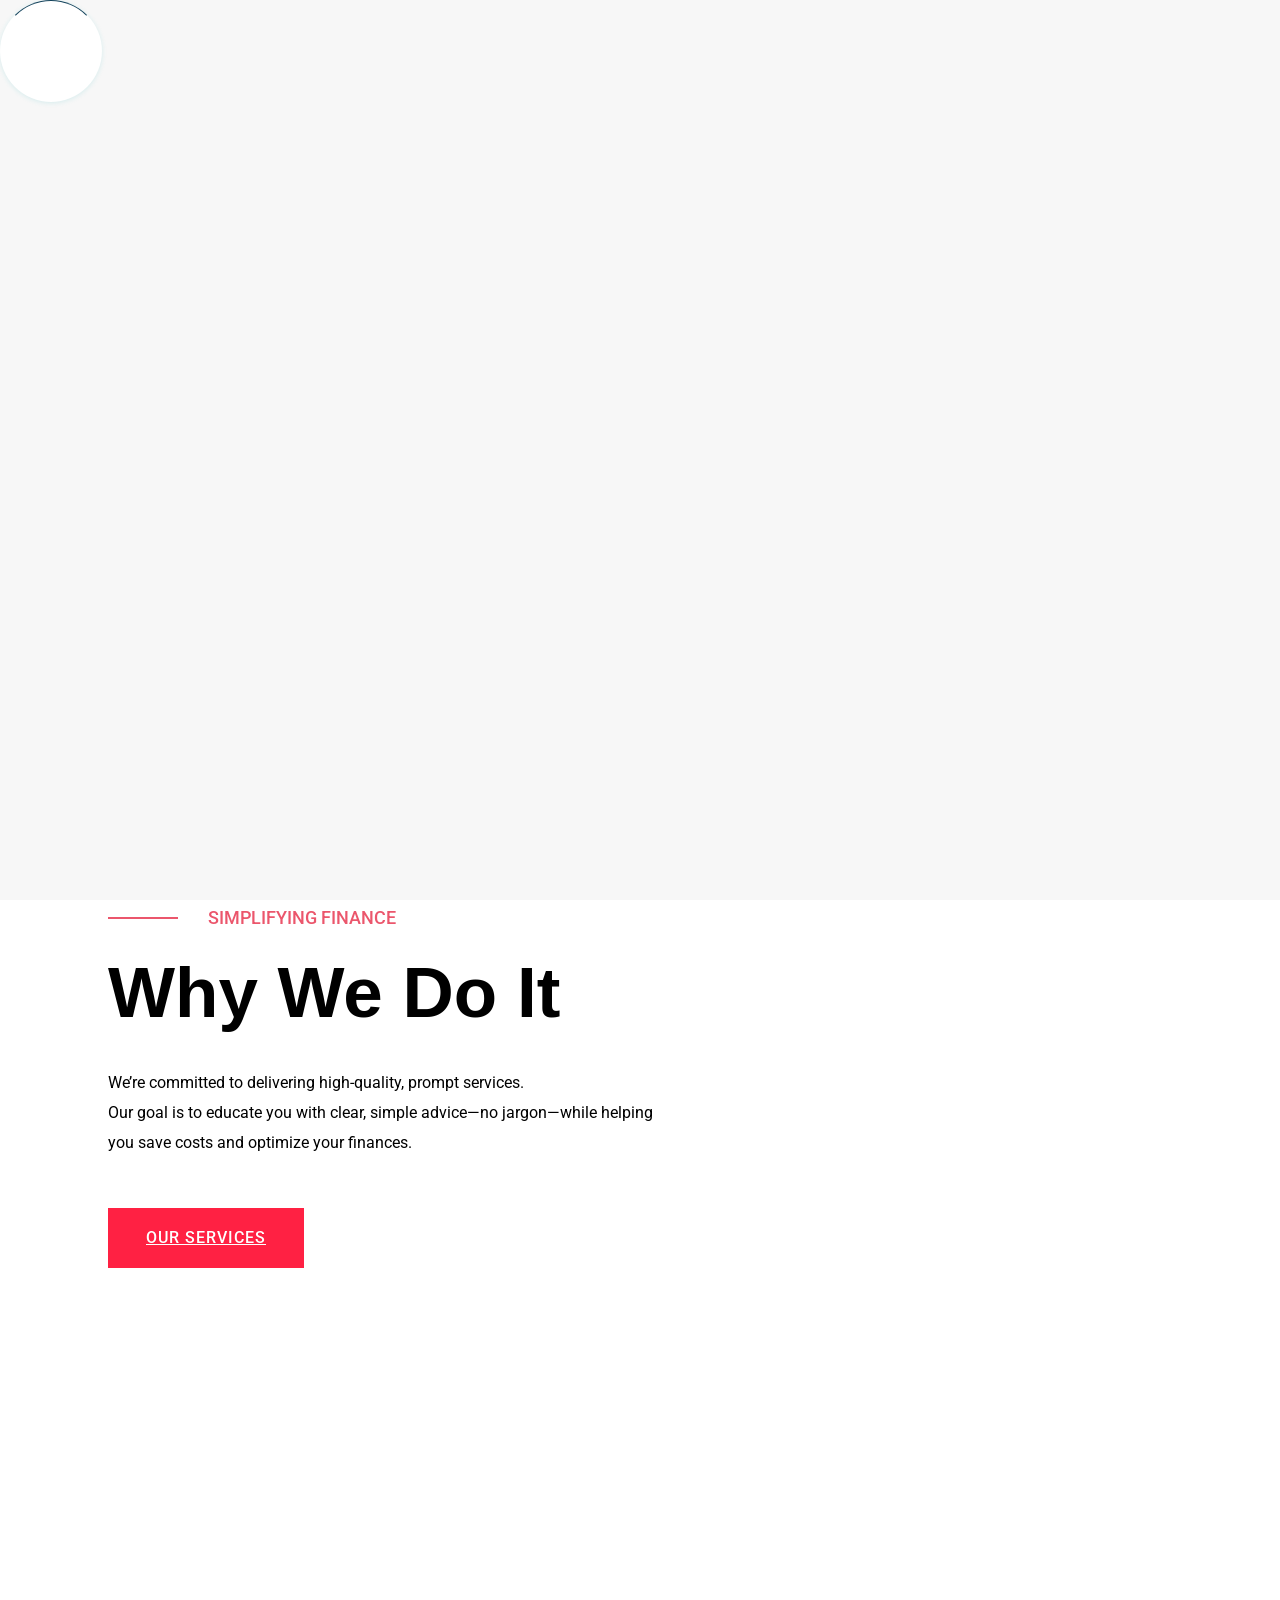
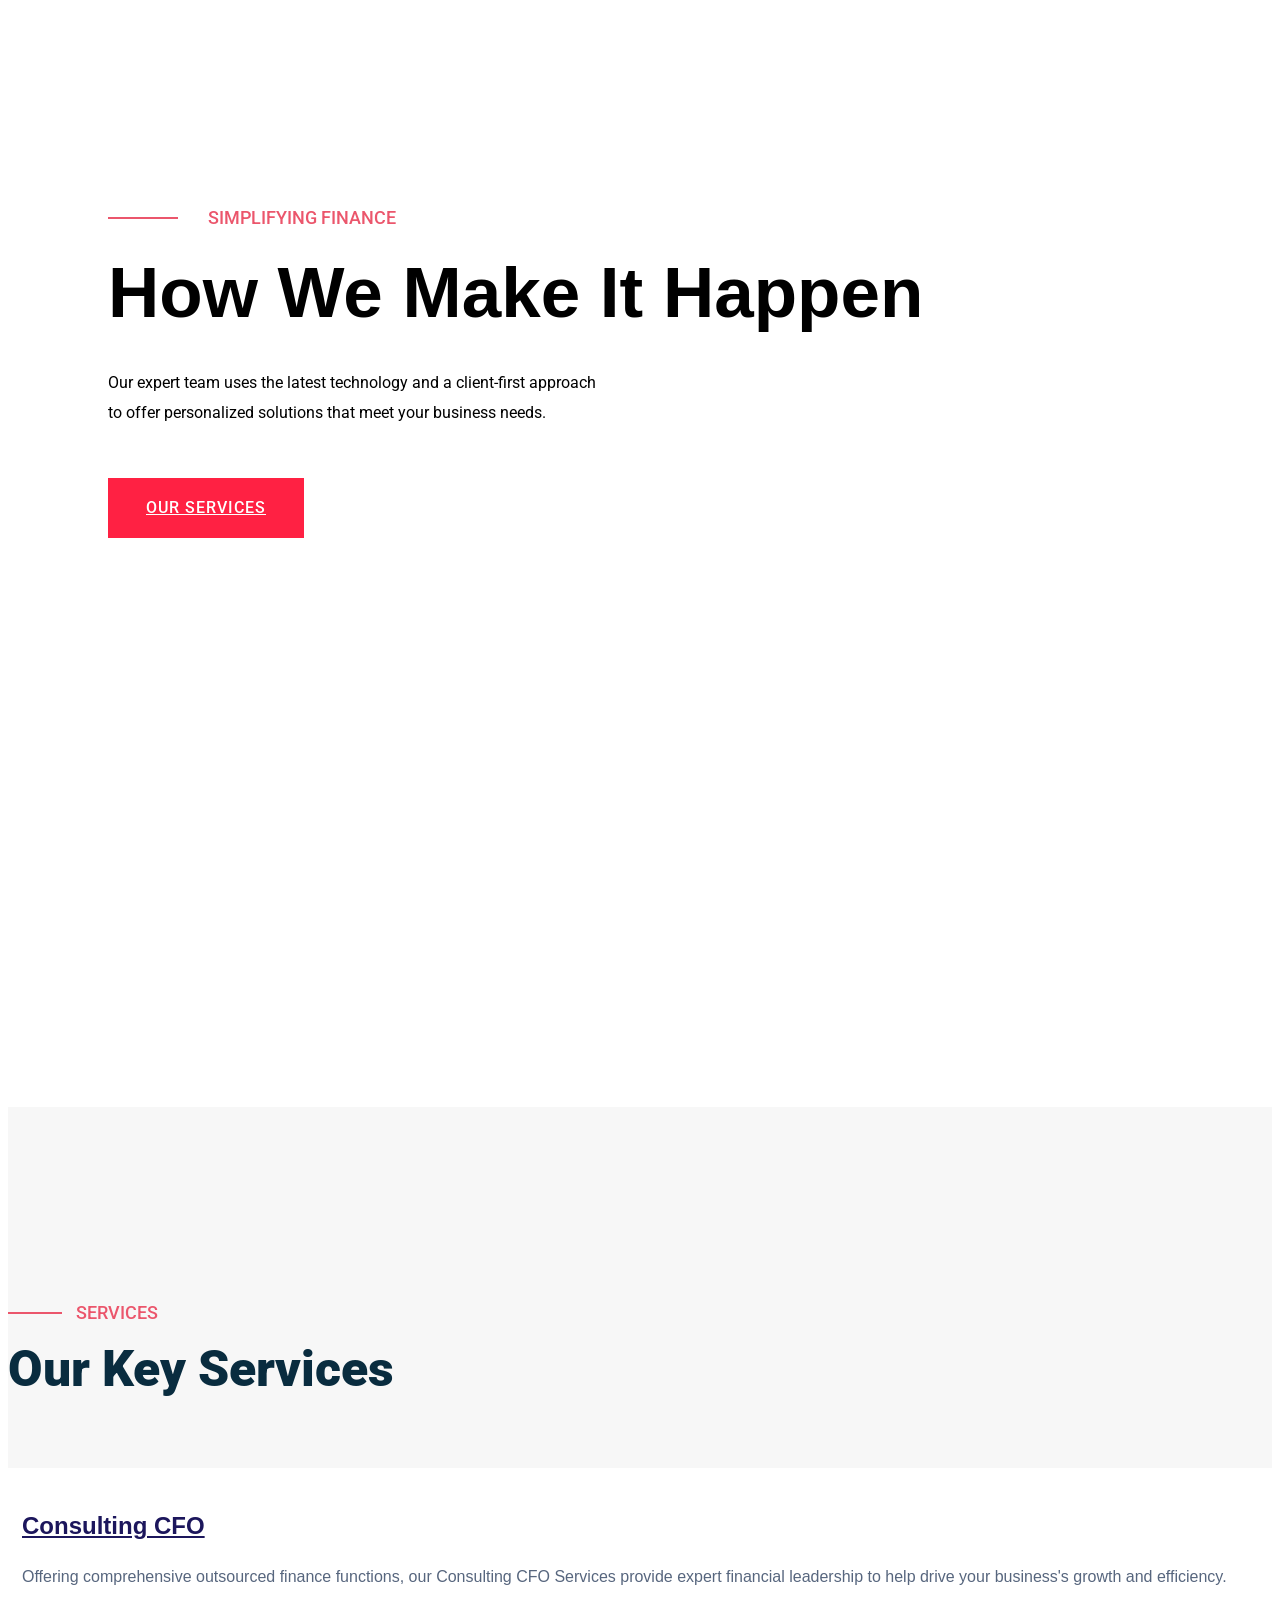
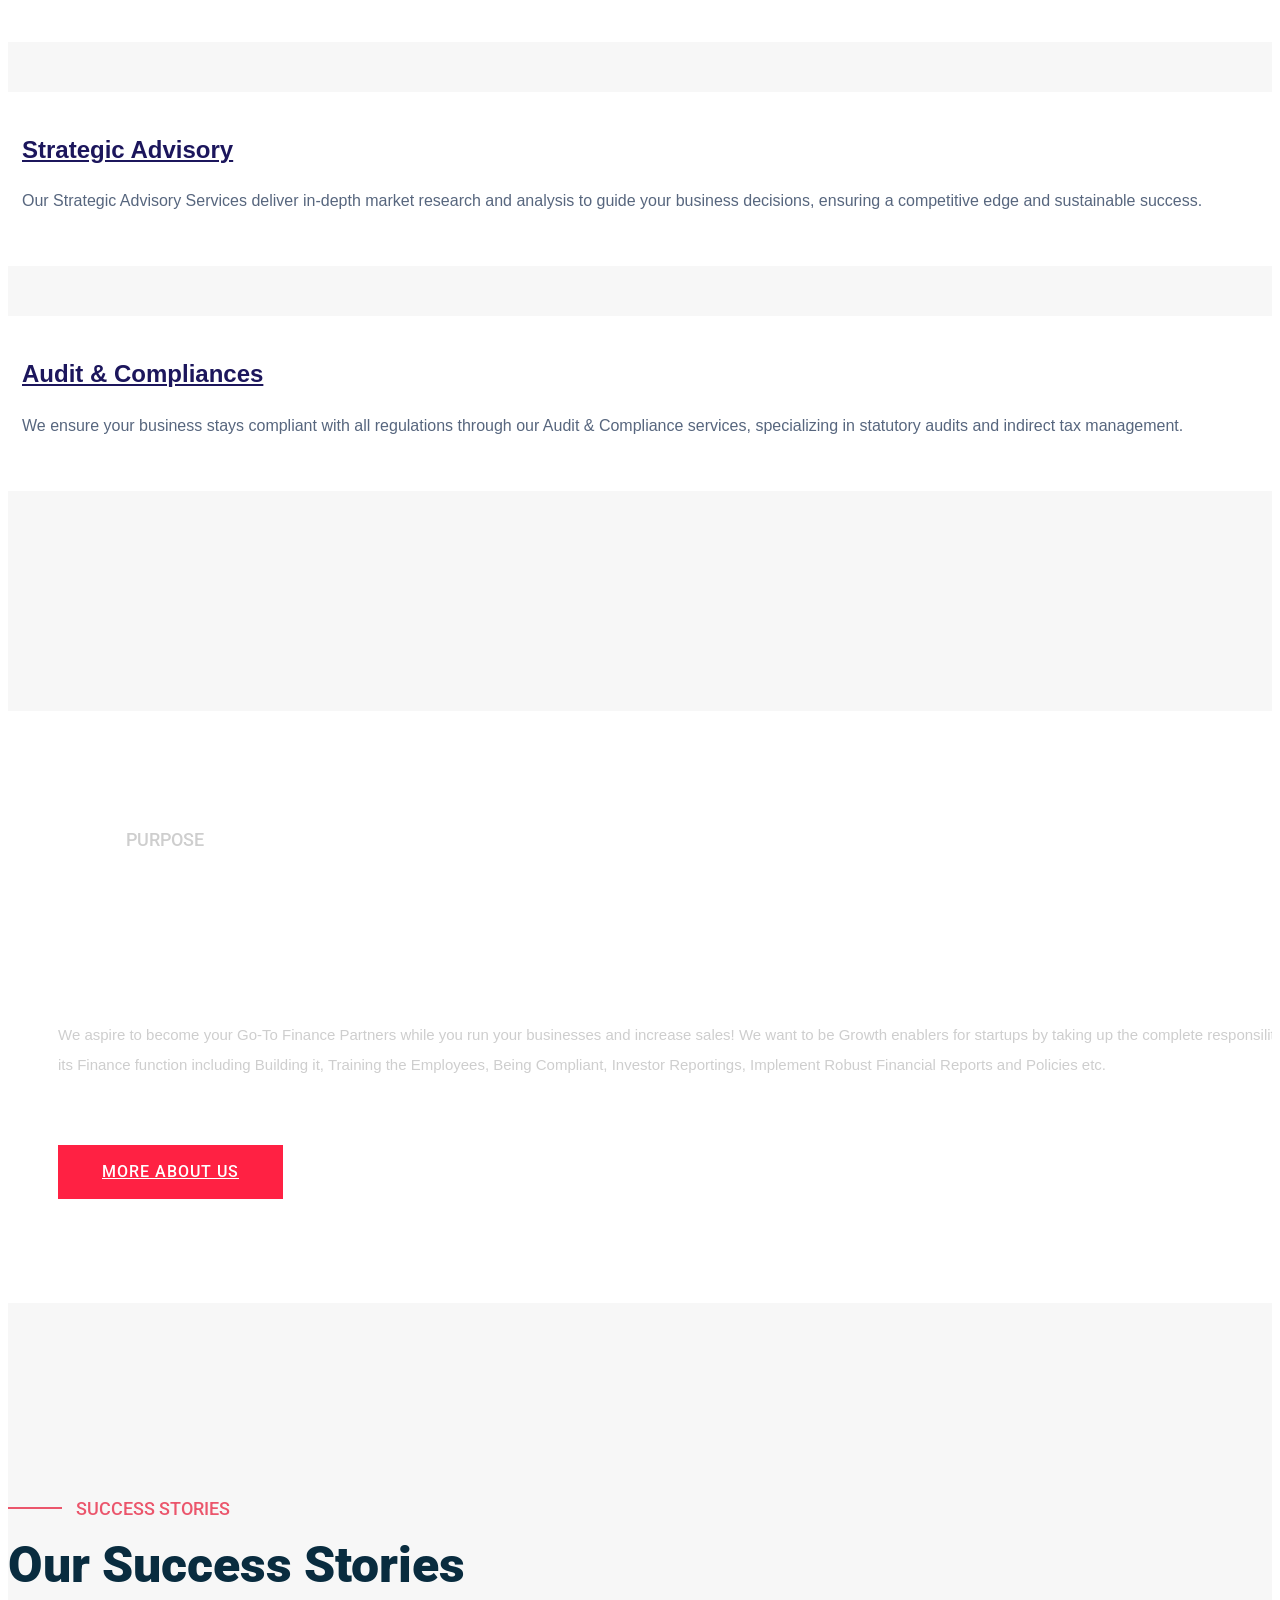
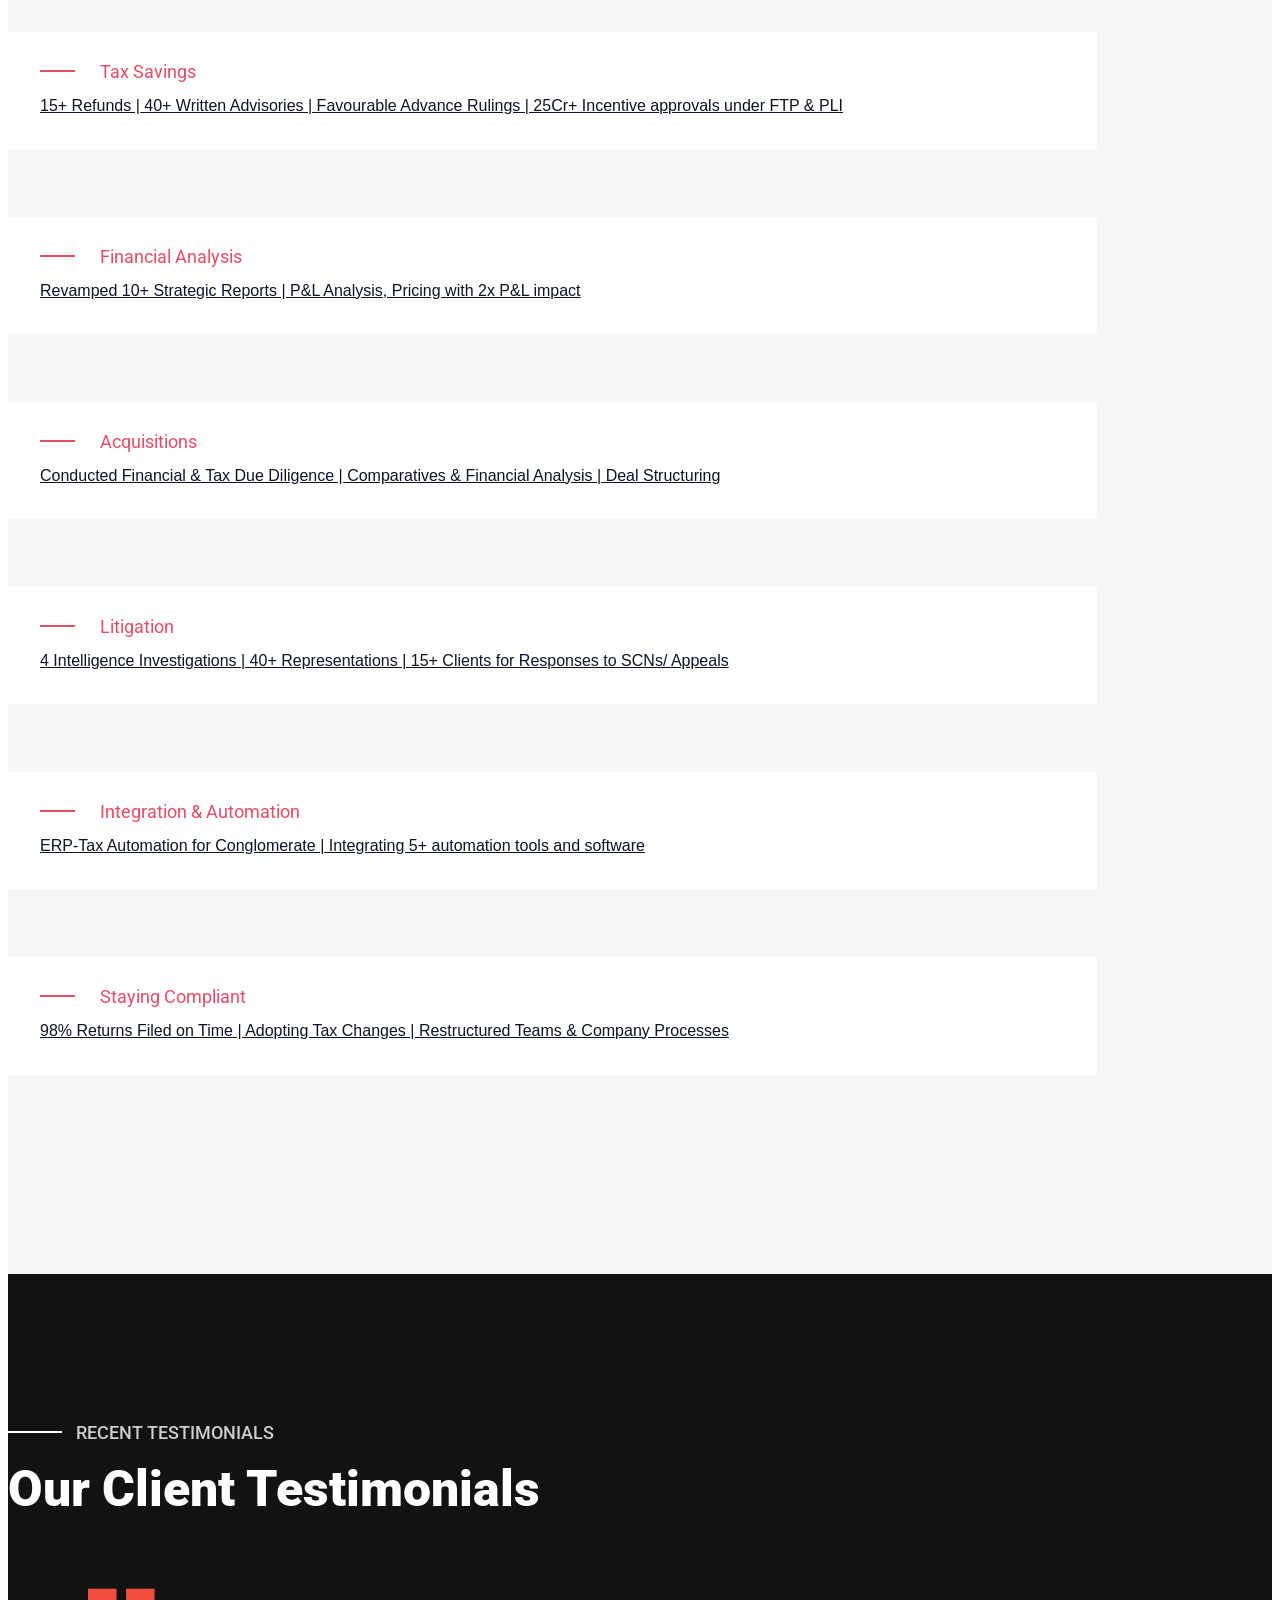
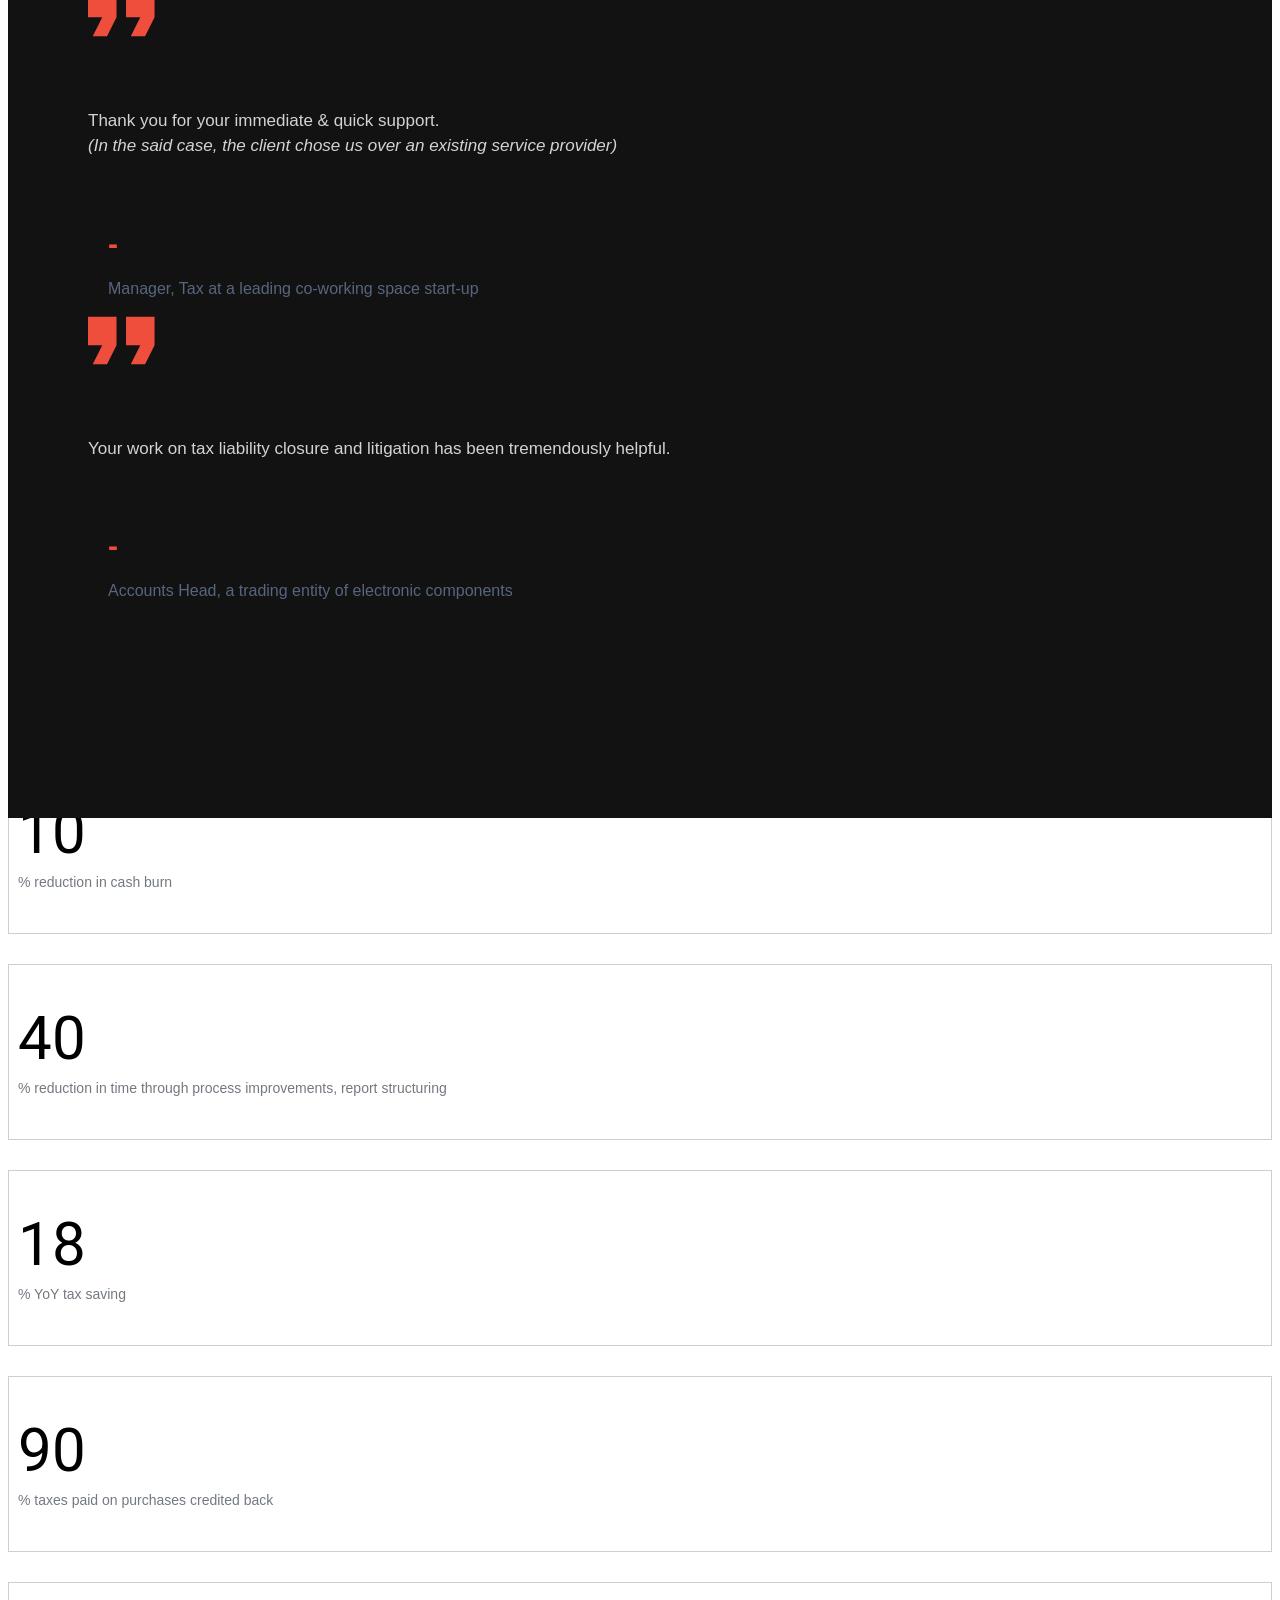
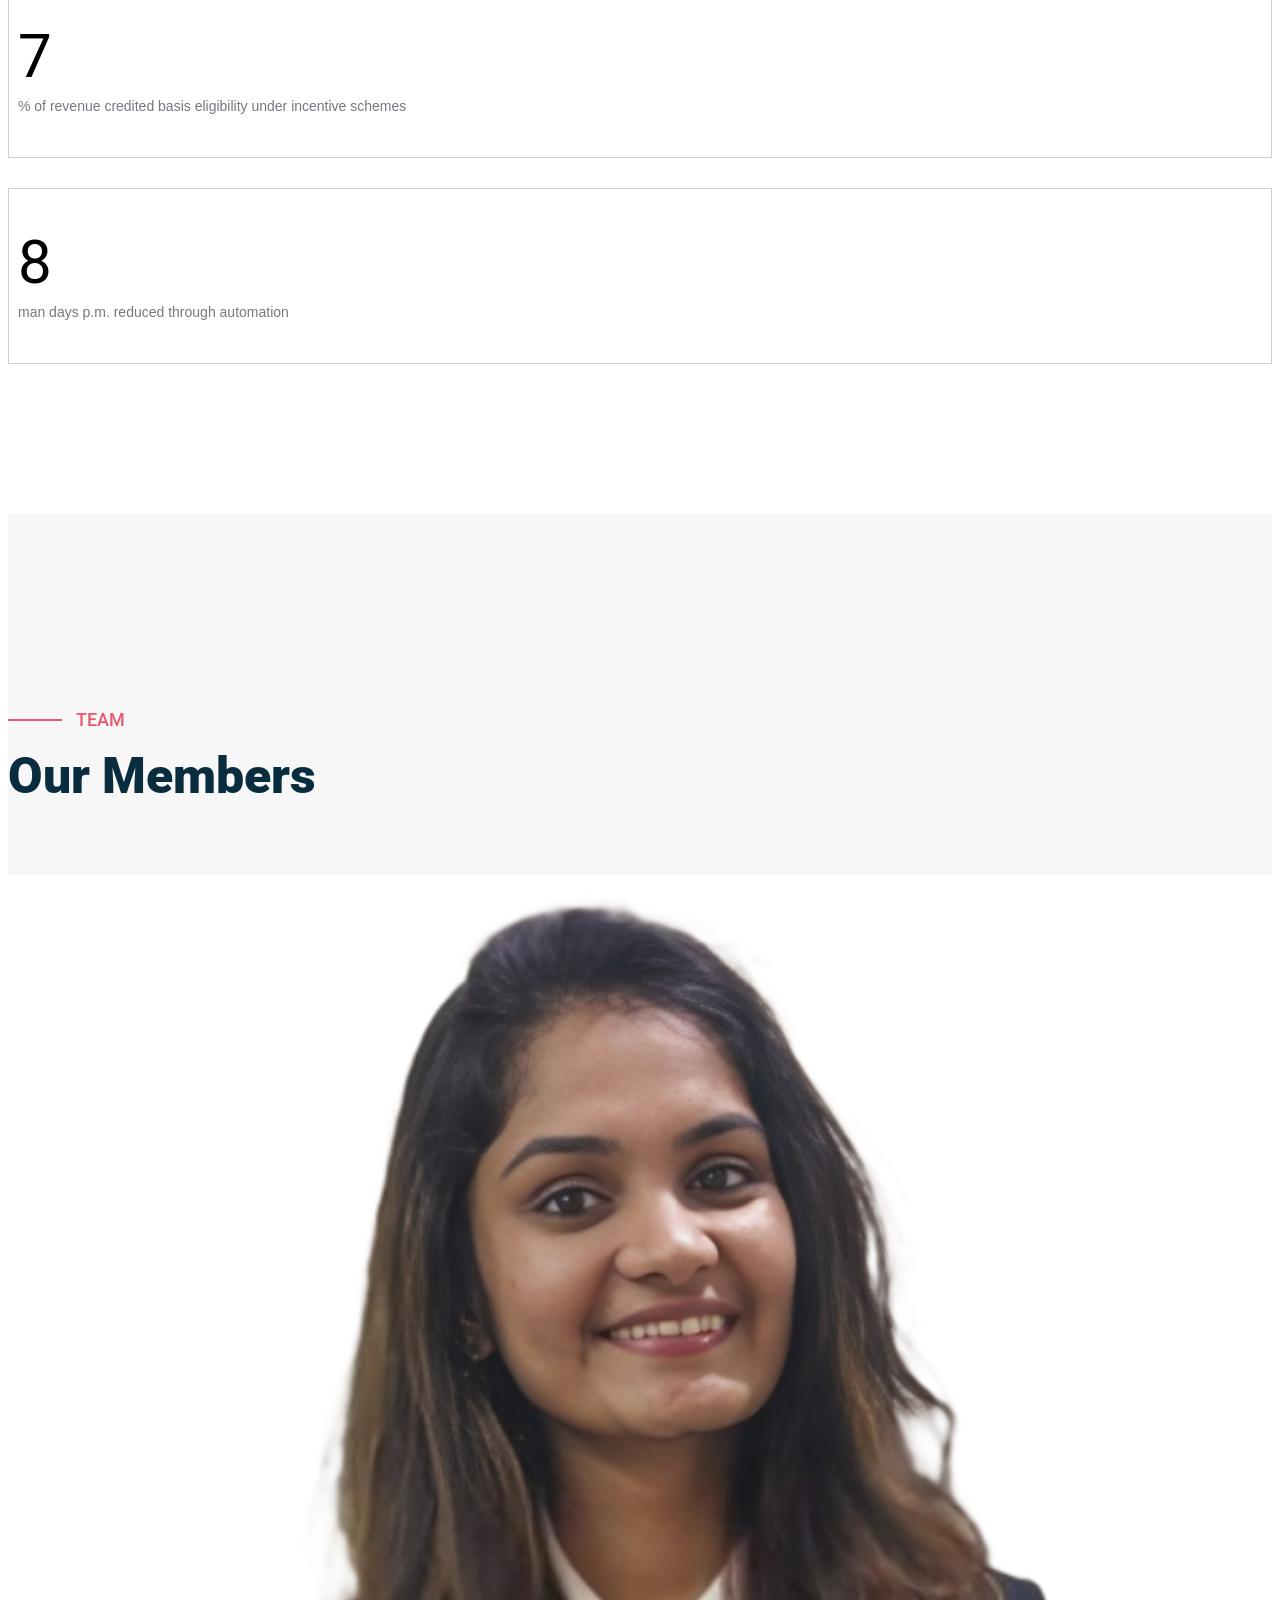
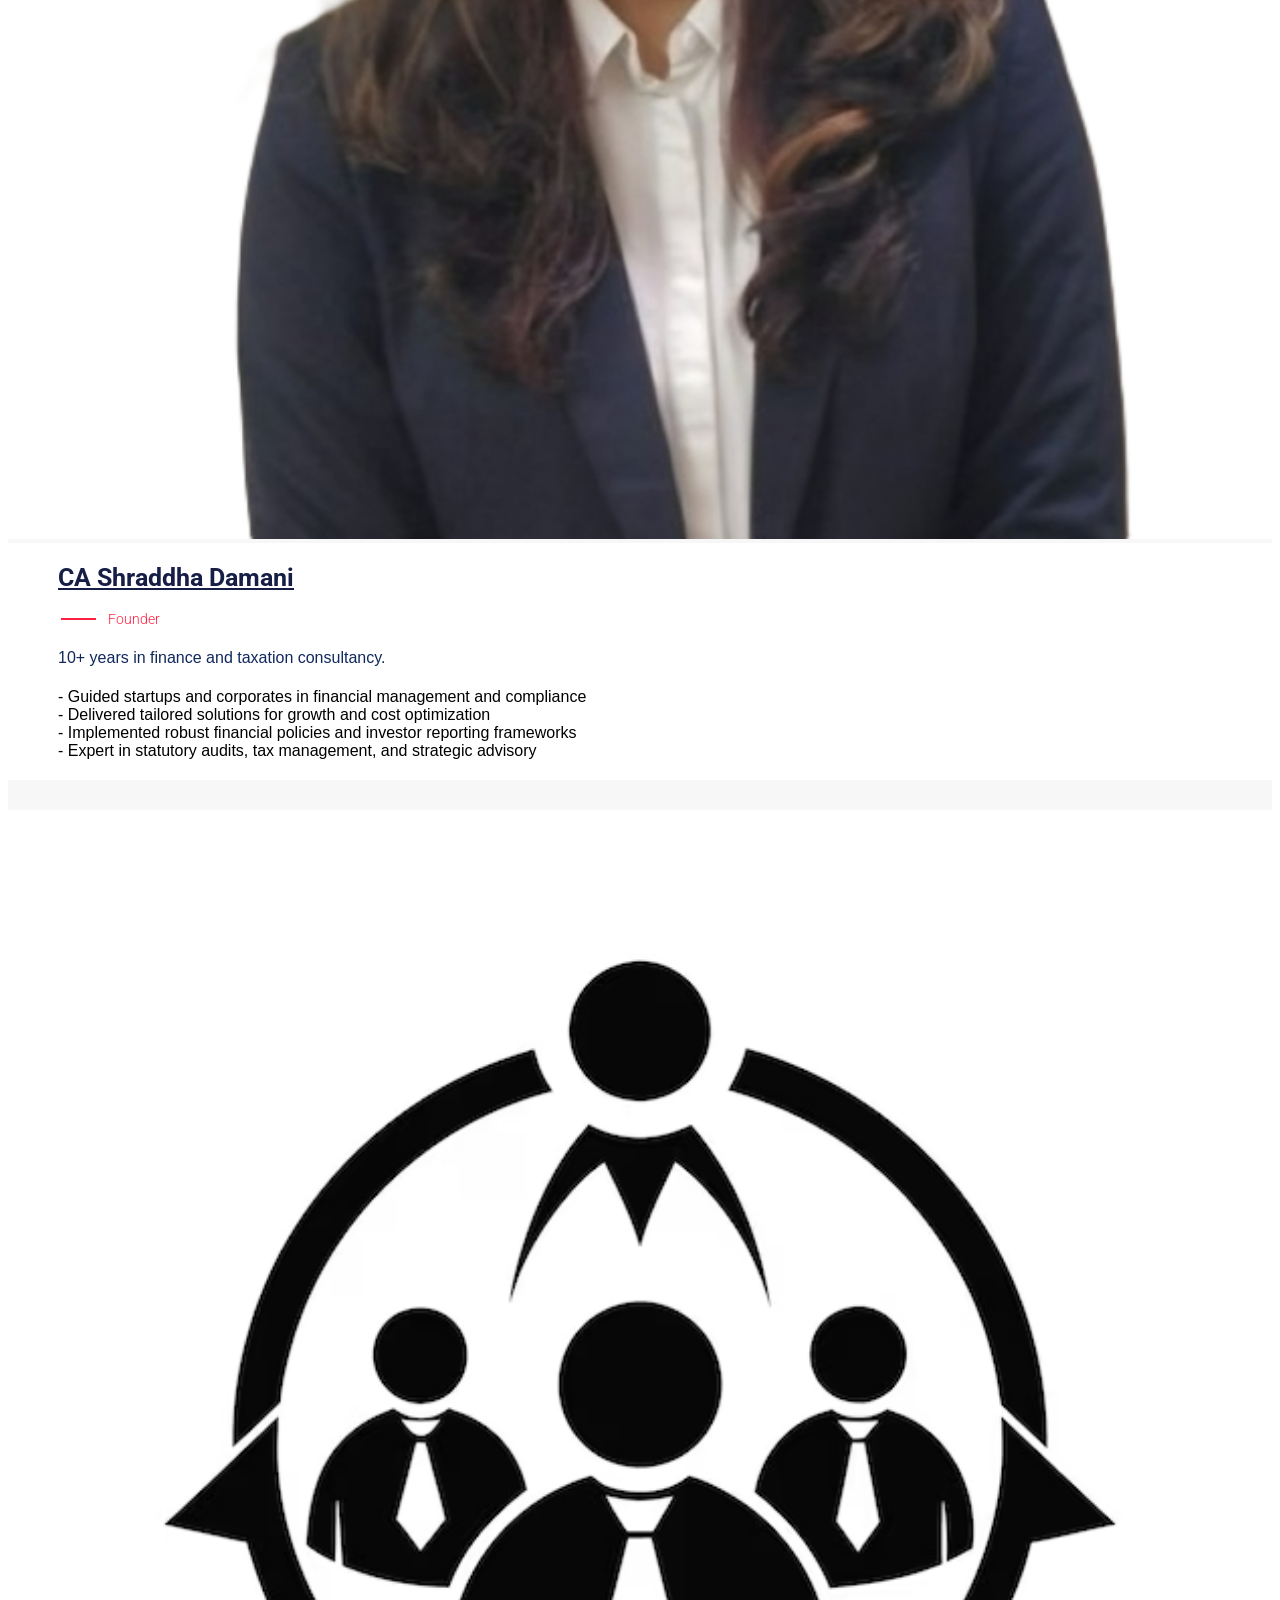
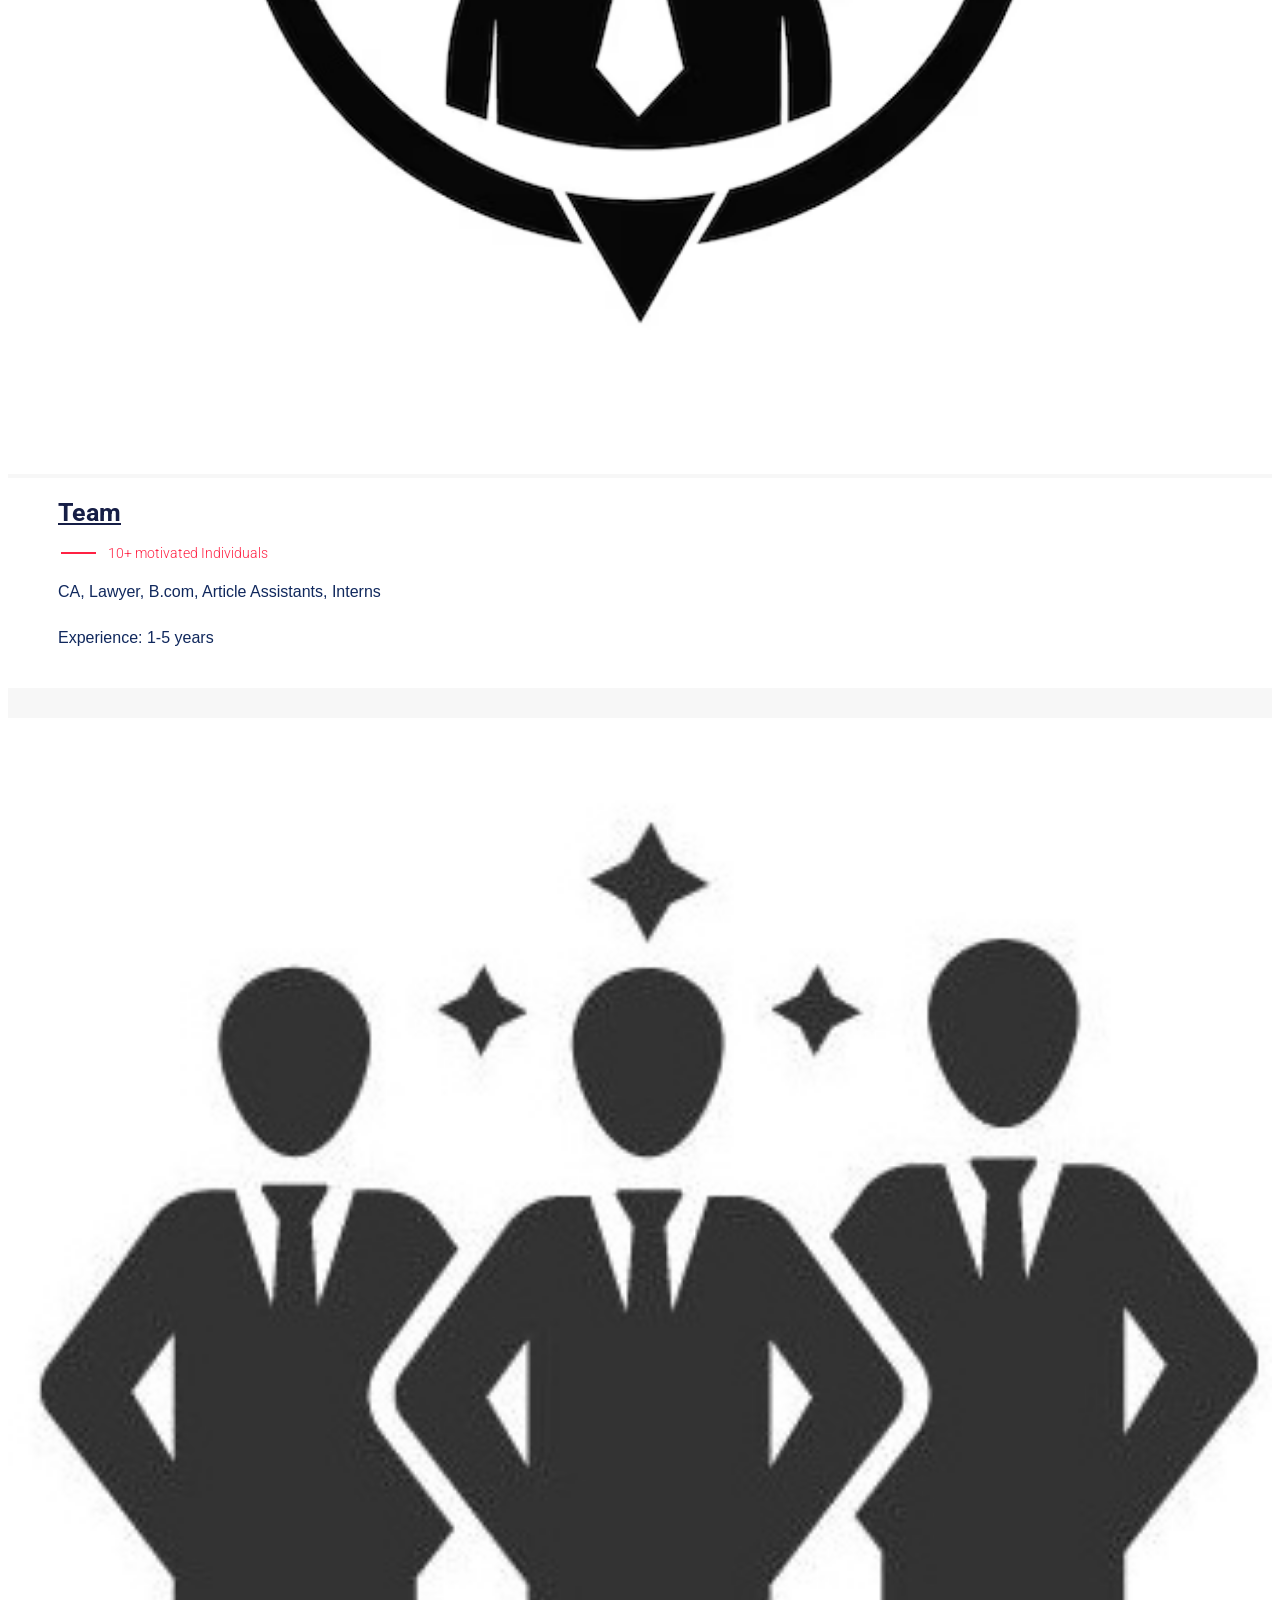
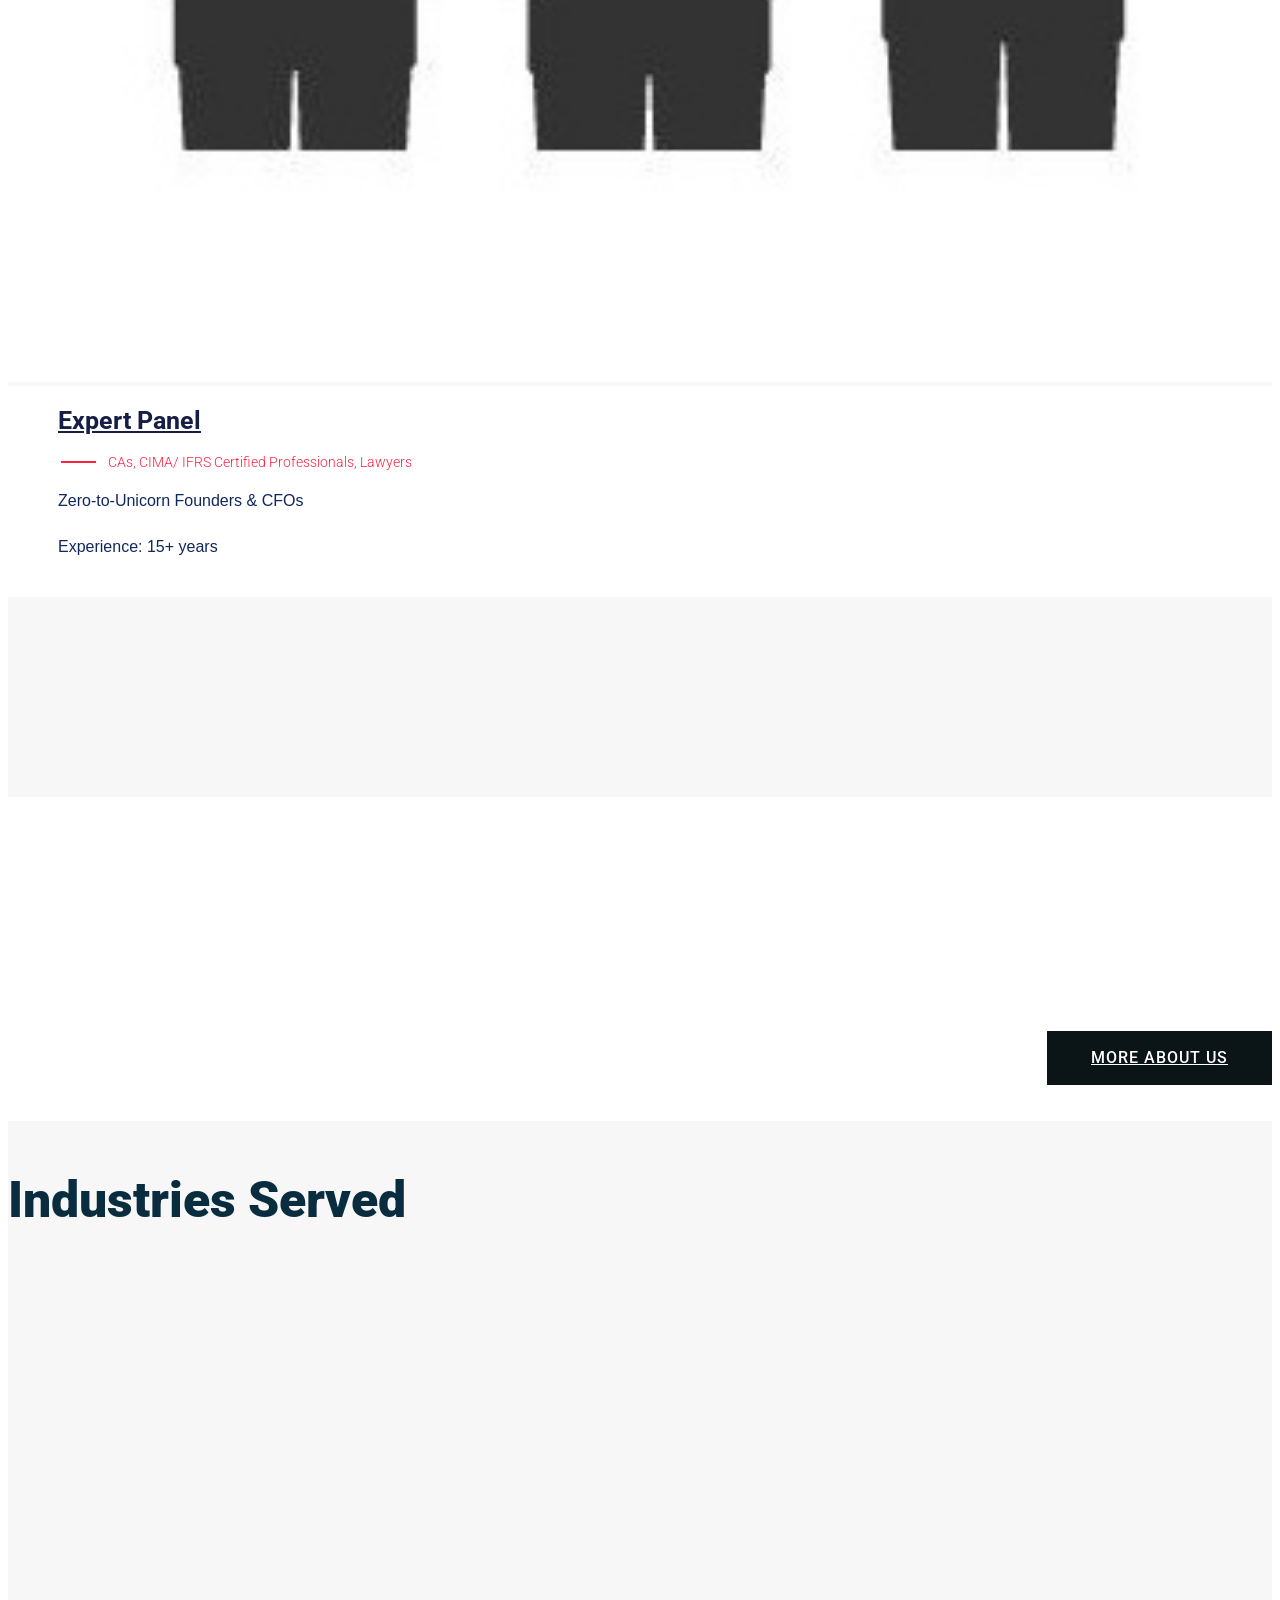
==== index.html @ 40625f14 "Updated website to reflect Varanasi details" ====
<!doctype html>
<html class="no-js" lang="zxx">
<head>
	<meta charset="utf-8">
	<meta http-equiv="x-ua-compatible" content="ie=edge">
	<title>Shraddha Damani and Associates</title>
	<meta name="description" content="">
	<meta name="viewport" content="width=device-width, initial-scale=1">
	<!-- <link rel="manifest" href="site.webmanifest"> -->
	<link rel="shortcut icon" type="image/png" href="assets/img/logo/sda.png">

	<!-- CSS here -->
	<link rel="stylesheet" href="assets/css/bootstrap.min.css">
	<link rel="stylesheet" href="assets/css/owl.carousel.min.css">
	<link rel="stylesheet" href="assets/css/slicknav.css">
	<link rel="stylesheet" href="assets/css/flaticon.css">
	<link rel="stylesheet" href="assets/css/animate.min.css">
	<link rel="stylesheet" href="assets/css/magnific-popup.css">
	<link rel="stylesheet" href="assets/css/fontawesome-all.min.css">
	<link rel="stylesheet" href="assets/css/themify-icons.css">
	<link rel="stylesheet" href="assets/css/slick.css">
	<link rel="stylesheet" href="assets/css/nice-select.css">
	<link rel="stylesheet" href="assets/css/style.css">
</head>

<body class="body-bg">
<!--? Preloader Start -->
<div id="preloader-active">
    <div class="preloader d-flex align-items-center justify-content-center">
        <div class="preloader-inner position-relative">
            <div class="preloader-circle"></div>
            <div class="preloader-img pere-text">
                <img src="assets/img/logo/loder.jpg" alt="">
            </div>
        </div>
    </div>
</div>
<header></header>
<main>
    <!-- slider Area Start-->
    <div class="slider-area ">
        <div class="slider-active">
            <!-- Single Slider -->
            <div class="single-slider slider-height d-flex align-items-center">
                <div class="container">
                    <div class="row">
                        <div class="col-xl-8 col-lg-7 col-md-8">
                            <div class="hero__caption">
                                <span data-animation="fadeInLeft" data-delay=".1s">Simplifying Finance</span>
                                <h1 data-animation="fadeInLeft" data-delay=".5s" >What we do</h1>
                                <p data-animation="fadeInLeft" data-delay=".9s">We offer comprehensive finance and taxation consultancy services,<br>specifically tailored for startups. As your dedicated finance and tax partners,<br>we guide you through the complexities of financial management,<br>ensuring your business is well-positioned for growth and compliance.</p>
                                <!-- Hero-btn -->
                                <div class="hero__btn" data-animation="fadeInLeft" data-delay="1.1s">
                                    <a href="industries.html" class="btn hero-btn">Our Services</a>
                                </div>
                            </div>
                        </div>
                    </div>
                </div>          
            </div>
            <!-- Single Slider -->
            <div class="single-slider slider-height d-flex align-items-center">
                <div class="container">
                    <div class="row">
                        <div class="col-xl-8 col-lg-7 col-md-8">
                            <div class="hero__caption">
                                <span data-animation="fadeInLeft" data-delay=".1s">Simplifying Finance</span>
                                <h1 data-animation="fadeInLeft" data-delay=".5s" >Why We Do It</h1>
                                <p data-animation="fadeInLeft" data-delay=".9s">We’re committed to delivering high-quality, prompt services.<br>Our goal is to educate you with clear, simple advice—no jargon—while helping<br>you save costs and optimize your finances.</p>
                                <!-- Hero-btn -->
                                <div class="hero__btn" data-animation="fadeInLeft" data-delay="1.1s">
                                    <a href="industries.html" class="btn hero-btn">Our Services</a>
                                </div>
                            </div>
                        </div>
                    </div>
                </div>          
            </div>
            <!-- Single Slider -->
            <div class="single-slider slider-height d-flex align-items-center">
                <div class="container">
                    <div class="row">
                        <div class="col-xl-8 col-lg-7 col-md-8">
                            <div class="hero__caption">
                                <span data-animation="fadeInLeft" data-delay=".1s">Simplifying Finance</span>
                                <h1 data-animation="fadeInLeft" data-delay=".5s" >How We Make It Happen</h1>
                                <p data-animation="fadeInLeft" data-delay=".9s">Our expert team uses the latest technology and a client-first approach<br>to offer personalized solutions that meet your business needs.</p>
                                <!-- Hero-btn -->
                                <div class="hero__btn" data-animation="fadeInLeft" data-delay="1.1s">
                                    <a href="industries.html" class="btn hero-btn">Our Services</a>
                                </div>
                            </div>
                        </div>
                    </div>
                </div>          
            </div>
        </div>
    </div>
    <!-- slider Area End-->
    <!--? Categories Area Start -->
    <div class="categories-area section-padding30">
        <div class="container">
            <div class="row">
                <div class="col-lg-12">
                    <!-- Section Tittle -->
                    <div class="section-tittle mb-70">
                        <span>SERVICES</span>
                        <h2>Our Key Services</h2>
                    </div>
                </div>
            </div>
            <div class="row">
                <div class="col-lg-4 col-md-6 col-sm-6">
                    <div class="single-cat text-center mb-50">
                        <div class="cat-icon">
                            <span class="flaticon-development"></span>
                        </div>
                        <div class="cat-cap">
                            <h5><a href="services.html">Consulting CFO</a></h5>
                            <p>Offering comprehensive outsourced finance functions, our Consulting CFO Services provide expert financial leadership to help drive your business's growth and efficiency.</p>
                        </div>
                    </div>
                </div>
                <div class="col-lg-4 col-md-6 col-sm-6">
                    <div class="single-cat text-center mb-50">
                        <div class="cat-icon">
                            <span class="flaticon-result"></span>
                        </div>
                        <div class="cat-cap">
                            <h5><a href="services.html">Strategic Advisory</a></h5>
                            <p>Our Strategic Advisory Services deliver in-depth market research and analysis to guide your business decisions, ensuring a competitive edge and sustainable success.</p>
                        </div>
                    </div>
                </div>
                <div class="col-lg-4 col-md-6 col-sm-6">
                    <div class="single-cat text-center mb-50">
                        <div class="cat-icon">
                            <span class="flaticon-team"></span>
                        </div>
                        <div class="cat-cap">
                            <h5><a href="services.html">Audit & Compliances</a></h5>
                            <p>We ensure your business stays compliant with all regulations through our Audit & Compliance services, specializing in statutory audits and indirect tax management.</p>
                        </div>
                    </div>
                </div>
            </div>
        </div>
    </div>
    <!-- Services Area End -->

    <!--? About Area Start-->
    <div class="support-company-area pt-100 pb-100 section-bg fix" data-background="assets/img/gallery/section_bg02.jpg">
        <div class="container">
            <div class="row align-items-center">
                <div class="col-xl-6 col-lg-6">
                    <div class="support-location-img">
                        <img src="assets/img/gallery/about.png" alt="">
                    </div>
                </div>
                <div class="col-xl-6 col-lg-6">
                    <div class="right-caption">
                        <!-- Section Tittle -->
                        <div class="section-tittle section-tittle2 mb-50">
                            <span>PURPOSE</span>
                            <h2>Our Purpose</h2>
                        </div>
                        <div class="support-caption">
                            <p class="pera-top">To provide holistice Finance and Tax solutions to startups and Corporates.</p>
                            <p class="mb-65">We aspire to become your Go-To Finance Partners while you run your businesses and increase sales! We want to be Growth enablers for startups by taking up the complete responsility for its Finance function including Building it, Training the Employees, Being Compliant, Investor Reportings, Implement Robust Financial Reports and Policies etc.</p>
                            <a href="about.html" class="btn post-btn">More About Us</a>
                        </div>
                    </div>
                </div>

            </div>
        </div>
    </div>
    <!-- About Area End-->
     
    <!--? Services Ara Start -->
    <div class="services-area section-padding3">
        <div class="container">
            <div class="row">
                <div class="cl-xl-7 col-lg-8 col-md-10">
                    <!-- Section Tittle -->
                    <div class="section-tittle mb-70">
                        <span>SUCCESS STORIES</span>
                        <h2>Our Success Stories</h2>
                    </div> 
                </div>
            </div>
            <div class="row">
                <div class="col-lg-6 col-md-6 col-sm-10">
                    <div class="single-services mb-100">
                        <div class="services-img">
                            <img src="assets/img/gallery/services1.png" alt="">
                            </div>
                            <div class="services-caption">
                            <span>Tax Savings</span>
                            <p><a href="#">15+ Refunds | 40+ Written Advisories | Favourable Advance Rulings | 25Cr+ Incentive approvals under FTP & PLI </a></p>
                        </div>
                    </div>
                </div>
                <div class="col-lg-6 col-md-6 col-sm-10">
                    <div class="single-services mb-100">
                        <div class="services-img">
                            <img src="assets/img/gallery/services2.png" alt="">
                            </div>
                            <div class="services-caption">
                            <span>Financial Analysis</span>
                            <p><a href="#">Revamped 10+ Strategic Reports | P&L Analysis, Pricing with 2x P&L impact</a></p>
                        </div>
                    </div>
                </div>
                <div class="col-lg-6 col-md-6 col-sm-10">
                    <div class="single-services mb-100">
                        <div class="services-img">
                            <img src="assets/img/gallery/services3.png" alt="">
                            </div>
                            <div class="services-caption">
                            <span>Acquisitions</span>
                            <p><a href="#">Conducted Financial & Tax Due Diligence | Comparatives & Financial Analysis | Deal Structuring</a></p>
                        </div>
                    </div>
                </div>
                <div class="col-lg-6 col-md-6 col-sm-10">
                    <div class="single-services mb-100">
                        <div class="services-img">
                            <img src="assets/img/gallery/services4.png" alt="">
                            </div>
                            <div class="services-caption">
                            <span>Litigation</span>
                            <p><a href="#">4 Intelligence Investigations | 40+ Representations | 15+ Clients for Responses to SCNs/ Appeals</a></p>
                        </div>
                    </div>
                </div>
                <div class="col-lg-6 col-md-6 col-sm-10">
                    <div class="single-services mb-100">
                        <div class="services-img">
                            <img src="assets/img/gallery/services3.png" alt="">
                            </div>
                            <div class="services-caption">
                            <span>Integration & Automation</span>
                            <p><a href="#">ERP-Tax Automation for Conglomerate | Integrating 5+ automation tools and software</a></p>
                        </div>
                    </div>
                </div>
                <div class="col-lg-6 col-md-6 col-sm-10">
                    <div class="single-services mb-100">
                        <div class="services-img">
                            <img src="assets/img/gallery/services4.png" alt="">
                            </div>
                            <div class="services-caption">
                            <span>Staying Compliant</span>
                            <p><a href="#">98% Returns Filed on Time | Adopting Tax Changes | Restructured Teams & Company Processes</a></p>
                        </div>
                    </div>
                </div>
            </div>
        </div>
    </div>
    <!-- Services Ara End -->

    <!--? Testimonial Start -->
    <div class="testimonial-area testimonial-padding" data-background="assets/img/gallery/section_bg04.jpg">
        <div class="container ">
            <div class="row">
                <div class="cl-xl-7 col-lg-8 col-md-10">
                    <!-- Section Title -->
                    <div class="section-tittle section-tittle2 mb-70">
                        <span>RECENT TESTIMONIALS</span>
                        <h2>Our Client Testimonials</h2>
                    </div> 
                </div>
            </div>
            <div class="row d-flex justify-content-center">
                <div class="col-xl-10 col-lg-10 col-md-9">
                    <div class="h1-testimonial-active">
                        <!-- Single Testimonial -->
                        <div class="single-testimonial text-center">
                            <!-- Testimonial Content -->
                            <div class="testimonial-caption ">
                                <div class="testimonial-top-cap">
                                    <svg xmlns="http://www.w3.org/2000/svg"
                                    xmlns:xlink="http://www.w3.org/1999/xlink"
                                    width="67px" height="49px">
                                    <path fill-rule="evenodd"  fill="rgb(240, 78, 60)"
                                    d="M57.053,48.209 L42.790,48.209 L52.299,29.242 L38.036,29.242 L38.036,0.790 L66.562,0.790 L66.562,29.242 L57.053,48.209 ZM4.755,48.209 L14.263,29.242 L0.000,29.242 L0.000,0.790 L28.527,0.790 L28.527,29.242 L19.018,48.209 L4.755,48.209 Z"/>
                                    </svg>
                                    <p>Thank you for your immediate & quick support.<br><i>(In the said case, the client chose us over an existing service provider)</i></p>
                                </div>
                                <!-- founder -->
                                <div class="testimonial-founder d-flex align-items-center justify-content-center">
                                    <div class="founder-img">
                                        <img src="assets/img/gallery/Homepage_testi.png" alt="">
                                    </div>
                                    <div class="founder-text">
                                        <span>-</span>
                                        <p>Manager, Tax at a leading co-working space start-up</p>
                                    </div>
                                </div>
                            </div>
                        </div>
                        <!-- Single Testimonial -->
                        <div class="single-testimonial text-center">
                            <!-- Testimonial Content -->
                            <div class="testimonial-caption ">
                                <div class="testimonial-top-cap">
                                    <svg xmlns="http://www.w3.org/2000/svg"
                                    xmlns:xlink="http://www.w3.org/1999/xlink"
                                    width="67px" height="49px">
                                    <path fill-rule="evenodd"  fill="rgb(240, 78, 60)"
                                    d="M57.053,48.209 L42.790,48.209 L52.299,29.242 L38.036,29.242 L38.036,0.790 L66.562,0.790 L66.562,29.242 L57.053,48.209 ZM4.755,48.209 L14.263,29.242 L0.000,29.242 L0.000,0.790 L28.527,0.790 L28.527,29.242 L19.018,48.209 L4.755,48.209 Z"/>
                                    </svg>
                                    <p>Your work on tax liability closure and litigation has been tremendously helpful.</p>
                                </div>
                                <!-- founder -->
                                <div class="testimonial-founder d-flex align-items-center justify-content-center">
                                    <div class="founder-img">
                                        <img src="assets/img/gallery/Homepage_testi.png" alt="">
                                    </div>
                                    <div class="founder-text">
                                        <span>-</span>
                                        <p>Accounts Head, a trading entity of electronic components</p>
                                    </div>
                                </div>
                            </div>
                        </div>
                    </div>
                </div>
            </div>
        </div>
    </div>
    <!-- Testimonial End -->
    <!-- Coun Down Start -->
    <div class="count-down-area pb-120">
        <div class="container">
            <div class="row justify-content-between">
                <div class="col-lg-2 col-md-6 col-sm-6">
                    <!-- Counter Up -->
                    <div class="single-counter text-center">
                        <span class="counter">10</span>
                        <p>% reduction in cash burn</p>
                    </div>
                </div>
                <div class="col-lg-2 col-md-6 col-sm-6">
                    <!-- Counter Up -->
                    <div class="single-counter text-center">
                        <span class="counter">40</span>
                        <p>% reduction in time through process improvements, report structuring</p>
                    </div>
                </div>
                <div class="col-lg-2 col-md-6 col-sm-6">
                    <!-- Counter Up -->
                    <div class="single-counter text-center">
                        <span class="counter">18</span>
                        <p>% YoY tax saving</p>
                    </div>
                </div>
                <div class="col-lg-2 col-md-6 col-sm-6">
                    <!-- Counter Up -->
                    <div class="single-counter text-center">
                        <span class="counter">90</span>
                        <p>% taxes paid on purchases credited back</p>
                    </div>
                </div>
                <div class="col-lg-2 col-md-6 col-sm-6">
                    <!-- Counter Up -->
                    <div class="single-counter text-center">
                        <span class="counter">7</span>
                        <p>% of revenue credited basis eligibility under incentive schemes</p>
                    </div>
                </div>
                <div class="col-lg-2 col-md-6 col-sm-6">
                    <!-- Counter Up -->
                    <div class="single-counter text-center">
                        <span class="counter">8</span>
                        <p>man days p.m. reduced through automation</p>
                    </div>
                </div>
            </div>
        </div>
    </div>
    <!-- Coun Down End -->
    <!-- Team Start -->
    <div class="team-area section-padding30">
        <div class="container">
            <div class="row">
                <div class="cl-xl-7 col-lg-8 col-md-10">
                    <!-- Section Tittle -->
                    <div class="section-tittle mb-70">
                        <span>TEAM</span>
                        <h2>Our Members</h2>
                    </div> 
                </div>
            </div>
            <div class="row">
                <!-- single Team -->
                <div class="col-xl-4 col-lg-4 col-md-6 col-sm-">
                    <div class="single-team mb-30">
                        <div class="team-img">
                            <img src="assets/img/gallery/team_shraddha.png" alt="">
                        </div>
                        <div class="team-caption">
                            <h3><a href="#">CA Shraddha Damani</a></h3>
                            <span>Founder</span>
                            <p>10+ years in finance and taxation consultancy.</p>
                            <ul>
                                <li>- Guided startups and corporates in financial management and compliance</li>
                                <li>- Delivered tailored solutions for growth and cost optimization</li>
                                <li>- Implemented robust financial policies and investor reporting frameworks</li>
                                <li>- Expert in statutory audits, tax management, and strategic advisory</li>
                            </ul>
                        </div>
                    </div>
                </div>
                <!-- Team -->
                <div class="col-xl-4 col-lg-4 col-md-6 col-sm-">
                    <div class="single-team mb-30">
                        <div class="team-img">
                            <img src="assets/img/gallery/team.jpg" alt="">
                        </div>
                        <div class="team-caption">
                            <h3><a href="#">Team</a></h3>
                            <span>10+ motivated Individuals</span>
                            <p>CA, Lawyer, B.com, Article Assistants, Interns</p>
                            <p>Experience: 1-5 years</p>
                        </div>
                    </div>
                </div>
                <!-- Expert Panel -->
                <div class="col-xl-4 col-lg-4 col-md-6 col-sm-">
                    <div class="single-team mb-30">
                        <div class="team-img">
                            <img src="assets/img/gallery/team_expert.jpg" alt="">
                        </div>
                        <div class="team-caption">
                            <h3><a href="#">Expert Panel</a></h3>
                            <span>CAs, CIMA/ IFRS Certified Professionals, Lawyers</span>
                            <p>Zero-to-Unicorn Founders & CFOs</p>
                            <p>Experience: 15+ years</p>
                        </div>
                    </div>
                </div>
            </div>
        </div>
    </div>
    <!-- Team End -->
    <!-- Want To work -->
    <section class="wantToWork-area w-padding2 section-bg" data-background="assets/img/gallery/section_bg03.jpg">
        <div class="container">
            <div class="row align-items-center justify-content-between">
                <div class="col-xl-7 col-lg-9 col-md-8">
                    <div class="wantToWork-caption wantToWork-caption2">
                        <h2>Are you Searching<br> For a First-Class Consultant?</h2>
                    </div>
                </div>
                <div class="col-xl-2 col-lg-3 col-md-4">
                    <a href="about.html" class="btn btn-black f-right">More About Us</a>
                </div>
            </div>
        </div>
    </section>
    <!-- Want To work End -->
    <!-- Blog Area Start -->
     <!--
    <div class="home-blog-area section-padding30">
        <div class="container">
            <div class="row">
                <div class="col-lg-12">
                    <div class="section-tittle mb-100">
                        <span>PUBLICATIONS</span>
                        <h2>Our Posts</h2>
                    </div>
                </div>
            </div>
            <div class="row">
                <div class="col-xl-6 col-lg-6 col-md-6">
                    <div class="home-blog-single mb-30">
                        <div class="blog-img-cap">
                            <div class="blog-img">
                                <img src="assets/img/gallery/home_blog1.png" alt="">
                                <ul>
                                    <li>By Admin   -   October 27, 2020</li>
                                </ul>
                            </div>
                            <div class="blog-cap">
                                <h3><a href="blog_details.html">16 Easy Ideas to Use in  Everyday</a></h3>
                                <p>Amet, consectetur adipiscing elit, sed do eiusmod tempor incididunt ut labore et dolore magnua Quis ipsum suspendisse ultrices gra.</p>
                                <a href="blog_details.html" class="more-btn">Read more</a>
                            </div>
                        </div>
                    </div>
                </div>
                <div class="col-xl-6 col-lg-6 col-md-6">
                    <div class="home-blog-single mb-30">
                        <div class="blog-img-cap">
                            <div class="blog-img">
                                <img src="assets/img/gallery/home_blog2.png" alt="">
                                <ul>
                                    <li>By Admin   -   October 27, 2020</li>
                                </ul>
                            </div>
                            <div class="blog-cap">
                                <h3><a href="blog_details.html">16 Easy Ideas to Use in  Everyday</a></h3>
                                <p>Amet, consectetur adipiscing elit, sed do eiusmod tempor incididunt ut labore et dolore magnua Quis ipsum suspendisse ultrices gra.</p>
                                <a href="blog_details.html" class="more-btn">Read more</a>
                            </div>
                        </div>
                    </div>
                </div>
            </div>
        </div>
    </div>
    -->
    <!-- Blog Area End -->

    <!-- Brand Area Start -->
    <div class="brand-area pb-140">
        <div class="container">
            <div class="row">
                <div class="col-lg-12">
                    <div class="section-tittle mb-100">
                        <h2>Industries Served</h2>
                    </div>
                </div>
            </div>
            <div class="brand-active brand-border pb-40">
                <div class="single-brand">
                    <img src="assets/img/gallery/fintech.png" alt="">
                </div>
                <div class="single-brand">
                    <img src="assets/img/gallery/consumertech.png" alt="">
                </div>
                <div class="single-brand">
                    <img src="assets/img/gallery/legaltech.png" alt="">
                </div>
                <div class="single-brand">
                    <img src="assets/img/gallery/b2b.png" alt="">
                </div>
                <div class="single-brand">
                    <img src="assets/img/gallery/coworking.png" alt="">
                </div>
                <div class="single-brand">
                    <img src="assets/img/gallery/logistics.png" alt="">
                </div>
                <div class="single-brand">
                    <img src="assets/img/gallery/it.png" alt="">
                </div>
                <div class="single-brand">
                    <img src="assets/img/gallery/manufacturing.png" alt="">
                </div>
            </div>
        </div>
    </div>
    <!-- Brand Area End -->
</main>

<footer></footer>

<!-- Scroll Up -->
<div id="back-top" >
    <a title="Go to Top" href="#"> <i class="fas fa-level-up-alt"></i></a>
</div>

    <!-- JS here -->
    <script src="./assets/js/vendor/modernizr-3.5.0.min.js"></script>
    <!-- Jquery, Popper, Bootstrap -->
    <script src="./assets/js/vendor/jquery-1.12.4.min.js"></script>
    <script src="./assets/js/popper.min.js"></script>
    <script src="./assets/js/bootstrap.min.js"></script>
    <!-- Jquery Mobile Menu -->
    <script src="./assets/js/jquery.slicknav.min.js"></script>

    <!-- Jquery Slick , Owl-Carousel Plugins -->
    <script src="./assets/js/owl.carousel.min.js"></script>
    <script src="./assets/js/slick.min.js"></script>
    <!-- One Page, Animated-HeadLin -->
    <script src="./assets/js/wow.min.js"></script>
    <script src="./assets/js/animated.headline.js"></script>
    <script src="./assets/js/jquery.magnific-popup.js"></script>

    <!-- Nice-select, sticky -->
    <script src="./assets/js/jquery.nice-select.min.js"></script>
    <script src="./assets/js/jquery.sticky.js"></script>

    <!-- counter , waypoint -->
    <script src="http://cdnjs.cloudflare.com/ajax/libs/waypoints/2.0.3/waypoints.min.js"></script>
    <script src="./assets/js/jquery.counterup.min.js"></script>
    
    <!-- contact js -->
    <script src="./assets/js/contact.js"></script>
    <script src="./assets/js/jquery.form.js"></script>
    <script src="./assets/js/jquery.validate.min.js"></script>
    <script src="./assets/js/mail-script.js"></script>
    <script src="./assets/js/jquery.ajaxchimp.min.js"></script>
    
    <!-- Jquery Plugins, main Jquery -->	
    <script src="./assets/js/plugins.js"></script>
    <script src="./assets/js/main.js"></script>
        
    </body>
</html>
---- assets/css/style.css ----
/* Theme Description
-------------------------------------------------

	  Theme Name:
	  Author:
	  Support:
	  Description:
	  Version:
	  
------------------------------------------------- 
*/
/* CSS Index
-------------------------------------------------

	1. Theme default css
	2. header
	3. slider
	4. about-area
	5. features-box
	6. department
	7. team
	8. video-area
	9. counter
	10. footer

-------------------------------------------------
*/
/*-------------   Color Variable  --------------*/
@import url("https://fonts.googleapis.com/css?family=Alex+Brush|Roboto:300,400,700,900|Titillium+Web:300,400,600,700&display=swap");
/* line 34, C:/Users/HP/Desktop/264.Business_HTML/HTML/assets/scss/_color.scss */
.white-bg {
  background: #ffffff;
}

/* line 37, C:/Users/HP/Desktop/264.Business_HTML/HTML/assets/scss/_color.scss */
.gray-bg {
  background: #f5f5f5;
}

/*-------------Color include--------------*/
/*-- Background color---*/
/* line 74, C:/Users/HP/Desktop/264.Business_HTML/HTML/assets/scss/_color.scss */
.section-bg1 {
  background: #13151b;
}

/* line 78, C:/Users/HP/Desktop/264.Business_HTML/HTML/assets/scss/_color.scss */
.gray-bg {
  background: #f7f7fd;
}

/* line 81, C:/Users/HP/Desktop/264.Business_HTML/HTML/assets/scss/_color.scss */
.white-bg {
  background: #ffffff;
}

/* line 84, C:/Users/HP/Desktop/264.Business_HTML/HTML/assets/scss/_color.scss */
.black-bg {
  background: #16161a;
}

/* line 87, C:/Users/HP/Desktop/264.Business_HTML/HTML/assets/scss/_color.scss */
.theme-bg {
  background: #14435c;
}

/* line 90, C:/Users/HP/Desktop/264.Business_HTML/HTML/assets/scss/_color.scss */
.brand-bg {
  background: #f1f4fa;
}

/* line 93, C:/Users/HP/Desktop/264.Business_HTML/HTML/assets/scss/_color.scss */
.testimonial-bg {
  background: #f9fafc;
}

/*--- color------*/
/* line 99, C:/Users/HP/Desktop/264.Business_HTML/HTML/assets/scss/_color.scss */
.white-color {
  color: #ffffff;
}

/* line 102, C:/Users/HP/Desktop/264.Business_HTML/HTML/assets/scss/_color.scss */
.black-color {
  color: #16161a;
}

/* line 105, C:/Users/HP/Desktop/264.Business_HTML/HTML/assets/scss/_color.scss */
.theme-color {
  color: #14435c;
}

/*------------------- Responsive --------------------------*/
/*
	@include transition(.4s);
	color:$theme-color;
*/
/* line 58, C:/Users/HP/Desktop/264.Business_HTML/HTML/assets/scss/_variables.scss */
.boxed-btn {
  background: #fff;
  color: #14435c !important;
  display: inline-block;
  padding: 18px 44px;
  font-family: "Roboto", sans-serif;
  font-size: 14px;
  font-weight: 400;
  border: 0;
  border: 1px solid #14435c;
  letter-spacing: 3px;
  text-align: center;
  color: #14435c;
  text-transform: uppercase;
  cursor: pointer;
}

/* line 75, C:/Users/HP/Desktop/264.Business_HTML/HTML/assets/scss/_variables.scss */
.boxed-btn:hover {
  background: #14435c;
  color: #fff !important;
  border: 1px solid #14435c;
}

/* line 80, C:/Users/HP/Desktop/264.Business_HTML/HTML/assets/scss/_variables.scss */
.boxed-btn:focus {
  outline: none;
}

/* line 83, C:/Users/HP/Desktop/264.Business_HTML/HTML/assets/scss/_variables.scss */
.boxed-btn.large-width {
  width: 220px;
}

/*--
    - Overlay
------------------------------------------*/
/* line 4, C:/Users/HP/Desktop/264.Business_HTML/HTML/assets/scss/_overlay.scss */
[data-overlay] {
  position: relative;
  background-size: cover;
  background-repeat: no-repeat;
  background-position: center center;
}

/* line 9, C:/Users/HP/Desktop/264.Business_HTML/HTML/assets/scss/_overlay.scss */
[data-overlay]::before {
  position: absolute;
  left: 0;
  top: 0;
  right: 0;
  bottom: 0;
  content: "";
}

/*-- Overlay Opacity --*/
/* line 22, C:/Users/HP/Desktop/264.Business_HTML/HTML/assets/scss/_overlay.scss */
[data-opacity="1"]::before {
  opacity: 0.1;
}

/* line 27, C:/Users/HP/Desktop/264.Business_HTML/HTML/assets/scss/_overlay.scss */
[data-opacity="2"]::before {
  opacity: 0.2;
}

/* line 32, C:/Users/HP/Desktop/264.Business_HTML/HTML/assets/scss/_overlay.scss */
[data-opacity="3"]::before {
  opacity: 0.3;
}

/* line 37, C:/Users/HP/Desktop/264.Business_HTML/HTML/assets/scss/_overlay.scss */
[data-opacity="4"]::before {
  opacity: 0.4;
}

/* line 42, C:/Users/HP/Desktop/264.Business_HTML/HTML/assets/scss/_overlay.scss */
[data-opacity="5"]::before {
  opacity: 0.5;
}

/* line 47, C:/Users/HP/Desktop/264.Business_HTML/HTML/assets/scss/_overlay.scss */
[data-opacity="6"]::before {
  opacity: 0.6;
}

/* line 52, C:/Users/HP/Desktop/264.Business_HTML/HTML/assets/scss/_overlay.scss */
[data-opacity="7"]::before {
  opacity: 0.7;
}

/* line 57, C:/Users/HP/Desktop/264.Business_HTML/HTML/assets/scss/_overlay.scss */
[data-opacity="8"]::before {
  opacity: 0.8;
}

/* line 62, C:/Users/HP/Desktop/264.Business_HTML/HTML/assets/scss/_overlay.scss */
[data-opacity="9"]::before {
  opacity: 0.9;
}

/* 1. Theme default css */
/* line 4, C:/Users/HP/Desktop/264.Business_HTML/HTML/assets/scss/_common.scss */
body {
  font-family: "Poppins", sans-serif;
  font-weight: normal;
  font-style: normal;
}

/* line 9, C:/Users/HP/Desktop/264.Business_HTML/HTML/assets/scss/_common.scss */
h1,
h2,
h3,
h4,
h5,
h6 {
  font-family: "Roboto", sans-serif;
  color: #092c3f;
  margin-top: 0px;
  font-style: normal;
  font-weight: 500;
  text-transform: normal;
}

/* line 23, C:/Users/HP/Desktop/264.Business_HTML/HTML/assets/scss/_common.scss */
p {
  font-family: "Poppins", sans-serif;
  color: #10285d;
  font-size: 16px;
  line-height: 30px;
  margin-bottom: 15px;
  font-weight: normal;
}

/* line 34, C:/Users/HP/Desktop/264.Business_HTML/HTML/assets/scss/_common.scss */
.single-brand.slick-slide {
  outline: 0;
}

/* line 37, C:/Users/HP/Desktop/264.Business_HTML/HTML/assets/scss/_common.scss */
.slick-initialized .slick-slide {
  outline: 0;
}

/* line 42, C:/Users/HP/Desktop/264.Business_HTML/HTML/assets/scss/_common.scss */
.bg-img-1 {
  background-image: url(../img/slider/slider-img-1.jpg);
}

/* line 45, C:/Users/HP/Desktop/264.Business_HTML/HTML/assets/scss/_common.scss */
.bg-img-2 {
  background-image: url(../img/background-img/bg-img-2.jpg);
}

/* line 48, C:/Users/HP/Desktop/264.Business_HTML/HTML/assets/scss/_common.scss */
.cta-bg-1 {
  background-image: url(../img/background-img/bg-img-3.jpg);
}

/* line 53, C:/Users/HP/Desktop/264.Business_HTML/HTML/assets/scss/_common.scss */
.img {
  max-width: 100%;
  -webkit-transition: all 0.3s ease-out 0s;
  -moz-transition: all 0.3s ease-out 0s;
  -ms-transition: all 0.3s ease-out 0s;
  -o-transition: all 0.3s ease-out 0s;
  transition: all 0.3s ease-out 0s;
}

/* line 57, C:/Users/HP/Desktop/264.Business_HTML/HTML/assets/scss/_common.scss */
.f-left {
  float: left;
}

/* line 60, C:/Users/HP/Desktop/264.Business_HTML/HTML/assets/scss/_common.scss */
.f-right {
  float: right;
}

/* line 63, C:/Users/HP/Desktop/264.Business_HTML/HTML/assets/scss/_common.scss */
.fix {
  overflow: hidden;
}

/* line 66, C:/Users/HP/Desktop/264.Business_HTML/HTML/assets/scss/_common.scss */
.clear {
  clear: both;
}

/* line 70, C:/Users/HP/Desktop/264.Business_HTML/HTML/assets/scss/_common.scss */
a,
.button {
  -webkit-transition: all 0.3s ease-out 0s;
  -moz-transition: all 0.3s ease-out 0s;
  -ms-transition: all 0.3s ease-out 0s;
  -o-transition: all 0.3s ease-out 0s;
  transition: all 0.3s ease-out 0s;
}

/* line 74, C:/Users/HP/Desktop/264.Business_HTML/HTML/assets/scss/_common.scss */
a:focus,
.button:focus {
  text-decoration: none;
  outline: none;
}

/* line 79, C:/Users/HP/Desktop/264.Business_HTML/HTML/assets/scss/_common.scss */
a {
  color: #635c5c;
}

/* line 82, C:/Users/HP/Desktop/264.Business_HTML/HTML/assets/scss/_common.scss */
a:hover {
  color: #fff;
}

/* line 85, C:/Users/HP/Desktop/264.Business_HTML/HTML/assets/scss/_common.scss */
a:focus,
a:hover,
.portfolio-cat a:hover,
.footer -menu li a:hover {
  text-decoration: none;
}

/* line 91, C:/Users/HP/Desktop/264.Business_HTML/HTML/assets/scss/_common.scss */
a,
button {
  color: #fff;
  outline: medium none;
}

/* line 96, C:/Users/HP/Desktop/264.Business_HTML/HTML/assets/scss/_common.scss */
button:focus, input:focus, input:focus, textarea, textarea:focus {
  outline: 0;
}

/* line 97, C:/Users/HP/Desktop/264.Business_HTML/HTML/assets/scss/_common.scss */
.uppercase {
  text-transform: uppercase;
}

/* line 101, C:/Users/HP/Desktop/264.Business_HTML/HTML/assets/scss/_common.scss */
input:focus::-moz-placeholder {
  opacity: 0;
  -webkit-transition: .4s;
  -o-transition: .4s;
  transition: .4s;
}

/* line 108, C:/Users/HP/Desktop/264.Business_HTML/HTML/assets/scss/_common.scss */
.capitalize {
  text-transform: capitalize;
}

/* line 112, C:/Users/HP/Desktop/264.Business_HTML/HTML/assets/scss/_common.scss */
h1 a,
h2 a,
h3 a,
h4 a,
h5 a,
h6 a {
  color: inherit;
}

/* line 121, C:/Users/HP/Desktop/264.Business_HTML/HTML/assets/scss/_common.scss */
ul {
  margin: 0px;
  padding: 0px;
}

/* line 125, C:/Users/HP/Desktop/264.Business_HTML/HTML/assets/scss/_common.scss */
li {
  list-style: none;
}

/* line 129, C:/Users/HP/Desktop/264.Business_HTML/HTML/assets/scss/_common.scss */
hr {
  border-bottom: 1px solid #eceff8;
  border-top: 0 none;
  margin: 30px 0;
  padding: 0;
}

/* Theme-overlay */
/* line 137, C:/Users/HP/Desktop/264.Business_HTML/HTML/assets/scss/_common.scss */
.theme-overlay {
  position: relative;
}

/* line 140, C:/Users/HP/Desktop/264.Business_HTML/HTML/assets/scss/_common.scss */
.theme-overlay::before {
  background: #1696e7 none repeat scroll 0 0;
  content: "";
  height: 100%;
  left: 0;
  opacity: 0.6;
  position: absolute;
  top: 0;
  width: 100%;
}

/* line 150, C:/Users/HP/Desktop/264.Business_HTML/HTML/assets/scss/_common.scss */
.overlay {
  position: relative;
  z-index: 0;
}

/* line 154, C:/Users/HP/Desktop/264.Business_HTML/HTML/assets/scss/_common.scss */
.overlay::before {
  position: absolute;
  content: "";
  top: 0;
  left: 0;
  width: 100%;
  height: 100%;
  z-index: -1;
}

/* line 164, C:/Users/HP/Desktop/264.Business_HTML/HTML/assets/scss/_common.scss */
.overlay2 {
  position: relative;
  z-index: 0;
}

/* line 168, C:/Users/HP/Desktop/264.Business_HTML/HTML/assets/scss/_common.scss */
.overlay2::before {
  position: absolute;
  content: "";
  background-color: #2E2200;
  top: 0;
  left: 0;
  width: 100%;
  height: 100%;
  z-index: -1;
  opacity: 0.5;
}

/* line 181, C:/Users/HP/Desktop/264.Business_HTML/HTML/assets/scss/_common.scss */
.section-padding {
  padding-top: 120px;
  padding-bottom: 120px;
}

/* line 185, C:/Users/HP/Desktop/264.Business_HTML/HTML/assets/scss/_common.scss */
.separator {
  border-top: 1px solid #f2f2f2;
}

/* line 189, C:/Users/HP/Desktop/264.Business_HTML/HTML/assets/scss/_common.scss */
.mb-90 {
  margin-bottom: 90px;
}

@media (max-width: 767px) {
  /* line 189, C:/Users/HP/Desktop/264.Business_HTML/HTML/assets/scss/_common.scss */
  .mb-90 {
    margin-bottom: 30px;
  }
}

@media (min-width: 768px) and (max-width: 991px) {
  /* line 189, C:/Users/HP/Desktop/264.Business_HTML/HTML/assets/scss/_common.scss */
  .mb-90 {
    margin-bottom: 45px;
  }
}

/* owl-carousel button style */
/* line 201, C:/Users/HP/Desktop/264.Business_HTML/HTML/assets/scss/_common.scss */
.owl-carousel .owl-nav div {
  background: rgba(255, 255, 255, 0.8) none repeat scroll 0 0;
  height: 40px;
  left: 20px;
  line-height: 40px;
  font-size: 22px;
  color: #646464;
  opacity: 1;
  visibility: visible;
  position: absolute;
  text-align: center;
  top: 50%;
  transform: translateY(-50%);
  transition: all 0.3s ease 0s;
  width: 40px;
}

/* line 220, C:/Users/HP/Desktop/264.Business_HTML/HTML/assets/scss/_common.scss */
.owl-carousel .owl-nav div.owl-next {
  left: auto;
  right: -30px;
}

/* line 223, C:/Users/HP/Desktop/264.Business_HTML/HTML/assets/scss/_common.scss */
.owl-carousel .owl-nav div.owl-next i {
  position: relative;
  right: 0;
  top: 1px;
}

/* line 230, C:/Users/HP/Desktop/264.Business_HTML/HTML/assets/scss/_common.scss */
.owl-carousel .owl-nav div.owl-prev i {
  position: relative;
  right: 1px;
  top: 0px;
}

/* line 240, C:/Users/HP/Desktop/264.Business_HTML/HTML/assets/scss/_common.scss */
.owl-carousel:hover .owl-nav div {
  opacity: 1;
  visibility: visible;
}

/* line 243, C:/Users/HP/Desktop/264.Business_HTML/HTML/assets/scss/_common.scss */
.owl-carousel:hover .owl-nav div:hover {
  color: #fff;
  background: #ff3500;
}

/* line 253, C:/Users/HP/Desktop/264.Business_HTML/HTML/assets/scss/_common.scss */
.btn {
  background: #ff2143;
  padding: 27px 44px;
  text-transform: uppercase;
  font-family: "Roboto", sans-serif;
  color: #fff;
  cursor: pointer;
  display: inline-block;
  font-size: 14 px;
  border-radius: 0px;
  -moz-user-select: none;
  font-weight: 500;
  letter-spacing: 1px;
  line-height: 0;
  margin-bottom: 0;
  margin: 10px;
  cursor: pointer;
  transition: color 0.4s linear;
  position: relative;
  z-index: 1;
  border: 0;
  overflow: hidden;
  margin: 0;
}

/* line 279, C:/Users/HP/Desktop/264.Business_HTML/HTML/assets/scss/_common.scss */
.btn::before {
  content: "";
  position: absolute;
  left: 0;
  top: 0;
  width: 101%;
  height: 101%;
  background: #fff;
  color: #000 !important;
  z-index: 1;
  transition: transform 0.5s;
  transition-timing-function: ease;
  transform-origin: 0 0;
  transition-timing-function: cubic-bezier(0.5, 1.6, 0.4, 0.7);
  transform: scaleX(0);
  border-radius: 0;
}

/* line 298, C:/Users/HP/Desktop/264.Business_HTML/HTML/assets/scss/_common.scss */
.btn:hover::before {
  transform: scaleX(1);
  color: #000000 !important;
  z-index: -1;
}

/* line 303, C:/Users/HP/Desktop/264.Business_HTML/HTML/assets/scss/_common.scss */
a:hover {
  color: #000;
}

/* line 306, C:/Users/HP/Desktop/264.Business_HTML/HTML/assets/scss/_common.scss */
.btn.focus, .btn:focus {
  outline: 0;
  box-shadow: none;
}

/* line 310, C:/Users/HP/Desktop/264.Business_HTML/HTML/assets/scss/_common.scss */
.header-btn {
  padding: 30px 53px;
}

/* line 313, C:/Users/HP/Desktop/264.Business_HTML/HTML/assets/scss/_common.scss */
.btn-black {
  background: #0b1416;
}

/* line 316, C:/Users/HP/Desktop/264.Business_HTML/HTML/assets/scss/_common.scss */
.btn3 {
  width: 100%;
  padding: 59px 0;
}

@media only screen and (min-width: 768px) and (max-width: 991px) {
  /* line 316, C:/Users/HP/Desktop/264.Business_HTML/HTML/assets/scss/_common.scss */
  .btn3 {
    margin-top: 30px;
    padding: 35px 0;
  }
}

@media only screen and (min-width: 576px) and (max-width: 767px) {
  /* line 316, C:/Users/HP/Desktop/264.Business_HTML/HTML/assets/scss/_common.scss */
  .btn3 {
    padding: 35px 0;
  }
}

@media (max-width: 575px) {
  /* line 316, C:/Users/HP/Desktop/264.Business_HTML/HTML/assets/scss/_common.scss */
  .btn3 {
    padding: 35px 0;
  }
}

/* line 330, C:/Users/HP/Desktop/264.Business_HTML/HTML/assets/scss/_common.scss */
.submit-btn {
  width: 100%;
  background: #ff2143;
  padding: 19px 44px;
  color: #fff;
  cursor: pointer;
  text-transform: uppercase;
  font-family: "Poppins", sans-serif;
  font-size: 14px;
  border-radius: 5px;
  border: 0;
}

/* line 342, C:/Users/HP/Desktop/264.Business_HTML/HTML/assets/scss/_common.scss */
.hero-btn {
  padding: 30px 38px;
}

/* line 345, C:/Users/HP/Desktop/264.Business_HTML/HTML/assets/scss/_common.scss */
hero-btn {
  padding: 30px 38px;
}

@media (max-width: 575px) {
  /* line 348, C:/Users/HP/Desktop/264.Business_HTML/HTML/assets/scss/_common.scss */
  .btn.btn-black.f-right {
    float: left;
    margin-top: 20px;
  }
}

@media only screen and (min-width: 576px) and (max-width: 767px) {
  /* line 348, C:/Users/HP/Desktop/264.Business_HTML/HTML/assets/scss/_common.scss */
  .btn.btn-black.f-right {
    float: left;
    margin-top: 20px;
  }
}

/* line 360, C:/Users/HP/Desktop/264.Business_HTML/HTML/assets/scss/_common.scss */
.submit-btn2 {
  background: #ec5b53;
  width: 100%;
  height: 60px;
  padding: 10px 20px;
  border: 0;
  color: #fff;
  text-transform: capitalize;
  cursor: pointer;
  font-size: 16px;
  border-radius: 0px;
}

/* line 373, C:/Users/HP/Desktop/264.Business_HTML/HTML/assets/scss/_common.scss */
.border-btn {
  border: 1px solid #e3c6c6;
  color: #464d65;
  background: none;
  border-radius: 5px;
  text-transform: capitalize;
  padding: 25px 57px;
  -moz-user-select: none;
  cursor: pointer;
  display: inline-block;
  font-size: 14px;
  font-weight: 500;
  letter-spacing: 1px;
  margin-bottom: 0;
  position: relative;
  transition: color 0.4s linear;
  position: relative;
  overflow: hidden;
  margin: 0;
}

@media (max-width: 575px) {
  /* line 373, C:/Users/HP/Desktop/264.Business_HTML/HTML/assets/scss/_common.scss */
  .border-btn {
    display: none;
  }
}

/* line 397, C:/Users/HP/Desktop/264.Business_HTML/HTML/assets/scss/_common.scss */
.border-btn::before {
  border: 1px solid transparent;
  content: "";
  position: absolute;
  left: 0;
  top: 0;
  width: 101%;
  height: 101%;
  background: #14435c;
  z-index: -1;
  transition: transform 0.5s;
  transition-timing-function: ease;
  transform-origin: 0 0;
  transition-timing-function: cubic-bezier(0.5, 1.6, 0.4, 0.7);
  transform: scaleY(0);
  border-radius: 0;
}

/* line 416, C:/Users/HP/Desktop/264.Business_HTML/HTML/assets/scss/_common.scss */
.border-btn:hover::before {
  transform: scaleY(1);
  border: 1px solid transparent;
}

/* button style */
/* line 427, C:/Users/HP/Desktop/264.Business_HTML/HTML/assets/scss/_common.scss */
.breadcrumb > .active {
  color: #888;
}

/* scrollUp */
/* line 431, C:/Users/HP/Desktop/264.Business_HTML/HTML/assets/scss/_common.scss */
#scrollUp, #back-top {
  background: #14435c;
  height: 50px;
  width: 50px;
  right: 31px;
  bottom: 18px;
  position: fixed;
  z-index: 10;
  color: #fff;
  font-size: 20px;
  text-align: center;
  border-radius: 50%;
  line-height: 48px;
  border: 2px solid transparent;
  box-shadow: 0 0 10px 3px rgba(108, 98, 98, 0.2);
}

@media (max-width: 575px) {
  /* line 431, C:/Users/HP/Desktop/264.Business_HTML/HTML/assets/scss/_common.scss */
  #scrollUp, #back-top {
    right: 16px;
  }
}

/* line 449, C:/Users/HP/Desktop/264.Business_HTML/HTML/assets/scss/_common.scss */
#scrollUp a i, #back-top a i {
  display: block;
  line-height: 50px;
}

/* line 456, C:/Users/HP/Desktop/264.Business_HTML/HTML/assets/scss/_common.scss */
#scrollUp:hover {
  color: #fff;
}

/* Sticky*/
/* line 461, C:/Users/HP/Desktop/264.Business_HTML/HTML/assets/scss/_common.scss */
.sticky-bar {
  left: 0;
  margin: auto;
  position: fixed;
  top: 0;
  width: 100%;
  -webkit-box-shadow: 0 10px 15px rgba(25, 25, 25, 0.1);
  box-shadow: 0 10px 15px rgba(25, 25, 25, 0.1);
  z-index: 9999;
  -webkit-animation: 300ms ease-in-out 0s normal none 1 running fadeInDown;
  animation: 300ms ease-in-out 0s normal none 1 running fadeInDown;
  -webkit-box-shadow: 0 10px 15px rgba(25, 25, 25, 0.1);
  background: #fff;
}

/* Sticky end */
/*--- Margin & Padding --*/
/*-- Margin Top --*/
/* line 486, C:/Users/HP/Desktop/264.Business_HTML/HTML/assets/scss/_common.scss */
.mt-5 {
  margin-top: 5px;
}

/* line 486, C:/Users/HP/Desktop/264.Business_HTML/HTML/assets/scss/_common.scss */
.mt-10 {
  margin-top: 10px;
}

/* line 486, C:/Users/HP/Desktop/264.Business_HTML/HTML/assets/scss/_common.scss */
.mt-15 {
  margin-top: 15px;
}

/* line 486, C:/Users/HP/Desktop/264.Business_HTML/HTML/assets/scss/_common.scss */
.mt-20 {
  margin-top: 20px;
}

/* line 486, C:/Users/HP/Desktop/264.Business_HTML/HTML/assets/scss/_common.scss */
.mt-25 {
  margin-top: 25px;
}

/* line 486, C:/Users/HP/Desktop/264.Business_HTML/HTML/assets/scss/_common.scss */
.mt-30 {
  margin-top: 30px;
}

/* line 486, C:/Users/HP/Desktop/264.Business_HTML/HTML/assets/scss/_common.scss */
.mt-35 {
  margin-top: 35px;
}

/* line 486, C:/Users/HP/Desktop/264.Business_HTML/HTML/assets/scss/_common.scss */
.mt-40 {
  margin-top: 40px;
}

/* line 486, C:/Users/HP/Desktop/264.Business_HTML/HTML/assets/scss/_common.scss */
.mt-45 {
  margin-top: 45px;
}

/* line 486, C:/Users/HP/Desktop/264.Business_HTML/HTML/assets/scss/_common.scss */
.mt-50 {
  margin-top: 50px;
}

/* line 486, C:/Users/HP/Desktop/264.Business_HTML/HTML/assets/scss/_common.scss */
.mt-55 {
  margin-top: 55px;
}

/* line 486, C:/Users/HP/Desktop/264.Business_HTML/HTML/assets/scss/_common.scss */
.mt-60 {
  margin-top: 60px;
}

/* line 486, C:/Users/HP/Desktop/264.Business_HTML/HTML/assets/scss/_common.scss */
.mt-65 {
  margin-top: 65px;
}

/* line 486, C:/Users/HP/Desktop/264.Business_HTML/HTML/assets/scss/_common.scss */
.mt-70 {
  margin-top: 70px;
}

/* line 486, C:/Users/HP/Desktop/264.Business_HTML/HTML/assets/scss/_common.scss */
.mt-75 {
  margin-top: 75px;
}

/* line 486, C:/Users/HP/Desktop/264.Business_HTML/HTML/assets/scss/_common.scss */
.mt-80 {
  margin-top: 80px;
}

/* line 486, C:/Users/HP/Desktop/264.Business_HTML/HTML/assets/scss/_common.scss */
.mt-85 {
  margin-top: 85px;
}

/* line 486, C:/Users/HP/Desktop/264.Business_HTML/HTML/assets/scss/_common.scss */
.mt-90 {
  margin-top: 90px;
}

/* line 486, C:/Users/HP/Desktop/264.Business_HTML/HTML/assets/scss/_common.scss */
.mt-95 {
  margin-top: 95px;
}

/* line 486, C:/Users/HP/Desktop/264.Business_HTML/HTML/assets/scss/_common.scss */
.mt-100 {
  margin-top: 100px;
}

/* line 486, C:/Users/HP/Desktop/264.Business_HTML/HTML/assets/scss/_common.scss */
.mt-105 {
  margin-top: 105px;
}

/* line 486, C:/Users/HP/Desktop/264.Business_HTML/HTML/assets/scss/_common.scss */
.mt-110 {
  margin-top: 110px;
}

/* line 486, C:/Users/HP/Desktop/264.Business_HTML/HTML/assets/scss/_common.scss */
.mt-115 {
  margin-top: 115px;
}

/* line 486, C:/Users/HP/Desktop/264.Business_HTML/HTML/assets/scss/_common.scss */
.mt-120 {
  margin-top: 120px;
}

/* line 486, C:/Users/HP/Desktop/264.Business_HTML/HTML/assets/scss/_common.scss */
.mt-125 {
  margin-top: 125px;
}

/* line 486, C:/Users/HP/Desktop/264.Business_HTML/HTML/assets/scss/_common.scss */
.mt-130 {
  margin-top: 130px;
}

/* line 486, C:/Users/HP/Desktop/264.Business_HTML/HTML/assets/scss/_common.scss */
.mt-135 {
  margin-top: 135px;
}

/* line 486, C:/Users/HP/Desktop/264.Business_HTML/HTML/assets/scss/_common.scss */
.mt-140 {
  margin-top: 140px;
}

/* line 486, C:/Users/HP/Desktop/264.Business_HTML/HTML/assets/scss/_common.scss */
.mt-145 {
  margin-top: 145px;
}

/* line 486, C:/Users/HP/Desktop/264.Business_HTML/HTML/assets/scss/_common.scss */
.mt-150 {
  margin-top: 150px;
}

/* line 486, C:/Users/HP/Desktop/264.Business_HTML/HTML/assets/scss/_common.scss */
.mt-155 {
  margin-top: 155px;
}

/* line 486, C:/Users/HP/Desktop/264.Business_HTML/HTML/assets/scss/_common.scss */
.mt-160 {
  margin-top: 160px;
}

/* line 486, C:/Users/HP/Desktop/264.Business_HTML/HTML/assets/scss/_common.scss */
.mt-165 {
  margin-top: 165px;
}

/* line 486, C:/Users/HP/Desktop/264.Business_HTML/HTML/assets/scss/_common.scss */
.mt-170 {
  margin-top: 170px;
}

/* line 486, C:/Users/HP/Desktop/264.Business_HTML/HTML/assets/scss/_common.scss */
.mt-175 {
  margin-top: 175px;
}

/* line 486, C:/Users/HP/Desktop/264.Business_HTML/HTML/assets/scss/_common.scss */
.mt-180 {
  margin-top: 180px;
}

/* line 486, C:/Users/HP/Desktop/264.Business_HTML/HTML/assets/scss/_common.scss */
.mt-185 {
  margin-top: 185px;
}

/* line 486, C:/Users/HP/Desktop/264.Business_HTML/HTML/assets/scss/_common.scss */
.mt-190 {
  margin-top: 190px;
}

/* line 486, C:/Users/HP/Desktop/264.Business_HTML/HTML/assets/scss/_common.scss */
.mt-195 {
  margin-top: 195px;
}

/* line 486, C:/Users/HP/Desktop/264.Business_HTML/HTML/assets/scss/_common.scss */
.mt-200 {
  margin-top: 200px;
}

/*-- Margin Bottom --*/
/* line 491, C:/Users/HP/Desktop/264.Business_HTML/HTML/assets/scss/_common.scss */
.mb-5 {
  margin-bottom: 5px;
}

/* line 491, C:/Users/HP/Desktop/264.Business_HTML/HTML/assets/scss/_common.scss */
.mb-10 {
  margin-bottom: 10px;
}

/* line 491, C:/Users/HP/Desktop/264.Business_HTML/HTML/assets/scss/_common.scss */
.mb-15 {
  margin-bottom: 15px;
}

/* line 491, C:/Users/HP/Desktop/264.Business_HTML/HTML/assets/scss/_common.scss */
.mb-20 {
  margin-bottom: 20px;
}

/* line 491, C:/Users/HP/Desktop/264.Business_HTML/HTML/assets/scss/_common.scss */
.mb-25 {
  margin-bottom: 25px;
}

/* line 491, C:/Users/HP/Desktop/264.Business_HTML/HTML/assets/scss/_common.scss */
.mb-30 {
  margin-bottom: 30px;
}

/* line 491, C:/Users/HP/Desktop/264.Business_HTML/HTML/assets/scss/_common.scss */
.mb-35 {
  margin-bottom: 35px;
}

/* line 491, C:/Users/HP/Desktop/264.Business_HTML/HTML/assets/scss/_common.scss */
.mb-40 {
  margin-bottom: 40px;
}

/* line 491, C:/Users/HP/Desktop/264.Business_HTML/HTML/assets/scss/_common.scss */
.mb-45 {
  margin-bottom: 45px;
}

/* line 491, C:/Users/HP/Desktop/264.Business_HTML/HTML/assets/scss/_common.scss */
.mb-50 {
  margin-bottom: 50px;
}

/* line 491, C:/Users/HP/Desktop/264.Business_HTML/HTML/assets/scss/_common.scss */
.mb-55 {
  margin-bottom: 55px;
}

/* line 491, C:/Users/HP/Desktop/264.Business_HTML/HTML/assets/scss/_common.scss */
.mb-60 {
  margin-bottom: 60px;
}

/* line 491, C:/Users/HP/Desktop/264.Business_HTML/HTML/assets/scss/_common.scss */
.mb-65 {
  margin-bottom: 65px;
}

/* line 491, C:/Users/HP/Desktop/264.Business_HTML/HTML/assets/scss/_common.scss */
.mb-70 {
  margin-bottom: 70px;
}

/* line 491, C:/Users/HP/Desktop/264.Business_HTML/HTML/assets/scss/_common.scss */
.mb-75 {
  margin-bottom: 75px;
}

/* line 491, C:/Users/HP/Desktop/264.Business_HTML/HTML/assets/scss/_common.scss */
.mb-80 {
  margin-bottom: 80px;
}

/* line 491, C:/Users/HP/Desktop/264.Business_HTML/HTML/assets/scss/_common.scss */
.mb-85 {
  margin-bottom: 85px;
}

/* line 491, C:/Users/HP/Desktop/264.Business_HTML/HTML/assets/scss/_common.scss */
.mb-90 {
  margin-bottom: 90px;
}

/* line 491, C:/Users/HP/Desktop/264.Business_HTML/HTML/assets/scss/_common.scss */
.mb-95 {
  margin-bottom: 95px;
}

/* line 491, C:/Users/HP/Desktop/264.Business_HTML/HTML/assets/scss/_common.scss */
.mb-100 {
  margin-bottom: 100px;
}

/* line 491, C:/Users/HP/Desktop/264.Business_HTML/HTML/assets/scss/_common.scss */
.mb-105 {
  margin-bottom: 105px;
}

/* line 491, C:/Users/HP/Desktop/264.Business_HTML/HTML/assets/scss/_common.scss */
.mb-110 {
  margin-bottom: 110px;
}

/* line 491, C:/Users/HP/Desktop/264.Business_HTML/HTML/assets/scss/_common.scss */
.mb-115 {
  margin-bottom: 115px;
}

/* line 491, C:/Users/HP/Desktop/264.Business_HTML/HTML/assets/scss/_common.scss */
.mb-120 {
  margin-bottom: 120px;
}

/* line 491, C:/Users/HP/Desktop/264.Business_HTML/HTML/assets/scss/_common.scss */
.mb-125 {
  margin-bottom: 125px;
}

/* line 491, C:/Users/HP/Desktop/264.Business_HTML/HTML/assets/scss/_common.scss */
.mb-130 {
  margin-bottom: 130px;
}

/* line 491, C:/Users/HP/Desktop/264.Business_HTML/HTML/assets/scss/_common.scss */
.mb-135 {
  margin-bottom: 135px;
}

/* line 491, C:/Users/HP/Desktop/264.Business_HTML/HTML/assets/scss/_common.scss */
.mb-140 {
  margin-bottom: 140px;
}

/* line 491, C:/Users/HP/Desktop/264.Business_HTML/HTML/assets/scss/_common.scss */
.mb-145 {
  margin-bottom: 145px;
}

/* line 491, C:/Users/HP/Desktop/264.Business_HTML/HTML/assets/scss/_common.scss */
.mb-150 {
  margin-bottom: 150px;
}

/* line 491, C:/Users/HP/Desktop/264.Business_HTML/HTML/assets/scss/_common.scss */
.mb-155 {
  margin-bottom: 155px;
}

/* line 491, C:/Users/HP/Desktop/264.Business_HTML/HTML/assets/scss/_common.scss */
.mb-160 {
  margin-bottom: 160px;
}

/* line 491, C:/Users/HP/Desktop/264.Business_HTML/HTML/assets/scss/_common.scss */
.mb-165 {
  margin-bottom: 165px;
}

/* line 491, C:/Users/HP/Desktop/264.Business_HTML/HTML/assets/scss/_common.scss */
.mb-170 {
  margin-bottom: 170px;
}

/* line 491, C:/Users/HP/Desktop/264.Business_HTML/HTML/assets/scss/_common.scss */
.mb-175 {
  margin-bottom: 175px;
}

/* line 491, C:/Users/HP/Desktop/264.Business_HTML/HTML/assets/scss/_common.scss */
.mb-180 {
  margin-bottom: 180px;
}

/* line 491, C:/Users/HP/Desktop/264.Business_HTML/HTML/assets/scss/_common.scss */
.mb-185 {
  margin-bottom: 185px;
}

/* line 491, C:/Users/HP/Desktop/264.Business_HTML/HTML/assets/scss/_common.scss */
.mb-190 {
  margin-bottom: 190px;
}

/* line 491, C:/Users/HP/Desktop/264.Business_HTML/HTML/assets/scss/_common.scss */
.mb-195 {
  margin-bottom: 195px;
}

/* line 491, C:/Users/HP/Desktop/264.Business_HTML/HTML/assets/scss/_common.scss */
.mb-200 {
  margin-bottom: 200px;
}

/*-- Margin Left --*/
/* line 495, C:/Users/HP/Desktop/264.Business_HTML/HTML/assets/scss/_common.scss */
.ml-5 {
  margin-left: 5px;
}

/* line 495, C:/Users/HP/Desktop/264.Business_HTML/HTML/assets/scss/_common.scss */
.ml-10 {
  margin-left: 10px;
}

/* line 495, C:/Users/HP/Desktop/264.Business_HTML/HTML/assets/scss/_common.scss */
.ml-15 {
  margin-left: 15px;
}

/* line 495, C:/Users/HP/Desktop/264.Business_HTML/HTML/assets/scss/_common.scss */
.ml-20 {
  margin-left: 20px;
}

/* line 495, C:/Users/HP/Desktop/264.Business_HTML/HTML/assets/scss/_common.scss */
.ml-25 {
  margin-left: 25px;
}

/* line 495, C:/Users/HP/Desktop/264.Business_HTML/HTML/assets/scss/_common.scss */
.ml-30 {
  margin-left: 30px;
}

/* line 495, C:/Users/HP/Desktop/264.Business_HTML/HTML/assets/scss/_common.scss */
.ml-35 {
  margin-left: 35px;
}

/* line 495, C:/Users/HP/Desktop/264.Business_HTML/HTML/assets/scss/_common.scss */
.ml-40 {
  margin-left: 40px;
}

/* line 495, C:/Users/HP/Desktop/264.Business_HTML/HTML/assets/scss/_common.scss */
.ml-45 {
  margin-left: 45px;
}

/* line 495, C:/Users/HP/Desktop/264.Business_HTML/HTML/assets/scss/_common.scss */
.ml-50 {
  margin-left: 50px;
}

/* line 495, C:/Users/HP/Desktop/264.Business_HTML/HTML/assets/scss/_common.scss */
.ml-55 {
  margin-left: 55px;
}

/* line 495, C:/Users/HP/Desktop/264.Business_HTML/HTML/assets/scss/_common.scss */
.ml-60 {
  margin-left: 60px;
}

/* line 495, C:/Users/HP/Desktop/264.Business_HTML/HTML/assets/scss/_common.scss */
.ml-65 {
  margin-left: 65px;
}

/* line 495, C:/Users/HP/Desktop/264.Business_HTML/HTML/assets/scss/_common.scss */
.ml-70 {
  margin-left: 70px;
}

/* line 495, C:/Users/HP/Desktop/264.Business_HTML/HTML/assets/scss/_common.scss */
.ml-75 {
  margin-left: 75px;
}

/* line 495, C:/Users/HP/Desktop/264.Business_HTML/HTML/assets/scss/_common.scss */
.ml-80 {
  margin-left: 80px;
}

/* line 495, C:/Users/HP/Desktop/264.Business_HTML/HTML/assets/scss/_common.scss */
.ml-85 {
  margin-left: 85px;
}

/* line 495, C:/Users/HP/Desktop/264.Business_HTML/HTML/assets/scss/_common.scss */
.ml-90 {
  margin-left: 90px;
}

/* line 495, C:/Users/HP/Desktop/264.Business_HTML/HTML/assets/scss/_common.scss */
.ml-95 {
  margin-left: 95px;
}

/* line 495, C:/Users/HP/Desktop/264.Business_HTML/HTML/assets/scss/_common.scss */
.ml-100 {
  margin-left: 100px;
}

/* line 495, C:/Users/HP/Desktop/264.Business_HTML/HTML/assets/scss/_common.scss */
.ml-105 {
  margin-left: 105px;
}

/* line 495, C:/Users/HP/Desktop/264.Business_HTML/HTML/assets/scss/_common.scss */
.ml-110 {
  margin-left: 110px;
}

/* line 495, C:/Users/HP/Desktop/264.Business_HTML/HTML/assets/scss/_common.scss */
.ml-115 {
  margin-left: 115px;
}

/* line 495, C:/Users/HP/Desktop/264.Business_HTML/HTML/assets/scss/_common.scss */
.ml-120 {
  margin-left: 120px;
}

/* line 495, C:/Users/HP/Desktop/264.Business_HTML/HTML/assets/scss/_common.scss */
.ml-125 {
  margin-left: 125px;
}

/* line 495, C:/Users/HP/Desktop/264.Business_HTML/HTML/assets/scss/_common.scss */
.ml-130 {
  margin-left: 130px;
}

/* line 495, C:/Users/HP/Desktop/264.Business_HTML/HTML/assets/scss/_common.scss */
.ml-135 {
  margin-left: 135px;
}

/* line 495, C:/Users/HP/Desktop/264.Business_HTML/HTML/assets/scss/_common.scss */
.ml-140 {
  margin-left: 140px;
}

/* line 495, C:/Users/HP/Desktop/264.Business_HTML/HTML/assets/scss/_common.scss */
.ml-145 {
  margin-left: 145px;
}

/* line 495, C:/Users/HP/Desktop/264.Business_HTML/HTML/assets/scss/_common.scss */
.ml-150 {
  margin-left: 150px;
}

/* line 495, C:/Users/HP/Desktop/264.Business_HTML/HTML/assets/scss/_common.scss */
.ml-155 {
  margin-left: 155px;
}

/* line 495, C:/Users/HP/Desktop/264.Business_HTML/HTML/assets/scss/_common.scss */
.ml-160 {
  margin-left: 160px;
}

/* line 495, C:/Users/HP/Desktop/264.Business_HTML/HTML/assets/scss/_common.scss */
.ml-165 {
  margin-left: 165px;
}

/* line 495, C:/Users/HP/Desktop/264.Business_HTML/HTML/assets/scss/_common.scss */
.ml-170 {
  margin-left: 170px;
}

/* line 495, C:/Users/HP/Desktop/264.Business_HTML/HTML/assets/scss/_common.scss */
.ml-175 {
  margin-left: 175px;
}

/* line 495, C:/Users/HP/Desktop/264.Business_HTML/HTML/assets/scss/_common.scss */
.ml-180 {
  margin-left: 180px;
}

/* line 495, C:/Users/HP/Desktop/264.Business_HTML/HTML/assets/scss/_common.scss */
.ml-185 {
  margin-left: 185px;
}

/* line 495, C:/Users/HP/Desktop/264.Business_HTML/HTML/assets/scss/_common.scss */
.ml-190 {
  margin-left: 190px;
}

/* line 495, C:/Users/HP/Desktop/264.Business_HTML/HTML/assets/scss/_common.scss */
.ml-195 {
  margin-left: 195px;
}

/* line 495, C:/Users/HP/Desktop/264.Business_HTML/HTML/assets/scss/_common.scss */
.ml-200 {
  margin-left: 200px;
}

/*-- Margin Right --*/
/* line 500, C:/Users/HP/Desktop/264.Business_HTML/HTML/assets/scss/_common.scss */
.mr-5 {
  margin-right: 5px;
}

/* line 500, C:/Users/HP/Desktop/264.Business_HTML/HTML/assets/scss/_common.scss */
.mr-10 {
  margin-right: 10px;
}

/* line 500, C:/Users/HP/Desktop/264.Business_HTML/HTML/assets/scss/_common.scss */
.mr-15 {
  margin-right: 15px;
}

/* line 500, C:/Users/HP/Desktop/264.Business_HTML/HTML/assets/scss/_common.scss */
.mr-20 {
  margin-right: 20px;
}

/* line 500, C:/Users/HP/Desktop/264.Business_HTML/HTML/assets/scss/_common.scss */
.mr-25 {
  margin-right: 25px;
}

/* line 500, C:/Users/HP/Desktop/264.Business_HTML/HTML/assets/scss/_common.scss */
.mr-30 {
  margin-right: 30px;
}

/* line 500, C:/Users/HP/Desktop/264.Business_HTML/HTML/assets/scss/_common.scss */
.mr-35 {
  margin-right: 35px;
}

/* line 500, C:/Users/HP/Desktop/264.Business_HTML/HTML/assets/scss/_common.scss */
.mr-40 {
  margin-right: 40px;
}

/* line 500, C:/Users/HP/Desktop/264.Business_HTML/HTML/assets/scss/_common.scss */
.mr-45 {
  margin-right: 45px;
}

/* line 500, C:/Users/HP/Desktop/264.Business_HTML/HTML/assets/scss/_common.scss */
.mr-50 {
  margin-right: 50px;
}

/* line 500, C:/Users/HP/Desktop/264.Business_HTML/HTML/assets/scss/_common.scss */
.mr-55 {
  margin-right: 55px;
}

/* line 500, C:/Users/HP/Desktop/264.Business_HTML/HTML/assets/scss/_common.scss */
.mr-60 {
  margin-right: 60px;
}

/* line 500, C:/Users/HP/Desktop/264.Business_HTML/HTML/assets/scss/_common.scss */
.mr-65 {
  margin-right: 65px;
}

/* line 500, C:/Users/HP/Desktop/264.Business_HTML/HTML/assets/scss/_common.scss */
.mr-70 {
  margin-right: 70px;
}

/* line 500, C:/Users/HP/Desktop/264.Business_HTML/HTML/assets/scss/_common.scss */
.mr-75 {
  margin-right: 75px;
}

/* line 500, C:/Users/HP/Desktop/264.Business_HTML/HTML/assets/scss/_common.scss */
.mr-80 {
  margin-right: 80px;
}

/* line 500, C:/Users/HP/Desktop/264.Business_HTML/HTML/assets/scss/_common.scss */
.mr-85 {
  margin-right: 85px;
}

/* line 500, C:/Users/HP/Desktop/264.Business_HTML/HTML/assets/scss/_common.scss */
.mr-90 {
  margin-right: 90px;
}

/* line 500, C:/Users/HP/Desktop/264.Business_HTML/HTML/assets/scss/_common.scss */
.mr-95 {
  margin-right: 95px;
}

/* line 500, C:/Users/HP/Desktop/264.Business_HTML/HTML/assets/scss/_common.scss */
.mr-100 {
  margin-right: 100px;
}

/* line 500, C:/Users/HP/Desktop/264.Business_HTML/HTML/assets/scss/_common.scss */
.mr-105 {
  margin-right: 105px;
}

/* line 500, C:/Users/HP/Desktop/264.Business_HTML/HTML/assets/scss/_common.scss */
.mr-110 {
  margin-right: 110px;
}

/* line 500, C:/Users/HP/Desktop/264.Business_HTML/HTML/assets/scss/_common.scss */
.mr-115 {
  margin-right: 115px;
}

/* line 500, C:/Users/HP/Desktop/264.Business_HTML/HTML/assets/scss/_common.scss */
.mr-120 {
  margin-right: 120px;
}

/* line 500, C:/Users/HP/Desktop/264.Business_HTML/HTML/assets/scss/_common.scss */
.mr-125 {
  margin-right: 125px;
}

/* line 500, C:/Users/HP/Desktop/264.Business_HTML/HTML/assets/scss/_common.scss */
.mr-130 {
  margin-right: 130px;
}

/* line 500, C:/Users/HP/Desktop/264.Business_HTML/HTML/assets/scss/_common.scss */
.mr-135 {
  margin-right: 135px;
}

/* line 500, C:/Users/HP/Desktop/264.Business_HTML/HTML/assets/scss/_common.scss */
.mr-140 {
  margin-right: 140px;
}

/* line 500, C:/Users/HP/Desktop/264.Business_HTML/HTML/assets/scss/_common.scss */
.mr-145 {
  margin-right: 145px;
}

/* line 500, C:/Users/HP/Desktop/264.Business_HTML/HTML/assets/scss/_common.scss */
.mr-150 {
  margin-right: 150px;
}

/* line 500, C:/Users/HP/Desktop/264.Business_HTML/HTML/assets/scss/_common.scss */
.mr-155 {
  margin-right: 155px;
}

/* line 500, C:/Users/HP/Desktop/264.Business_HTML/HTML/assets/scss/_common.scss */
.mr-160 {
  margin-right: 160px;
}

/* line 500, C:/Users/HP/Desktop/264.Business_HTML/HTML/assets/scss/_common.scss */
.mr-165 {
  margin-right: 165px;
}

/* line 500, C:/Users/HP/Desktop/264.Business_HTML/HTML/assets/scss/_common.scss */
.mr-170 {
  margin-right: 170px;
}

/* line 500, C:/Users/HP/Desktop/264.Business_HTML/HTML/assets/scss/_common.scss */
.mr-175 {
  margin-right: 175px;
}

/* line 500, C:/Users/HP/Desktop/264.Business_HTML/HTML/assets/scss/_common.scss */
.mr-180 {
  margin-right: 180px;
}

/* line 500, C:/Users/HP/Desktop/264.Business_HTML/HTML/assets/scss/_common.scss */
.mr-185 {
  margin-right: 185px;
}

/* line 500, C:/Users/HP/Desktop/264.Business_HTML/HTML/assets/scss/_common.scss */
.mr-190 {
  margin-right: 190px;
}

/* line 500, C:/Users/HP/Desktop/264.Business_HTML/HTML/assets/scss/_common.scss */
.mr-195 {
  margin-right: 195px;
}

/* line 500, C:/Users/HP/Desktop/264.Business_HTML/HTML/assets/scss/_common.scss */
.mr-200 {
  margin-right: 200px;
}

/*-- Padding Top --*/
/* line 505, C:/Users/HP/Desktop/264.Business_HTML/HTML/assets/scss/_common.scss */
.pt-5 {
  padding-top: 5px;
}

/* line 505, C:/Users/HP/Desktop/264.Business_HTML/HTML/assets/scss/_common.scss */
.pt-10 {
  padding-top: 10px;
}

/* line 505, C:/Users/HP/Desktop/264.Business_HTML/HTML/assets/scss/_common.scss */
.pt-15 {
  padding-top: 15px;
}

/* line 505, C:/Users/HP/Desktop/264.Business_HTML/HTML/assets/scss/_common.scss */
.pt-20 {
  padding-top: 20px;
}

/* line 505, C:/Users/HP/Desktop/264.Business_HTML/HTML/assets/scss/_common.scss */
.pt-25 {
  padding-top: 25px;
}

/* line 505, C:/Users/HP/Desktop/264.Business_HTML/HTML/assets/scss/_common.scss */
.pt-30 {
  padding-top: 30px;
}

/* line 505, C:/Users/HP/Desktop/264.Business_HTML/HTML/assets/scss/_common.scss */
.pt-35 {
  padding-top: 35px;
}

/* line 505, C:/Users/HP/Desktop/264.Business_HTML/HTML/assets/scss/_common.scss */
.pt-40 {
  padding-top: 40px;
}

/* line 505, C:/Users/HP/Desktop/264.Business_HTML/HTML/assets/scss/_common.scss */
.pt-45 {
  padding-top: 45px;
}

/* line 505, C:/Users/HP/Desktop/264.Business_HTML/HTML/assets/scss/_common.scss */
.pt-50 {
  padding-top: 50px;
}

/* line 505, C:/Users/HP/Desktop/264.Business_HTML/HTML/assets/scss/_common.scss */
.pt-55 {
  padding-top: 55px;
}

/* line 505, C:/Users/HP/Desktop/264.Business_HTML/HTML/assets/scss/_common.scss */
.pt-60 {
  padding-top: 60px;
}

/* line 505, C:/Users/HP/Desktop/264.Business_HTML/HTML/assets/scss/_common.scss */
.pt-65 {
  padding-top: 65px;
}

/* line 505, C:/Users/HP/Desktop/264.Business_HTML/HTML/assets/scss/_common.scss */
.pt-70 {
  padding-top: 70px;
}

/* line 505, C:/Users/HP/Desktop/264.Business_HTML/HTML/assets/scss/_common.scss */
.pt-75 {
  padding-top: 75px;
}

/* line 505, C:/Users/HP/Desktop/264.Business_HTML/HTML/assets/scss/_common.scss */
.pt-80 {
  padding-top: 80px;
}

/* line 505, C:/Users/HP/Desktop/264.Business_HTML/HTML/assets/scss/_common.scss */
.pt-85 {
  padding-top: 85px;
}

/* line 505, C:/Users/HP/Desktop/264.Business_HTML/HTML/assets/scss/_common.scss */
.pt-90 {
  padding-top: 90px;
}

/* line 505, C:/Users/HP/Desktop/264.Business_HTML/HTML/assets/scss/_common.scss */
.pt-95 {
  padding-top: 95px;
}

/* line 505, C:/Users/HP/Desktop/264.Business_HTML/HTML/assets/scss/_common.scss */
.pt-100 {
  padding-top: 100px;
}

/* line 505, C:/Users/HP/Desktop/264.Business_HTML/HTML/assets/scss/_common.scss */
.pt-105 {
  padding-top: 105px;
}

/* line 505, C:/Users/HP/Desktop/264.Business_HTML/HTML/assets/scss/_common.scss */
.pt-110 {
  padding-top: 110px;
}

/* line 505, C:/Users/HP/Desktop/264.Business_HTML/HTML/assets/scss/_common.scss */
.pt-115 {
  padding-top: 115px;
}

/* line 505, C:/Users/HP/Desktop/264.Business_HTML/HTML/assets/scss/_common.scss */
.pt-120 {
  padding-top: 120px;
}

/* line 505, C:/Users/HP/Desktop/264.Business_HTML/HTML/assets/scss/_common.scss */
.pt-125 {
  padding-top: 125px;
}

/* line 505, C:/Users/HP/Desktop/264.Business_HTML/HTML/assets/scss/_common.scss */
.pt-130 {
  padding-top: 130px;
}

/* line 505, C:/Users/HP/Desktop/264.Business_HTML/HTML/assets/scss/_common.scss */
.pt-135 {
  padding-top: 135px;
}

/* line 505, C:/Users/HP/Desktop/264.Business_HTML/HTML/assets/scss/_common.scss */
.pt-140 {
  padding-top: 140px;
}

/* line 505, C:/Users/HP/Desktop/264.Business_HTML/HTML/assets/scss/_common.scss */
.pt-145 {
  padding-top: 145px;
}

/* line 505, C:/Users/HP/Desktop/264.Business_HTML/HTML/assets/scss/_common.scss */
.pt-150 {
  padding-top: 150px;
}

/* line 505, C:/Users/HP/Desktop/264.Business_HTML/HTML/assets/scss/_common.scss */
.pt-155 {
  padding-top: 155px;
}

/* line 505, C:/Users/HP/Desktop/264.Business_HTML/HTML/assets/scss/_common.scss */
.pt-160 {
  padding-top: 160px;
}

/* line 505, C:/Users/HP/Desktop/264.Business_HTML/HTML/assets/scss/_common.scss */
.pt-165 {
  padding-top: 165px;
}

/* line 505, C:/Users/HP/Desktop/264.Business_HTML/HTML/assets/scss/_common.scss */
.pt-170 {
  padding-top: 170px;
}

/* line 505, C:/Users/HP/Desktop/264.Business_HTML/HTML/assets/scss/_common.scss */
.pt-175 {
  padding-top: 175px;
}

/* line 505, C:/Users/HP/Desktop/264.Business_HTML/HTML/assets/scss/_common.scss */
.pt-180 {
  padding-top: 180px;
}

/* line 505, C:/Users/HP/Desktop/264.Business_HTML/HTML/assets/scss/_common.scss */
.pt-185 {
  padding-top: 185px;
}

/* line 505, C:/Users/HP/Desktop/264.Business_HTML/HTML/assets/scss/_common.scss */
.pt-190 {
  padding-top: 190px;
}

/* line 505, C:/Users/HP/Desktop/264.Business_HTML/HTML/assets/scss/_common.scss */
.pt-195 {
  padding-top: 195px;
}

/* line 505, C:/Users/HP/Desktop/264.Business_HTML/HTML/assets/scss/_common.scss */
.pt-200 {
  padding-top: 200px;
}

/* line 507, C:/Users/HP/Desktop/264.Business_HTML/HTML/assets/scss/_common.scss */
.pt-260 {
  padding-top: 260px;
}

/*-- Padding Bottom --*/
/* line 512, C:/Users/HP/Desktop/264.Business_HTML/HTML/assets/scss/_common.scss */
.pb-5 {
  padding-bottom: 5px;
}

/* line 512, C:/Users/HP/Desktop/264.Business_HTML/HTML/assets/scss/_common.scss */
.pb-10 {
  padding-bottom: 10px;
}

/* line 512, C:/Users/HP/Desktop/264.Business_HTML/HTML/assets/scss/_common.scss */
.pb-15 {
  padding-bottom: 15px;
}

/* line 512, C:/Users/HP/Desktop/264.Business_HTML/HTML/assets/scss/_common.scss */
.pb-20 {
  padding-bottom: 20px;
}

/* line 512, C:/Users/HP/Desktop/264.Business_HTML/HTML/assets/scss/_common.scss */
.pb-25 {
  padding-bottom: 25px;
}

/* line 512, C:/Users/HP/Desktop/264.Business_HTML/HTML/assets/scss/_common.scss */
.pb-30 {
  padding-bottom: 30px;
}

/* line 512, C:/Users/HP/Desktop/264.Business_HTML/HTML/assets/scss/_common.scss */
.pb-35 {
  padding-bottom: 35px;
}

/* line 512, C:/Users/HP/Desktop/264.Business_HTML/HTML/assets/scss/_common.scss */
.pb-40 {
  padding-bottom: 40px;
}

/* line 512, C:/Users/HP/Desktop/264.Business_HTML/HTML/assets/scss/_common.scss */
.pb-45 {
  padding-bottom: 45px;
}

/* line 512, C:/Users/HP/Desktop/264.Business_HTML/HTML/assets/scss/_common.scss */
.pb-50 {
  padding-bottom: 50px;
}

/* line 512, C:/Users/HP/Desktop/264.Business_HTML/HTML/assets/scss/_common.scss */
.pb-55 {
  padding-bottom: 55px;
}

/* line 512, C:/Users/HP/Desktop/264.Business_HTML/HTML/assets/scss/_common.scss */
.pb-60 {
  padding-bottom: 60px;
}

/* line 512, C:/Users/HP/Desktop/264.Business_HTML/HTML/assets/scss/_common.scss */
.pb-65 {
  padding-bottom: 65px;
}

/* line 512, C:/Users/HP/Desktop/264.Business_HTML/HTML/assets/scss/_common.scss */
.pb-70 {
  padding-bottom: 70px;
}

/* line 512, C:/Users/HP/Desktop/264.Business_HTML/HTML/assets/scss/_common.scss */
.pb-75 {
  padding-bottom: 75px;
}

/* line 512, C:/Users/HP/Desktop/264.Business_HTML/HTML/assets/scss/_common.scss */
.pb-80 {
  padding-bottom: 80px;
}

/* line 512, C:/Users/HP/Desktop/264.Business_HTML/HTML/assets/scss/_common.scss */
.pb-85 {
  padding-bottom: 85px;
}

/* line 512, C:/Users/HP/Desktop/264.Business_HTML/HTML/assets/scss/_common.scss */
.pb-90 {
  padding-bottom: 90px;
}

/* line 512, C:/Users/HP/Desktop/264.Business_HTML/HTML/assets/scss/_common.scss */
.pb-95 {
  padding-bottom: 95px;
}

/* line 512, C:/Users/HP/Desktop/264.Business_HTML/HTML/assets/scss/_common.scss */
.pb-100 {
  padding-bottom: 100px;
}

/* line 512, C:/Users/HP/Desktop/264.Business_HTML/HTML/assets/scss/_common.scss */
.pb-105 {
  padding-bottom: 105px;
}

/* line 512, C:/Users/HP/Desktop/264.Business_HTML/HTML/assets/scss/_common.scss */
.pb-110 {
  padding-bottom: 110px;
}

/* line 512, C:/Users/HP/Desktop/264.Business_HTML/HTML/assets/scss/_common.scss */
.pb-115 {
  padding-bottom: 115px;
}

/* line 512, C:/Users/HP/Desktop/264.Business_HTML/HTML/assets/scss/_common.scss */
.pb-120 {
  padding-bottom: 120px;
}

/* line 512, C:/Users/HP/Desktop/264.Business_HTML/HTML/assets/scss/_common.scss */
.pb-125 {
  padding-bottom: 125px;
}

/* line 512, C:/Users/HP/Desktop/264.Business_HTML/HTML/assets/scss/_common.scss */
.pb-130 {
  padding-bottom: 130px;
}

/* line 512, C:/Users/HP/Desktop/264.Business_HTML/HTML/assets/scss/_common.scss */
.pb-135 {
  padding-bottom: 135px;
}

/* line 512, C:/Users/HP/Desktop/264.Business_HTML/HTML/assets/scss/_common.scss */
.pb-140 {
  padding-bottom: 140px;
}

/* line 512, C:/Users/HP/Desktop/264.Business_HTML/HTML/assets/scss/_common.scss */
.pb-145 {
  padding-bottom: 145px;
}

/* line 512, C:/Users/HP/Desktop/264.Business_HTML/HTML/assets/scss/_common.scss */
.pb-150 {
  padding-bottom: 150px;
}

/* line 512, C:/Users/HP/Desktop/264.Business_HTML/HTML/assets/scss/_common.scss */
.pb-155 {
  padding-bottom: 155px;
}

/* line 512, C:/Users/HP/Desktop/264.Business_HTML/HTML/assets/scss/_common.scss */
.pb-160 {
  padding-bottom: 160px;
}

/* line 512, C:/Users/HP/Desktop/264.Business_HTML/HTML/assets/scss/_common.scss */
.pb-165 {
  padding-bottom: 165px;
}

/* line 512, C:/Users/HP/Desktop/264.Business_HTML/HTML/assets/scss/_common.scss */
.pb-170 {
  padding-bottom: 170px;
}

/* line 512, C:/Users/HP/Desktop/264.Business_HTML/HTML/assets/scss/_common.scss */
.pb-175 {
  padding-bottom: 175px;
}

/* line 512, C:/Users/HP/Desktop/264.Business_HTML/HTML/assets/scss/_common.scss */
.pb-180 {
  padding-bottom: 180px;
}

/* line 512, C:/Users/HP/Desktop/264.Business_HTML/HTML/assets/scss/_common.scss */
.pb-185 {
  padding-bottom: 185px;
}

/* line 512, C:/Users/HP/Desktop/264.Business_HTML/HTML/assets/scss/_common.scss */
.pb-190 {
  padding-bottom: 190px;
}

/* line 512, C:/Users/HP/Desktop/264.Business_HTML/HTML/assets/scss/_common.scss */
.pb-195 {
  padding-bottom: 195px;
}

/* line 512, C:/Users/HP/Desktop/264.Business_HTML/HTML/assets/scss/_common.scss */
.pb-200 {
  padding-bottom: 200px;
}

/*-- Padding Left --*/
/* line 517, C:/Users/HP/Desktop/264.Business_HTML/HTML/assets/scss/_common.scss */
.pl-5 {
  padding-left: 5px;
}

/* line 517, C:/Users/HP/Desktop/264.Business_HTML/HTML/assets/scss/_common.scss */
.pl-10 {
  padding-left: 10px;
}

/* line 517, C:/Users/HP/Desktop/264.Business_HTML/HTML/assets/scss/_common.scss */
.pl-15 {
  padding-left: 15px;
}

/* line 517, C:/Users/HP/Desktop/264.Business_HTML/HTML/assets/scss/_common.scss */
.pl-20 {
  padding-left: 20px;
}

/* line 517, C:/Users/HP/Desktop/264.Business_HTML/HTML/assets/scss/_common.scss */
.pl-25 {
  padding-left: 25px;
}

/* line 517, C:/Users/HP/Desktop/264.Business_HTML/HTML/assets/scss/_common.scss */
.pl-30 {
  padding-left: 30px;
}

/* line 517, C:/Users/HP/Desktop/264.Business_HTML/HTML/assets/scss/_common.scss */
.pl-35 {
  padding-left: 35px;
}

/* line 517, C:/Users/HP/Desktop/264.Business_HTML/HTML/assets/scss/_common.scss */
.pl-40 {
  padding-left: 40px;
}

/* line 517, C:/Users/HP/Desktop/264.Business_HTML/HTML/assets/scss/_common.scss */
.pl-45 {
  padding-left: 45px;
}

/* line 517, C:/Users/HP/Desktop/264.Business_HTML/HTML/assets/scss/_common.scss */
.pl-50 {
  padding-left: 50px;
}

/* line 517, C:/Users/HP/Desktop/264.Business_HTML/HTML/assets/scss/_common.scss */
.pl-55 {
  padding-left: 55px;
}

/* line 517, C:/Users/HP/Desktop/264.Business_HTML/HTML/assets/scss/_common.scss */
.pl-60 {
  padding-left: 60px;
}

/* line 517, C:/Users/HP/Desktop/264.Business_HTML/HTML/assets/scss/_common.scss */
.pl-65 {
  padding-left: 65px;
}

/* line 517, C:/Users/HP/Desktop/264.Business_HTML/HTML/assets/scss/_common.scss */
.pl-70 {
  padding-left: 70px;
}

/* line 517, C:/Users/HP/Desktop/264.Business_HTML/HTML/assets/scss/_common.scss */
.pl-75 {
  padding-left: 75px;
}

/* line 517, C:/Users/HP/Desktop/264.Business_HTML/HTML/assets/scss/_common.scss */
.pl-80 {
  padding-left: 80px;
}

/* line 517, C:/Users/HP/Desktop/264.Business_HTML/HTML/assets/scss/_common.scss */
.pl-85 {
  padding-left: 85px;
}

/* line 517, C:/Users/HP/Desktop/264.Business_HTML/HTML/assets/scss/_common.scss */
.pl-90 {
  padding-left: 90px;
}

/* line 517, C:/Users/HP/Desktop/264.Business_HTML/HTML/assets/scss/_common.scss */
.pl-95 {
  padding-left: 95px;
}

/* line 517, C:/Users/HP/Desktop/264.Business_HTML/HTML/assets/scss/_common.scss */
.pl-100 {
  padding-left: 100px;
}

/* line 517, C:/Users/HP/Desktop/264.Business_HTML/HTML/assets/scss/_common.scss */
.pl-105 {
  padding-left: 105px;
}

/* line 517, C:/Users/HP/Desktop/264.Business_HTML/HTML/assets/scss/_common.scss */
.pl-110 {
  padding-left: 110px;
}

/* line 517, C:/Users/HP/Desktop/264.Business_HTML/HTML/assets/scss/_common.scss */
.pl-115 {
  padding-left: 115px;
}

/* line 517, C:/Users/HP/Desktop/264.Business_HTML/HTML/assets/scss/_common.scss */
.pl-120 {
  padding-left: 120px;
}

/* line 517, C:/Users/HP/Desktop/264.Business_HTML/HTML/assets/scss/_common.scss */
.pl-125 {
  padding-left: 125px;
}

/* line 517, C:/Users/HP/Desktop/264.Business_HTML/HTML/assets/scss/_common.scss */
.pl-130 {
  padding-left: 130px;
}

/* line 517, C:/Users/HP/Desktop/264.Business_HTML/HTML/assets/scss/_common.scss */
.pl-135 {
  padding-left: 135px;
}

/* line 517, C:/Users/HP/Desktop/264.Business_HTML/HTML/assets/scss/_common.scss */
.pl-140 {
  padding-left: 140px;
}

/* line 517, C:/Users/HP/Desktop/264.Business_HTML/HTML/assets/scss/_common.scss */
.pl-145 {
  padding-left: 145px;
}

/* line 517, C:/Users/HP/Desktop/264.Business_HTML/HTML/assets/scss/_common.scss */
.pl-150 {
  padding-left: 150px;
}

/* line 517, C:/Users/HP/Desktop/264.Business_HTML/HTML/assets/scss/_common.scss */
.pl-155 {
  padding-left: 155px;
}

/* line 517, C:/Users/HP/Desktop/264.Business_HTML/HTML/assets/scss/_common.scss */
.pl-160 {
  padding-left: 160px;
}

/* line 517, C:/Users/HP/Desktop/264.Business_HTML/HTML/assets/scss/_common.scss */
.pl-165 {
  padding-left: 165px;
}

/* line 517, C:/Users/HP/Desktop/264.Business_HTML/HTML/assets/scss/_common.scss */
.pl-170 {
  padding-left: 170px;
}

/* line 517, C:/Users/HP/Desktop/264.Business_HTML/HTML/assets/scss/_common.scss */
.pl-175 {
  padding-left: 175px;
}

/* line 517, C:/Users/HP/Desktop/264.Business_HTML/HTML/assets/scss/_common.scss */
.pl-180 {
  padding-left: 180px;
}

/* line 517, C:/Users/HP/Desktop/264.Business_HTML/HTML/assets/scss/_common.scss */
.pl-185 {
  padding-left: 185px;
}

/* line 517, C:/Users/HP/Desktop/264.Business_HTML/HTML/assets/scss/_common.scss */
.pl-190 {
  padding-left: 190px;
}

/* line 517, C:/Users/HP/Desktop/264.Business_HTML/HTML/assets/scss/_common.scss */
.pl-195 {
  padding-left: 195px;
}

/* line 517, C:/Users/HP/Desktop/264.Business_HTML/HTML/assets/scss/_common.scss */
.pl-200 {
  padding-left: 200px;
}

/*-- Padding Right --*/
/* line 522, C:/Users/HP/Desktop/264.Business_HTML/HTML/assets/scss/_common.scss */
.pr-5 {
  padding-right: 5px;
}

/* line 522, C:/Users/HP/Desktop/264.Business_HTML/HTML/assets/scss/_common.scss */
.pr-10 {
  padding-right: 10px;
}

/* line 522, C:/Users/HP/Desktop/264.Business_HTML/HTML/assets/scss/_common.scss */
.pr-15 {
  padding-right: 15px;
}

/* line 522, C:/Users/HP/Desktop/264.Business_HTML/HTML/assets/scss/_common.scss */
.pr-20 {
  padding-right: 20px;
}

/* line 522, C:/Users/HP/Desktop/264.Business_HTML/HTML/assets/scss/_common.scss */
.pr-25 {
  padding-right: 25px;
}

/* line 522, C:/Users/HP/Desktop/264.Business_HTML/HTML/assets/scss/_common.scss */
.pr-30 {
  padding-right: 30px;
}

/* line 522, C:/Users/HP/Desktop/264.Business_HTML/HTML/assets/scss/_common.scss */
.pr-35 {
  padding-right: 35px;
}

/* line 522, C:/Users/HP/Desktop/264.Business_HTML/HTML/assets/scss/_common.scss */
.pr-40 {
  padding-right: 40px;
}

/* line 522, C:/Users/HP/Desktop/264.Business_HTML/HTML/assets/scss/_common.scss */
.pr-45 {
  padding-right: 45px;
}

/* line 522, C:/Users/HP/Desktop/264.Business_HTML/HTML/assets/scss/_common.scss */
.pr-50 {
  padding-right: 50px;
}

/* line 522, C:/Users/HP/Desktop/264.Business_HTML/HTML/assets/scss/_common.scss */
.pr-55 {
  padding-right: 55px;
}

/* line 522, C:/Users/HP/Desktop/264.Business_HTML/HTML/assets/scss/_common.scss */
.pr-60 {
  padding-right: 60px;
}

/* line 522, C:/Users/HP/Desktop/264.Business_HTML/HTML/assets/scss/_common.scss */
.pr-65 {
  padding-right: 65px;
}

/* line 522, C:/Users/HP/Desktop/264.Business_HTML/HTML/assets/scss/_common.scss */
.pr-70 {
  padding-right: 70px;
}

/* line 522, C:/Users/HP/Desktop/264.Business_HTML/HTML/assets/scss/_common.scss */
.pr-75 {
  padding-right: 75px;
}

/* line 522, C:/Users/HP/Desktop/264.Business_HTML/HTML/assets/scss/_common.scss */
.pr-80 {
  padding-right: 80px;
}

/* line 522, C:/Users/HP/Desktop/264.Business_HTML/HTML/assets/scss/_common.scss */
.pr-85 {
  padding-right: 85px;
}

/* line 522, C:/Users/HP/Desktop/264.Business_HTML/HTML/assets/scss/_common.scss */
.pr-90 {
  padding-right: 90px;
}

/* line 522, C:/Users/HP/Desktop/264.Business_HTML/HTML/assets/scss/_common.scss */
.pr-95 {
  padding-right: 95px;
}

/* line 522, C:/Users/HP/Desktop/264.Business_HTML/HTML/assets/scss/_common.scss */
.pr-100 {
  padding-right: 100px;
}

/* line 522, C:/Users/HP/Desktop/264.Business_HTML/HTML/assets/scss/_common.scss */
.pr-105 {
  padding-right: 105px;
}

/* line 522, C:/Users/HP/Desktop/264.Business_HTML/HTML/assets/scss/_common.scss */
.pr-110 {
  padding-right: 110px;
}

/* line 522, C:/Users/HP/Desktop/264.Business_HTML/HTML/assets/scss/_common.scss */
.pr-115 {
  padding-right: 115px;
}

/* line 522, C:/Users/HP/Desktop/264.Business_HTML/HTML/assets/scss/_common.scss */
.pr-120 {
  padding-right: 120px;
}

/* line 522, C:/Users/HP/Desktop/264.Business_HTML/HTML/assets/scss/_common.scss */
.pr-125 {
  padding-right: 125px;
}

/* line 522, C:/Users/HP/Desktop/264.Business_HTML/HTML/assets/scss/_common.scss */
.pr-130 {
  padding-right: 130px;
}

/* line 522, C:/Users/HP/Desktop/264.Business_HTML/HTML/assets/scss/_common.scss */
.pr-135 {
  padding-right: 135px;
}

/* line 522, C:/Users/HP/Desktop/264.Business_HTML/HTML/assets/scss/_common.scss */
.pr-140 {
  padding-right: 140px;
}

/* line 522, C:/Users/HP/Desktop/264.Business_HTML/HTML/assets/scss/_common.scss */
.pr-145 {
  padding-right: 145px;
}

/* line 522, C:/Users/HP/Desktop/264.Business_HTML/HTML/assets/scss/_common.scss */
.pr-150 {
  padding-right: 150px;
}

/* line 522, C:/Users/HP/Desktop/264.Business_HTML/HTML/assets/scss/_common.scss */
.pr-155 {
  padding-right: 155px;
}

/* line 522, C:/Users/HP/Desktop/264.Business_HTML/HTML/assets/scss/_common.scss */
.pr-160 {
  padding-right: 160px;
}

/* line 522, C:/Users/HP/Desktop/264.Business_HTML/HTML/assets/scss/_common.scss */
.pr-165 {
  padding-right: 165px;
}

/* line 522, C:/Users/HP/Desktop/264.Business_HTML/HTML/assets/scss/_common.scss */
.pr-170 {
  padding-right: 170px;
}

/* line 522, C:/Users/HP/Desktop/264.Business_HTML/HTML/assets/scss/_common.scss */
.pr-175 {
  padding-right: 175px;
}

/* line 522, C:/Users/HP/Desktop/264.Business_HTML/HTML/assets/scss/_common.scss */
.pr-180 {
  padding-right: 180px;
}

/* line 522, C:/Users/HP/Desktop/264.Business_HTML/HTML/assets/scss/_common.scss */
.pr-185 {
  padding-right: 185px;
}

/* line 522, C:/Users/HP/Desktop/264.Business_HTML/HTML/assets/scss/_common.scss */
.pr-190 {
  padding-right: 190px;
}

/* line 522, C:/Users/HP/Desktop/264.Business_HTML/HTML/assets/scss/_common.scss */
.pr-195 {
  padding-right: 195px;
}

/* line 522, C:/Users/HP/Desktop/264.Business_HTML/HTML/assets/scss/_common.scss */
.pr-200 {
  padding-right: 200px;
}

/*-- Some Animated CSS -- */
/* bounce-animate */
/* line 533, C:/Users/HP/Desktop/264.Business_HTML/HTML/assets/scss/_common.scss */
.bounce-animate {
  animation-name: float-bob;
  animation-duration: 2s;
  animation-iteration-count: infinite;
  /* animation-timing-function: linear; */
  -moz-animation-name: float-bob;
  -moz-animation-duration: 2s;
  -moz-animation-iteration-count: infinite;
  -moz-animation-timing-function: linear;
  -ms-animation-name: float-bob;
  -ms-animation-duration: 2s;
  -ms-animation-iteration-count: infinite;
  -ms-animation-timing-function: linear;
  -o-animation-name: float-bob;
  -o-animation-duration: 2s;
  -o-animation-iteration-count: infinite;
  -o-animation-timing-function: linear;
}

@-webkit-keyframes float-bob {
  0% {
    -webkit-transform: translateY(-20px);
    transform: translateY(-20px);
  }
  50% {
    -webkit-transform: translateY(-10px);
    transform: translateY(-10px);
  }
  100% {
    -webkit-transform: translateY(-20px);
    transform: translateY(-20px);
  }
}

/* heartbeat */
/* line 563, C:/Users/HP/Desktop/264.Business_HTML/HTML/assets/scss/_common.scss */
.heartbeat {
  animation: heartbeat 1s infinite alternate;
}

@-webkit-keyframes heartbeat {
  to {
    -webkit-transform: scale(1.03);
    transform: scale(1.03);
  }
}

/* rotateme */
/* line 575, C:/Users/HP/Desktop/264.Business_HTML/HTML/assets/scss/_common.scss */
.rotateme {
  -webkit-animation-name: rotateme;
  animation-name: rotateme;
  -webkit-animation-duration: 30s;
  animation-duration: 30s;
  -webkit-animation-iteration-count: infinite;
  animation-iteration-count: infinite;
  -webkit-animation-timing-function: linear;
  animation-timing-function: linear;
}

@keyframes rotateme {
  from {
    -webkit-transform: rotate(0deg);
    transform: rotate(0deg);
  }
  to {
    -webkit-transform: rotate(360deg);
    transform: rotate(360deg);
  }
}

@-webkit-keyframes rotateme {
  from {
    -webkit-transform: rotate(0deg);
  }
  to {
    -webkit-transform: rotate(360deg);
  }
}

/* 20. preloader */
/* line 607, C:/Users/HP/Desktop/264.Business_HTML/HTML/assets/scss/_common.scss */
.preloader {
  background-color: #f7f7f7;
  width: 100%;
  height: 100%;
  position: fixed;
  top: 0;
  left: 0;
  right: 0;
  bottom: 0;
  z-index: 999999;
  -webkit-transition: .6s;
  -o-transition: .6s;
  transition: .6s;
  margin: 0 auto;
}

/* line 623, C:/Users/HP/Desktop/264.Business_HTML/HTML/assets/scss/_common.scss */
.preloader .preloader-circle {
  width: 100px;
  height: 100px;
  position: relative;
  border-style: solid;
  border-width: 1px;
  border-top-color: #14435c;
  border-bottom-color: transparent;
  border-left-color: transparent;
  border-right-color: transparent;
  z-index: 10;
  border-radius: 50%;
  -webkit-box-shadow: 0 1px 5px 0 rgba(35, 181, 185, 0.15);
  box-shadow: 0 1px 5px 0 rgba(35, 181, 185, 0.15);
  background-color: #fff;
  -webkit-animation: zoom 2000ms infinite ease;
  animation: zoom 2000ms infinite ease;
  -webkit-transition: .6s;
  -o-transition: .6s;
  transition: .6s;
}

/* line 645, C:/Users/HP/Desktop/264.Business_HTML/HTML/assets/scss/_common.scss */
.preloader .preloader-circle2 {
  border-top-color: #0078ff;
}

/* line 648, C:/Users/HP/Desktop/264.Business_HTML/HTML/assets/scss/_common.scss */
.preloader .preloader-img {
  position: absolute;
  top: 50%;
  z-index: 200;
  left: 0;
  right: 0;
  margin: 0 auto;
  text-align: center;
  display: inline-block;
  -webkit-transform: translateY(-50%);
  -ms-transform: translateY(-50%);
  transform: translateY(-50%);
  padding-top: 6px;
  -webkit-transition: .6s;
  -o-transition: .6s;
  transition: .6s;
}

/* line 666, C:/Users/HP/Desktop/264.Business_HTML/HTML/assets/scss/_common.scss */
.preloader .preloader-img img {
  max-width: 55px;
}

/* line 669, C:/Users/HP/Desktop/264.Business_HTML/HTML/assets/scss/_common.scss */
.preloader .pere-text strong {
  font-weight: 800;
  color: #dca73a;
  text-transform: uppercase;
}

@-webkit-keyframes zoom {
  0% {
    -webkit-transform: rotate(0deg);
    transform: rotate(0deg);
    -webkit-transition: .6s;
    -o-transition: .6s;
    transition: .6s;
  }
  100% {
    -webkit-transform: rotate(360deg);
    transform: rotate(360deg);
    -webkit-transition: .6s;
    -o-transition: .6s;
    transition: .6s;
  }
}

@keyframes zoom {
  0% {
    -webkit-transform: rotate(0deg);
    transform: rotate(0deg);
    -webkit-transition: .6s;
    -o-transition: .6s;
    transition: .6s;
  }
  100% {
    -webkit-transform: rotate(360deg);
    transform: rotate(360deg);
    -webkit-transition: .6s;
    -o-transition: .6s;
    transition: .6s;
  }
}

/*-- Section Padding -- */
/* line 713, C:/Users/HP/Desktop/264.Business_HTML/HTML/assets/scss/_common.scss */
.section-padding2 {
  padding-top: 200px;
  padding-bottom: 200px;
}

@media only screen and (min-width: 1200px) and (max-width: 1600px) {
  /* line 713, C:/Users/HP/Desktop/264.Business_HTML/HTML/assets/scss/_common.scss */
  .section-padding2 {
    padding-top: 200px;
    padding-bottom: 200px;
  }
}

@media only screen and (min-width: 992px) and (max-width: 1199px) {
  /* line 713, C:/Users/HP/Desktop/264.Business_HTML/HTML/assets/scss/_common.scss */
  .section-padding2 {
    padding-top: 200px;
    padding-bottom: 200px;
  }
}

@media only screen and (min-width: 768px) and (max-width: 991px) {
  /* line 713, C:/Users/HP/Desktop/264.Business_HTML/HTML/assets/scss/_common.scss */
  .section-padding2 {
    padding-top: 100px;
    padding-bottom: 100px;
  }
}

@media only screen and (min-width: 576px) and (max-width: 767px) {
  /* line 713, C:/Users/HP/Desktop/264.Business_HTML/HTML/assets/scss/_common.scss */
  .section-padding2 {
    padding-top: 70px;
    padding-bottom: 70px;
  }
}

@media (max-width: 575px) {
  /* line 713, C:/Users/HP/Desktop/264.Business_HTML/HTML/assets/scss/_common.scss */
  .section-padding2 {
    padding-top: 70px;
    padding-bottom: 70px;
  }
}

/* line 738, C:/Users/HP/Desktop/264.Business_HTML/HTML/assets/scss/_common.scss */
.pb-bottom {
  padding-bottom: 200px;
}

@media only screen and (min-width: 992px) and (max-width: 1199px) {
  /* line 738, C:/Users/HP/Desktop/264.Business_HTML/HTML/assets/scss/_common.scss */
  .pb-bottom {
    padding-bottom: 200px;
  }
}

@media only screen and (min-width: 768px) and (max-width: 991px) {
  /* line 738, C:/Users/HP/Desktop/264.Business_HTML/HTML/assets/scss/_common.scss */
  .pb-bottom {
    padding-bottom: 50px;
  }
}

@media only screen and (min-width: 576px) and (max-width: 767px) {
  /* line 738, C:/Users/HP/Desktop/264.Business_HTML/HTML/assets/scss/_common.scss */
  .pb-bottom {
    padding-bottom: 10px;
  }
}

@media (max-width: 575px) {
  /* line 738, C:/Users/HP/Desktop/264.Business_HTML/HTML/assets/scss/_common.scss */
  .pb-bottom {
    padding-bottom: 10px;
  }
}

/* line 753, C:/Users/HP/Desktop/264.Business_HTML/HTML/assets/scss/_common.scss */
.pb-top {
  padding-top: 200px;
}

@media only screen and (min-width: 768px) and (max-width: 991px) {
  /* line 753, C:/Users/HP/Desktop/264.Business_HTML/HTML/assets/scss/_common.scss */
  .pb-top {
    padding-top: 70px;
  }
}

@media only screen and (min-width: 576px) and (max-width: 767px) {
  /* line 753, C:/Users/HP/Desktop/264.Business_HTML/HTML/assets/scss/_common.scss */
  .pb-top {
    padding-top: 70px;
  }
}

@media (max-width: 575px) {
  /* line 753, C:/Users/HP/Desktop/264.Business_HTML/HTML/assets/scss/_common.scss */
  .pb-top {
    padding-top: 70px;
  }
}

/* line 765, C:/Users/HP/Desktop/264.Business_HTML/HTML/assets/scss/_common.scss */
.testimonial-padding {
  padding-top: 148px;
  padding-bottom: 200px;
}

@media only screen and (min-width: 992px) and (max-width: 1199px) {
  /* line 765, C:/Users/HP/Desktop/264.Business_HTML/HTML/assets/scss/_common.scss */
  .testimonial-padding {
    padding-top: 148px;
    padding-bottom: 200px;
  }
}

@media only screen and (min-width: 768px) and (max-width: 991px) {
  /* line 765, C:/Users/HP/Desktop/264.Business_HTML/HTML/assets/scss/_common.scss */
  .testimonial-padding {
    padding-top: 148px;
    padding-bottom: 200px;
  }
}

@media only screen and (min-width: 576px) and (max-width: 767px) {
  /* line 765, C:/Users/HP/Desktop/264.Business_HTML/HTML/assets/scss/_common.scss */
  .testimonial-padding {
    padding-top: 148px;
    padding-bottom: 200px;
  }
}

@media (max-width: 575px) {
  /* line 765, C:/Users/HP/Desktop/264.Business_HTML/HTML/assets/scss/_common.scss */
  .testimonial-padding {
    padding-top: 148px;
    padding-bottom: 200px;
  }
}

/* line 785, C:/Users/HP/Desktop/264.Business_HTML/HTML/assets/scss/_common.scss */
.w-padding2 {
  padding-top: 90px;
  padding-bottom: 90px;
}

@media only screen and (min-width: 576px) and (max-width: 767px) {
  /* line 785, C:/Users/HP/Desktop/264.Business_HTML/HTML/assets/scss/_common.scss */
  .w-padding2 {
    padding-top: 70px;
    padding-bottom: 70px;
  }
}

@media (max-width: 575px) {
  /* line 785, C:/Users/HP/Desktop/264.Business_HTML/HTML/assets/scss/_common.scss */
  .w-padding2 {
    padding-top: 70px;
    padding-bottom: 70px;
  }
}

/* line 797, C:/Users/HP/Desktop/264.Business_HTML/HTML/assets/scss/_common.scss */
.section-padding30 {
  padding-top: 195px;
  padding-bottom: 170px;
}

@media only screen and (min-width: 1200px) and (max-width: 1600px) {
  /* line 797, C:/Users/HP/Desktop/264.Business_HTML/HTML/assets/scss/_common.scss */
  .section-padding30 {
    padding-top: 195px;
    padding-bottom: 170px;
  }
}

@media only screen and (min-width: 992px) and (max-width: 1199px) {
  /* line 797, C:/Users/HP/Desktop/264.Business_HTML/HTML/assets/scss/_common.scss */
  .section-padding30 {
    padding-top: 150px;
    padding-bottom: 110px;
  }
}

@media only screen and (min-width: 768px) and (max-width: 991px) {
  /* line 797, C:/Users/HP/Desktop/264.Business_HTML/HTML/assets/scss/_common.scss */
  .section-padding30 {
    padding-top: 100px;
    padding-bottom: 70px;
  }
}

@media only screen and (min-width: 576px) and (max-width: 767px) {
  /* line 797, C:/Users/HP/Desktop/264.Business_HTML/HTML/assets/scss/_common.scss */
  .section-padding30 {
    padding-top: 65px;
    padding-bottom: 30px;
  }
}

@media (max-width: 575px) {
  /* line 797, C:/Users/HP/Desktop/264.Business_HTML/HTML/assets/scss/_common.scss */
  .section-padding30 {
    padding-top: 65px;
    padding-bottom: 30px;
  }
}

@media only screen and (min-width: 576px) and (max-width: 767px) {
  /* line 822, C:/Users/HP/Desktop/264.Business_HTML/HTML/assets/scss/_common.scss */
  .brand-area {
    padding-top: 70px;
    padding-bottom: 70px;
  }
}

@media (max-width: 575px) {
  /* line 822, C:/Users/HP/Desktop/264.Business_HTML/HTML/assets/scss/_common.scss */
  .brand-area {
    padding-top: 50px;
    padding-bottom: 50px;
  }
}

/* line 832, C:/Users/HP/Desktop/264.Business_HTML/HTML/assets/scss/_common.scss */
.padding-bottom {
  padding-bottom: 190px;
}

@media only screen and (min-width: 992px) and (max-width: 1199px) {
  /* line 832, C:/Users/HP/Desktop/264.Business_HTML/HTML/assets/scss/_common.scss */
  .padding-bottom {
    padding-bottom: 100px;
  }
}

@media only screen and (min-width: 768px) and (max-width: 991px) {
  /* line 832, C:/Users/HP/Desktop/264.Business_HTML/HTML/assets/scss/_common.scss */
  .padding-bottom {
    padding-bottom: 70px;
  }
}

@media only screen and (min-width: 576px) and (max-width: 767px) {
  /* line 832, C:/Users/HP/Desktop/264.Business_HTML/HTML/assets/scss/_common.scss */
  .padding-bottom {
    padding-bottom: 70px;
  }
}

@media (max-width: 575px) {
  /* line 832, C:/Users/HP/Desktop/264.Business_HTML/HTML/assets/scss/_common.scss */
  .padding-bottom {
    padding-bottom: 70px;
  }
}

/* line 847, C:/Users/HP/Desktop/264.Business_HTML/HTML/assets/scss/_common.scss */
.services-padding {
  padding-top: 145px;
  padding-bottom: 170px;
}

@media only screen and (min-width: 992px) and (max-width: 1199px) {
  /* line 847, C:/Users/HP/Desktop/264.Business_HTML/HTML/assets/scss/_common.scss */
  .services-padding {
    padding-top: 145px;
    padding-bottom: 170px;
  }
}

@media only screen and (min-width: 768px) and (max-width: 991px) {
  /* line 847, C:/Users/HP/Desktop/264.Business_HTML/HTML/assets/scss/_common.scss */
  .services-padding {
    padding-top: 100px;
    padding-bottom: 70px;
  }
}

@media only screen and (min-width: 576px) and (max-width: 767px) {
  /* line 847, C:/Users/HP/Desktop/264.Business_HTML/HTML/assets/scss/_common.scss */
  .services-padding {
    padding-top: 65px;
    padding-bottom: 70px;
  }
}

@media (max-width: 575px) {
  /* line 847, C:/Users/HP/Desktop/264.Business_HTML/HTML/assets/scss/_common.scss */
  .services-padding {
    padding-top: 65px;
    padding-bottom: 70px;
  }
}

/* line 867, C:/Users/HP/Desktop/264.Business_HTML/HTML/assets/scss/_common.scss */
.section-paddingt30 {
  padding-top: 195px;
  padding-bottom: 90px;
}

@media only screen and (min-width: 992px) and (max-width: 1199px) {
  /* line 867, C:/Users/HP/Desktop/264.Business_HTML/HTML/assets/scss/_common.scss */
  .section-paddingt30 {
    padding-top: 150px;
    padding-bottom: 90px;
  }
}

@media only screen and (min-width: 768px) and (max-width: 991px) {
  /* line 867, C:/Users/HP/Desktop/264.Business_HTML/HTML/assets/scss/_common.scss */
  .section-paddingt30 {
    padding-top: 100px;
    padding-bottom: 40px;
  }
}

@media only screen and (min-width: 576px) and (max-width: 767px) {
  /* line 867, C:/Users/HP/Desktop/264.Business_HTML/HTML/assets/scss/_common.scss */
  .section-paddingt30 {
    padding-top: 65px;
    padding-bottom: 10px;
  }
}

@media (max-width: 575px) {
  /* line 867, C:/Users/HP/Desktop/264.Business_HTML/HTML/assets/scss/_common.scss */
  .section-paddingt30 {
    padding-top: 65px;
    padding-bottom: 10px;
  }
}

/* line 889, C:/Users/HP/Desktop/264.Business_HTML/HTML/assets/scss/_common.scss */
.section-padding3 {
  padding-top: 195px;
  padding-bottom: 100px;
}

@media only screen and (min-width: 992px) and (max-width: 1199px) {
  /* line 889, C:/Users/HP/Desktop/264.Business_HTML/HTML/assets/scss/_common.scss */
  .section-padding3 {
    padding-top: 195px;
    padding-bottom: 100px;
  }
}

@media only screen and (min-width: 768px) and (max-width: 991px) {
  /* line 889, C:/Users/HP/Desktop/264.Business_HTML/HTML/assets/scss/_common.scss */
  .section-padding3 {
    padding-top: 95px;
    padding-bottom: 0px;
  }
}

@media only screen and (min-width: 576px) and (max-width: 767px) {
  /* line 889, C:/Users/HP/Desktop/264.Business_HTML/HTML/assets/scss/_common.scss */
  .section-padding3 {
    padding-top: 60px;
    padding-bottom: 0;
  }
}

@media (max-width: 575px) {
  /* line 889, C:/Users/HP/Desktop/264.Business_HTML/HTML/assets/scss/_common.scss */
  .section-padding3 {
    padding-top: 60px;
    padding-bottom: 0;
  }
}

/* line 910, C:/Users/HP/Desktop/264.Business_HTML/HTML/assets/scss/_common.scss */
.footer-padding {
  padding-top: 143px;
  padding-bottom: 80px;
}

@media only screen and (min-width: 992px) and (max-width: 1199px) {
  /* line 910, C:/Users/HP/Desktop/264.Business_HTML/HTML/assets/scss/_common.scss */
  .footer-padding {
    padding-top: 143px;
    padding-bottom: 80px;
  }
}

@media only screen and (min-width: 768px) and (max-width: 991px) {
  /* line 910, C:/Users/HP/Desktop/264.Business_HTML/HTML/assets/scss/_common.scss */
  .footer-padding {
    padding-top: 100px;
    padding-bottom: 50px;
  }
}

@media only screen and (min-width: 576px) and (max-width: 767px) {
  /* line 910, C:/Users/HP/Desktop/264.Business_HTML/HTML/assets/scss/_common.scss */
  .footer-padding {
    padding-top: 80px;
    padding-bottom: 0px;
  }
}

@media (max-width: 575px) {
  /* line 910, C:/Users/HP/Desktop/264.Business_HTML/HTML/assets/scss/_common.scss */
  .footer-padding {
    padding-top: 80px;
    padding-bottom: 0px;
  }
}

@media (max-width: 575px) {
  /* line 933, C:/Users/HP/Desktop/264.Business_HTML/HTML/assets/scss/_common.scss */
  .section-tittle {
    margin-bottom: 50px;
  }
}

@media only screen and (min-width: 576px) and (max-width: 767px) {
  /* line 933, C:/Users/HP/Desktop/264.Business_HTML/HTML/assets/scss/_common.scss */
  .section-tittle {
    margin-bottom: 50px;
  }
}

/* line 940, C:/Users/HP/Desktop/264.Business_HTML/HTML/assets/scss/_common.scss */
.section-tittle span {
  font-size: 18px;
  font-family: "Roboto", sans-serif;
  font-weight: 500;
  margin-bottom: 17px;
  text-transform: uppercase;
  color: #eb566c;
  display: inline-block;
  position: relative;
  padding-left: 68px;
}

@media (max-width: 575px) {
  /* line 940, C:/Users/HP/Desktop/264.Business_HTML/HTML/assets/scss/_common.scss */
  .section-tittle span {
    font-size: 14px;
  }
}

/* line 953, C:/Users/HP/Desktop/264.Business_HTML/HTML/assets/scss/_common.scss */
.section-tittle span::before {
  position: absolute;
  content: "";
  width: 54px;
  height: 2px;
  background: #eb566c;
  top: 0;
  left: 0px;
  top: 50%;
  transform: translateY(-50%);
}

/* line 965, C:/Users/HP/Desktop/264.Business_HTML/HTML/assets/scss/_common.scss */
.section-tittle h2 {
  font-size: 50px;
  display: block;
  color: #092c3f;
  font-weight: 900;
}

@media only screen and (min-width: 576px) and (max-width: 767px) {
  /* line 965, C:/Users/HP/Desktop/264.Business_HTML/HTML/assets/scss/_common.scss */
  .section-tittle h2 {
    font-size: 31px;
  }
}

@media (max-width: 575px) {
  /* line 965, C:/Users/HP/Desktop/264.Business_HTML/HTML/assets/scss/_common.scss */
  .section-tittle h2 {
    font-size: 31px;
  }
}

/* line 979, C:/Users/HP/Desktop/264.Business_HTML/HTML/assets/scss/_common.scss */
.section-tittle2 span {
  color: #cecece;
}

/* line 981, C:/Users/HP/Desktop/264.Business_HTML/HTML/assets/scss/_common.scss */
.section-tittle2 span::before {
  background: #fff;
}

/* line 985, C:/Users/HP/Desktop/264.Business_HTML/HTML/assets/scss/_common.scss */
.section-tittle2 h2 {
  color: #fff;
}

@media (max-width: 575px) {
  /* line 985, C:/Users/HP/Desktop/264.Business_HTML/HTML/assets/scss/_common.scss */
  .section-tittle2 h2 {
    font-size: 27px;
  }
}

/* line 996, C:/Users/HP/Desktop/264.Business_HTML/HTML/assets/scss/_common.scss */
.section-tittle3 span {
  margin-left: 72px;
}

@media only screen and (min-width: 992px) and (max-width: 1199px) {
  /* line 999, C:/Users/HP/Desktop/264.Business_HTML/HTML/assets/scss/_common.scss */
  .section-tittle3 h2 {
    font-size: 44px;
  }
}

@media only screen and (min-width: 768px) and (max-width: 991px) {
  /* line 999, C:/Users/HP/Desktop/264.Business_HTML/HTML/assets/scss/_common.scss */
  .section-tittle3 h2 {
    margin-bottom: 50px;
    font-size: 45px;
  }
}

@media only screen and (min-width: 576px) and (max-width: 767px) {
  /* line 999, C:/Users/HP/Desktop/264.Business_HTML/HTML/assets/scss/_common.scss */
  .section-tittle3 h2 {
    text-align: left;
    margin-bottom: 50px;
    font-size: 26px;
  }
}

@media (max-width: 575px) {
  /* line 999, C:/Users/HP/Desktop/264.Business_HTML/HTML/assets/scss/_common.scss */
  .section-tittle3 h2 {
    text-align: left;
    font-size: 26px;
    margin-bottom: 50px;
  }
}

/* line 1021, C:/Users/HP/Desktop/264.Business_HTML/HTML/assets/scss/_common.scss */
.section-bg {
  background-size: cover !important;
  background-repeat: no-repeat !important;
  background-position: center center !important;
}

/*-------------   Color Variable  --------------*/
/* line 34, C:/Users/HP/Desktop/264.Business_HTML/HTML/assets/scss/_color.scss */
.white-bg {
  background: #ffffff;
}

/* line 37, C:/Users/HP/Desktop/264.Business_HTML/HTML/assets/scss/_color.scss */
.gray-bg {
  background: #f5f5f5;
}

/*-------------Color include--------------*/
/*-- Background color---*/
/* line 74, C:/Users/HP/Desktop/264.Business_HTML/HTML/assets/scss/_color.scss */
.section-bg1 {
  background: #13151b;
}

/* line 78, C:/Users/HP/Desktop/264.Business_HTML/HTML/assets/scss/_color.scss */
.gray-bg {
  background: #f7f7fd;
}

/* line 81, C:/Users/HP/Desktop/264.Business_HTML/HTML/assets/scss/_color.scss */
.white-bg {
  background: #ffffff;
}

/* line 84, C:/Users/HP/Desktop/264.Business_HTML/HTML/assets/scss/_color.scss */
.black-bg {
  background: #16161a;
}

/* line 87, C:/Users/HP/Desktop/264.Business_HTML/HTML/assets/scss/_color.scss */
.theme-bg {
  background: #14435c;
}

/* line 90, C:/Users/HP/Desktop/264.Business_HTML/HTML/assets/scss/_color.scss */
.brand-bg {
  background: #f1f4fa;
}

/* line 93, C:/Users/HP/Desktop/264.Business_HTML/HTML/assets/scss/_color.scss */
.testimonial-bg {
  background: #f9fafc;
}

/*--- color------*/
/* line 99, C:/Users/HP/Desktop/264.Business_HTML/HTML/assets/scss/_color.scss */
.white-color {
  color: #ffffff;
}

/* line 102, C:/Users/HP/Desktop/264.Business_HTML/HTML/assets/scss/_color.scss */
.black-color {
  color: #16161a;
}

/* line 105, C:/Users/HP/Desktop/264.Business_HTML/HTML/assets/scss/_color.scss */
.theme-color {
  color: #14435c;
}

@media only screen and (min-width: 768px) and (max-width: 991px) {
  /* line 3, C:/Users/HP/Desktop/264.Business_HTML/HTML/assets/scss/_headerMenu.scss */
  .header-area .header-bottom {
    padding: 17px 0px;
  }
}

@media only screen and (min-width: 576px) and (max-width: 767px) {
  /* line 3, C:/Users/HP/Desktop/264.Business_HTML/HTML/assets/scss/_headerMenu.scss */
  .header-area .header-bottom {
    padding: 17px 0px;
  }
}

@media (max-width: 575px) {
  /* line 3, C:/Users/HP/Desktop/264.Business_HTML/HTML/assets/scss/_headerMenu.scss */
  .header-area .header-bottom {
    padding: 17px 0px;
  }
}

@media only screen and (min-width: 768px) and (max-width: 991px) {
  /* line 19, C:/Users/HP/Desktop/264.Business_HTML/HTML/assets/scss/_headerMenu.scss */
  .header-area {
    box-shadow: 0 10px 15px rgba(25, 25, 25, 0.1);
  }
}

@media only screen and (min-width: 576px) and (max-width: 767px) {
  /* line 19, C:/Users/HP/Desktop/264.Business_HTML/HTML/assets/scss/_headerMenu.scss */
  .header-area {
    box-shadow: 0 10px 15px rgba(25, 25, 25, 0.1);
  }
}

@media (max-width: 575px) {
  /* line 19, C:/Users/HP/Desktop/264.Business_HTML/HTML/assets/scss/_headerMenu.scss */
  .header-area {
    box-shadow: 0 10px 15px rgba(25, 25, 25, 0.1);
  }
}

/* line 30, C:/Users/HP/Desktop/264.Business_HTML/HTML/assets/scss/_headerMenu.scss */
.header-area .header-top {
  background: #0d2d3e;
  padding: 13px 0px;
}

/* line 36, C:/Users/HP/Desktop/264.Business_HTML/HTML/assets/scss/_headerMenu.scss */
.header-area .header-top .header-info-left ul li {
  color: #fff;
  display: inline-block;
  margin-right: 30px;
  font-size: 12px;
  font-weight: 100;
  font-family: "Roboto", sans-serif;
  text-transform: uppercase;
}

/* line 44, C:/Users/HP/Desktop/264.Business_HTML/HTML/assets/scss/_headerMenu.scss */
.header-area .header-top .header-info-left ul li:last-child {
  margin-right: 0px;
}

/* line 47, C:/Users/HP/Desktop/264.Business_HTML/HTML/assets/scss/_headerMenu.scss */
.header-area .header-top .header-info-left ul li i {
  margin-right: 8px;
  color: #e94d65;
}

/* line 56, C:/Users/HP/Desktop/264.Business_HTML/HTML/assets/scss/_headerMenu.scss */
.header-area .header-top .header-info-right .header-social li {
  display: inline-block;
}

/* line 58, C:/Users/HP/Desktop/264.Business_HTML/HTML/assets/scss/_headerMenu.scss */
.header-area .header-top .header-info-right .header-social li a {
  color: #fff;
  font-size: 16px;
  padding-left: 25px;
}

/* line 62, C:/Users/HP/Desktop/264.Business_HTML/HTML/assets/scss/_headerMenu.scss */
.header-area .header-top .header-info-right .header-social li a:hover {
  color: #14435c;
}

/* line 73, C:/Users/HP/Desktop/264.Business_HTML/HTML/assets/scss/_headerMenu.scss */
.main-header {
  position: relative;
  z-index: 3;
}

@media only screen and (min-width: 1200px) and (max-width: 1600px) {
  /* line 76, C:/Users/HP/Desktop/264.Business_HTML/HTML/assets/scss/_headerMenu.scss */
  .main-header .main-menu {
    margin-right: 30px;
  }
}

/* line 81, C:/Users/HP/Desktop/264.Business_HTML/HTML/assets/scss/_headerMenu.scss */
.main-header .main-menu ul li {
  display: inline-block;
  position: relative;
  z-index: 1;
}

/* line 85, C:/Users/HP/Desktop/264.Business_HTML/HTML/assets/scss/_headerMenu.scss */
.main-header .main-menu ul li a {
  color: #0d2d3e;
  font-weight: 1000;
  padding: 39px 19px;
  display: block;
  font-size: 16px;
  -webkit-transition: all 0.3s ease-out 0s;
  -moz-transition: all 0.3s ease-out 0s;
  -ms-transition: all 0.3s ease-out 0s;
  -o-transition: all 0.3s ease-out 0s;
  transition: all 0.3s ease-out 0s;
  text-transform: capitalize;
}

@media only screen and (min-width: 992px) and (max-width: 1199px) {
  /* line 85, C:/Users/HP/Desktop/264.Business_HTML/HTML/assets/scss/_headerMenu.scss */
  .main-header .main-menu ul li a {
    padding: 39px 14px;
  }
}

/* line 99, C:/Users/HP/Desktop/264.Business_HTML/HTML/assets/scss/_headerMenu.scss */
.main-header .main-menu ul li:hover > a {
  color: #1a79ac;
}

/* line 104, C:/Users/HP/Desktop/264.Business_HTML/HTML/assets/scss/_headerMenu.scss */
.main-header .main-menu ul li:last-child a {
  padding-right: 0;
}

/* line 109, C:/Users/HP/Desktop/264.Business_HTML/HTML/assets/scss/_headerMenu.scss */
.main-header .main-menu ul ul.submenu {
  position: absolute;
  width: 170px;
  background: #0d2d3e;
  left: 0;
  top: 90%;
  visibility: hidden;
  opacity: 0;
  box-shadow: 0 0 10px 3px rgba(0, 0, 0, 0.05);
  padding: 17px 0;
  -webkit-transition: all 0.3s ease-out 0s;
  -moz-transition: all 0.3s ease-out 0s;
  -ms-transition: all 0.3s ease-out 0s;
  -o-transition: all 0.3s ease-out 0s;
  transition: all 0.3s ease-out 0s;
}

/* line 121, C:/Users/HP/Desktop/264.Business_HTML/HTML/assets/scss/_headerMenu.scss */
.main-header .main-menu ul ul.submenu > li {
  margin-left: 7px;
  display: block;
}

/* line 124, C:/Users/HP/Desktop/264.Business_HTML/HTML/assets/scss/_headerMenu.scss */
.main-header .main-menu ul ul.submenu > li > a {
  padding: 6px 10px !important;
  font-size: 15px;
  color: #fdfdfd;
}

/* line 128, C:/Users/HP/Desktop/264.Business_HTML/HTML/assets/scss/_headerMenu.scss */
.main-header .main-menu ul ul.submenu > li > a:hover {
  background: none;
  padding-left: 13px !important;
}

/* line 143, C:/Users/HP/Desktop/264.Business_HTML/HTML/assets/scss/_headerMenu.scss */
.main-header ul > li:hover > ul.submenu {
  visibility: visible;
  opacity: 1;
  top: 100%;
}

/* line 149, C:/Users/HP/Desktop/264.Business_HTML/HTML/assets/scss/_headerMenu.scss */
.header-transparent {
  position: absolute;
  top: 0;
  right: 0;
  left: 0;
  z-index: 9;
}

/* line 163, C:/Users/HP/Desktop/264.Business_HTML/HTML/assets/scss/_headerMenu.scss */
.header-area .header-top .header-info-right .header-social a i {
  -webkit-transition: all 0.4s ease-out 0s;
  -moz-transition: all 0.4s ease-out 0s;
  -ms-transition: all 0.4s ease-out 0s;
  -o-transition: all 0.4s ease-out 0s;
  transition: all 0.4s ease-out 0s;
  transform: rotateY(0deg);
  -webkit-transform: rotateY(0deg);
  -moz-transform: rotateY(0deg);
  -ms-transform: rotateY(0deg);
  -o-transform: rotateY(0deg);
}

/* line 172, C:/Users/HP/Desktop/264.Business_HTML/HTML/assets/scss/_headerMenu.scss */
.header-area .header-top .header-info-right .header-social a:hover i {
  color: #ff2143;
  transform: rotateY(180deg);
  -webkit-transform: rotateY(180deg);
  -moz-transform: rotateY(180deg);
  -ms-transform: rotateY(180deg);
  -o-transform: rotateY(180deg);
}

/* line 190, C:/Users/HP/Desktop/264.Business_HTML/HTML/assets/scss/_headerMenu.scss */
.header-area .header-sticky.sticky-bar {
  background: #fff;
}

/* line 195, C:/Users/HP/Desktop/264.Business_HTML/HTML/assets/scss/_headerMenu.scss */
.header-area .header-sticky.sticky-bar .main-menu nav > ul > li > a {
  padding: 25px 20px !important;
}

@media only screen and (min-width: 768px) and (max-width: 991px) {
  /* line 190, C:/Users/HP/Desktop/264.Business_HTML/HTML/assets/scss/_headerMenu.scss */
  .header-area .header-sticky.sticky-bar {
    padding: 15px 0px;
  }
}

@media only screen and (min-width: 576px) and (max-width: 767px) {
  /* line 190, C:/Users/HP/Desktop/264.Business_HTML/HTML/assets/scss/_headerMenu.scss */
  .header-area .header-sticky.sticky-bar {
    padding: 15px 0px;
  }
}

@media (max-width: 575px) {
  /* line 190, C:/Users/HP/Desktop/264.Business_HTML/HTML/assets/scss/_headerMenu.scss */
  .header-area .header-sticky.sticky-bar {
    padding: 15px 0px;
  }
}

/* line 218, C:/Users/HP/Desktop/264.Business_HTML/HTML/assets/scss/_headerMenu.scss */
.mobile_menu {
  position: absolute;
  right: 0px;
  width: 100%;
  z-index: 99;
}

/* line 223, C:/Users/HP/Desktop/264.Business_HTML/HTML/assets/scss/_headerMenu.scss */
.mobile_menu .slicknav_menu {
  background: transparent;
  margin-top: 0px !important;
}

/* line 226, C:/Users/HP/Desktop/264.Business_HTML/HTML/assets/scss/_headerMenu.scss */
.mobile_menu .slicknav_menu .slicknav_btn {
  top: -20px;
}

/* line 229, C:/Users/HP/Desktop/264.Business_HTML/HTML/assets/scss/_headerMenu.scss */
.mobile_menu .slicknav_menu .slicknav_btn .slicknav_icon-bar {
  background-color: #14435c !important;
}

/* line 233, C:/Users/HP/Desktop/264.Business_HTML/HTML/assets/scss/_headerMenu.scss */
.mobile_menu .slicknav_menu .slicknav_nav {
  margin-top: 10px !important;
}

/* line 236, C:/Users/HP/Desktop/264.Business_HTML/HTML/assets/scss/_headerMenu.scss */
.mobile_menu .slicknav_menu .slicknav_nav a:hover {
  background: transparent;
  color: #14435c;
}

/* line 240, C:/Users/HP/Desktop/264.Business_HTML/HTML/assets/scss/_headerMenu.scss */
.mobile_menu .slicknav_menu .slicknav_nav a {
  font-size: 15px;
  padding: 7px 10px;
}

/* line 245, C:/Users/HP/Desktop/264.Business_HTML/HTML/assets/scss/_headerMenu.scss */
.mobile_menu .slicknav_menu .slicknav_nav .slicknav_item a {
  padding: 0 !important;
}

/* line 1, C:/Users/HP/Desktop/264.Business_HTML/HTML/assets/scss/_h1-hero.scss */
.slider-height {
  height: 900px;
}

@media only screen and (min-width: 992px) and (max-width: 1199px) {
  /* line 1, C:/Users/HP/Desktop/264.Business_HTML/HTML/assets/scss/_h1-hero.scss */
  .slider-height {
    height: 700px;
  }
}

@media only screen and (min-width: 768px) and (max-width: 991px) {
  /* line 1, C:/Users/HP/Desktop/264.Business_HTML/HTML/assets/scss/_h1-hero.scss */
  .slider-height {
    height: 650px;
  }
}

@media only screen and (min-width: 576px) and (max-width: 767px) {
  /* line 1, C:/Users/HP/Desktop/264.Business_HTML/HTML/assets/scss/_h1-hero.scss */
  .slider-height {
    height: 500px;
  }
}

@media (max-width: 575px) {
  /* line 1, C:/Users/HP/Desktop/264.Business_HTML/HTML/assets/scss/_h1-hero.scss */
  .slider-height {
    height: 500px;
  }
}

/* line 18, C:/Users/HP/Desktop/264.Business_HTML/HTML/assets/scss/_h1-hero.scss */
.slider-height2 {
  height: 450px;
  background-size: cover;
}

@media only screen and (min-width: 768px) and (max-width: 991px) {
  /* line 18, C:/Users/HP/Desktop/264.Business_HTML/HTML/assets/scss/_h1-hero.scss */
  .slider-height2 {
    height: 350px;
  }
}

@media only screen and (min-width: 576px) and (max-width: 767px) {
  /* line 18, C:/Users/HP/Desktop/264.Business_HTML/HTML/assets/scss/_h1-hero.scss */
  .slider-height2 {
    height: 260px;
  }
}

@media (max-width: 575px) {
  /* line 18, C:/Users/HP/Desktop/264.Business_HTML/HTML/assets/scss/_h1-hero.scss */
  .slider-height2 {
    height: 260px;
  }
}

/* line 31, C:/Users/HP/Desktop/264.Business_HTML/HTML/assets/scss/_h1-hero.scss */
.slider-area2 {
  background-image: url(../img/hero/hero2.jpg);
  background-repeat: no-repeat;
  background-size: cover;
}

/* line 37, C:/Users/HP/Desktop/264.Business_HTML/HTML/assets/scss/_h1-hero.scss */
.slider-area {
  margin-top: -1px;
  background-image: url(../img/hero/h1_hero.jpg);
  background-repeat: no-repeat;
  background-position: center center;
  background-size: cover;
}

/* line 43, C:/Users/HP/Desktop/264.Business_HTML/HTML/assets/scss/_h1-hero.scss */
.slider-area .hero__caption {
  overflow: hidden;
}

@media only screen and (min-width: 1200px) and (max-width: 1400px) {
  /* line 43, C:/Users/HP/Desktop/264.Business_HTML/HTML/assets/scss/_h1-hero.scss */
  .slider-area .hero__caption {
    padding-left: 100px;
  }
}

/* line 48, C:/Users/HP/Desktop/264.Business_HTML/HTML/assets/scss/_h1-hero.scss */
.slider-area .hero__caption span {
  font-size: 18px;
  font-family: "Roboto", sans-serif;
  font-weight: 500;
  margin-bottom: 22px;
  text-transform: uppercase;
  color: #eb566c;
  display: inline-block;
  position: relative;
  padding-left: 100px;
}

@media (max-width: 575px) {
  /* line 48, C:/Users/HP/Desktop/264.Business_HTML/HTML/assets/scss/_h1-hero.scss */
  .slider-area .hero__caption span {
    font-size: 13px;
  }
}

/* line 61, C:/Users/HP/Desktop/264.Business_HTML/HTML/assets/scss/_h1-hero.scss */
.slider-area .hero__caption span::before {
  position: absolute;
  content: "";
  width: 70px;
  height: 2px;
  background: #eb566c;
  top: 0;
  left: 0px;
  top: 50%;
  transform: translateY(-50%);
}

/* line 73, C:/Users/HP/Desktop/264.Business_HTML/HTML/assets/scss/_h1-hero.scss */
.slider-area .hero__caption h1 {
  font-size: 85px;
  font-weight: 800;
  margin-bottom: 14px;
  color: #000000;
  font-family: "Sarabun", sans-serif;
  line-height: 1.2;
  margin-bottom: 33px;
}

@media only screen and (min-width: 1200px) and (max-width: 1400px) {
  /* line 73, C:/Users/HP/Desktop/264.Business_HTML/HTML/assets/scss/_h1-hero.scss */
  .slider-area .hero__caption h1 {
    font-size: 71px;
  }
}

@media only screen and (min-width: 992px) and (max-width: 1199px) {
  /* line 73, C:/Users/HP/Desktop/264.Business_HTML/HTML/assets/scss/_h1-hero.scss */
  .slider-area .hero__caption h1 {
    font-size: 60px;
    line-height: 1.2;
  }
}

@media only screen and (min-width: 768px) and (max-width: 991px) {
  /* line 73, C:/Users/HP/Desktop/264.Business_HTML/HTML/assets/scss/_h1-hero.scss */
  .slider-area .hero__caption h1 {
    font-size: 50px;
    line-height: 1.2;
  }
}

@media only screen and (min-width: 576px) and (max-width: 767px) {
  /* line 73, C:/Users/HP/Desktop/264.Business_HTML/HTML/assets/scss/_h1-hero.scss */
  .slider-area .hero__caption h1 {
    font-size: 35px;
    line-height: 1.2;
  }
}

@media (max-width: 575px) {
  /* line 73, C:/Users/HP/Desktop/264.Business_HTML/HTML/assets/scss/_h1-hero.scss */
  .slider-area .hero__caption h1 {
    font-size: 29px;
    line-height: 1.2;
  }
}

/* line 101, C:/Users/HP/Desktop/264.Business_HTML/HTML/assets/scss/_h1-hero.scss */
.slider-area .hero__caption p {
  font-size: 16px;
  color: #000000;
  font-family: "Roboto", sans-serif;
  margin-bottom: 39px;
  margin-bottom: 7px;
  margin-bottom: 50px;
}

@media (max-width: 575px) {
  /* line 101, C:/Users/HP/Desktop/264.Business_HTML/HTML/assets/scss/_h1-hero.scss */
  .slider-area .hero__caption p {
    margin-bottom: 30px;
    font-size: 14px;
  }
  /* line 111, C:/Users/HP/Desktop/264.Business_HTML/HTML/assets/scss/_h1-hero.scss */
  .slider-area .hero__caption p br {
    display: none;
  }
}

@media only screen and (min-width: 576px) and (max-width: 767px) {
  /* line 116, C:/Users/HP/Desktop/264.Business_HTML/HTML/assets/scss/_h1-hero.scss */
  .slider-area .hero__caption p br {
    display: none;
  }
}

@media only screen and (min-width: 768px) and (max-width: 991px) {
  /* line 121, C:/Users/HP/Desktop/264.Business_HTML/HTML/assets/scss/_h1-hero.scss */
  .slider-area .hero__caption p br {
    display: none;
  }
}

/* line 130, C:/Users/HP/Desktop/264.Business_HTML/HTML/assets/scss/_h1-hero.scss */
.hero-overly {
  position: relative;
  z-index: 1;
}

/* line 133, C:/Users/HP/Desktop/264.Business_HTML/HTML/assets/scss/_h1-hero.scss */
.hero-overly::before {
  position: absolute;
  content: "";
  background-color: rgba(1, 10, 28, 0.3);
  width: 100%;
  height: 100%;
  left: 0;
  top: 0;
  bottom: 0;
  right: 0;
  z-index: -1;
  background-repeat: no-repeat;
}

/* line 147, C:/Users/HP/Desktop/264.Business_HTML/HTML/assets/scss/_h1-hero.scss */
.hero-overly2 {
  position: relative;
  z-index: 1;
}

/* line 150, C:/Users/HP/Desktop/264.Business_HTML/HTML/assets/scss/_h1-hero.scss */
.hero-overly2::before {
  position: absolute;
  content: "";
  background-color: rgba(13, 45, 62, 0.8);
  width: 100%;
  height: 100%;
  left: 0;
  top: 0;
  bottom: 0;
  right: 0;
  z-index: -1;
  background-repeat: no-repeat;
}

/* line 166, C:/Users/HP/Desktop/264.Business_HTML/HTML/assets/scss/_h1-hero.scss */
.header-transparent {
  position: absolute;
  top: 0;
  right: 0;
  left: 0;
  z-index: 9;
}

/* line 177, C:/Users/HP/Desktop/264.Business_HTML/HTML/assets/scss/_h1-hero.scss */
.slider-area2 .hero-cap h2 {
  color: #fff;
  font-size: 60px;
  font-weight: 700;
  text-transform: capitalize;
  line-height: 1;
}

@media only screen and (min-width: 576px) and (max-width: 767px) {
  /* line 177, C:/Users/HP/Desktop/264.Business_HTML/HTML/assets/scss/_h1-hero.scss */
  .slider-area2 .hero-cap h2 {
    font-size: 50px;
  }
}

@media (max-width: 575px) {
  /* line 177, C:/Users/HP/Desktop/264.Business_HTML/HTML/assets/scss/_h1-hero.scss */
  .slider-area2 .hero-cap h2 {
    font-size: 35px;
  }
}

/* line 190, C:/Users/HP/Desktop/264.Business_HTML/HTML/assets/scss/_h1-hero.scss */
.slider-area2 .hero-cap .breadcrumb {
  background: none;
  padding: 0;
  margin: 0;
}

/* line 195, C:/Users/HP/Desktop/264.Business_HTML/HTML/assets/scss/_h1-hero.scss */
.slider-area2 .hero-cap .breadcrumb a {
  color: #dcdcdc;
  font-size: 18px;
  text-transform: capitalize;
}

/* line 201, C:/Users/HP/Desktop/264.Business_HTML/HTML/assets/scss/_h1-hero.scss */
.slider-area2 .hero-cap .breadcrumb-item + .breadcrumb-item::before {
  color: #dcdcdc;
}

/* line 212, C:/Users/HP/Desktop/264.Business_HTML/HTML/assets/scss/_h1-hero.scss */
.slider-active button.slick-arrow {
  position: absolute;
  top: 50%;
  left: 100px;
  -webkit-transform: translateY(-50%);
  -ms-transform: translateY(-50%);
  transform: translateY(-50%);
  background: none;
  border: 0;
  padding: 0;
  z-index: 2;
  opacity: 1;
  visibility: visible;
  height: 60px;
  width: 60px;
  cursor: pointer;
  border: 1px solid #a6b4bb;
  -webkit-transition: all 0.4s ease-out 0s;
  -moz-transition: all 0.4s ease-out 0s;
  -ms-transition: all 0.4s ease-out 0s;
  -o-transition: all 0.4s ease-out 0s;
  transition: all 0.4s ease-out 0s;
}

@media only screen and (min-width: 1200px) and (max-width: 1400px) {
  /* line 212, C:/Users/HP/Desktop/264.Business_HTML/HTML/assets/scss/_h1-hero.scss */
  .slider-active button.slick-arrow {
    left: 15px;
  }
}

@media only screen and (min-width: 1400px) and (max-width: 1600px) {
  /* line 212, C:/Users/HP/Desktop/264.Business_HTML/HTML/assets/scss/_h1-hero.scss */
  .slider-active button.slick-arrow {
    left: 20px;
  }
}

@media only screen and (min-width: 992px) and (max-width: 1199px) {
  /* line 212, C:/Users/HP/Desktop/264.Business_HTML/HTML/assets/scss/_h1-hero.scss */
  .slider-active button.slick-arrow {
    right: 130px;
    left: auto;
  }
}

/* line 243, C:/Users/HP/Desktop/264.Business_HTML/HTML/assets/scss/_h1-hero.scss */
.slider-active button.slick-arrow i {
  font-size: 20px;
  line-height: 60px;
  color: #a6b4bb;
  -webkit-transition: all 0.3s ease-out 0s;
  -moz-transition: all 0.3s ease-out 0s;
  -ms-transition: all 0.3s ease-out 0s;
  -o-transition: all 0.3s ease-out 0s;
  transition: all 0.3s ease-out 0s;
}

/* line 250, C:/Users/HP/Desktop/264.Business_HTML/HTML/assets/scss/_h1-hero.scss */
.slider-active button.slick-next {
  left: auto;
  right: 100px;
}

@media only screen and (min-width: 992px) and (max-width: 1199px) {
  /* line 250, C:/Users/HP/Desktop/264.Business_HTML/HTML/assets/scss/_h1-hero.scss */
  .slider-active button.slick-next {
    right: 50px;
  }
}

/* line 258, C:/Users/HP/Desktop/264.Business_HTML/HTML/assets/scss/_h1-hero.scss */
.slider-active button.slick-next {
  border: 1px solid #1b4962;
}

/* line 260, C:/Users/HP/Desktop/264.Business_HTML/HTML/assets/scss/_h1-hero.scss */
.slider-active button.slick-next i {
  color: #1b4962;
}

@media only screen and (min-width: 1200px) and (max-width: 1600px) {
  /* line 258, C:/Users/HP/Desktop/264.Business_HTML/HTML/assets/scss/_h1-hero.scss */
  .slider-active button.slick-next {
    right: 20px;
  }
}

/* line 267, C:/Users/HP/Desktop/264.Business_HTML/HTML/assets/scss/_h1-hero.scss */
.slider-active button:hover {
  border: 1px solid #1b4962;
}

/* line 269, C:/Users/HP/Desktop/264.Business_HTML/HTML/assets/scss/_h1-hero.scss */
.slider-active button:hover i {
  color: #1b4962;
}

/* line 1, C:/Users/HP/Desktop/264.Business_HTML/HTML/assets/scss/_categories.scss */
.categories-area {
  background: #f7f7f7;
}

/* line 3, C:/Users/HP/Desktop/264.Business_HTML/HTML/assets/scss/_categories.scss */
.categories-area .single-cat {
  border: 9px solid transparent;
  padding: 5px 5px;
  -webkit-transition: all 0.4s ease-out 0s;
  -moz-transition: all 0.4s ease-out 0s;
  -ms-transition: all 0.4s ease-out 0s;
  -o-transition: all 0.4s ease-out 0s;
  transition: all 0.4s ease-out 0s;
  position: relative;
  z-index: 1;
  background: #ffff;
}

@media (max-width: 575px) {
  /* line 3, C:/Users/HP/Desktop/264.Business_HTML/HTML/assets/scss/_categories.scss */
  .categories-area .single-cat {
    padding: 30px 22px;
  }
}

@media only screen and (min-width: 576px) and (max-width: 767px) {
  /* line 3, C:/Users/HP/Desktop/264.Business_HTML/HTML/assets/scss/_categories.scss */
  .categories-area .single-cat {
    padding: 30px 18px;
  }
}

/* line 16, C:/Users/HP/Desktop/264.Business_HTML/HTML/assets/scss/_categories.scss */
.categories-area .single-cat::before {
  position: absolute;
  content: "";
  width: 100%;
  height: 0;
  background: #ff2143;
  -webkit-transition: all 0.4s ease-out 0s;
  -moz-transition: all 0.4s ease-out 0s;
  -ms-transition: all 0.4s ease-out 0s;
  -o-transition: all 0.4s ease-out 0s;
  transition: all 0.4s ease-out 0s;
  bottom: 0;
  left: 0;
  z-index: -1;
  border: 3px solid #fff;
}

/* line 29, C:/Users/HP/Desktop/264.Business_HTML/HTML/assets/scss/_categories.scss */
.categories-area .single-cat .cat-icon span {
  color: #eb566c;
  font-size: 65px;
  margin-bottom: 30px;
  display: block;
}

/* line 38, C:/Users/HP/Desktop/264.Business_HTML/HTML/assets/scss/_categories.scss */
.categories-area .single-cat .cat-cap h5 > a {
  font-size: 24px;
  font-weight: 600;
  margin-bottom: 21px;
  display: block;
  -webkit-transition: all 0.2s ease-out 0s;
  -moz-transition: all 0.2s ease-out 0s;
  -ms-transition: all 0.2s ease-out 0s;
  -o-transition: all 0.2s ease-out 0s;
  transition: all 0.2s ease-out 0s;
  font-family: "Sarabun", sans-serif;
}

@media only screen and (min-width: 576px) and (max-width: 767px) {
  /* line 38, C:/Users/HP/Desktop/264.Business_HTML/HTML/assets/scss/_categories.scss */
  .categories-area .single-cat .cat-cap h5 > a {
    font-size: 21px;
  }
}

@media (max-width: 575px) {
  /* line 38, C:/Users/HP/Desktop/264.Business_HTML/HTML/assets/scss/_categories.scss */
  .categories-area .single-cat .cat-cap h5 > a {
    font-size: 23px;
  }
}

/* line 53, C:/Users/HP/Desktop/264.Business_HTML/HTML/assets/scss/_categories.scss */
.categories-area .single-cat .cat-cap p {
  margin-bottom: 36px;
  color: #57667e;
  font-size: 16px;
  -webkit-transition: all 0.2s ease-out 0s;
  -moz-transition: all 0.2s ease-out 0s;
  -ms-transition: all 0.2s ease-out 0s;
  -o-transition: all 0.2s ease-out 0s;
  transition: all 0.2s ease-out 0s;
}

@media only screen and (min-width: 576px) and (max-width: 767px) {
  /* line 53, C:/Users/HP/Desktop/264.Business_HTML/HTML/assets/scss/_categories.scss */
  .categories-area .single-cat .cat-cap p {
    font-size: 15px;
  }
}

/* line 63, C:/Users/HP/Desktop/264.Business_HTML/HTML/assets/scss/_categories.scss */
.categories-area .single-cat .cat-cap a {
  color: #1c165c;
  font-size: 16px;
  font-weight: 600;
  -webkit-transition: all 0.2s ease-out 0s;
  -moz-transition: all 0.2s ease-out 0s;
  -ms-transition: all 0.2s ease-out 0s;
  -o-transition: all 0.2s ease-out 0s;
  transition: all 0.2s ease-out 0s;
}

/* line 73, C:/Users/HP/Desktop/264.Business_HTML/HTML/assets/scss/_categories.scss */
.categories-area .single-cat:hover {
  border: 1px solid transparent;
}

/* line 77, C:/Users/HP/Desktop/264.Business_HTML/HTML/assets/scss/_categories.scss */
.categories-area .single-cat:hover::before {
  height: 100%;
}

/* line 81, C:/Users/HP/Desktop/264.Business_HTML/HTML/assets/scss/_categories.scss */
.categories-area .single-cat:hover .cat-icon span {
  color: #fff;
}

/* line 86, C:/Users/HP/Desktop/264.Business_HTML/HTML/assets/scss/_categories.scss */
.categories-area .single-cat:hover .cat-cap h5 {
  color: #fff;
}

/* line 89, C:/Users/HP/Desktop/264.Business_HTML/HTML/assets/scss/_categories.scss */
.categories-area .single-cat:hover .cat-cap p {
  color: #fff;
}

/* line 92, C:/Users/HP/Desktop/264.Business_HTML/HTML/assets/scss/_categories.scss */
.categories-area .single-cat:hover .cat-cap a {
  color: #fff;
}

/* line 3, C:/Users/HP/Desktop/264.Business_HTML/HTML/assets/scss/_about.scss */
.support-company-area .support-location-img img {
  width: 100%;
}

/* line 8, C:/Users/HP/Desktop/264.Business_HTML/HTML/assets/scss/_about.scss */
.support-company-area .right-caption {
  position: relative;
  right: -50px;
}

@media only screen and (min-width: 992px) and (max-width: 1199px) {
  /* line 8, C:/Users/HP/Desktop/264.Business_HTML/HTML/assets/scss/_about.scss */
  .support-company-area .right-caption {
    right: -25px;
  }
}

@media only screen and (min-width: 768px) and (max-width: 991px) {
  /* line 8, C:/Users/HP/Desktop/264.Business_HTML/HTML/assets/scss/_about.scss */
  .support-company-area .right-caption {
    right: 0px;
    margin-bottom: 40px;
    padding-top: 50px;
  }
}

@media only screen and (min-width: 576px) and (max-width: 767px) {
  /* line 8, C:/Users/HP/Desktop/264.Business_HTML/HTML/assets/scss/_about.scss */
  .support-company-area .right-caption {
    right: 0px;
    margin-bottom: 40px;
    padding-top: 50px;
  }
}

@media (max-width: 575px) {
  /* line 8, C:/Users/HP/Desktop/264.Business_HTML/HTML/assets/scss/_about.scss */
  .support-company-area .right-caption {
    right: 0px;
    margin-bottom: 40px;
    padding-top: 50px;
  }
}

/* line 31, C:/Users/HP/Desktop/264.Business_HTML/HTML/assets/scss/_about.scss */
.support-company-area .right-caption .support-caption p.pera-top {
  font-size: 20px;
  font-weight: 500;
  color: #fff;
  font-family: "Roboto", sans-serif;
}

/* line 37, C:/Users/HP/Desktop/264.Business_HTML/HTML/assets/scss/_about.scss */
.support-company-area .right-caption .support-caption p {
  font-size: 15px;
  color: #cecece;
}

/* line 1, C:/Users/HP/Desktop/264.Business_HTML/HTML/assets/scss/_count_down.scss */
.count-down-area {
  margin-top: -60px;
}

/* line 3, C:/Users/HP/Desktop/264.Business_HTML/HTML/assets/scss/_count_down.scss */
.count-down-area .single-counter {
  background: #fff;
  padding: 44px 10px 44px 9px;
  border: 1px solid #cfcfcf;
  margin-bottom: 30px;
}

/* line 8, C:/Users/HP/Desktop/264.Business_HTML/HTML/assets/scss/_count_down.scss */
.count-down-area .single-counter.active {
  background: #ff2143;
  border: 10px solid #fff;
  box-shadow: 0px 10px 30px 0px rgba(0, 0, 0, 0.05);
  position: relative;
  border: 0;
}

/* line 14, C:/Users/HP/Desktop/264.Business_HTML/HTML/assets/scss/_count_down.scss */
.count-down-area .single-counter.active::before {
  content: "";
  position: absolute;
  width: 100%;
  height: 100%;
  border: 10px solid #fff;
  left: 0;
  top: 0;
}

/* line 23, C:/Users/HP/Desktop/264.Business_HTML/HTML/assets/scss/_count_down.scss */
.count-down-area .single-counter.active span {
  color: #fff;
}

/* line 26, C:/Users/HP/Desktop/264.Business_HTML/HTML/assets/scss/_count_down.scss */
.count-down-area .single-counter.active p {
  color: #fff;
}

/* line 31, C:/Users/HP/Desktop/264.Business_HTML/HTML/assets/scss/_count_down.scss */
.count-down-area .single-counter span {
  color: #000000;
  font-size: 60px;
  font-weight: 400;
  font-family: "Roboto", sans-serif;
  line-height: 1;
  margin-bottom: 12px;
  display: block;
}

/* line 40, C:/Users/HP/Desktop/264.Business_HTML/HTML/assets/scss/_count_down.scss */
.count-down-area .single-counter p {
  font-size: 14px;
  color: #737980;
  line-height: 1;
  margin: 0;
  padding: 0;
}

/* line 1, C:/Users/HP/Desktop/264.Business_HTML/HTML/assets/scss/_services_section.scss */
.services-area {
  background: #f7f7f7;
}

@media only screen and (min-width: 576px) and (max-width: 767px) {
  /* line 3, C:/Users/HP/Desktop/264.Business_HTML/HTML/assets/scss/_services_section.scss */
  .services-area .single-services {
    margin-bottom: 30px;
  }
}

@media (max-width: 575px) {
  /* line 3, C:/Users/HP/Desktop/264.Business_HTML/HTML/assets/scss/_services_section.scss */
  .services-area .single-services {
    margin-bottom: 30px;
  }
}

/* line 11, C:/Users/HP/Desktop/264.Business_HTML/HTML/assets/scss/_services_section.scss */
.services-area .single-services .services-img img {
  width: 100%;
}

/* line 15, C:/Users/HP/Desktop/264.Business_HTML/HTML/assets/scss/_services_section.scss */
.services-area .single-services .services-caption {
  position: relative;
  background: #fff;
  width: 80%;
  padding: 33px 46px 16px 32px;
  margin-top: -50px;
}

@media only screen and (min-width: 768px) and (max-width: 991px) {
  /* line 15, C:/Users/HP/Desktop/264.Business_HTML/HTML/assets/scss/_services_section.scss */
  .services-area .single-services .services-caption {
    width: 95%;
  }
}

@media only screen and (min-width: 576px) and (max-width: 767px) {
  /* line 15, C:/Users/HP/Desktop/264.Business_HTML/HTML/assets/scss/_services_section.scss */
  .services-area .single-services .services-caption {
    width: 100%;
    padding: 33px 16px 16px 26px;
    margin-top: 0px;
  }
}

@media (max-width: 575px) {
  /* line 15, C:/Users/HP/Desktop/264.Business_HTML/HTML/assets/scss/_services_section.scss */
  .services-area .single-services .services-caption {
    width: 100%;
    padding: 33px 16px 16px 26px;
    margin-top: 0px;
  }
}

/* line 34, C:/Users/HP/Desktop/264.Business_HTML/HTML/assets/scss/_services_section.scss */
.services-area .single-services .services-caption span {
  margin-bottom: 15px;
  line-height: 13px;
  font-family: "Roboto", sans-serif;
  position: relative;
  color: #e94d65;
  font-weight: 400;
  font-size: 18px;
  display: block;
  padding-left: 60px;
}

/* line 44, C:/Users/HP/Desktop/264.Business_HTML/HTML/assets/scss/_services_section.scss */
.services-area .single-services .services-caption span::before {
  position: absolute;
  content: "";
  width: 35px;
  height: 2px;
  top: 0;
  left: 0;
  top: 50%;
  transform: translateY(-50%);
  background: #e94d65;
}

/* line 56, C:/Users/HP/Desktop/264.Business_HTML/HTML/assets/scss/_services_section.scss */
.services-area .single-services .services-caption p {
  margin-bottom: 15px;
  line-height: 1.5;
  font-family: "Poppins", sans-serif;
}

/* line 60, C:/Users/HP/Desktop/264.Business_HTML/HTML/assets/scss/_services_section.scss */
.services-area .single-services .services-caption p a {
  color: #0e132a;
  font-weight: 400;
  font-size: 16px;
  display: block;
}

/* line 65, C:/Users/HP/Desktop/264.Business_HTML/HTML/assets/scss/_services_section.scss */
.services-area .single-services .services-caption p a:hover {
  color: #14435c;
}

@media only screen and (min-width: 768px) and (max-width: 991px) {
  /* line 60, C:/Users/HP/Desktop/264.Business_HTML/HTML/assets/scss/_services_section.scss */
  .services-area .single-services .services-caption p a {
    font-size: 18px;
  }
}

@media (max-width: 575px) {
  /* line 60, C:/Users/HP/Desktop/264.Business_HTML/HTML/assets/scss/_services_section.scss */
  .services-area .single-services .services-caption p a {
    font-size: 18px;
  }
}

.brand-area {
    padding-top: 50px; /* Adjust the value as needed */
}

/* line 3, C:/Users/HP/Desktop/264.Business_HTML/HTML/assets/scss/_wantTowork.scss */
.wantToWork-area .wantToWork-caption h2 {
  color: #fff;
  font-size: 48px;
  font-weight: 700;
  line-height: 1.5;
  margin: 0;
}

@media only screen and (min-width: 768px) and (max-width: 991px) {
  /* line 3, C:/Users/HP/Desktop/264.Business_HTML/HTML/assets/scss/_wantTowork.scss */
  .wantToWork-area .wantToWork-caption h2 {
    font-size: 30px;
  }
}

@media only screen and (min-width: 576px) and (max-width: 767px) {
  /* line 3, C:/Users/HP/Desktop/264.Business_HTML/HTML/assets/scss/_wantTowork.scss */
  .wantToWork-area .wantToWork-caption h2 {
    font-size: 36px;
    margin-bottom: 20px;
  }
}

@media (max-width: 575px) {
  /* line 3, C:/Users/HP/Desktop/264.Business_HTML/HTML/assets/scss/_wantTowork.scss */
  .wantToWork-area .wantToWork-caption h2 {
    font-size: 25px;
    margin-bottom: 20px;
  }
}

/* line 22, C:/Users/HP/Desktop/264.Business_HTML/HTML/assets/scss/_wantTowork.scss */
.wantToWork-area .wantToWork-caption p {
  font-size: 18px;
}

@media only screen and (min-width: 576px) and (max-width: 767px) {
  /* line 26, C:/Users/HP/Desktop/264.Business_HTML/HTML/assets/scss/_wantTowork.scss */
  .wantToWork-area .wantToWork-btn {
    float: left;
    margin-top: 30px;
  }
}

@media (max-width: 575px) {
  /* line 26, C:/Users/HP/Desktop/264.Business_HTML/HTML/assets/scss/_wantTowork.scss */
  .wantToWork-area .wantToWork-btn {
    float: left;
    margin-top: 30px;
  }
}

@media only screen and (min-width: 768px) and (max-width: 991px) {
  /* line 26, C:/Users/HP/Desktop/264.Business_HTML/HTML/assets/scss/_wantTowork.scss */
  .wantToWork-area .wantToWork-btn {
    float: left;
    margin-top: 30px;
  }
}

/* line 1, C:/Users/HP/Desktop/264.Business_HTML/HTML/assets/scss/_team.scss */
.team-area {
  background: #f7f7f7;
}

/* line 4, C:/Users/HP/Desktop/264.Business_HTML/HTML/assets/scss/_team.scss */
.team-area .single-team .team-img {
  overflow: hidden;
}

/* line 6, C:/Users/HP/Desktop/264.Business_HTML/HTML/assets/scss/_team.scss */
.team-area .single-team .team-img img {
  width: 100%;
  transform: scale(1);
  transition: all 0.6s ease-out 0s;
}

/* line 12, C:/Users/HP/Desktop/264.Business_HTML/HTML/assets/scss/_team.scss */
.team-area .single-team .team-caption {
  padding: 20px 20px 20px 50px;
  background: #fff;
}

/* line 15, C:/Users/HP/Desktop/264.Business_HTML/HTML/assets/scss/_team.scss */
.team-area .single-team .team-caption span {
  color: #ff2143;
  font-size: 14px;
  font-weight: 300;
  font-family: "Roboto", sans-serif;
  display: block;
  position: relative;
  margin-left: 50px;
  margin-bottom: 10px;
}

/* line 24, C:/Users/HP/Desktop/264.Business_HTML/HTML/assets/scss/_team.scss */
.team-area .single-team .team-caption span::before {
  position: absolute;
  content: "";
  width: 35px;
  height: 2px;
  left: -47px;
  top: 50%;
  transform: translateY(-50%);
  background: #ff2143;
}

/* line 36, C:/Users/HP/Desktop/264.Business_HTML/HTML/assets/scss/_team.scss */
.team-area .single-team .team-caption h3 a {
  color: #161e46;
  font-weight: 700;
  font-size: 25px;
}

/* line 45, C:/Users/HP/Desktop/264.Business_HTML/HTML/assets/scss/_team.scss */
.single-team:hover .team-img img {
  transform: scale(1.05);
}

/* line 49, C:/Users/HP/Desktop/264.Business_HTML/HTML/assets/scss/_team.scss */
.brand-area {
  background: #f7f7f7;
}

/* line 51, C:/Users/HP/Desktop/264.Business_HTML/HTML/assets/scss/_team.scss */
.brand-area .single-brand.slick-slide {
  opacity: 0.9;
}

.brand-area .single-brand img {
  width: 120px;
}

/* line 59, C:/Users/HP/Desktop/264.Business_HTML/HTML/assets/scss/_team.scss */
.about-details .about-details-cap h4 {
  font-size: 30px;
  font-family: "Roboto", sans-serif;
  font-weight: 700;
  margin-bottom: 30px;
  color: #000a2d;
  display: inline-block;
  position: relative;
  padding-left: 68px;
}

/* line 69, C:/Users/HP/Desktop/264.Business_HTML/HTML/assets/scss/_team.scss */
.about-details .about-details-cap h4::before {
  position: absolute;
  content: "";
  width: 54px;
  height: 2px;
  background: #eb566c;
  top: 0;
  left: 0px;
  top: 50%;
  transform: translateY(-50%);
}

/* line 81, C:/Users/HP/Desktop/264.Business_HTML/HTML/assets/scss/_team.scss */
.about-details .about-details-cap p {
  color: #464d65;
  font-size: 14px;
}

/* line 1, C:/Users/HP/Desktop/264.Business_HTML/HTML/assets/scss/_testimonial.scss */
.testimonial-area {
  background: #121212;
  position: relative;
}

/* line 4, C:/Users/HP/Desktop/264.Business_HTML/HTML/assets/scss/_testimonial.scss */
.testimonial-area .testimonial-caption {
  padding-left: 80px;
}

@media only screen and (min-width: 768px) and (max-width: 991px) {
  /* line 4, C:/Users/HP/Desktop/264.Business_HTML/HTML/assets/scss/_testimonial.scss */
  .testimonial-area .testimonial-caption {
    padding-left: 0px;
  }
}

@media only screen and (min-width: 576px) and (max-width: 767px) {
  /* line 4, C:/Users/HP/Desktop/264.Business_HTML/HTML/assets/scss/_testimonial.scss */
  .testimonial-area .testimonial-caption {
    padding-left: 0px;
  }
}

@media (max-width: 575px) {
  /* line 4, C:/Users/HP/Desktop/264.Business_HTML/HTML/assets/scss/_testimonial.scss */
  .testimonial-area .testimonial-caption {
    padding-left: 0px;
  }
}

/* line 16, C:/Users/HP/Desktop/264.Business_HTML/HTML/assets/scss/_testimonial.scss */
.testimonial-area .testimonial-caption .testimonial-top-cap svg {
  margin-bottom: 50px;
  width: auto;
  display: inline-block;
}

@media only screen and (min-width: 768px) and (max-width: 991px) {
  /* line 16, C:/Users/HP/Desktop/264.Business_HTML/HTML/assets/scss/_testimonial.scss */
  .testimonial-area .testimonial-caption .testimonial-top-cap svg {
    margin-bottom: 30px;
  }
}

@media (max-width: 575px) {
  /* line 16, C:/Users/HP/Desktop/264.Business_HTML/HTML/assets/scss/_testimonial.scss */
  .testimonial-area .testimonial-caption .testimonial-top-cap svg {
    margin-bottom: 30px;
  }
}

/* line 27, C:/Users/HP/Desktop/264.Business_HTML/HTML/assets/scss/_testimonial.scss */
.testimonial-area .testimonial-caption .testimonial-top-cap p {
  line-height: 1.5;
  padding-right: 100px;
  margin-bottom: 50px;
  font-size: 17px;
  color: #d3d3d4;
  font-weight: 300;
}

@media only screen and (min-width: 992px) and (max-width: 1199px) {
  /* line 27, C:/Users/HP/Desktop/264.Business_HTML/HTML/assets/scss/_testimonial.scss */
  .testimonial-area .testimonial-caption .testimonial-top-cap p {
    font-size: 20px;
  }
}

@media only screen and (min-width: 768px) and (max-width: 991px) {
  /* line 27, C:/Users/HP/Desktop/264.Business_HTML/HTML/assets/scss/_testimonial.scss */
  .testimonial-area .testimonial-caption .testimonial-top-cap p {
    font-size: 20px;
    padding-right: 0px;
  }
}

@media only screen and (min-width: 768px) and (max-width: 991px) {
  /* line 27, C:/Users/HP/Desktop/264.Business_HTML/HTML/assets/scss/_testimonial.scss */
  .testimonial-area .testimonial-caption .testimonial-top-cap p {
    font-size: 18px;
    padding-right: 0px;
    margin-bottom: 60px;
  }
}

@media only screen and (min-width: 576px) and (max-width: 767px) {
  /* line 27, C:/Users/HP/Desktop/264.Business_HTML/HTML/assets/scss/_testimonial.scss */
  .testimonial-area .testimonial-caption .testimonial-top-cap p {
    font-size: 18px;
    padding-right: 0px;
    margin-bottom: 60px;
  }
}

@media (max-width: 575px) {
  /* line 27, C:/Users/HP/Desktop/264.Business_HTML/HTML/assets/scss/_testimonial.scss */
  .testimonial-area .testimonial-caption .testimonial-top-cap p {
    font-size: 15px;
    padding-right: 0px;
    margin-bottom: 60px;
  }
}

/* line 62, C:/Users/HP/Desktop/264.Business_HTML/HTML/assets/scss/_testimonial.scss */
.testimonial-area .testimonial-caption .testimonial-founder .founder-text {
  margin-left: 20px;
}

/* line 64, C:/Users/HP/Desktop/264.Business_HTML/HTML/assets/scss/_testimonial.scss */
.testimonial-area .testimonial-caption .testimonial-founder .founder-text span {
  color: #f04e3c;
  font-size: 30px;
  font-weight: 600;
}

@media (max-width: 575px) {
  /* line 64, C:/Users/HP/Desktop/264.Business_HTML/HTML/assets/scss/_testimonial.scss */
  .testimonial-area .testimonial-caption .testimonial-founder .founder-text span {
    font-size: 26px;
  }
}

/* line 72, C:/Users/HP/Desktop/264.Business_HTML/HTML/assets/scss/_testimonial.scss */
.testimonial-area .testimonial-caption .testimonial-founder .founder-text p {
  color: #57667e;
  font-weight: 500;
  line-height: 1.5;
}

/* line 81, C:/Users/HP/Desktop/264.Business_HTML/HTML/assets/scss/_testimonial.scss */
.testimonial-area button.slick-arrow {
  position: absolute;
  left: -60px;
  top: 50%;
  transform: translateY(-50%);
  border: 0;
  padding: 0;
  z-index: 2;
  height: 50px;
  width: 50px;
  line-height: 50px;
  border-radius: 6px;
  cursor: pointer;
  font-size: 20px;
  -webkit-transition: all 0.3s ease-out 0s;
  -moz-transition: all 0.3s ease-out 0s;
  -ms-transition: all 0.3s ease-out 0s;
  -o-transition: all 0.3s ease-out 0s;
  transition: all 0.3s ease-out 0s;
  color: #616373;
  background: none;
  margin: 0 auto;
  bottom: 0;
  border: 1px solid #616373;
}

/* line 101, C:/Users/HP/Desktop/264.Business_HTML/HTML/assets/scss/_testimonial.scss */
.testimonial-area button.slick-arrow:hover {
  border: 1px solid #f04e3c;
  color: #f04e3c;
}

/* line 106, C:/Users/HP/Desktop/264.Business_HTML/HTML/assets/scss/_testimonial.scss */
.testimonial-area button.slick-next {
  left: auto;
  right: -60px;
}

/* line 110, C:/Users/HP/Desktop/264.Business_HTML/HTML/assets/scss/_testimonial.scss */
.testimonial-area button i {
  font-size: 13px;
  position: relative;
  top: -3px;
}

/* line 116, C:/Users/HP/Desktop/264.Business_HTML/HTML/assets/scss/_testimonial.scss */
.testimonial-area .slick-initialized .slick-slide {
  outline: 0;
}

/* line 1, C:/Users/HP/Desktop/264.Business_HTML/HTML/assets/scss/_footer.scss */
.footer-area {
  background: #11141b;
}

/* line 3, C:/Users/HP/Desktop/264.Business_HTML/HTML/assets/scss/_footer.scss */
.footer-area .footer-top {
  border-bottom: 1px solid #233148;
}

/* line 6, C:/Users/HP/Desktop/264.Business_HTML/HTML/assets/scss/_footer.scss */
.footer-area .footer-top .single-footer-caption .footer-logo {
  margin-bottom: 30px;
}

/* line 10, C:/Users/HP/Desktop/264.Business_HTML/HTML/assets/scss/_footer.scss */
.footer-area .footer-top .single-footer-caption .footer-pera .info1 {
  line-height: 1.8;
  margin-bottom: 35px;
  color: #bdbdbd;
}

@media only screen and (min-width: 992px) and (max-width: 1199px) {
  /* line 10, C:/Users/HP/Desktop/264.Business_HTML/HTML/assets/scss/_footer.scss */
  .footer-area .footer-top .single-footer-caption .footer-pera .info1 {
    padding-right: 0px;
  }
}

@media only screen and (min-width: 768px) and (max-width: 991px) {
  /* line 10, C:/Users/HP/Desktop/264.Business_HTML/HTML/assets/scss/_footer.scss */
  .footer-area .footer-top .single-footer-caption .footer-pera .info1 {
    padding-right: 0px;
  }
}

@media only screen and (min-width: 576px) and (max-width: 767px) {
  /* line 10, C:/Users/HP/Desktop/264.Business_HTML/HTML/assets/scss/_footer.scss */
  .footer-area .footer-top .single-footer-caption .footer-pera .info1 {
    padding-right: 0px;
  }
}

@media only screen and (min-width: 576px) and (max-width: 767px) {
  /* line 10, C:/Users/HP/Desktop/264.Business_HTML/HTML/assets/scss/_footer.scss */
  .footer-area .footer-top .single-footer-caption .footer-pera .info1 {
    padding-right: 0px;
  }
}

/* line 29, C:/Users/HP/Desktop/264.Business_HTML/HTML/assets/scss/_footer.scss */
.footer-area .footer-top .single-footer-caption .footer-number h4 {
  color: #ff0000;
  font-size: 30px;
  font-weight: 500;
  text-transform: capitalize;
}

/* line 34, C:/Users/HP/Desktop/264.Business_HTML/HTML/assets/scss/_footer.scss */
.footer-area .footer-top .single-footer-caption .footer-number h4 span {
  color: #fff;
}

/* line 38, C:/Users/HP/Desktop/264.Business_HTML/HTML/assets/scss/_footer.scss */
.footer-area .footer-top .single-footer-caption .footer-number p {
  color: #bdbdbd;
}

.footer-area .footer-top .single-footer-caption a:hover {
  color: red;
}

/* line 43, C:/Users/HP/Desktop/264.Business_HTML/HTML/assets/scss/_footer.scss */
.footer-area .footer-top .single-footer-caption .footer-tittle h4 {
  color: #fff;
  font-family: "Poppins", sans-serif;
  font-size: 18px;
  margin-bottom: 38px;
  font-weight: 500;
  text-transform: uppercase;
}

/* line 52, C:/Users/HP/Desktop/264.Business_HTML/HTML/assets/scss/_footer.scss */
.footer-area .footer-top .single-footer-caption .footer-tittle ul li {
  color: #bdbdbd;
  margin-bottom: 15px;
  text-transform: capitalize;
}

/* line 56, C:/Users/HP/Desktop/264.Business_HTML/HTML/assets/scss/_footer.scss */
.footer-area .footer-top .single-footer-caption .footer-tittle ul li a {
  color: #bdbdbd;
  font-weight: 300;
}

/* line 59, C:/Users/HP/Desktop/264.Business_HTML/HTML/assets/scss/_footer.scss */
.footer-area .footer-top .single-footer-caption .footer-tittle ul li a:hover {
  color: #fff;
  padding-left: 5px;
}

/* line 67, C:/Users/HP/Desktop/264.Business_HTML/HTML/assets/scss/_footer.scss */
.footer-area .footer-top .single-footer-caption .footer-form {
  margin-bottom: 30px;
}

/* line 69, C:/Users/HP/Desktop/264.Business_HTML/HTML/assets/scss/_footer.scss */
.footer-area .footer-top .single-footer-caption .footer-form form {
  position: relative;
}

/* line 71, C:/Users/HP/Desktop/264.Business_HTML/HTML/assets/scss/_footer.scss */
.footer-area .footer-top .single-footer-caption .footer-form form input {
  width: 100%;
  height: 43px;
  padding: 10px 20px;
  border: 0;
  background: #101720;
  color: #fff;
}

/* line 78, C:/Users/HP/Desktop/264.Business_HTML/HTML/assets/scss/_footer.scss */
.footer-area .footer-top .single-footer-caption .footer-form form input::placeholder {
  color: #9fa6bd;
  font-weight: 300;
  font-size: 14px;
}

/* line 85, C:/Users/HP/Desktop/264.Business_HTML/HTML/assets/scss/_footer.scss */
.footer-area .footer-top .single-footer-caption .footer-form form .form-icon button {
  position: absolute;
  top: 0px;
  right: 0;
  background: none;
  border: 0;
  cursor: pointer;
  padding: 14px 22px;
  background: #0a0f17;
  line-height: 1;
  color: #fff;
  font-size: 14px;
  font-weight: 300;
}

/* line 102, C:/Users/HP/Desktop/264.Business_HTML/HTML/assets/scss/_footer.scss */
.footer-area .footer-top .single-footer-caption .info.error {
  color: #ff0000;
}

/* line 105, C:/Users/HP/Desktop/264.Business_HTML/HTML/assets/scss/_footer.scss */
.footer-area .footer-top .single-footer-caption .footer-cap {
  margin-bottom: 30px;
}

/* line 107, C:/Users/HP/Desktop/264.Business_HTML/HTML/assets/scss/_footer.scss */
.footer-area .footer-top .single-footer-caption .footer-cap span {
  color: #14435c;
  font-size: 16px;
  font-weight: 300;
  margin-bottom: 10px;
  display: block;
}

/* line 114, C:/Users/HP/Desktop/264.Business_HTML/HTML/assets/scss/_footer.scss */
.footer-area .footer-top .single-footer-caption .footer-cap p {
  color: #bdbdbd;
  font-size: 16px;
}

/* line 122, C:/Users/HP/Desktop/264.Business_HTML/HTML/assets/scss/_footer.scss */
.footer-area .footer-bottom {
  padding-bottom: 50px;
  padding-top: 30px;
}

/* line 127, C:/Users/HP/Desktop/264.Business_HTML/HTML/assets/scss/_footer.scss */
.footer-area .footer-bottom .footer-copy-right p {
  color: #bdbdbd;
  font-weight: 300;
  font-size: 16px;
  line-height: 2;
  margin-bottom: 12px;
}

/* line 133, C:/Users/HP/Desktop/264.Business_HTML/HTML/assets/scss/_footer.scss */
.footer-area .footer-bottom .footer-copy-right p i {
  color: #ff0000;
}

/* line 136, C:/Users/HP/Desktop/264.Business_HTML/HTML/assets/scss/_footer.scss */
.footer-area .footer-bottom .footer-copy-right p a {
  color: #ff0000;
}

/* line 150, C:/Users/HP/Desktop/264.Business_HTML/HTML/assets/scss/_footer.scss */
.footer-area .footer-social span {
  color: #fff;
  position: relative;
  margin-right: 57px;
}

/* line 155, C:/Users/HP/Desktop/264.Business_HTML/HTML/assets/scss/_footer.scss */
.footer-area .footer-social span::before {
  position: absolute;
  content: "";
  width: 43px;
  height: 2px;
  background: #3b3647;
  top: 50%;
  transform: translateY(-50%);
  right: -56px;
}

@media only screen and (min-width: 768px) and (max-width: 991px) {
  /* line 149, C:/Users/HP/Desktop/264.Business_HTML/HTML/assets/scss/_footer.scss */
  .footer-area .footer-social {
    float: left;
    padding-top: 10px;
  }
}

@media only screen and (min-width: 576px) and (max-width: 767px) {
  /* line 149, C:/Users/HP/Desktop/264.Business_HTML/HTML/assets/scss/_footer.scss */
  .footer-area .footer-social {
    float: left;
    padding-top: 10px;
  }
}

@media (max-width: 575px) {
  /* line 149, C:/Users/HP/Desktop/264.Business_HTML/HTML/assets/scss/_footer.scss */
  .footer-area .footer-social {
    float: left;
    padding-top: 10px;
  }
}

/* line 179, C:/Users/HP/Desktop/264.Business_HTML/HTML/assets/scss/_footer.scss */
.footer-area .footer-social a {
  color: #bdbdbd;
  font-size: 14px;
  text-align: center;
  margin-left: 16px;
}

/* line 184, C:/Users/HP/Desktop/264.Business_HTML/HTML/assets/scss/_footer.scss */
.footer-area .footer-social a:first-child {
  margin-left: 0px;
}

/* line 187, C:/Users/HP/Desktop/264.Business_HTML/HTML/assets/scss/_footer.scss */
.footer-area .footer-social a:hover {
  color: #fff;
}

/* line 2, C:/Users/HP/Desktop/264.Business_HTML/HTML/assets/scss/_services.scss */
.hero-caption span {
  color: #fff;
  font-size: 16px;
  display: block;
  margin-bottom: 24px;
  font-weight: 600;
  padding-left: 95px;
  position: relative;
}

/* line 10, C:/Users/HP/Desktop/264.Business_HTML/HTML/assets/scss/_services.scss */
.hero-caption span::before {
  position: absolute;
  content: "";
  width: 75px;
  height: 3px;
  background: #14435c;
  left: 0;
  top: 52%;
  transform: translateY(-50%);
}

/* line 21, C:/Users/HP/Desktop/264.Business_HTML/HTML/assets/scss/_services.scss */
.hero-caption h2 {
  color: #fff;
  font-size: 50px;
  font-weight: 700;
}

/* line 3, C:/Users/HP/Desktop/264.Business_HTML/HTML/assets/scss/_blog_page.scss */
.home-blog-area {
  background: #f7f7f7;
}

/* line 5, C:/Users/HP/Desktop/264.Business_HTML/HTML/assets/scss/_blog_page.scss */
.home-blog-area .home-blog-single {
  -webkit-transition: all 0.4s ease-out 0s;
  -moz-transition: all 0.4s ease-out 0s;
  -ms-transition: all 0.4s ease-out 0s;
  -o-transition: all 0.4s ease-out 0s;
  transition: all 0.4s ease-out 0s;
}

/* line 8, C:/Users/HP/Desktop/264.Business_HTML/HTML/assets/scss/_blog_page.scss */
.home-blog-area .home-blog-single .blog-img-cap .blog-img {
  overflow: hidden;
  position: relative;
}

/* line 11, C:/Users/HP/Desktop/264.Business_HTML/HTML/assets/scss/_blog_page.scss */
.home-blog-area .home-blog-single .blog-img-cap .blog-img img {
  width: 100%;
  -webkit-transform: scale 1;
  -ms-transform: scale 1;
  transform: scale 1;
  transition: all 0.5s ease-out 0s;
}

/* line 16, C:/Users/HP/Desktop/264.Business_HTML/HTML/assets/scss/_blog_page.scss */
.home-blog-area .home-blog-single .blog-img-cap .blog-img ul {
  position: absolute;
  bottom: 0;
  width: 70%;
}

@media (max-width: 575px) {
  /* line 16, C:/Users/HP/Desktop/264.Business_HTML/HTML/assets/scss/_blog_page.scss */
  .home-blog-area .home-blog-single .blog-img-cap .blog-img ul {
    width: 85%;
  }
}

/* line 23, C:/Users/HP/Desktop/264.Business_HTML/HTML/assets/scss/_blog_page.scss */
.home-blog-area .home-blog-single .blog-img-cap .blog-img ul li {
  font-size: 14px;
  font-family: "Roboto", sans-serif;
  font-weight: 300;
  color: #011548;
  padding: 20px 30px 20px 84px;
  background: #f7f7f7;
}

@media only screen and (min-width: 768px) and (max-width: 991px) {
  /* line 23, C:/Users/HP/Desktop/264.Business_HTML/HTML/assets/scss/_blog_page.scss */
  .home-blog-area .home-blog-single .blog-img-cap .blog-img ul li {
    padding: 20px 10px 20px 20px;
  }
}

@media only screen and (min-width: 576px) and (max-width: 767px) {
  /* line 23, C:/Users/HP/Desktop/264.Business_HTML/HTML/assets/scss/_blog_page.scss */
  .home-blog-area .home-blog-single .blog-img-cap .blog-img ul li {
    padding: 20px 10px 20px 20px;
  }
}

@media (max-width: 575px) {
  /* line 23, C:/Users/HP/Desktop/264.Business_HTML/HTML/assets/scss/_blog_page.scss */
  .home-blog-area .home-blog-single .blog-img-cap .blog-img ul li {
    padding: 20px 10px 20px 20px;
  }
}

/* line 43, C:/Users/HP/Desktop/264.Business_HTML/HTML/assets/scss/_blog_page.scss */
.home-blog-area .home-blog-single .blog-img-cap .blog-cap {
  background: #fff;
  padding: 30px 86px 36px 81px;
}

@media only screen and (min-width: 992px) and (max-width: 1199px) {
  /* line 43, C:/Users/HP/Desktop/264.Business_HTML/HTML/assets/scss/_blog_page.scss */
  .home-blog-area .home-blog-single .blog-img-cap .blog-cap {
    padding: 37px 23px 37px 45px;
  }
}

@media only screen and (min-width: 576px) and (max-width: 767px) {
  /* line 43, C:/Users/HP/Desktop/264.Business_HTML/HTML/assets/scss/_blog_page.scss */
  .home-blog-area .home-blog-single .blog-img-cap .blog-cap {
    padding: 30px 8px 31px 26px;
  }
}

@media only screen and (min-width: 768px) and (max-width: 991px) {
  /* line 43, C:/Users/HP/Desktop/264.Business_HTML/HTML/assets/scss/_blog_page.scss */
  .home-blog-area .home-blog-single .blog-img-cap .blog-cap {
    padding: 30px 8px 31px 26px;
  }
}

@media (max-width: 575px) {
  /* line 43, C:/Users/HP/Desktop/264.Business_HTML/HTML/assets/scss/_blog_page.scss */
  .home-blog-area .home-blog-single .blog-img-cap .blog-cap {
    padding: 30px 8px 31px 26px;
  }
}

/* line 59, C:/Users/HP/Desktop/264.Business_HTML/HTML/assets/scss/_blog_page.scss */
.home-blog-area .home-blog-single .blog-img-cap .blog-cap h3 a {
  color: #191d34;
  font-size: 30px;
  font-weight: 700;
  line-height: 1.4;
  margin-bottom: 20px;
  display: block;
}

/* line 66, C:/Users/HP/Desktop/264.Business_HTML/HTML/assets/scss/_blog_page.scss */
.home-blog-area .home-blog-single .blog-img-cap .blog-cap h3 a:hover {
  color: #14435c;
}

@media only screen and (min-width: 768px) and (max-width: 991px) {
  /* line 59, C:/Users/HP/Desktop/264.Business_HTML/HTML/assets/scss/_blog_page.scss */
  .home-blog-area .home-blog-single .blog-img-cap .blog-cap h3 a {
    font-size: 23px;
  }
}

@media only screen and (min-width: 576px) and (max-width: 767px) {
  /* line 59, C:/Users/HP/Desktop/264.Business_HTML/HTML/assets/scss/_blog_page.scss */
  .home-blog-area .home-blog-single .blog-img-cap .blog-cap h3 a {
    font-size: 19px;
  }
}

@media (max-width: 575px) {
  /* line 59, C:/Users/HP/Desktop/264.Business_HTML/HTML/assets/scss/_blog_page.scss */
  .home-blog-area .home-blog-single .blog-img-cap .blog-cap h3 a {
    font-size: 19px;
  }
}

/* line 81, C:/Users/HP/Desktop/264.Business_HTML/HTML/assets/scss/_blog_page.scss */
.home-blog-area .home-blog-single .blog-img-cap .blog-cap p {
  color: #737980;
  font-size: 16px;
  margin-bottom: 30px;
}

@media only screen and (min-width: 768px) and (max-width: 991px) {
  /* line 81, C:/Users/HP/Desktop/264.Business_HTML/HTML/assets/scss/_blog_page.scss */
  .home-blog-area .home-blog-single .blog-img-cap .blog-cap p {
    font-size: 14px;
  }
}

/* line 89, C:/Users/HP/Desktop/264.Business_HTML/HTML/assets/scss/_blog_page.scss */
.home-blog-area .home-blog-single .blog-img-cap .blog-cap .more-btn {
  color: #ff2143;
  text-transform: capitalize;
  font-size: 14px;
  font-family: "Roboto", sans-serif;
  position: relative;
  padding-left: 50px;
}

/* line 96, C:/Users/HP/Desktop/264.Business_HTML/HTML/assets/scss/_blog_page.scss */
.home-blog-area .home-blog-single .blog-img-cap .blog-cap .more-btn::before {
  position: absolute;
  content: "";
  width: 35px;
  height: 2px;
  left: 0px;
  top: 50%;
  transform: translateY(-50%);
  background: #ff2143;
}

/* line 112, C:/Users/HP/Desktop/264.Business_HTML/HTML/assets/scss/_blog_page.scss */
.home-blog-single:hover {
  box-shadow: 0px 22px 57px 0px rgba(34, 41, 72, 0.05);
}

/* line 113, C:/Users/HP/Desktop/264.Business_HTML/HTML/assets/scss/_blog_page.scss */
.home-blog-single:hover .blog-img img {
  -webkit-transform: scale(1.05);
  -ms-transform: scale(1.05);
  transform: scale(1.05);
}

/* Start Blog Area css
============================================================================================ */
/* line 127, C:/Users/HP/Desktop/264.Business_HTML/HTML/assets/scss/_blog_page.scss */
.latest-blog-area .area-heading {
  margin-bottom: 70px;
}

/* line 132, C:/Users/HP/Desktop/264.Business_HTML/HTML/assets/scss/_blog_page.scss */
.blog_area a {
  color: "Roboto", sans-serif !important;
  text-decoration: none;
  transition: .4s;
}

/* line 136, C:/Users/HP/Desktop/264.Business_HTML/HTML/assets/scss/_blog_page.scss */
.blog_area a:hover, .blog_area a :hover {
  background: -webkit-linear-gradient(131deg, #14435c 0%, #14435c 99%);
  -webkit-background-clip: text;
  -webkit-text-fill-color: transparent;
  text-decoration: none;
  transition: .4s;
}

/* line 146, C:/Users/HP/Desktop/264.Business_HTML/HTML/assets/scss/_blog_page.scss */
.single-blog {
  overflow: hidden;
  margin-bottom: 30px;
}

/* line 150, C:/Users/HP/Desktop/264.Business_HTML/HTML/assets/scss/_blog_page.scss */
.single-blog:hover {
  box-shadow: 0px 10px 20px 0px rgba(42, 34, 123, 0.1);
}

/* line 154, C:/Users/HP/Desktop/264.Business_HTML/HTML/assets/scss/_blog_page.scss */
.single-blog .thumb {
  overflow: hidden;
  position: relative;
}

/* line 158, C:/Users/HP/Desktop/264.Business_HTML/HTML/assets/scss/_blog_page.scss */
.single-blog .thumb:after {
  content: '';
  position: absolute;
  left: 0;
  top: 0;
  width: 100%;
  height: 100%;
  background: #000;
  opacity: 0;
  -webkit-transition: all 0.3s ease-out 0s;
  -moz-transition: all 0.3s ease-out 0s;
  -ms-transition: all 0.3s ease-out 0s;
  -o-transition: all 0.3s ease-out 0s;
  transition: all 0.3s ease-out 0s;
}

/* line 171, C:/Users/HP/Desktop/264.Business_HTML/HTML/assets/scss/_blog_page.scss */
.single-blog h4 {
  border-bottom: 1px solid #dfdfdf;
  padding-bottom: 34px;
  margin-bottom: 25px;
}

/* line 178, C:/Users/HP/Desktop/264.Business_HTML/HTML/assets/scss/_blog_page.scss */
.single-blog a {
  font-size: 20px;
  font-weight: 600;
}

/* line 188, C:/Users/HP/Desktop/264.Business_HTML/HTML/assets/scss/_blog_page.scss */
.single-blog .date {
  color: #666666;
  text-align: left;
  display: inline-block;
  font-size: 13px;
  font-weight: 300;
}

/* line 196, C:/Users/HP/Desktop/264.Business_HTML/HTML/assets/scss/_blog_page.scss */
.single-blog .tag {
  text-align: left;
  display: inline-block;
  float: left;
  font-size: 13px;
  font-weight: 300;
  margin-right: 22px;
  position: relative;
}

/* line 206, C:/Users/HP/Desktop/264.Business_HTML/HTML/assets/scss/_blog_page.scss */
.single-blog .tag:after {
  content: '';
  position: absolute;
  width: 1px;
  height: 10px;
  background: #acacac;
  right: -12px;
  top: 7px;
}

@media (max-width: 1199px) {
  /* line 196, C:/Users/HP/Desktop/264.Business_HTML/HTML/assets/scss/_blog_page.scss */
  .single-blog .tag {
    margin-right: 8px;
  }
  /* line 220, C:/Users/HP/Desktop/264.Business_HTML/HTML/assets/scss/_blog_page.scss */
  .single-blog .tag:after {
    display: none;
  }
}

/* line 226, C:/Users/HP/Desktop/264.Business_HTML/HTML/assets/scss/_blog_page.scss */
.single-blog .likes {
  margin-right: 16px;
}

@media (max-width: 800px) {
  /* line 146, C:/Users/HP/Desktop/264.Business_HTML/HTML/assets/scss/_blog_page.scss */
  .single-blog {
    margin-bottom: 30px;
  }
}

/* line 234, C:/Users/HP/Desktop/264.Business_HTML/HTML/assets/scss/_blog_page.scss */
.single-blog .single-blog-content {
  padding: 30px;
}

/* line 238, C:/Users/HP/Desktop/264.Business_HTML/HTML/assets/scss/_blog_page.scss */
.single-blog .single-blog-content .meta-bottom p {
  font-size: 13px;
  font-weight: 300;
}

/* line 243, C:/Users/HP/Desktop/264.Business_HTML/HTML/assets/scss/_blog_page.scss */
.single-blog .single-blog-content .meta-bottom i {
  color: #fdcb9e;
  font-size: 13px;
  margin-right: 7px;
}

@media (max-width: 1199px) {
  /* line 234, C:/Users/HP/Desktop/264.Business_HTML/HTML/assets/scss/_blog_page.scss */
  .single-blog .single-blog-content {
    padding: 15px;
  }
}

/* line 257, C:/Users/HP/Desktop/264.Business_HTML/HTML/assets/scss/_blog_page.scss */
.single-blog:hover .thumb:after {
  opacity: .7;
  -webkit-transition: all 0.3s ease-out 0s;
  -moz-transition: all 0.3s ease-out 0s;
  -ms-transition: all 0.3s ease-out 0s;
  -o-transition: all 0.3s ease-out 0s;
  transition: all 0.3s ease-out 0s;
}

@media (max-width: 1199px) {
  /* line 265, C:/Users/HP/Desktop/264.Business_HTML/HTML/assets/scss/_blog_page.scss */
  .single-blog h4 {
    transition: all 300ms linear 0s;
    border-bottom: 1px solid #dfdfdf;
    padding-bottom: 14px;
    margin-bottom: 12px;
  }
  /* line 271, C:/Users/HP/Desktop/264.Business_HTML/HTML/assets/scss/_blog_page.scss */
  .single-blog h4 a {
    font-size: 18px;
  }
}

/* line 279, C:/Users/HP/Desktop/264.Business_HTML/HTML/assets/scss/_blog_page.scss */
.full_image.single-blog {
  position: relative;
}

/* line 282, C:/Users/HP/Desktop/264.Business_HTML/HTML/assets/scss/_blog_page.scss */
.full_image.single-blog .single-blog-content {
  position: absolute;
  left: 35px;
  bottom: 0;
  opacity: 0;
  visibility: hidden;
  -webkit-transition: all 0.3s ease-out 0s;
  -moz-transition: all 0.3s ease-out 0s;
  -ms-transition: all 0.3s ease-out 0s;
  -o-transition: all 0.3s ease-out 0s;
  transition: all 0.3s ease-out 0s;
}

@media (min-width: 992px) {
  /* line 282, C:/Users/HP/Desktop/264.Business_HTML/HTML/assets/scss/_blog_page.scss */
  .full_image.single-blog .single-blog-content {
    bottom: 100px;
  }
}

/* line 301, C:/Users/HP/Desktop/264.Business_HTML/HTML/assets/scss/_blog_page.scss */
.full_image.single-blog h4 {
  -webkit-transition: all 0.3s ease-out 0s;
  -moz-transition: all 0.3s ease-out 0s;
  -ms-transition: all 0.3s ease-out 0s;
  -o-transition: all 0.3s ease-out 0s;
  transition: all 0.3s ease-out 0s;
  border-bottom: none;
  padding-bottom: 5px;
}

/* line 307, C:/Users/HP/Desktop/264.Business_HTML/HTML/assets/scss/_blog_page.scss */
.full_image.single-blog a {
  font-size: 20px;
  font-weight: 600;
}

/* line 317, C:/Users/HP/Desktop/264.Business_HTML/HTML/assets/scss/_blog_page.scss */
.full_image.single-blog .date {
  color: #fff;
}

/* line 322, C:/Users/HP/Desktop/264.Business_HTML/HTML/assets/scss/_blog_page.scss */
.full_image.single-blog:hover .single-blog-content {
  opacity: 1;
  visibility: visible;
  -webkit-transition: all 0.3s ease-out 0s;
  -moz-transition: all 0.3s ease-out 0s;
  -ms-transition: all 0.3s ease-out 0s;
  -o-transition: all 0.3s ease-out 0s;
  transition: all 0.3s ease-out 0s;
}

/* End Blog Area css
============================================================================================ */
/* Latest Blog Area css
============================================================================================ */
/* line 346, C:/Users/HP/Desktop/264.Business_HTML/HTML/assets/scss/_blog_page.scss */
.l_blog_item .l_blog_text .date {
  margin-top: 24px;
  margin-bottom: 15px;
}

/* line 350, C:/Users/HP/Desktop/264.Business_HTML/HTML/assets/scss/_blog_page.scss */
.l_blog_item .l_blog_text .date a {
  font-size: 12px;
}

/* line 356, C:/Users/HP/Desktop/264.Business_HTML/HTML/assets/scss/_blog_page.scss */
.l_blog_item .l_blog_text h4 {
  font-size: 18px;
  border-bottom: 1px solid #eeeeee;
  margin-bottom: 0px;
  padding-bottom: 20px;
  -webkit-transition: all 0.3s ease-out 0s;
  -moz-transition: all 0.3s ease-out 0s;
  -ms-transition: all 0.3s ease-out 0s;
  -o-transition: all 0.3s ease-out 0s;
  transition: all 0.3s ease-out 0s;
}

/* line 369, C:/Users/HP/Desktop/264.Business_HTML/HTML/assets/scss/_blog_page.scss */
.l_blog_item .l_blog_text p {
  margin-bottom: 0px;
  padding-top: 20px;
}

/* End Latest Blog Area css
============================================================================================ */
/* Causes Area css
============================================================================================ */
/* line 385, C:/Users/HP/Desktop/264.Business_HTML/HTML/assets/scss/_blog_page.scss */
.causes_slider .owl-dots {
  text-align: center;
  margin-top: 80px;
}

/* line 389, C:/Users/HP/Desktop/264.Business_HTML/HTML/assets/scss/_blog_page.scss */
.causes_slider .owl-dots .owl-dot {
  height: 14px;
  width: 14px;
  background: #eeeeee;
  display: inline-block;
  margin-right: 7px;
}

/* line 396, C:/Users/HP/Desktop/264.Business_HTML/HTML/assets/scss/_blog_page.scss */
.causes_slider .owl-dots .owl-dot:last-child {
  margin-right: 0px;
}

/* line 407, C:/Users/HP/Desktop/264.Business_HTML/HTML/assets/scss/_blog_page.scss */
.causes_item {
  background: #fff;
}

/* line 410, C:/Users/HP/Desktop/264.Business_HTML/HTML/assets/scss/_blog_page.scss */
.causes_item .causes_img {
  position: relative;
}

/* line 413, C:/Users/HP/Desktop/264.Business_HTML/HTML/assets/scss/_blog_page.scss */
.causes_item .causes_img .c_parcent {
  position: absolute;
  bottom: 0px;
  width: 100%;
  left: 0px;
  height: 3px;
  background: rgba(255, 255, 255, 0.5);
}

/* line 421, C:/Users/HP/Desktop/264.Business_HTML/HTML/assets/scss/_blog_page.scss */
.causes_item .causes_img .c_parcent span {
  width: 70%;
  height: 3px;
  position: absolute;
  left: 0px;
  bottom: 0px;
}

/* line 429, C:/Users/HP/Desktop/264.Business_HTML/HTML/assets/scss/_blog_page.scss */
.causes_item .causes_img .c_parcent span:before {
  content: "75%";
  position: absolute;
  right: -10px;
  bottom: 0px;
  color: #fff;
  padding: 0px 5px;
}

/* line 442, C:/Users/HP/Desktop/264.Business_HTML/HTML/assets/scss/_blog_page.scss */
.causes_item .causes_text {
  padding: 30px 35px 40px 30px;
}

/* line 445, C:/Users/HP/Desktop/264.Business_HTML/HTML/assets/scss/_blog_page.scss */
.causes_item .causes_text h4 {
  font-size: 18px;
  font-weight: 600;
  margin-bottom: 15px;
  cursor: pointer;
}

/* line 458, C:/Users/HP/Desktop/264.Business_HTML/HTML/assets/scss/_blog_page.scss */
.causes_item .causes_text p {
  font-size: 14px;
  line-height: 24px;
  font-weight: 300;
  margin-bottom: 0px;
}

/* line 468, C:/Users/HP/Desktop/264.Business_HTML/HTML/assets/scss/_blog_page.scss */
.causes_item .causes_bottom a {
  width: 50%;
  border: 1px solid;
  text-align: center;
  float: left;
  line-height: 50px;
  color: #fff;
  font-size: 14px;
  font-weight: 500;
}

/* line 480, C:/Users/HP/Desktop/264.Business_HTML/HTML/assets/scss/_blog_page.scss */
.causes_item .causes_bottom a + a {
  border-color: #eeeeee;
  background: #fff;
  font-size: 14px;
}

/* End Causes Area css
============================================================================================ */
/*================= latest_blog_area css =============*/
/* line 496, C:/Users/HP/Desktop/264.Business_HTML/HTML/assets/scss/_blog_page.scss */
.latest_blog_area {
  background: #f9f9ff;
}

/* line 500, C:/Users/HP/Desktop/264.Business_HTML/HTML/assets/scss/_blog_page.scss */
.single-recent-blog-post {
  margin-bottom: 30px;
}

/* line 503, C:/Users/HP/Desktop/264.Business_HTML/HTML/assets/scss/_blog_page.scss */
.single-recent-blog-post .thumb {
  overflow: hidden;
}

/* line 506, C:/Users/HP/Desktop/264.Business_HTML/HTML/assets/scss/_blog_page.scss */
.single-recent-blog-post .thumb img {
  transition: all 0.7s linear;
}

/* line 511, C:/Users/HP/Desktop/264.Business_HTML/HTML/assets/scss/_blog_page.scss */
.single-recent-blog-post .details {
  padding-top: 30px;
}

/* line 514, C:/Users/HP/Desktop/264.Business_HTML/HTML/assets/scss/_blog_page.scss */
.single-recent-blog-post .details .sec_h4 {
  line-height: 24px;
  padding: 10px 0px 13px;
  transition: all 0.3s linear;
}

/* line 525, C:/Users/HP/Desktop/264.Business_HTML/HTML/assets/scss/_blog_page.scss */
.single-recent-blog-post .date {
  font-size: 14px;
  line-height: 24px;
  font-weight: 400;
}

/* line 532, C:/Users/HP/Desktop/264.Business_HTML/HTML/assets/scss/_blog_page.scss */
.single-recent-blog-post:hover img {
  transform: scale(1.23) rotate(10deg);
}

/* line 539, C:/Users/HP/Desktop/264.Business_HTML/HTML/assets/scss/_blog_page.scss */
.tags .tag_btn {
  font-size: 12px;
  font-weight: 500;
  line-height: 20px;
  border: 1px solid #eeeeee;
  display: inline-block;
  padding: 1px 18px;
  text-align: center;
}

/* line 553, C:/Users/HP/Desktop/264.Business_HTML/HTML/assets/scss/_blog_page.scss */
.tags .tag_btn + .tag_btn {
  margin-left: 2px;
}

/*========= blog_categorie_area css ===========*/
/* line 560, C:/Users/HP/Desktop/264.Business_HTML/HTML/assets/scss/_blog_page.scss */
.blog_categorie_area {
  padding-top: 30px;
  padding-bottom: 30px;
}

@media (min-width: 900px) {
  /* line 560, C:/Users/HP/Desktop/264.Business_HTML/HTML/assets/scss/_blog_page.scss */
  .blog_categorie_area {
    padding-top: 80px;
    padding-bottom: 80px;
  }
}

@media (min-width: 1100px) {
  /* line 560, C:/Users/HP/Desktop/264.Business_HTML/HTML/assets/scss/_blog_page.scss */
  .blog_categorie_area {
    padding-top: 120px;
    padding-bottom: 120px;
  }
}

/* line 576, C:/Users/HP/Desktop/264.Business_HTML/HTML/assets/scss/_blog_page.scss */
.categories_post {
  position: relative;
  text-align: center;
  cursor: pointer;
}

/* line 581, C:/Users/HP/Desktop/264.Business_HTML/HTML/assets/scss/_blog_page.scss */
.categories_post img {
  max-width: 100%;
}

/* line 585, C:/Users/HP/Desktop/264.Business_HTML/HTML/assets/scss/_blog_page.scss */
.categories_post .categories_details {
  position: absolute;
  top: 20px;
  left: 20px;
  right: 20px;
  bottom: 20px;
  background: rgba(34, 34, 34, 0.75);
  color: #fff;
  transition: all 0.3s linear;
  display: flex;
  align-items: center;
  justify-content: center;
}

/* line 598, C:/Users/HP/Desktop/264.Business_HTML/HTML/assets/scss/_blog_page.scss */
.categories_post .categories_details h5 {
  margin-bottom: 0px;
  font-size: 18px;
  line-height: 26px;
  text-transform: uppercase;
  color: #fff;
  position: relative;
}

/* line 616, C:/Users/HP/Desktop/264.Business_HTML/HTML/assets/scss/_blog_page.scss */
.categories_post .categories_details p {
  font-weight: 300;
  font-size: 14px;
  line-height: 26px;
  margin-bottom: 0px;
}

/* line 623, C:/Users/HP/Desktop/264.Business_HTML/HTML/assets/scss/_blog_page.scss */
.categories_post .categories_details .border_line {
  margin: 10px 0px;
  background: #fff;
  width: 100%;
  height: 1px;
}

/* line 632, C:/Users/HP/Desktop/264.Business_HTML/HTML/assets/scss/_blog_page.scss */
.categories_post:hover .categories_details {
  background: rgba(222, 99, 32, 0.85);
}

/*============ blog_left_sidebar css ==============*/
/* line 647, C:/Users/HP/Desktop/264.Business_HTML/HTML/assets/scss/_blog_page.scss */
.blog_item {
  margin-bottom: 50px;
}

/* line 651, C:/Users/HP/Desktop/264.Business_HTML/HTML/assets/scss/_blog_page.scss */
.blog_details {
  padding: 30px 0 20px 10px;
  box-shadow: 0px 10px 20px 0px rgba(221, 221, 221, 0.3);
}

@media (min-width: 768px) {
  /* line 651, C:/Users/HP/Desktop/264.Business_HTML/HTML/assets/scss/_blog_page.scss */
  .blog_details {
    padding: 60px 30px 35px 35px;
  }
}

/* line 659, C:/Users/HP/Desktop/264.Business_HTML/HTML/assets/scss/_blog_page.scss */
.blog_details p {
  margin-bottom: 30px;
}

/* line 663, C:/Users/HP/Desktop/264.Business_HTML/HTML/assets/scss/_blog_page.scss */
.blog_details a {
  color: #242b5e;
}

/* line 666, C:/Users/HP/Desktop/264.Business_HTML/HTML/assets/scss/_blog_page.scss */
.blog_details a:hover {
  color: #ff2143;
}

/* line 671, C:/Users/HP/Desktop/264.Business_HTML/HTML/assets/scss/_blog_page.scss */
.blog_details h2 {
  font-size: 18px;
  font-weight: 600;
  margin-bottom: 8px;
}

@media (min-width: 768px) {
  /* line 671, C:/Users/HP/Desktop/264.Business_HTML/HTML/assets/scss/_blog_page.scss */
  .blog_details h2 {
    font-size: 24px;
    margin-bottom: 15px;
  }
}

/* line 685, C:/Users/HP/Desktop/264.Business_HTML/HTML/assets/scss/_blog_page.scss */
.blog-info-link li {
  float: left;
  font-size: 14px;
}

/* line 689, C:/Users/HP/Desktop/264.Business_HTML/HTML/assets/scss/_blog_page.scss */
.blog-info-link li a {
  color: #999999;
}

/* line 693, C:/Users/HP/Desktop/264.Business_HTML/HTML/assets/scss/_blog_page.scss */
.blog-info-link li i,
.blog-info-link li span {
  font-size: 13px;
  margin-right: 5px;
}

/* line 699, C:/Users/HP/Desktop/264.Business_HTML/HTML/assets/scss/_blog_page.scss */
.blog-info-link li::after {
  content: "|";
  padding-left: 10px;
  padding-right: 10px;
}

/* line 705, C:/Users/HP/Desktop/264.Business_HTML/HTML/assets/scss/_blog_page.scss */
.blog-info-link li:last-child::after {
  display: none;
}

/* line 710, C:/Users/HP/Desktop/264.Business_HTML/HTML/assets/scss/_blog_page.scss */
.blog-info-link::after {
  content: "";
  display: block;
  clear: both;
  display: table;
}

/* line 718, C:/Users/HP/Desktop/264.Business_HTML/HTML/assets/scss/_blog_page.scss */
.blog_item_img {
  position: relative;
}

/* line 721, C:/Users/HP/Desktop/264.Business_HTML/HTML/assets/scss/_blog_page.scss */
.blog_item_img .blog_item_date {
  position: absolute;
  bottom: -10px;
  left: 10px;
  display: block;
  color: #fff;
  background-color: #14435c;
  padding: 8px 15px;
  border-radius: 5px;
}

@media (min-width: 768px) {
  /* line 721, C:/Users/HP/Desktop/264.Business_HTML/HTML/assets/scss/_blog_page.scss */
  .blog_item_img .blog_item_date {
    bottom: -20px;
    left: 40px;
    padding: 13px 30px;
  }
}

/* line 737, C:/Users/HP/Desktop/264.Business_HTML/HTML/assets/scss/_blog_page.scss */
.blog_item_img .blog_item_date h3 {
  font-size: 22px;
  font-weight: 600;
  color: #fff;
  margin-bottom: 0;
  line-height: 1.2;
}

@media (min-width: 768px) {
  /* line 737, C:/Users/HP/Desktop/264.Business_HTML/HTML/assets/scss/_blog_page.scss */
  .blog_item_img .blog_item_date h3 {
    font-size: 30px;
  }
}

/* line 749, C:/Users/HP/Desktop/264.Business_HTML/HTML/assets/scss/_blog_page.scss */
.blog_item_img .blog_item_date p {
  font-size: 18px;
  margin-bottom: 0;
  color: #fff;
}

@media (min-width: 768px) {
  /* line 749, C:/Users/HP/Desktop/264.Business_HTML/HTML/assets/scss/_blog_page.scss */
  .blog_item_img .blog_item_date p {
    font-size: 18px;
  }
}

/* line 769, C:/Users/HP/Desktop/264.Business_HTML/HTML/assets/scss/_blog_page.scss */
.blog_right_sidebar .widget_title {
  font-size: 20px;
  margin-bottom: 40px;
}

/* line 774, C:/Users/HP/Desktop/264.Business_HTML/HTML/assets/scss/_blog_page.scss */
.blog_right_sidebar .widget_title::after {
  content: "";
  display: block;
  padding-top: 15px;
  border-bottom: 1px solid #f0e9ff;
}

/* line 782, C:/Users/HP/Desktop/264.Business_HTML/HTML/assets/scss/_blog_page.scss */
.blog_right_sidebar .single_sidebar_widget {
  background: #fbf9ff;
  padding: 30px;
  margin-bottom: 30px;
}

/* line 786, C:/Users/HP/Desktop/264.Business_HTML/HTML/assets/scss/_blog_page.scss */
.blog_right_sidebar .single_sidebar_widget .btn_1 {
  margin-top: 0px;
}

/* line 794, C:/Users/HP/Desktop/264.Business_HTML/HTML/assets/scss/_blog_page.scss */
.blog_right_sidebar .search_widget .form-control {
  height: 50px;
  border-color: #f0e9ff;
  font-size: 13px;
  color: #999999;
  padding-left: 20px;
  border-radius: 0;
  border-right: 0;
}

/* line 803, C:/Users/HP/Desktop/264.Business_HTML/HTML/assets/scss/_blog_page.scss */
.blog_right_sidebar .search_widget .form-control::placeholder {
  color: #999999;
}

/* line 807, C:/Users/HP/Desktop/264.Business_HTML/HTML/assets/scss/_blog_page.scss */
.blog_right_sidebar .search_widget .form-control:focus {
  border-color: #f0e9ff;
  outline: 0;
  box-shadow: none;
}

/* line 816, C:/Users/HP/Desktop/264.Business_HTML/HTML/assets/scss/_blog_page.scss */
.blog_right_sidebar .search_widget .input-group button {
  background: #14435c;
  border-left: 0;
  border: 1px solid #f0e9ff;
  padding: 4px 15px;
  border-left: 0;
  cursor: pointer;
}

/* line 824, C:/Users/HP/Desktop/264.Business_HTML/HTML/assets/scss/_blog_page.scss */
.blog_right_sidebar .search_widget .input-group button i {
  color: #fff;
}

/* line 827, C:/Users/HP/Desktop/264.Business_HTML/HTML/assets/scss/_blog_page.scss */
.blog_right_sidebar .search_widget .input-group button span {
  font-size: 14px;
  color: #999999;
}

/* line 838, C:/Users/HP/Desktop/264.Business_HTML/HTML/assets/scss/_blog_page.scss */
.blog_right_sidebar .newsletter_widget .form-control {
  height: 50px;
  border-color: #f0e9ff;
  font-size: 13px;
  color: #999999;
  padding-left: 20px;
  border-radius: 0;
}

/* line 847, C:/Users/HP/Desktop/264.Business_HTML/HTML/assets/scss/_blog_page.scss */
.blog_right_sidebar .newsletter_widget .form-control::placeholder {
  color: #999999;
}

/* line 851, C:/Users/HP/Desktop/264.Business_HTML/HTML/assets/scss/_blog_page.scss */
.blog_right_sidebar .newsletter_widget .form-control:focus {
  border-color: #f0e9ff;
  outline: 0;
  box-shadow: none;
}

/* line 860, C:/Users/HP/Desktop/264.Business_HTML/HTML/assets/scss/_blog_page.scss */
.blog_right_sidebar .newsletter_widget .input-group button {
  background: #fff;
  border-left: 0;
  border: 1px solid #f0e9ff;
  padding: 4px 15px;
  border-left: 0;
}

/* line 867, C:/Users/HP/Desktop/264.Business_HTML/HTML/assets/scss/_blog_page.scss */
.blog_right_sidebar .newsletter_widget .input-group button i,
.blog_right_sidebar .newsletter_widget .input-group button span {
  font-size: 14px;
  color: #fff;
}

/* line 880, C:/Users/HP/Desktop/264.Business_HTML/HTML/assets/scss/_blog_page.scss */
.blog_right_sidebar .post_category_widget .cat-list li {
  border-bottom: 1px solid #f0e9ff;
  transition: all 0.3s ease 0s;
  padding-bottom: 12px;
}

/* line 885, C:/Users/HP/Desktop/264.Business_HTML/HTML/assets/scss/_blog_page.scss */
.blog_right_sidebar .post_category_widget .cat-list li:last-child {
  border-bottom: 0;
}

/* line 889, C:/Users/HP/Desktop/264.Business_HTML/HTML/assets/scss/_blog_page.scss */
.blog_right_sidebar .post_category_widget .cat-list li a {
  font-size: 14px;
  line-height: 20px;
  color: #888888;
}

/* line 894, C:/Users/HP/Desktop/264.Business_HTML/HTML/assets/scss/_blog_page.scss */
.blog_right_sidebar .post_category_widget .cat-list li a p {
  margin-bottom: 0px;
}

/* line 899, C:/Users/HP/Desktop/264.Business_HTML/HTML/assets/scss/_blog_page.scss */
.blog_right_sidebar .post_category_widget .cat-list li + li {
  padding-top: 15px;
}

/* line 916, C:/Users/HP/Desktop/264.Business_HTML/HTML/assets/scss/_blog_page.scss */
.blog_right_sidebar .popular_post_widget .post_item .media-body {
  justify-content: center;
  align-self: center;
  padding-left: 20px;
}

/* line 921, C:/Users/HP/Desktop/264.Business_HTML/HTML/assets/scss/_blog_page.scss */
.blog_right_sidebar .popular_post_widget .post_item .media-body h3 {
  font-size: 16px;
  line-height: 20px;
  margin-bottom: 6px;
  transition: all 0.3s linear;
}

/* line 932, C:/Users/HP/Desktop/264.Business_HTML/HTML/assets/scss/_blog_page.scss */
.blog_right_sidebar .popular_post_widget .post_item .media-body a:hover {
  color: #fff;
}

/* line 938, C:/Users/HP/Desktop/264.Business_HTML/HTML/assets/scss/_blog_page.scss */
.blog_right_sidebar .popular_post_widget .post_item .media-body p {
  font-size: 14px;
  line-height: 21px;
  margin-bottom: 0px;
}

/* line 945, C:/Users/HP/Desktop/264.Business_HTML/HTML/assets/scss/_blog_page.scss */
.blog_right_sidebar .popular_post_widget .post_item + .post_item {
  margin-top: 20px;
}

/* line 953, C:/Users/HP/Desktop/264.Business_HTML/HTML/assets/scss/_blog_page.scss */
.blog_right_sidebar .tag_cloud_widget ul li {
  display: inline-block;
}

/* line 956, C:/Users/HP/Desktop/264.Business_HTML/HTML/assets/scss/_blog_page.scss */
.blog_right_sidebar .tag_cloud_widget ul li a {
  display: inline-block;
  border: 1px solid #eeeeee;
  background: #fff;
  padding: 4px 20px;
  margin-bottom: 8px;
  margin-right: 3px;
  transition: all 0.3s ease 0s;
  color: #888888;
  font-size: 13px;
}

/* line 967, C:/Users/HP/Desktop/264.Business_HTML/HTML/assets/scss/_blog_page.scss */
.blog_right_sidebar .tag_cloud_widget ul li a:hover {
  background: #14435c;
  color: #fff !important;
  -webkit-text-fill-color: #fff;
  text-decoration: none;
  -webkit-transition: 0.5s;
  transition: 0.5s;
}

/* line 982, C:/Users/HP/Desktop/264.Business_HTML/HTML/assets/scss/_blog_page.scss */
.blog_right_sidebar .instagram_feeds .instagram_row {
  display: flex;
  margin-right: -6px;
  margin-left: -6px;
}

/* line 988, C:/Users/HP/Desktop/264.Business_HTML/HTML/assets/scss/_blog_page.scss */
.blog_right_sidebar .instagram_feeds .instagram_row li {
  width: 33.33%;
  float: left;
  padding-right: 6px;
  padding-left: 6px;
  margin-bottom: 15px;
}

/* line 1088, C:/Users/HP/Desktop/264.Business_HTML/HTML/assets/scss/_blog_page.scss */
.blog_right_sidebar .br {
  width: 100%;
  height: 1px;
  background: #eeeeee;
  margin: 30px 0px;
}

/* line 1109, C:/Users/HP/Desktop/264.Business_HTML/HTML/assets/scss/_blog_page.scss */
.blog-pagination {
  margin-top: 80px;
}

/* line 1113, C:/Users/HP/Desktop/264.Business_HTML/HTML/assets/scss/_blog_page.scss */
.blog-pagination .page-link {
  font-size: 14px;
  position: relative;
  display: block;
  padding: 0;
  text-align: center;
  margin-left: -1px;
  line-height: 45px;
  width: 45px;
  height: 45px;
  border-radius: 0 !important;
  color: #8a8a8a;
  border: 1px solid #f0e9ff;
  margin-right: 10px;
}

/* line 1130, C:/Users/HP/Desktop/264.Business_HTML/HTML/assets/scss/_blog_page.scss */
.blog-pagination .page-link i,
.blog-pagination .page-link span {
  font-size: 13px;
}

/* line 1142, C:/Users/HP/Desktop/264.Business_HTML/HTML/assets/scss/_blog_page.scss */
.blog-pagination .page-item.active .page-link {
  background-color: #fbf9ff;
  border-color: #f0e9ff;
  color: #888888;
}

/* line 1149, C:/Users/HP/Desktop/264.Business_HTML/HTML/assets/scss/_blog_page.scss */
.blog-pagination .page-item:last-child .page-link {
  margin-right: 0;
}

/*============ Start Blog Single Styles  =============*/
/* line 1174, C:/Users/HP/Desktop/264.Business_HTML/HTML/assets/scss/_blog_page.scss */
.single-post-area .blog_details {
  box-shadow: none;
  padding: 0;
}

/* line 1179, C:/Users/HP/Desktop/264.Business_HTML/HTML/assets/scss/_blog_page.scss */
.single-post-area .social-links {
  padding-top: 10px;
}

/* line 1182, C:/Users/HP/Desktop/264.Business_HTML/HTML/assets/scss/_blog_page.scss */
.single-post-area .social-links li {
  display: inline-block;
  margin-bottom: 10px;
}

/* line 1186, C:/Users/HP/Desktop/264.Business_HTML/HTML/assets/scss/_blog_page.scss */
.single-post-area .social-links li a {
  color: #cccccc;
  padding: 7px;
  font-size: 14px;
  transition: all 0.2s linear;
}

/* line 1199, C:/Users/HP/Desktop/264.Business_HTML/HTML/assets/scss/_blog_page.scss */
.single-post-area .blog_details {
  padding-top: 26px;
}

/* line 1202, C:/Users/HP/Desktop/264.Business_HTML/HTML/assets/scss/_blog_page.scss */
.single-post-area .blog_details p {
  margin-bottom: 20px;
  font-size: 15px;
}

/* line 1212, C:/Users/HP/Desktop/264.Business_HTML/HTML/assets/scss/_blog_page.scss */
.single-post-area .quote-wrapper {
  background: rgba(130, 139, 178, 0.1);
  padding: 15px;
  line-height: 1.733;
  color: #888888;
  font-style: italic;
  margin-top: 25px;
  margin-bottom: 25px;
}

@media (min-width: 768px) {
  /* line 1212, C:/Users/HP/Desktop/264.Business_HTML/HTML/assets/scss/_blog_page.scss */
  .single-post-area .quote-wrapper {
    padding: 30px;
  }
}

/* line 1226, C:/Users/HP/Desktop/264.Business_HTML/HTML/assets/scss/_blog_page.scss */
.single-post-area .quotes {
  background: #fff;
  padding: 15px 15px 15px 20px;
  border-left: 2px solid;
}

@media (min-width: 768px) {
  /* line 1226, C:/Users/HP/Desktop/264.Business_HTML/HTML/assets/scss/_blog_page.scss */
  .single-post-area .quotes {
    padding: 25px 25px 25px 30px;
  }
}

/* line 1236, C:/Users/HP/Desktop/264.Business_HTML/HTML/assets/scss/_blog_page.scss */
.single-post-area .arrow {
  position: absolute;
}

/* line 1239, C:/Users/HP/Desktop/264.Business_HTML/HTML/assets/scss/_blog_page.scss */
.single-post-area .arrow .lnr {
  font-size: 20px;
  font-weight: 600;
}

/* line 1246, C:/Users/HP/Desktop/264.Business_HTML/HTML/assets/scss/_blog_page.scss */
.single-post-area .thumb .overlay-bg {
  background: rgba(0, 0, 0, 0.8);
}

/* line 1251, C:/Users/HP/Desktop/264.Business_HTML/HTML/assets/scss/_blog_page.scss */
.single-post-area .navigation-top {
  padding-top: 15px;
  border-top: 1px solid #f0e9ff;
}

/* line 1255, C:/Users/HP/Desktop/264.Business_HTML/HTML/assets/scss/_blog_page.scss */
.single-post-area .navigation-top p {
  margin-bottom: 0;
}

/* line 1259, C:/Users/HP/Desktop/264.Business_HTML/HTML/assets/scss/_blog_page.scss */
.single-post-area .navigation-top .like-info {
  font-size: 14px;
}

/* line 1262, C:/Users/HP/Desktop/264.Business_HTML/HTML/assets/scss/_blog_page.scss */
.single-post-area .navigation-top .like-info i,
.single-post-area .navigation-top .like-info span {
  font-size: 16px;
  margin-right: 5px;
}

/* line 1269, C:/Users/HP/Desktop/264.Business_HTML/HTML/assets/scss/_blog_page.scss */
.single-post-area .navigation-top .comment-count {
  font-size: 14px;
}

/* line 1272, C:/Users/HP/Desktop/264.Business_HTML/HTML/assets/scss/_blog_page.scss */
.single-post-area .navigation-top .comment-count i,
.single-post-area .navigation-top .comment-count span {
  font-size: 16px;
  margin-right: 5px;
}

/* line 1281, C:/Users/HP/Desktop/264.Business_HTML/HTML/assets/scss/_blog_page.scss */
.single-post-area .navigation-top .social-icons li {
  display: inline-block;
  margin-right: 15px;
}

/* line 1285, C:/Users/HP/Desktop/264.Business_HTML/HTML/assets/scss/_blog_page.scss */
.single-post-area .navigation-top .social-icons li:last-child {
  margin: 0;
}

/* line 1289, C:/Users/HP/Desktop/264.Business_HTML/HTML/assets/scss/_blog_page.scss */
.single-post-area .navigation-top .social-icons li i,
.single-post-area .navigation-top .social-icons li span {
  font-size: 14px;
  color: #999999;
}

/* line 1307, C:/Users/HP/Desktop/264.Business_HTML/HTML/assets/scss/_blog_page.scss */
.single-post-area .blog-author {
  padding: 40px 30px;
  background: #fbf9ff;
  margin-top: 50px;
}

@media (max-width: 600px) {
  /* line 1307, C:/Users/HP/Desktop/264.Business_HTML/HTML/assets/scss/_blog_page.scss */
  .single-post-area .blog-author {
    padding: 20px 8px;
  }
}

/* line 1316, C:/Users/HP/Desktop/264.Business_HTML/HTML/assets/scss/_blog_page.scss */
.single-post-area .blog-author img {
  width: 90px;
  height: 90px;
  border-radius: 50%;
  margin-right: 30px;
}

@media (max-width: 600px) {
  /* line 1316, C:/Users/HP/Desktop/264.Business_HTML/HTML/assets/scss/_blog_page.scss */
  .single-post-area .blog-author img {
    margin-right: 15px;
    width: 45px;
    height: 45px;
  }
}

/* line 1329, C:/Users/HP/Desktop/264.Business_HTML/HTML/assets/scss/_blog_page.scss */
.single-post-area .blog-author a {
  display: inline-block;
}

/* line 1333, C:/Users/HP/Desktop/264.Business_HTML/HTML/assets/scss/_blog_page.scss */
.single-post-area .blog-author a:hover {
  color: #ff2143;
}

/* line 1338, C:/Users/HP/Desktop/264.Business_HTML/HTML/assets/scss/_blog_page.scss */
.single-post-area .blog-author p {
  margin-bottom: 0;
  font-size: 15px;
}

/* line 1343, C:/Users/HP/Desktop/264.Business_HTML/HTML/assets/scss/_blog_page.scss */
.single-post-area .blog-author h4 {
  font-size: 16px;
}

/* line 1350, C:/Users/HP/Desktop/264.Business_HTML/HTML/assets/scss/_blog_page.scss */
.single-post-area .navigation-area {
  border-bottom: 1px solid #eee;
  padding-bottom: 30px;
  margin-top: 55px;
}

/* line 1355, C:/Users/HP/Desktop/264.Business_HTML/HTML/assets/scss/_blog_page.scss */
.single-post-area .navigation-area p {
  margin-bottom: 0px;
}

/* line 1359, C:/Users/HP/Desktop/264.Business_HTML/HTML/assets/scss/_blog_page.scss */
.single-post-area .navigation-area h4 {
  font-size: 18px;
  line-height: 25px;
}

/* line 1365, C:/Users/HP/Desktop/264.Business_HTML/HTML/assets/scss/_blog_page.scss */
.single-post-area .navigation-area .nav-left {
  text-align: left;
}

/* line 1368, C:/Users/HP/Desktop/264.Business_HTML/HTML/assets/scss/_blog_page.scss */
.single-post-area .navigation-area .nav-left .thumb {
  margin-right: 20px;
  background: #000;
}

/* line 1372, C:/Users/HP/Desktop/264.Business_HTML/HTML/assets/scss/_blog_page.scss */
.single-post-area .navigation-area .nav-left .thumb img {
  -webkit-transition: all 0.3s ease-out 0s;
  -moz-transition: all 0.3s ease-out 0s;
  -ms-transition: all 0.3s ease-out 0s;
  -o-transition: all 0.3s ease-out 0s;
  transition: all 0.3s ease-out 0s;
}

/* line 1377, C:/Users/HP/Desktop/264.Business_HTML/HTML/assets/scss/_blog_page.scss */
.single-post-area .navigation-area .nav-left .lnr {
  margin-left: 20px;
  opacity: 0;
  -webkit-transition: all 0.3s ease-out 0s;
  -moz-transition: all 0.3s ease-out 0s;
  -ms-transition: all 0.3s ease-out 0s;
  -o-transition: all 0.3s ease-out 0s;
  transition: all 0.3s ease-out 0s;
}

/* line 1384, C:/Users/HP/Desktop/264.Business_HTML/HTML/assets/scss/_blog_page.scss */
.single-post-area .navigation-area .nav-left:hover .lnr {
  opacity: 1;
}

/* line 1389, C:/Users/HP/Desktop/264.Business_HTML/HTML/assets/scss/_blog_page.scss */
.single-post-area .navigation-area .nav-left:hover .thumb img {
  opacity: .5;
}

@media (max-width: 767px) {
  /* line 1365, C:/Users/HP/Desktop/264.Business_HTML/HTML/assets/scss/_blog_page.scss */
  .single-post-area .navigation-area .nav-left {
    margin-bottom: 30px;
  }
}

/* line 1400, C:/Users/HP/Desktop/264.Business_HTML/HTML/assets/scss/_blog_page.scss */
.single-post-area .navigation-area .nav-right {
  text-align: right;
}

/* line 1403, C:/Users/HP/Desktop/264.Business_HTML/HTML/assets/scss/_blog_page.scss */
.single-post-area .navigation-area .nav-right .thumb {
  margin-left: 20px;
  background: #000;
}

/* line 1407, C:/Users/HP/Desktop/264.Business_HTML/HTML/assets/scss/_blog_page.scss */
.single-post-area .navigation-area .nav-right .thumb img {
  -webkit-transition: all 0.3s ease-out 0s;
  -moz-transition: all 0.3s ease-out 0s;
  -ms-transition: all 0.3s ease-out 0s;
  -o-transition: all 0.3s ease-out 0s;
  transition: all 0.3s ease-out 0s;
}

/* line 1412, C:/Users/HP/Desktop/264.Business_HTML/HTML/assets/scss/_blog_page.scss */
.single-post-area .navigation-area .nav-right .lnr {
  margin-right: 20px;
  opacity: 0;
  -webkit-transition: all 0.3s ease-out 0s;
  -moz-transition: all 0.3s ease-out 0s;
  -ms-transition: all 0.3s ease-out 0s;
  -o-transition: all 0.3s ease-out 0s;
  transition: all 0.3s ease-out 0s;
}

/* line 1419, C:/Users/HP/Desktop/264.Business_HTML/HTML/assets/scss/_blog_page.scss */
.single-post-area .navigation-area .nav-right:hover .lnr {
  opacity: 1;
}

/* line 1424, C:/Users/HP/Desktop/264.Business_HTML/HTML/assets/scss/_blog_page.scss */
.single-post-area .navigation-area .nav-right:hover .thumb img {
  opacity: .5;
}

@media (max-width: 991px) {
  /* line 1432, C:/Users/HP/Desktop/264.Business_HTML/HTML/assets/scss/_blog_page.scss */
  .single-post-area .sidebar-widgets {
    padding-bottom: 0px;
  }
}

/* line 1439, C:/Users/HP/Desktop/264.Business_HTML/HTML/assets/scss/_blog_page.scss */
.comments-area {
  background: transparent;
  border-top: 1px solid #eee;
  padding: 45px 0;
  margin-top: 50px;
}

@media (max-width: 414px) {
  /* line 1439, C:/Users/HP/Desktop/264.Business_HTML/HTML/assets/scss/_blog_page.scss */
  .comments-area {
    padding: 50px 8px;
  }
}

/* line 1450, C:/Users/HP/Desktop/264.Business_HTML/HTML/assets/scss/_blog_page.scss */
.comments-area h4 {
  margin-bottom: 35px;
  font-size: 18px;
}

/* line 1457, C:/Users/HP/Desktop/264.Business_HTML/HTML/assets/scss/_blog_page.scss */
.comments-area h5 {
  font-size: 16px;
  margin-bottom: 0px;
}

/* line 1466, C:/Users/HP/Desktop/264.Business_HTML/HTML/assets/scss/_blog_page.scss */
.comments-area .comment-list {
  padding-bottom: 48px;
}

/* line 1469, C:/Users/HP/Desktop/264.Business_HTML/HTML/assets/scss/_blog_page.scss */
.comments-area .comment-list:last-child {
  padding-bottom: 0px;
}

/* line 1473, C:/Users/HP/Desktop/264.Business_HTML/HTML/assets/scss/_blog_page.scss */
.comments-area .comment-list.left-padding {
  padding-left: 25px;
}

@media (max-width: 413px) {
  /* line 1479, C:/Users/HP/Desktop/264.Business_HTML/HTML/assets/scss/_blog_page.scss */
  .comments-area .comment-list .single-comment h5 {
    font-size: 12px;
  }
  /* line 1483, C:/Users/HP/Desktop/264.Business_HTML/HTML/assets/scss/_blog_page.scss */
  .comments-area .comment-list .single-comment .date {
    font-size: 11px;
  }
  /* line 1487, C:/Users/HP/Desktop/264.Business_HTML/HTML/assets/scss/_blog_page.scss */
  .comments-area .comment-list .single-comment .comment {
    font-size: 10px;
  }
}

/* line 1494, C:/Users/HP/Desktop/264.Business_HTML/HTML/assets/scss/_blog_page.scss */
.comments-area .thumb {
  margin-right: 20px;
}

/* line 1497, C:/Users/HP/Desktop/264.Business_HTML/HTML/assets/scss/_blog_page.scss */
.comments-area .thumb img {
  width: 70px;
  border-radius: 50%;
}

/* line 1503, C:/Users/HP/Desktop/264.Business_HTML/HTML/assets/scss/_blog_page.scss */
.comments-area .date {
  font-size: 14px;
  color: #999999;
  margin-bottom: 0;
  margin-left: 20px;
}

/* line 1510, C:/Users/HP/Desktop/264.Business_HTML/HTML/assets/scss/_blog_page.scss */
.comments-area .comment {
  margin-bottom: 10px;
  color: #777777;
  font-size: 15px;
}

/* line 1516, C:/Users/HP/Desktop/264.Business_HTML/HTML/assets/scss/_blog_page.scss */
.comments-area .btn-reply {
  background-color: transparent;
  color: #888888;
  padding: 5px 18px;
  font-size: 14px;
  display: block;
  font-weight: 400;
}

/* line 1533, C:/Users/HP/Desktop/264.Business_HTML/HTML/assets/scss/_blog_page.scss */
.comment-form {
  border-top: 1px solid #eee;
  padding-top: 45px;
  margin-top: 50px;
  margin-bottom: 20px;
}

/* line 1541, C:/Users/HP/Desktop/264.Business_HTML/HTML/assets/scss/_blog_page.scss */
.comment-form .form-group {
  margin-bottom: 30px;
}

/* line 1545, C:/Users/HP/Desktop/264.Business_HTML/HTML/assets/scss/_blog_page.scss */
.comment-form h4 {
  margin-bottom: 40px;
  font-size: 18px;
  line-height: 22px;
}

/* line 1553, C:/Users/HP/Desktop/264.Business_HTML/HTML/assets/scss/_blog_page.scss */
.comment-form .name {
  padding-left: 0px;
}

@media (max-width: 767px) {
  /* line 1553, C:/Users/HP/Desktop/264.Business_HTML/HTML/assets/scss/_blog_page.scss */
  .comment-form .name {
    padding-right: 0px;
    margin-bottom: 1rem;
  }
}

/* line 1562, C:/Users/HP/Desktop/264.Business_HTML/HTML/assets/scss/_blog_page.scss */
.comment-form .email {
  padding-right: 0px;
}

@media (max-width: 991px) {
  /* line 1562, C:/Users/HP/Desktop/264.Business_HTML/HTML/assets/scss/_blog_page.scss */
  .comment-form .email {
    padding-left: 0px;
  }
}

/* line 1570, C:/Users/HP/Desktop/264.Business_HTML/HTML/assets/scss/_blog_page.scss */
.comment-form .form-control {
  border: 1px solid #f0e9ff;
  border-radius: 5px;
  height: 48px;
  padding-left: 18px;
  font-size: 13px;
  background: transparent;
}

/* line 1578, C:/Users/HP/Desktop/264.Business_HTML/HTML/assets/scss/_blog_page.scss */
.comment-form .form-control:focus {
  outline: 0;
  box-shadow: none;
}

/* line 1583, C:/Users/HP/Desktop/264.Business_HTML/HTML/assets/scss/_blog_page.scss */
.comment-form .form-control::placeholder {
  font-weight: 300;
  color: #999999;
}

/* line 1588, C:/Users/HP/Desktop/264.Business_HTML/HTML/assets/scss/_blog_page.scss */
.comment-form .form-control::placeholder {
  color: #777777;
}

/* line 1593, C:/Users/HP/Desktop/264.Business_HTML/HTML/assets/scss/_blog_page.scss */
.comment-form textarea {
  padding-top: 18px;
  border-radius: 12px;
  height: 100% !important;
}

/* line 1599, C:/Users/HP/Desktop/264.Business_HTML/HTML/assets/scss/_blog_page.scss */
.comment-form ::-webkit-input-placeholder {
  /* Chrome/Opera/Safari */
  font-size: 13px;
  color: #777;
}

/* line 1605, C:/Users/HP/Desktop/264.Business_HTML/HTML/assets/scss/_blog_page.scss */
.comment-form ::-moz-placeholder {
  /* Firefox 19+ */
  font-size: 13px;
  color: #777;
}

/* line 1611, C:/Users/HP/Desktop/264.Business_HTML/HTML/assets/scss/_blog_page.scss */
.comment-form :-ms-input-placeholder {
  /* IE 10+ */
  font-size: 13px;
  color: #777;
}

/* line 1617, C:/Users/HP/Desktop/264.Business_HTML/HTML/assets/scss/_blog_page.scss */
.comment-form :-moz-placeholder {
  /* Firefox 18- */
  font-size: 13px;
  color: #777;
}

/*============ End Blog Single Styles  =============*/
/*=================== contact banner start ====================*/
/* line 3, C:/Users/HP/Desktop/264.Business_HTML/HTML/assets/scss/_contact.scss */
.dropdown .dropdown-menu {
  -webkit-transition: all 0.3s;
  -moz-transition: all 0.3s;
  -ms-transition: all 0.3s;
  -o-transition: all 0.3s;
  transition: all 0.3s;
}

/* line 10, C:/Users/HP/Desktop/264.Business_HTML/HTML/assets/scss/_contact.scss */
.contact-info {
  margin-bottom: 25px;
}

/* line 13, C:/Users/HP/Desktop/264.Business_HTML/HTML/assets/scss/_contact.scss */
.contact-info__icon {
  margin-right: 20px;
}

/* line 16, C:/Users/HP/Desktop/264.Business_HTML/HTML/assets/scss/_contact.scss */
.contact-info__icon i, .contact-info__icon span {
  color: #8f9195;
  font-size: 27px;
}

/* line 24, C:/Users/HP/Desktop/264.Business_HTML/HTML/assets/scss/_contact.scss */
.contact-info .media-body h3 {
  font-size: 16px;
  margin-bottom: 0;
  font-size: 16px;
  color: #2a2a2a;
}

/* line 30, C:/Users/HP/Desktop/264.Business_HTML/HTML/assets/scss/_contact.scss */
.contact-info .media-body h3 a:hover {
  color: #1f2b7b;
}

/* line 36, C:/Users/HP/Desktop/264.Business_HTML/HTML/assets/scss/_contact.scss */
.contact-info .media-body p {
  color: #8a8a8a;
}

/*=================== contact banner end ====================*/
/*=================== contact form start ====================*/
/* line 45, C:/Users/HP/Desktop/264.Business_HTML/HTML/assets/scss/_contact.scss */
.contact-title {
  font-size: 27px;
  font-weight: 600;
  margin-bottom: 20px;
}

/* line 53, C:/Users/HP/Desktop/264.Business_HTML/HTML/assets/scss/_contact.scss */
.form-contact label {
  font-size: 14px;
}

/* line 57, C:/Users/HP/Desktop/264.Business_HTML/HTML/assets/scss/_contact.scss */
.form-contact .form-group {
  margin-bottom: 30px;
}

/* line 61, C:/Users/HP/Desktop/264.Business_HTML/HTML/assets/scss/_contact.scss */
.form-contact .form-control {
  border: 1px solid #e5e6e9;
  border-radius: 0px;
  height: 48px;
  padding-left: 18px;
  font-size: 13px;
  background: transparent;
}

/* line 69, C:/Users/HP/Desktop/264.Business_HTML/HTML/assets/scss/_contact.scss */
.form-contact .form-control:focus {
  outline: 0;
  box-shadow: none;
}

/* line 74, C:/Users/HP/Desktop/264.Business_HTML/HTML/assets/scss/_contact.scss */
.form-contact .form-control::placeholder {
  font-weight: 300;
  color: #999999;
}

/* line 80, C:/Users/HP/Desktop/264.Business_HTML/HTML/assets/scss/_contact.scss */
.form-contact textarea {
  border-radius: 0px;
  height: 100% !important;
}

/*=================== contact form end ====================*/
/* Contact Success and error Area css
============================================================================================ */
/* line 97, C:/Users/HP/Desktop/264.Business_HTML/HTML/assets/scss/_contact.scss */
.modal-message .modal-dialog {
  position: absolute;
  top: 36%;
  left: 50%;
  transform: translateX(-50%) translateY(-50%) !important;
  margin: 0px;
  max-width: 500px;
  width: 100%;
}

/* line 106, C:/Users/HP/Desktop/264.Business_HTML/HTML/assets/scss/_contact.scss */
.modal-message .modal-dialog .modal-content .modal-header {
  text-align: center;
  display: block;
  border-bottom: none;
  padding-top: 50px;
  padding-bottom: 50px;
}

/* line 112, C:/Users/HP/Desktop/264.Business_HTML/HTML/assets/scss/_contact.scss */
.modal-message .modal-dialog .modal-content .modal-header .close {
  position: absolute;
  right: -15px;
  top: -15px;
  padding: 0px;
  color: #fff;
  opacity: 1;
  cursor: pointer;
}

/* line 121, C:/Users/HP/Desktop/264.Business_HTML/HTML/assets/scss/_contact.scss */
.modal-message .modal-dialog .modal-content .modal-header h2 {
  display: block;
  text-align: center;
  padding-bottom: 10px;
}

/* line 126, C:/Users/HP/Desktop/264.Business_HTML/HTML/assets/scss/_contact.scss */
.modal-message .modal-dialog .modal-content .modal-header p {
  display: block;
}

/* line 133, C:/Users/HP/Desktop/264.Business_HTML/HTML/assets/scss/_contact.scss */
.contact-section {
  padding: 130px 0 100px;
}

@media (max-width: 991px) {
  /* line 133, C:/Users/HP/Desktop/264.Business_HTML/HTML/assets/scss/_contact.scss */
  .contact-section {
    padding: 70px 0 40px;
  }
}

@media only screen and (min-width: 992px) and (max-width: 1200px) {
  /* line 133, C:/Users/HP/Desktop/264.Business_HTML/HTML/assets/scss/_contact.scss */
  .contact-section {
    padding: 80px 0 50px;
  }
}

/* line 141, C:/Users/HP/Desktop/264.Business_HTML/HTML/assets/scss/_contact.scss */
.contact-section .btn_2 {
  background-color: #191d34;
  padding: 18px 60px;
  border-radius: 50px;
  margin-top: 0;
}

/* line 146, C:/Users/HP/Desktop/264.Business_HTML/HTML/assets/scss/_contact.scss */
.contact-section .btn_2:hover {
  background-color: #1f2b7b;
}

/* line 1, C:/Users/HP/Desktop/264.Business_HTML/HTML/assets/scss/_bradcam.scss */
.breadcam_bg {
  background-image: url(../img/banner/bradcam.png);
}

/* line 4, C:/Users/HP/Desktop/264.Business_HTML/HTML/assets/scss/_bradcam.scss */
.breadcam_bg_1 {
  background-image: url(../img/banner/bradcam2.png);
}

/* line 7, C:/Users/HP/Desktop/264.Business_HTML/HTML/assets/scss/_bradcam.scss */
.breadcam_bg_2 {
  background-image: url(../img/banner/bradcam3.png);
}

/* line 10, C:/Users/HP/Desktop/264.Business_HTML/HTML/assets/scss/_bradcam.scss */
.bradcam_area {
  background-size: cover;
  background-position: center center;
  padding: 160px 0;
  background-position: bottom;
  background-repeat: no-repeat;
}

@media (max-width: 767px) {
  /* line 10, C:/Users/HP/Desktop/264.Business_HTML/HTML/assets/scss/_bradcam.scss */
  .bradcam_area {
    padding: 150px 0;
  }
}

@media (min-width: 768px) and (max-width: 991px) {
  /* line 10, C:/Users/HP/Desktop/264.Business_HTML/HTML/assets/scss/_bradcam.scss */
  .bradcam_area {
    padding: 150px 0;
  }
}

/* line 22, C:/Users/HP/Desktop/264.Business_HTML/HTML/assets/scss/_bradcam.scss */
.bradcam_area h3 {
  font-size: 50px;
  color: #fff;
  font-weight: 900;
  margin-bottom: 0;
  font-family: "Roboto", sans-serif;
  text-transform: capitalize;
}

@media (max-width: 767px) {
  /* line 22, C:/Users/HP/Desktop/264.Business_HTML/HTML/assets/scss/_bradcam.scss */
  .bradcam_area h3 {
    font-size: 30px;
  }
}

@media (min-width: 768px) and (max-width: 991px) {
  /* line 22, C:/Users/HP/Desktop/264.Business_HTML/HTML/assets/scss/_bradcam.scss */
  .bradcam_area h3 {
    font-size: 40px;
  }
}

/* line 38, C:/Users/HP/Desktop/264.Business_HTML/HTML/assets/scss/_bradcam.scss */
.popup_box {
  background: #fff;
  display: inline-block;
  z-index: 9;
  width: 681px;
  padding: 60px 40px;
}

@media (max-width: 767px) {
  /* line 38, C:/Users/HP/Desktop/264.Business_HTML/HTML/assets/scss/_bradcam.scss */
  .popup_box {
    width: 320px;
    padding: 45px 30px;
  }
}

@media only screen and (min-width: 480px) and (max-width: 767px) {
  /* line 38, C:/Users/HP/Desktop/264.Business_HTML/HTML/assets/scss/_bradcam.scss */
  .popup_box {
    width: 420px !important;
    padding: 45px 30px;
  }
}

/* line 57, C:/Users/HP/Desktop/264.Business_HTML/HTML/assets/scss/_bradcam.scss */
.popup_box h3 {
  text-align: center;
  font-size: 22px;
  color: #1F1F1F;
  margin-bottom: 46px;
}

/* line 63, C:/Users/HP/Desktop/264.Business_HTML/HTML/assets/scss/_bradcam.scss */
.popup_box .boxed-btn3 {
  width: 100%;
  text-transform: capitalize;
}

/* line 67, C:/Users/HP/Desktop/264.Business_HTML/HTML/assets/scss/_bradcam.scss */
.popup_box .nice-select {
  -webkit-tap-highlight-color: transparent;
  background-color: #fff;
  /* border-radius: 5px; */
  border: solid 1px #E2E2E2;
  box-sizing: border-box;
  clear: both;
  cursor: pointer;
  display: block;
  float: left;
  font-family: "Poppins", sans-serif;
  font-weight: normal;
  width: 100% !important;
  /* height: 42px; */
  line-height: 50px;
  outline: none;
  padding-left: 18px;
  padding-right: 30px;
  position: relative;
  text-align: left !important;
  -webkit-transition: all 0.2s ease-in-out;
  transition: all 0.2s ease-in-out;
  -webkit-user-select: none;
  -moz-user-select: none;
  -ms-user-select: none;
  user-select: none;
  white-space: nowrap;
  width: auto;
  border-radius: 0;
  margin-bottom: 30px;
  height: 50px !important;
  font-size: 16px;
  font-weight: 400;
  color: #919191;
}

/* line 101, C:/Users/HP/Desktop/264.Business_HTML/HTML/assets/scss/_bradcam.scss */
.popup_box .nice-select::after {
  content: "\f0d7";
  display: block;
  height: 5px;
  margin-top: -5px;
  pointer-events: none;
  position: absolute;
  right: 17px;
  top: 3px;
  transition: all 0.15s ease-in-out;
  width: 5px;
  font-family: fontawesome;
  color: #919191;
  font-size: 15px;
}

/* line 116, C:/Users/HP/Desktop/264.Business_HTML/HTML/assets/scss/_bradcam.scss */
.popup_box .nice-select.open .list {
  opacity: 1;
  pointer-events: auto;
  -webkit-transform: scale(1) translateY(0);
  -ms-transform: scale(1) translateY(0);
  transform: scale(1) translateY(0);
  height: 200px;
  overflow-y: scroll;
}

/* line 125, C:/Users/HP/Desktop/264.Business_HTML/HTML/assets/scss/_bradcam.scss */
.popup_box .nice-select.list {
  height: 200px;
  overflow-y: scroll;
}

/* line 131, C:/Users/HP/Desktop/264.Business_HTML/HTML/assets/scss/_bradcam.scss */
#test-form {
  display: inline-block;
  margin: auto;
  text-align: center;
  position: absolute;
  left: 50%;
  top: 50%;
  -webkit-transform: translate(-50%, -50%);
  -ms-transform: translate(-50%, -50%);
  transform: translate(-50%, -50%);
}

@media (max-width: 767px) {
  /* line 131, C:/Users/HP/Desktop/264.Business_HTML/HTML/assets/scss/_bradcam.scss */
  #test-form {
    top: 0;
    left: 0;
    width: 100%;
    height: 100%;
    -webkit-transform: none;
    -ms-transform: none;
    transform: none;
  }
}

/* line 146, C:/Users/HP/Desktop/264.Business_HTML/HTML/assets/scss/_bradcam.scss */
#test-form .mfp-close-btn-in .mfp-close {
  color: #333;
  display: none !important;
}

/* line 151, C:/Users/HP/Desktop/264.Business_HTML/HTML/assets/scss/_bradcam.scss */
#test-form button.mfp-close {
  display: none !important;
}

@media (max-width: 767px) {
  /* line 151, C:/Users/HP/Desktop/264.Business_HTML/HTML/assets/scss/_bradcam.scss */
  #test-form button.mfp-close {
    display: block !important;
    position: absolute;
    left: 0;
    right: 0;
    margin: auto;
  }
}

/* line 162, C:/Users/HP/Desktop/264.Business_HTML/HTML/assets/scss/_bradcam.scss */
#test-form button.mfp-close {
  overflow: visible;
  cursor: pointer;
  background: transparent;
  border: 0;
  -webkit-appearance: none;
  display: block;
  outline: none;
  padding: 0;
  z-index: 1046;
  box-shadow: none;
  touch-action: manipulation;
  width: 40px;
  height: 40px;
  background: #4A3600;
  text-align: center;
  line-height: 20px;
  position: absolute;
  right: 0;
  border-bottom-right-radius: 20px;
  border-bottom-left-radius: 20px;
  position: absolute;
  right: -6px;
  color: #fff !important;
}

/* line 189, C:/Users/HP/Desktop/264.Business_HTML/HTML/assets/scss/_bradcam.scss */
.mfp-bg {
  top: 0;
  left: 0;
  width: 100%;
  height: 100%;
  z-index: 1042;
  overflow: hidden;
  position: fixed;
  background: #4A3600;
  opacity: 0.6;
}

@media (max-width: 767px) {
  /* line 208, C:/Users/HP/Desktop/264.Business_HTML/HTML/assets/scss/_bradcam.scss */
  .gj-picker.gj-picker-md.timepicker {
    width: 310px;
    left: 6px !important;
  }
}

@media (max-width: 767px) {
  /* line 215, C:/Users/HP/Desktop/264.Business_HTML/HTML/assets/scss/_bradcam.scss */
  .gj-picker.gj-picker-md.datepicker.gj-unselectable {
    width: 320px;
    left: 0 !important;
  }
}

/* line 1, C:/Users/HP/Desktop/264.Business_HTML/HTML/assets/scss/_extend.scss */
.flex-center-start {
  display: -webkit-box;
  display: -ms-flexbox;
  display: flex;
  -webkit-box-align: center;
  -ms-flex-align: center;
  align-items: center;
  -webkit-box-pack: start;
  -ms-flex-pack: start;
  justify-content: start;
}

/* line 13, C:/Users/HP/Desktop/264.Business_HTML/HTML/assets/scss/_extend.scss */
.overlay::before {
  background-image: -moz-linear-gradient(170deg, rgba(34, 34, 34, 0) 0%, black 100%);
  background-image: -webkit-linear-gradient(170deg, rgba(34, 34, 34, 0) 0%, black 100%);
  background-image: -ms-linear-gradient(170deg, rgba(34, 34, 34, 0) 0%, black 100%);
}

/* line 76, C:/Users/HP/Desktop/264.Business_HTML/HTML/assets/scss/_elements.scss */
.sample-text-area {
  background: #fff;
  padding: 100px 0 70px 0;
}

/* line 81, C:/Users/HP/Desktop/264.Business_HTML/HTML/assets/scss/_elements.scss */
.text-heading {
  margin-bottom: 30px;
  font-size: 24px;
}

/* line 86, C:/Users/HP/Desktop/264.Business_HTML/HTML/assets/scss/_elements.scss */
b,
sup,
sub,
u,
del {
  color: #1f2b7b;
}

/* line 95, C:/Users/HP/Desktop/264.Business_HTML/HTML/assets/scss/_elements.scss */
.typography h1,
.typography h2,
.typography h3,
.typography h4,
.typography h5,
.typography h6 {
  color: #828bb2;
}

/* line 105, C:/Users/HP/Desktop/264.Business_HTML/HTML/assets/scss/_elements.scss */
.button-area {
  background: #fff;
}

/* line 106, C:/Users/HP/Desktop/264.Business_HTML/HTML/assets/scss/_elements.scss */
.button-area .border-top-generic {
  padding: 70px 15px;
  border-top: 1px dotted #eee;
}

/* line 114, C:/Users/HP/Desktop/264.Business_HTML/HTML/assets/scss/_elements.scss */
.button-group-area .genric-btn {
  margin-right: 10px;
  margin-top: 10px;
}

/* line 117, C:/Users/HP/Desktop/264.Business_HTML/HTML/assets/scss/_elements.scss */
.button-group-area .genric-btn:last-child {
  margin-right: 0;
}

/* line 123, C:/Users/HP/Desktop/264.Business_HTML/HTML/assets/scss/_elements.scss */
.genric-btn {
  display: inline-block;
  outline: none;
  line-height: 40px;
  padding: 0 30px;
  font-size: .8em;
  text-align: center;
  text-decoration: none;
  font-weight: 500;
  cursor: pointer;
  -webkit-transition: all 0.3s ease 0s;
  -moz-transition: all 0.3s ease 0s;
  -o-transition: all 0.3s ease 0s;
  transition: all 0.3s ease 0s;
}

/* line 134, C:/Users/HP/Desktop/264.Business_HTML/HTML/assets/scss/_elements.scss */
.genric-btn:focus {
  outline: none;
}

/* line 137, C:/Users/HP/Desktop/264.Business_HTML/HTML/assets/scss/_elements.scss */
.genric-btn.e-large {
  padding: 0 40px;
  line-height: 50px;
}

/* line 141, C:/Users/HP/Desktop/264.Business_HTML/HTML/assets/scss/_elements.scss */
.genric-btn.large {
  line-height: 45px;
}

/* line 144, C:/Users/HP/Desktop/264.Business_HTML/HTML/assets/scss/_elements.scss */
.genric-btn.medium {
  line-height: 30px;
}

/* line 147, C:/Users/HP/Desktop/264.Business_HTML/HTML/assets/scss/_elements.scss */
.genric-btn.small {
  line-height: 25px;
}

/* line 150, C:/Users/HP/Desktop/264.Business_HTML/HTML/assets/scss/_elements.scss */
.genric-btn.radius {
  border-radius: 3px;
}

/* line 153, C:/Users/HP/Desktop/264.Business_HTML/HTML/assets/scss/_elements.scss */
.genric-btn.circle {
  border-radius: 20px;
}

/* line 156, C:/Users/HP/Desktop/264.Business_HTML/HTML/assets/scss/_elements.scss */
.genric-btn.arrow {
  display: -webkit-inline-box;
  display: -ms-inline-flexbox;
  display: inline-flex;
  -webkit-box-align: center;
  -ms-flex-align: center;
  align-items: center;
}

/* line 163, C:/Users/HP/Desktop/264.Business_HTML/HTML/assets/scss/_elements.scss */
.genric-btn.arrow span {
  margin-left: 10px;
}

/* line 167, C:/Users/HP/Desktop/264.Business_HTML/HTML/assets/scss/_elements.scss */
.genric-btn.default {
  color: #415094;
  background: #f9f9ff;
  border: 1px solid transparent;
}

/* line 171, C:/Users/HP/Desktop/264.Business_HTML/HTML/assets/scss/_elements.scss */
.genric-btn.default:hover {
  border: 1px solid #f9f9ff;
  background: #fff;
}

/* line 176, C:/Users/HP/Desktop/264.Business_HTML/HTML/assets/scss/_elements.scss */
.genric-btn.default-border {
  border: 1px solid #f9f9ff;
  background: #fff;
}

/* line 179, C:/Users/HP/Desktop/264.Business_HTML/HTML/assets/scss/_elements.scss */
.genric-btn.default-border:hover {
  color: #415094;
  background: #f9f9ff;
  border: 1px solid transparent;
}

/* line 185, C:/Users/HP/Desktop/264.Business_HTML/HTML/assets/scss/_elements.scss */
.genric-btn.primary {
  color: #fff;
  background: #1f2b7b;
  border: 1px solid transparent;
}

/* line 189, C:/Users/HP/Desktop/264.Business_HTML/HTML/assets/scss/_elements.scss */
.genric-btn.primary:hover {
  color: #1f2b7b;
  border: 1px solid #1f2b7b;
  background: #fff;
}

/* line 195, C:/Users/HP/Desktop/264.Business_HTML/HTML/assets/scss/_elements.scss */
.genric-btn.primary-border {
  color: #1f2b7b;
  border: 1px solid #1f2b7b;
  background: #fff;
}

/* line 199, C:/Users/HP/Desktop/264.Business_HTML/HTML/assets/scss/_elements.scss */
.genric-btn.primary-border:hover {
  color: #fff;
  background: #1f2b7b;
  border: 1px solid transparent;
}

/* line 205, C:/Users/HP/Desktop/264.Business_HTML/HTML/assets/scss/_elements.scss */
.genric-btn.success {
  color: #fff;
  background: #4cd3e3;
  border: 1px solid transparent;
}

/* line 209, C:/Users/HP/Desktop/264.Business_HTML/HTML/assets/scss/_elements.scss */
.genric-btn.success:hover {
  color: #4cd3e3;
  border: 1px solid #4cd3e3;
  background: #fff;
}

/* line 215, C:/Users/HP/Desktop/264.Business_HTML/HTML/assets/scss/_elements.scss */
.genric-btn.success-border {
  color: #4cd3e3;
  border: 1px solid #4cd3e3;
  background: #fff;
}

/* line 219, C:/Users/HP/Desktop/264.Business_HTML/HTML/assets/scss/_elements.scss */
.genric-btn.success-border:hover {
  color: #fff;
  background: #4cd3e3;
  border: 1px solid transparent;
}

/* line 225, C:/Users/HP/Desktop/264.Business_HTML/HTML/assets/scss/_elements.scss */
.genric-btn.info {
  color: #fff;
  background: #38a4ff;
  border: 1px solid transparent;
}

/* line 229, C:/Users/HP/Desktop/264.Business_HTML/HTML/assets/scss/_elements.scss */
.genric-btn.info:hover {
  color: #38a4ff;
  border: 1px solid #38a4ff;
  background: #fff;
}

/* line 235, C:/Users/HP/Desktop/264.Business_HTML/HTML/assets/scss/_elements.scss */
.genric-btn.info-border {
  color: #38a4ff;
  border: 1px solid #38a4ff;
  background: #fff;
}

/* line 239, C:/Users/HP/Desktop/264.Business_HTML/HTML/assets/scss/_elements.scss */
.genric-btn.info-border:hover {
  color: #fff;
  background: #38a4ff;
  border: 1px solid transparent;
}

/* line 245, C:/Users/HP/Desktop/264.Business_HTML/HTML/assets/scss/_elements.scss */
.genric-btn.warning {
  color: #fff;
  background: #f4e700;
  border: 1px solid transparent;
}

/* line 249, C:/Users/HP/Desktop/264.Business_HTML/HTML/assets/scss/_elements.scss */
.genric-btn.warning:hover {
  color: #f4e700;
  border: 1px solid #f4e700;
  background: #fff;
}

/* line 255, C:/Users/HP/Desktop/264.Business_HTML/HTML/assets/scss/_elements.scss */
.genric-btn.warning-border {
  color: #f4e700;
  border: 1px solid #f4e700;
  background: #fff;
}

/* line 259, C:/Users/HP/Desktop/264.Business_HTML/HTML/assets/scss/_elements.scss */
.genric-btn.warning-border:hover {
  color: #fff;
  background: #f4e700;
  border: 1px solid transparent;
}

/* line 265, C:/Users/HP/Desktop/264.Business_HTML/HTML/assets/scss/_elements.scss */
.genric-btn.danger {
  color: #fff;
  background: #f44a40;
  border: 1px solid transparent;
}

/* line 269, C:/Users/HP/Desktop/264.Business_HTML/HTML/assets/scss/_elements.scss */
.genric-btn.danger:hover {
  color: #f44a40;
  border: 1px solid #f44a40;
  background: #fff;
}

/* line 275, C:/Users/HP/Desktop/264.Business_HTML/HTML/assets/scss/_elements.scss */
.genric-btn.danger-border {
  color: #f44a40;
  border: 1px solid #f44a40;
  background: #fff;
}

/* line 279, C:/Users/HP/Desktop/264.Business_HTML/HTML/assets/scss/_elements.scss */
.genric-btn.danger-border:hover {
  color: #fff;
  background: #f44a40;
  border: 1px solid transparent;
}

/* line 285, C:/Users/HP/Desktop/264.Business_HTML/HTML/assets/scss/_elements.scss */
.genric-btn.link {
  color: #415094;
  background: #f9f9ff;
  text-decoration: underline;
  border: 1px solid transparent;
}

/* line 290, C:/Users/HP/Desktop/264.Business_HTML/HTML/assets/scss/_elements.scss */
.genric-btn.link:hover {
  color: #415094;
  border: 1px solid #f9f9ff;
  background: #fff;
}

/* line 296, C:/Users/HP/Desktop/264.Business_HTML/HTML/assets/scss/_elements.scss */
.genric-btn.link-border {
  color: #415094;
  border: 1px solid #f9f9ff;
  background: #fff;
  text-decoration: underline;
}

/* line 301, C:/Users/HP/Desktop/264.Business_HTML/HTML/assets/scss/_elements.scss */
.genric-btn.link-border:hover {
  color: #415094;
  background: #f9f9ff;
  border: 1px solid transparent;
}

/* line 307, C:/Users/HP/Desktop/264.Business_HTML/HTML/assets/scss/_elements.scss */
.genric-btn.disable {
  color: #222222, 0.3;
  background: #f9f9ff;
  border: 1px solid transparent;
  cursor: not-allowed;
}

/* line 315, C:/Users/HP/Desktop/264.Business_HTML/HTML/assets/scss/_elements.scss */
.generic-blockquote {
  padding: 30px 50px 30px 30px;
  background: #f9f9ff;
  border-left: 2px solid #1f2b7b;
}

/* line 321, C:/Users/HP/Desktop/264.Business_HTML/HTML/assets/scss/_elements.scss */
.progress-table-wrap {
  overflow-x: scroll;
}

/* line 325, C:/Users/HP/Desktop/264.Business_HTML/HTML/assets/scss/_elements.scss */
.progress-table {
  background: #f9f9ff;
  padding: 15px 0px 30px 0px;
  min-width: 800px;
}

/* line 329, C:/Users/HP/Desktop/264.Business_HTML/HTML/assets/scss/_elements.scss */
.progress-table .serial {
  width: 11.83%;
  padding-left: 30px;
}

/* line 333, C:/Users/HP/Desktop/264.Business_HTML/HTML/assets/scss/_elements.scss */
.progress-table .country {
  width: 28.07%;
}

/* line 336, C:/Users/HP/Desktop/264.Business_HTML/HTML/assets/scss/_elements.scss */
.progress-table .visit {
  width: 19.74%;
}

/* line 339, C:/Users/HP/Desktop/264.Business_HTML/HTML/assets/scss/_elements.scss */
.progress-table .percentage {
  width: 40.36%;
  padding-right: 50px;
}

/* line 343, C:/Users/HP/Desktop/264.Business_HTML/HTML/assets/scss/_elements.scss */
.progress-table .table-head {
  display: flex;
}

/* line 345, C:/Users/HP/Desktop/264.Business_HTML/HTML/assets/scss/_elements.scss */
.progress-table .table-head .serial,
.progress-table .table-head .country,
.progress-table .table-head .visit,
.progress-table .table-head .percentage {
  color: #415094;
  line-height: 40px;
  text-transform: uppercase;
  font-weight: 500;
}

/* line 355, C:/Users/HP/Desktop/264.Business_HTML/HTML/assets/scss/_elements.scss */
.progress-table .table-row {
  padding: 15px 0;
  border-top: 1px solid #edf3fd;
  display: flex;
}

/* line 359, C:/Users/HP/Desktop/264.Business_HTML/HTML/assets/scss/_elements.scss */
.progress-table .table-row .serial,
.progress-table .table-row .country,
.progress-table .table-row .visit,
.progress-table .table-row .percentage {
  display: flex;
  align-items: center;
}

/* line 367, C:/Users/HP/Desktop/264.Business_HTML/HTML/assets/scss/_elements.scss */
.progress-table .table-row .country img {
  margin-right: 15px;
}

/* line 372, C:/Users/HP/Desktop/264.Business_HTML/HTML/assets/scss/_elements.scss */
.progress-table .table-row .percentage .progress {
  width: 80%;
  border-radius: 0px;
  background: transparent;
}

/* line 376, C:/Users/HP/Desktop/264.Business_HTML/HTML/assets/scss/_elements.scss */
.progress-table .table-row .percentage .progress .progress-bar {
  height: 5px;
  line-height: 5px;
}

/* line 379, C:/Users/HP/Desktop/264.Business_HTML/HTML/assets/scss/_elements.scss */
.progress-table .table-row .percentage .progress .progress-bar.color-1 {
  background-color: #6382e6;
}

/* line 382, C:/Users/HP/Desktop/264.Business_HTML/HTML/assets/scss/_elements.scss */
.progress-table .table-row .percentage .progress .progress-bar.color-2 {
  background-color: #e66686;
}

/* line 385, C:/Users/HP/Desktop/264.Business_HTML/HTML/assets/scss/_elements.scss */
.progress-table .table-row .percentage .progress .progress-bar.color-3 {
  background-color: #f09359;
}

/* line 388, C:/Users/HP/Desktop/264.Business_HTML/HTML/assets/scss/_elements.scss */
.progress-table .table-row .percentage .progress .progress-bar.color-4 {
  background-color: #73fbaf;
}

/* line 391, C:/Users/HP/Desktop/264.Business_HTML/HTML/assets/scss/_elements.scss */
.progress-table .table-row .percentage .progress .progress-bar.color-5 {
  background-color: #73fbaf;
}

/* line 394, C:/Users/HP/Desktop/264.Business_HTML/HTML/assets/scss/_elements.scss */
.progress-table .table-row .percentage .progress .progress-bar.color-6 {
  background-color: #6382e6;
}

/* line 397, C:/Users/HP/Desktop/264.Business_HTML/HTML/assets/scss/_elements.scss */
.progress-table .table-row .percentage .progress .progress-bar.color-7 {
  background-color: #a367e7;
}

/* line 400, C:/Users/HP/Desktop/264.Business_HTML/HTML/assets/scss/_elements.scss */
.progress-table .table-row .percentage .progress .progress-bar.color-8 {
  background-color: #e66686;
}

/* line 409, C:/Users/HP/Desktop/264.Business_HTML/HTML/assets/scss/_elements.scss */
.single-gallery-image {
  margin-top: 30px;
  background-repeat: no-repeat !important;
  background-position: center center !important;
  background-size: cover !important;
  height: 200px;
}

/* line 417, C:/Users/HP/Desktop/264.Business_HTML/HTML/assets/scss/_elements.scss */
.list-style {
  width: 14px;
  height: 14px;
}

/* line 423, C:/Users/HP/Desktop/264.Business_HTML/HTML/assets/scss/_elements.scss */
.unordered-list li {
  position: relative;
  padding-left: 30px;
  line-height: 1.82em !important;
}

/* line 427, C:/Users/HP/Desktop/264.Business_HTML/HTML/assets/scss/_elements.scss */
.unordered-list li:before {
  content: "";
  position: absolute;
  width: 14px;
  height: 14px;
  border: 3px solid #1f2b7b;
  background: #fff;
  top: 4px;
  left: 0;
  border-radius: 50%;
}

/* line 441, C:/Users/HP/Desktop/264.Business_HTML/HTML/assets/scss/_elements.scss */
.ordered-list {
  margin-left: 30px;
}

/* line 443, C:/Users/HP/Desktop/264.Business_HTML/HTML/assets/scss/_elements.scss */
.ordered-list li {
  list-style-type: decimal-leading-zero;
  color: #1f2b7b;
  font-weight: 500;
  line-height: 1.82em !important;
}

/* line 448, C:/Users/HP/Desktop/264.Business_HTML/HTML/assets/scss/_elements.scss */
.ordered-list li span {
  font-weight: 300;
  color: #828bb2;
}

/* line 456, C:/Users/HP/Desktop/264.Business_HTML/HTML/assets/scss/_elements.scss */
.ordered-list-alpha li {
  margin-left: 30px;
  list-style-type: lower-alpha;
  color: #1f2b7b;
  font-weight: 500;
  line-height: 1.82em !important;
}

/* line 462, C:/Users/HP/Desktop/264.Business_HTML/HTML/assets/scss/_elements.scss */
.ordered-list-alpha li span {
  font-weight: 300;
  color: #828bb2;
}

/* line 470, C:/Users/HP/Desktop/264.Business_HTML/HTML/assets/scss/_elements.scss */
.ordered-list-roman li {
  margin-left: 30px;
  list-style-type: lower-roman;
  color: #1f2b7b;
  font-weight: 500;
  line-height: 1.82em !important;
}

/* line 476, C:/Users/HP/Desktop/264.Business_HTML/HTML/assets/scss/_elements.scss */
.ordered-list-roman li span {
  font-weight: 300;
  color: #828bb2;
}

/* line 483, C:/Users/HP/Desktop/264.Business_HTML/HTML/assets/scss/_elements.scss */
.single-input {
  display: block;
  width: 100%;
  line-height: 40px;
  border: none;
  outline: none;
  background: #f9f9ff;
  padding: 0 20px;
}

/* line 491, C:/Users/HP/Desktop/264.Business_HTML/HTML/assets/scss/_elements.scss */
.single-input:focus {
  outline: none;
}

/* line 496, C:/Users/HP/Desktop/264.Business_HTML/HTML/assets/scss/_elements.scss */
.input-group-icon {
  position: relative;
}

/* line 498, C:/Users/HP/Desktop/264.Business_HTML/HTML/assets/scss/_elements.scss */
.input-group-icon .icon {
  position: absolute;
  left: 20px;
  top: 0;
  line-height: 40px;
  z-index: 3;
}

/* line 503, C:/Users/HP/Desktop/264.Business_HTML/HTML/assets/scss/_elements.scss */
.input-group-icon .icon i {
  color: #797979;
}

/* line 508, C:/Users/HP/Desktop/264.Business_HTML/HTML/assets/scss/_elements.scss */
.input-group-icon .single-input {
  padding-left: 45px;
}

/* line 513, C:/Users/HP/Desktop/264.Business_HTML/HTML/assets/scss/_elements.scss */
.single-textarea {
  display: block;
  width: 100%;
  line-height: 40px;
  border: none;
  outline: none;
  background: #f9f9ff;
  padding: 0 20px;
  height: 100px;
  resize: none;
}

/* line 523, C:/Users/HP/Desktop/264.Business_HTML/HTML/assets/scss/_elements.scss */
.single-textarea:focus {
  outline: none;
}

/* line 528, C:/Users/HP/Desktop/264.Business_HTML/HTML/assets/scss/_elements.scss */
.single-input-primary {
  display: block;
  width: 100%;
  line-height: 40px;
  border: 1px solid transparent;
  outline: none;
  background: #f9f9ff;
  padding: 0 20px;
}

/* line 536, C:/Users/HP/Desktop/264.Business_HTML/HTML/assets/scss/_elements.scss */
.single-input-primary:focus {
  outline: none;
  border: 1px solid #1f2b7b;
}

/* line 542, C:/Users/HP/Desktop/264.Business_HTML/HTML/assets/scss/_elements.scss */
.single-input-accent {
  display: block;
  width: 100%;
  line-height: 40px;
  border: 1px solid transparent;
  outline: none;
  background: #f9f9ff;
  padding: 0 20px;
}

/* line 550, C:/Users/HP/Desktop/264.Business_HTML/HTML/assets/scss/_elements.scss */
.single-input-accent:focus {
  outline: none;
  border: 1px solid #eb6b55;
}

/* line 556, C:/Users/HP/Desktop/264.Business_HTML/HTML/assets/scss/_elements.scss */
.single-input-secondary {
  display: block;
  width: 100%;
  line-height: 40px;
  border: 1px solid transparent;
  outline: none;
  background: #f9f9ff;
  padding: 0 20px;
}

/* line 564, C:/Users/HP/Desktop/264.Business_HTML/HTML/assets/scss/_elements.scss */
.single-input-secondary:focus {
  outline: none;
  border: 1px solid #f09359;
}

/* line 570, C:/Users/HP/Desktop/264.Business_HTML/HTML/assets/scss/_elements.scss */
.default-switch {
  width: 35px;
  height: 17px;
  border-radius: 8.5px;
  background: #f9f9ff;
  position: relative;
  cursor: pointer;
}

/* line 577, C:/Users/HP/Desktop/264.Business_HTML/HTML/assets/scss/_elements.scss */
.default-switch input {
  position: absolute;
  left: 0;
  top: 0;
  right: 0;
  bottom: 0;
  width: 100%;
  height: 100%;
  opacity: 0;
  cursor: pointer;
}

/* line 587, C:/Users/HP/Desktop/264.Business_HTML/HTML/assets/scss/_elements.scss */
.default-switch input + label {
  position: absolute;
  top: 1px;
  left: 1px;
  width: 15px;
  height: 15px;
  border-radius: 50%;
  background: #1f2b7b;
  -webkit-transition: all 0.2s;
  -moz-transition: all 0.2s;
  -o-transition: all 0.2s;
  transition: all 0.2s;
  box-shadow: 0px 4px 5px 0px rgba(0, 0, 0, 0.2);
  cursor: pointer;
}

/* line 600, C:/Users/HP/Desktop/264.Business_HTML/HTML/assets/scss/_elements.scss */
.default-switch input:checked + label {
  left: 19px;
}

/* line 607, C:/Users/HP/Desktop/264.Business_HTML/HTML/assets/scss/_elements.scss */
.primary-switch {
  width: 35px;
  height: 17px;
  border-radius: 8.5px;
  background: #f9f9ff;
  position: relative;
  cursor: pointer;
}

/* line 614, C:/Users/HP/Desktop/264.Business_HTML/HTML/assets/scss/_elements.scss */
.primary-switch input {
  position: absolute;
  left: 0;
  top: 0;
  right: 0;
  bottom: 0;
  width: 100%;
  height: 100%;
  opacity: 0;
}

/* line 623, C:/Users/HP/Desktop/264.Business_HTML/HTML/assets/scss/_elements.scss */
.primary-switch input + label {
  position: absolute;
  left: 0;
  top: 0;
  right: 0;
  bottom: 0;
  width: 100%;
  height: 100%;
}

/* line 631, C:/Users/HP/Desktop/264.Business_HTML/HTML/assets/scss/_elements.scss */
.primary-switch input + label:before {
  content: "";
  position: absolute;
  left: 0;
  top: 0;
  right: 0;
  bottom: 0;
  width: 100%;
  height: 100%;
  background: transparent;
  border-radius: 8.5px;
  cursor: pointer;
  -webkit-transition: all 0.2s;
  -moz-transition: all 0.2s;
  -o-transition: all 0.2s;
  transition: all 0.2s;
}

/* line 645, C:/Users/HP/Desktop/264.Business_HTML/HTML/assets/scss/_elements.scss */
.primary-switch input + label:after {
  content: "";
  position: absolute;
  top: 1px;
  left: 1px;
  width: 15px;
  height: 15px;
  border-radius: 50%;
  background: #fff;
  -webkit-transition: all 0.2s;
  -moz-transition: all 0.2s;
  -o-transition: all 0.2s;
  transition: all 0.2s;
  box-shadow: 0px 4px 5px 0px rgba(0, 0, 0, 0.2);
  cursor: pointer;
}

/* line 661, C:/Users/HP/Desktop/264.Business_HTML/HTML/assets/scss/_elements.scss */
.primary-switch input:checked + label:after {
  left: 19px;
}

/* line 664, C:/Users/HP/Desktop/264.Business_HTML/HTML/assets/scss/_elements.scss */
.primary-switch input:checked + label:before {
  background: #1f2b7b;
}

/* line 672, C:/Users/HP/Desktop/264.Business_HTML/HTML/assets/scss/_elements.scss */
.confirm-switch {
  width: 35px;
  height: 17px;
  border-radius: 8.5px;
  background: #f9f9ff;
  position: relative;
  cursor: pointer;
}

/* line 679, C:/Users/HP/Desktop/264.Business_HTML/HTML/assets/scss/_elements.scss */
.confirm-switch input {
  position: absolute;
  left: 0;
  top: 0;
  right: 0;
  bottom: 0;
  width: 100%;
  height: 100%;
  opacity: 0;
}

/* line 688, C:/Users/HP/Desktop/264.Business_HTML/HTML/assets/scss/_elements.scss */
.confirm-switch input + label {
  position: absolute;
  left: 0;
  top: 0;
  right: 0;
  bottom: 0;
  width: 100%;
  height: 100%;
}

/* line 696, C:/Users/HP/Desktop/264.Business_HTML/HTML/assets/scss/_elements.scss */
.confirm-switch input + label:before {
  content: "";
  position: absolute;
  left: 0;
  top: 0;
  right: 0;
  bottom: 0;
  width: 100%;
  height: 100%;
  background: transparent;
  border-radius: 8.5px;
  -webkit-transition: all 0.2s;
  -moz-transition: all 0.2s;
  -o-transition: all 0.2s;
  transition: all 0.2s;
  cursor: pointer;
}

/* line 710, C:/Users/HP/Desktop/264.Business_HTML/HTML/assets/scss/_elements.scss */
.confirm-switch input + label:after {
  content: "";
  position: absolute;
  top: 1px;
  left: 1px;
  width: 15px;
  height: 15px;
  border-radius: 50%;
  background: #fff;
  -webkit-transition: all 0.2s;
  -moz-transition: all 0.2s;
  -o-transition: all 0.2s;
  transition: all 0.2s;
  box-shadow: 0px 4px 5px 0px rgba(0, 0, 0, 0.2);
  cursor: pointer;
}

/* line 726, C:/Users/HP/Desktop/264.Business_HTML/HTML/assets/scss/_elements.scss */
.confirm-switch input:checked + label:after {
  left: 19px;
}

/* line 729, C:/Users/HP/Desktop/264.Business_HTML/HTML/assets/scss/_elements.scss */
.confirm-switch input:checked + label:before {
  background: #4cd3e3;
}

/* line 737, C:/Users/HP/Desktop/264.Business_HTML/HTML/assets/scss/_elements.scss */
.primary-checkbox {
  width: 16px;
  height: 16px;
  border-radius: 3px;
  background: #f9f9ff;
  position: relative;
  cursor: pointer;
}

/* line 744, C:/Users/HP/Desktop/264.Business_HTML/HTML/assets/scss/_elements.scss */
.primary-checkbox input {
  position: absolute;
  left: 0;
  top: 0;
  right: 0;
  bottom: 0;
  width: 100%;
  height: 100%;
  opacity: 0;
}

/* line 753, C:/Users/HP/Desktop/264.Business_HTML/HTML/assets/scss/_elements.scss */
.primary-checkbox input + label {
  position: absolute;
  left: 0;
  top: 0;
  right: 0;
  bottom: 0;
  width: 100%;
  height: 100%;
  border-radius: 3px;
  cursor: pointer;
  border: 1px solid #f1f1f1;
}

/* line 766, C:/Users/HP/Desktop/264.Business_HTML/HTML/assets/scss/_elements.scss */
.primary-checkbox input:checked + label {
  background: url(../img/elements/primary-check.png) no-repeat center center/cover;
  border: none;
}

/* line 774, C:/Users/HP/Desktop/264.Business_HTML/HTML/assets/scss/_elements.scss */
.confirm-checkbox {
  width: 16px;
  height: 16px;
  border-radius: 3px;
  background: #f9f9ff;
  position: relative;
  cursor: pointer;
}

/* line 781, C:/Users/HP/Desktop/264.Business_HTML/HTML/assets/scss/_elements.scss */
.confirm-checkbox input {
  position: absolute;
  left: 0;
  top: 0;
  right: 0;
  bottom: 0;
  width: 100%;
  height: 100%;
  opacity: 0;
}

/* line 790, C:/Users/HP/Desktop/264.Business_HTML/HTML/assets/scss/_elements.scss */
.confirm-checkbox input + label {
  position: absolute;
  left: 0;
  top: 0;
  right: 0;
  bottom: 0;
  width: 100%;
  height: 100%;
  border-radius: 3px;
  cursor: pointer;
  border: 1px solid #f1f1f1;
}

/* line 803, C:/Users/HP/Desktop/264.Business_HTML/HTML/assets/scss/_elements.scss */
.confirm-checkbox input:checked + label {
  background: url(../img/elements/success-check.png) no-repeat center center/cover;
  border: none;
}

/* line 811, C:/Users/HP/Desktop/264.Business_HTML/HTML/assets/scss/_elements.scss */
.disabled-checkbox {
  width: 16px;
  height: 16px;
  border-radius: 3px;
  background: #f9f9ff;
  position: relative;
  cursor: pointer;
}

/* line 818, C:/Users/HP/Desktop/264.Business_HTML/HTML/assets/scss/_elements.scss */
.disabled-checkbox input {
  position: absolute;
  left: 0;
  top: 0;
  right: 0;
  bottom: 0;
  width: 100%;
  height: 100%;
  opacity: 0;
}

/* line 827, C:/Users/HP/Desktop/264.Business_HTML/HTML/assets/scss/_elements.scss */
.disabled-checkbox input + label {
  position: absolute;
  left: 0;
  top: 0;
  right: 0;
  bottom: 0;
  width: 100%;
  height: 100%;
  border-radius: 3px;
  cursor: pointer;
  border: 1px solid #f1f1f1;
}

/* line 839, C:/Users/HP/Desktop/264.Business_HTML/HTML/assets/scss/_elements.scss */
.disabled-checkbox input:disabled {
  cursor: not-allowed;
  z-index: 3;
}

/* line 844, C:/Users/HP/Desktop/264.Business_HTML/HTML/assets/scss/_elements.scss */
.disabled-checkbox input:checked + label {
  background: url(../img/elements/disabled-check.png) no-repeat center center/cover;
  border: none;
}

/* line 852, C:/Users/HP/Desktop/264.Business_HTML/HTML/assets/scss/_elements.scss */
.primary-radio {
  width: 16px;
  height: 16px;
  border-radius: 8px;
  background: #f9f9ff;
  position: relative;
  cursor: pointer;
}

/* line 859, C:/Users/HP/Desktop/264.Business_HTML/HTML/assets/scss/_elements.scss */
.primary-radio input {
  position: absolute;
  left: 0;
  top: 0;
  right: 0;
  bottom: 0;
  width: 100%;
  height: 100%;
  opacity: 0;
}

/* line 868, C:/Users/HP/Desktop/264.Business_HTML/HTML/assets/scss/_elements.scss */
.primary-radio input + label {
  position: absolute;
  left: 0;
  top: 0;
  right: 0;
  bottom: 0;
  width: 100%;
  height: 100%;
  border-radius: 8px;
  cursor: pointer;
  border: 1px solid #f1f1f1;
}

/* line 881, C:/Users/HP/Desktop/264.Business_HTML/HTML/assets/scss/_elements.scss */
.primary-radio input:checked + label {
  background: url(../img/elements/primary-radio.png) no-repeat center center/cover;
  border: none;
}

/* line 889, C:/Users/HP/Desktop/264.Business_HTML/HTML/assets/scss/_elements.scss */
.confirm-radio {
  width: 16px;
  height: 16px;
  border-radius: 8px;
  background: #f9f9ff;
  position: relative;
  cursor: pointer;
}

/* line 896, C:/Users/HP/Desktop/264.Business_HTML/HTML/assets/scss/_elements.scss */
.confirm-radio input {
  position: absolute;
  left: 0;
  top: 0;
  right: 0;
  bottom: 0;
  width: 100%;
  height: 100%;
  opacity: 0;
}

/* line 905, C:/Users/HP/Desktop/264.Business_HTML/HTML/assets/scss/_elements.scss */
.confirm-radio input + label {
  position: absolute;
  left: 0;
  top: 0;
  right: 0;
  bottom: 0;
  width: 100%;
  height: 100%;
  border-radius: 8px;
  cursor: pointer;
  border: 1px solid #f1f1f1;
}

/* line 918, C:/Users/HP/Desktop/264.Business_HTML/HTML/assets/scss/_elements.scss */
.confirm-radio input:checked + label {
  background: url(../img/elements/success-radio.png) no-repeat center center/cover;
  border: none;
}

/* line 926, C:/Users/HP/Desktop/264.Business_HTML/HTML/assets/scss/_elements.scss */
.disabled-radio {
  width: 16px;
  height: 16px;
  border-radius: 8px;
  background: #f9f9ff;
  position: relative;
  cursor: pointer;
}

/* line 933, C:/Users/HP/Desktop/264.Business_HTML/HTML/assets/scss/_elements.scss */
.disabled-radio input {
  position: absolute;
  left: 0;
  top: 0;
  right: 0;
  bottom: 0;
  width: 100%;
  height: 100%;
  opacity: 0;
}

/* line 942, C:/Users/HP/Desktop/264.Business_HTML/HTML/assets/scss/_elements.scss */
.disabled-radio input + label {
  position: absolute;
  left: 0;
  top: 0;
  right: 0;
  bottom: 0;
  width: 100%;
  height: 100%;
  border-radius: 8px;
  cursor: pointer;
  border: 1px solid #f1f1f1;
}

/* line 954, C:/Users/HP/Desktop/264.Business_HTML/HTML/assets/scss/_elements.scss */
.disabled-radio input:disabled {
  cursor: not-allowed;
  z-index: 3;
}

/* line 959, C:/Users/HP/Desktop/264.Business_HTML/HTML/assets/scss/_elements.scss */
.disabled-radio input:checked + label {
  background: url(../img/elements/disabled-radio.png) no-repeat center center/cover;
  border: none;
}

/* line 967, C:/Users/HP/Desktop/264.Business_HTML/HTML/assets/scss/_elements.scss */
.default-select {
  height: 40px;
}

/* line 969, C:/Users/HP/Desktop/264.Business_HTML/HTML/assets/scss/_elements.scss */
.default-select .nice-select {
  border: none;
  border-radius: 0px;
  height: 40px;
  background: #f9f9ff;
  padding-left: 20px;
  padding-right: 40px;
}

/* line 976, C:/Users/HP/Desktop/264.Business_HTML/HTML/assets/scss/_elements.scss */
.default-select .nice-select .list {
  margin-top: 0;
  border: none;
  border-radius: 0px;
  box-shadow: none;
  width: 100%;
  padding: 10px 0 10px 0px;
}

/* line 983, C:/Users/HP/Desktop/264.Business_HTML/HTML/assets/scss/_elements.scss */
.default-select .nice-select .list .option {
  font-weight: 300;
  -webkit-transition: all 0.3s ease 0s;
  -moz-transition: all 0.3s ease 0s;
  -o-transition: all 0.3s ease 0s;
  transition: all 0.3s ease 0s;
  line-height: 28px;
  min-height: 28px;
  font-size: 12px;
  padding-left: 20px;
}

/* line 990, C:/Users/HP/Desktop/264.Business_HTML/HTML/assets/scss/_elements.scss */
.default-select .nice-select .list .option.selected {
  color: #1f2b7b;
  background: transparent;
}

/* line 994, C:/Users/HP/Desktop/264.Business_HTML/HTML/assets/scss/_elements.scss */
.default-select .nice-select .list .option:hover {
  color: #1f2b7b;
  background: transparent;
}

/* line 1001, C:/Users/HP/Desktop/264.Business_HTML/HTML/assets/scss/_elements.scss */
.default-select .current {
  margin-right: 50px;
  font-weight: 300;
}

/* line 1005, C:/Users/HP/Desktop/264.Business_HTML/HTML/assets/scss/_elements.scss */
.default-select .nice-select::after {
  right: 20px;
}

/* line 1010, C:/Users/HP/Desktop/264.Business_HTML/HTML/assets/scss/_elements.scss */
.form-select {
  height: 40px;
  width: 100%;
}

/* line 1013, C:/Users/HP/Desktop/264.Business_HTML/HTML/assets/scss/_elements.scss */
.form-select .nice-select {
  border: none;
  border-radius: 0px;
  height: 40px;
  background: #f9f9ff;
  padding-left: 45px;
  padding-right: 40px;
  width: 100%;
}

/* line 1021, C:/Users/HP/Desktop/264.Business_HTML/HTML/assets/scss/_elements.scss */
.form-select .nice-select .list {
  margin-top: 0;
  border: none;
  border-radius: 0px;
  box-shadow: none;
  width: 100%;
  padding: 10px 0 10px 0px;
}

/* line 1028, C:/Users/HP/Desktop/264.Business_HTML/HTML/assets/scss/_elements.scss */
.form-select .nice-select .list .option {
  font-weight: 300;
  -webkit-transition: all 0.3s ease 0s;
  -moz-transition: all 0.3s ease 0s;
  -o-transition: all 0.3s ease 0s;
  transition: all 0.3s ease 0s;
  line-height: 28px;
  min-height: 28px;
  font-size: 12px;
  padding-left: 45px;
}

/* line 1035, C:/Users/HP/Desktop/264.Business_HTML/HTML/assets/scss/_elements.scss */
.form-select .nice-select .list .option.selected {
  color: #1f2b7b;
  background: transparent;
}

/* line 1039, C:/Users/HP/Desktop/264.Business_HTML/HTML/assets/scss/_elements.scss */
.form-select .nice-select .list .option:hover {
  color: #1f2b7b;
  background: transparent;
}

/* line 1046, C:/Users/HP/Desktop/264.Business_HTML/HTML/assets/scss/_elements.scss */
.form-select .current {
  margin-right: 50px;
  font-weight: 300;
}

/* line 1050, C:/Users/HP/Desktop/264.Business_HTML/HTML/assets/scss/_elements.scss */
.form-select .nice-select::after {
  right: 20px;
}

/* line 1054, C:/Users/HP/Desktop/264.Business_HTML/HTML/assets/scss/_elements.scss */
.mt-10 {
  margin-top: 10px;
}

/* line 1057, C:/Users/HP/Desktop/264.Business_HTML/HTML/assets/scss/_elements.scss */
.section-top-border {
  padding: 50px 0;
  border-top: 1px dotted #eee;
}

/* line 1061, C:/Users/HP/Desktop/264.Business_HTML/HTML/assets/scss/_elements.scss */
.mb-30 {
  margin-bottom: 30px;
}

/* line 1064, C:/Users/HP/Desktop/264.Business_HTML/HTML/assets/scss/_elements.scss */
.mt-30 {
  margin-top: 30px;
}

/* line 1067, C:/Users/HP/Desktop/264.Business_HTML/HTML/assets/scss/_elements.scss */
.switch-wrap {
  margin-bottom: 10px;
}

/*# sourceMappingURL=style.css.map */
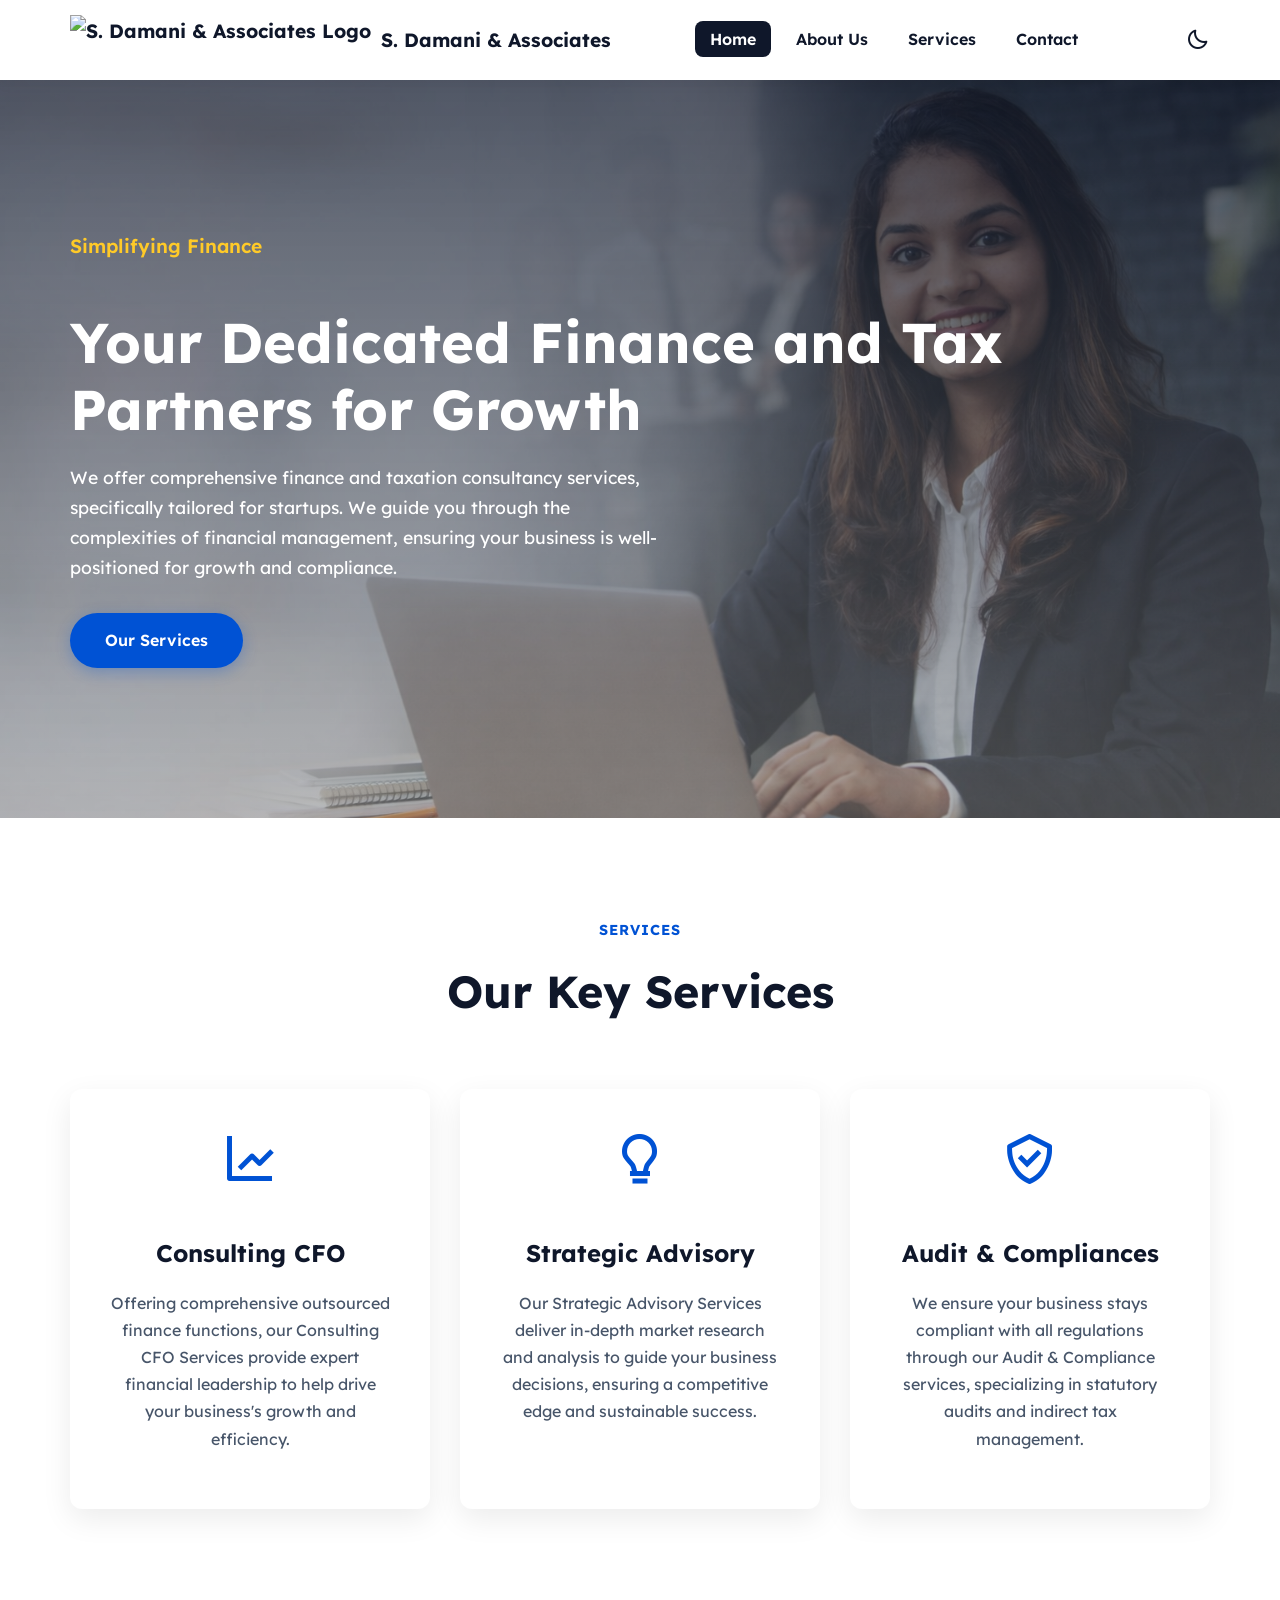
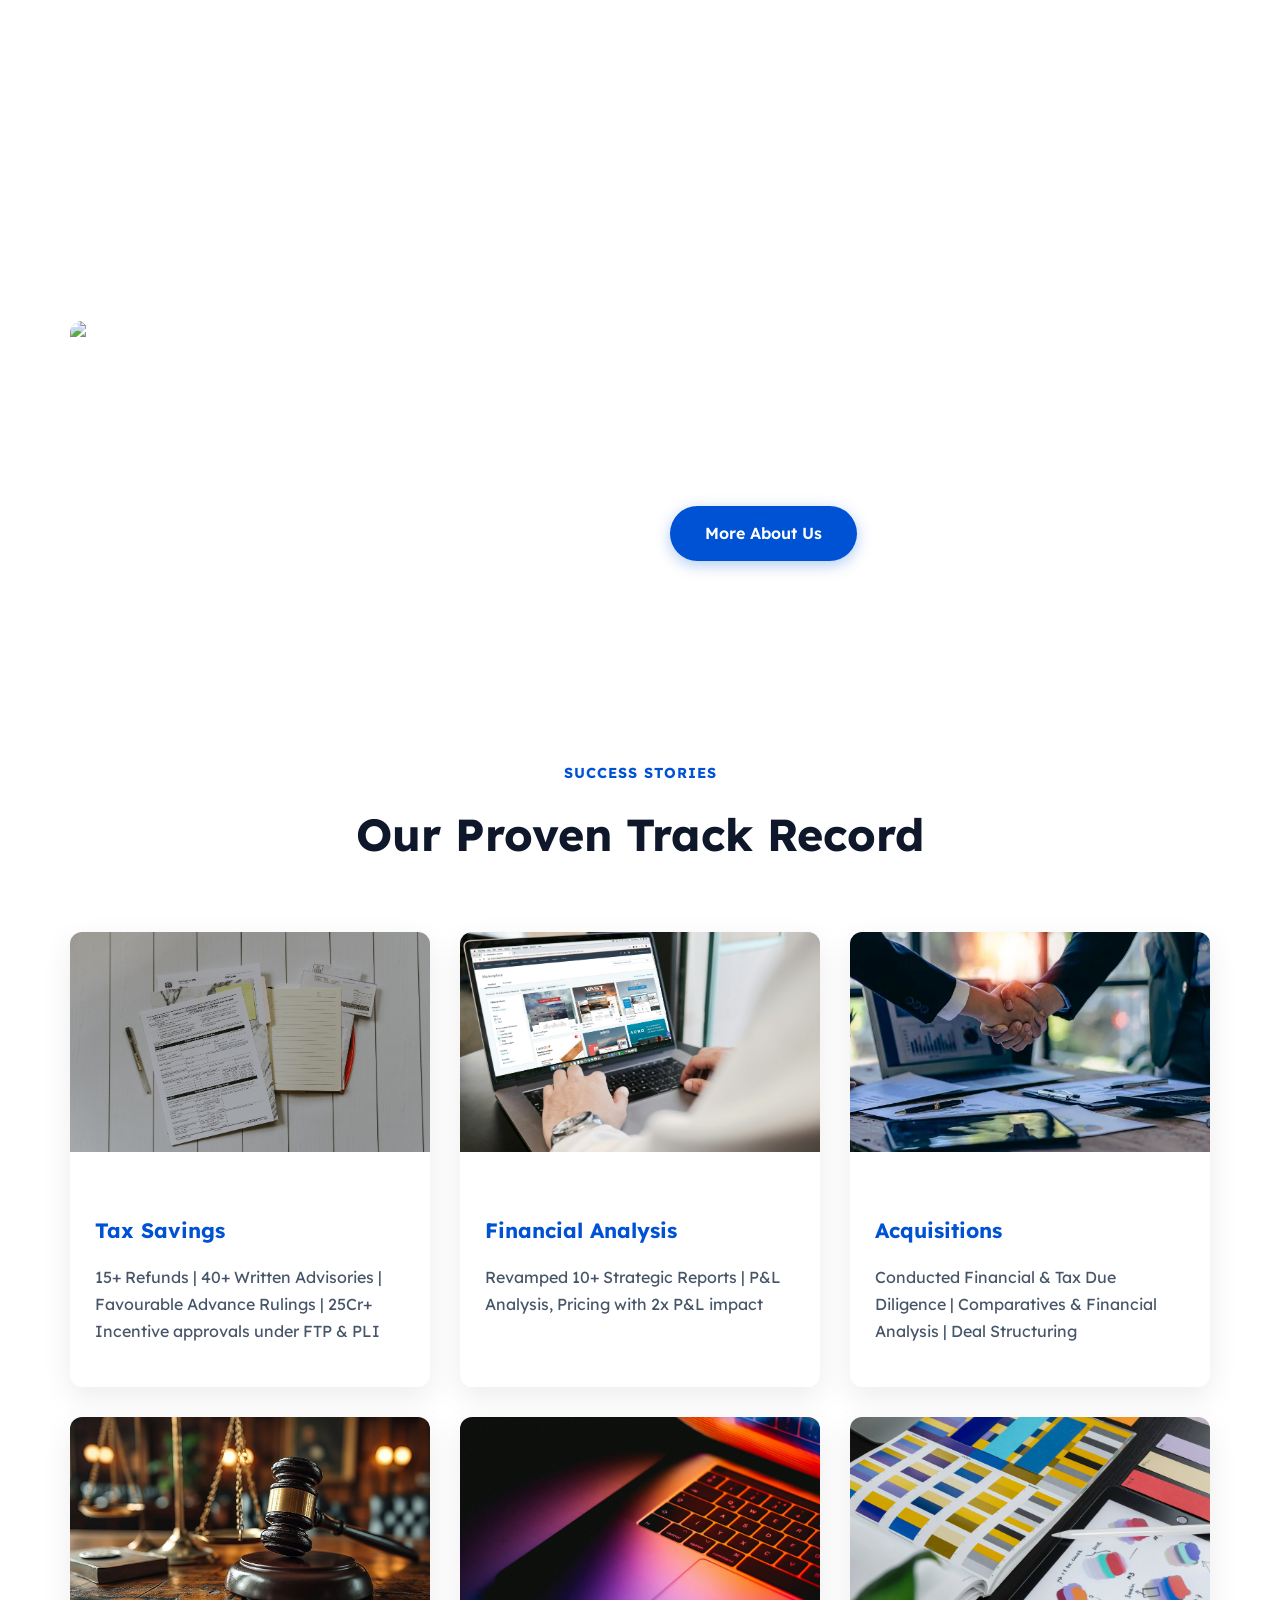
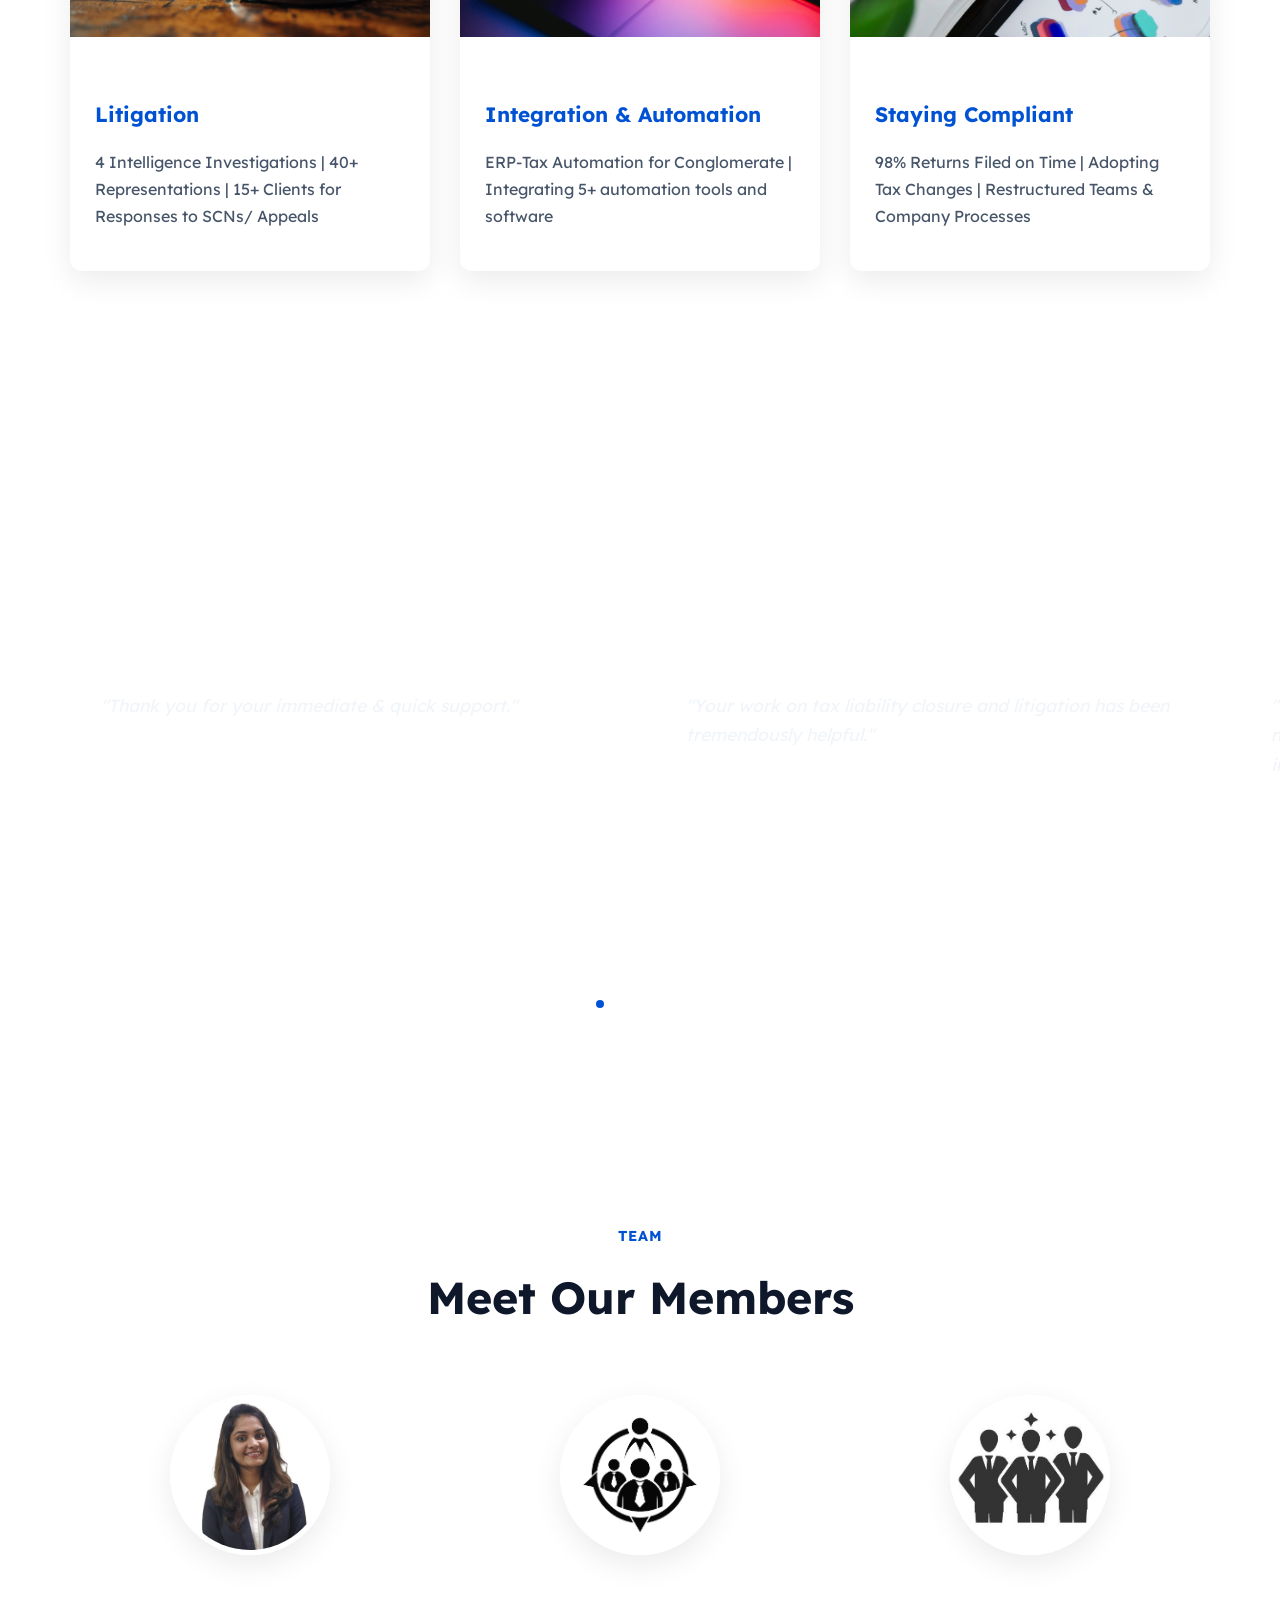
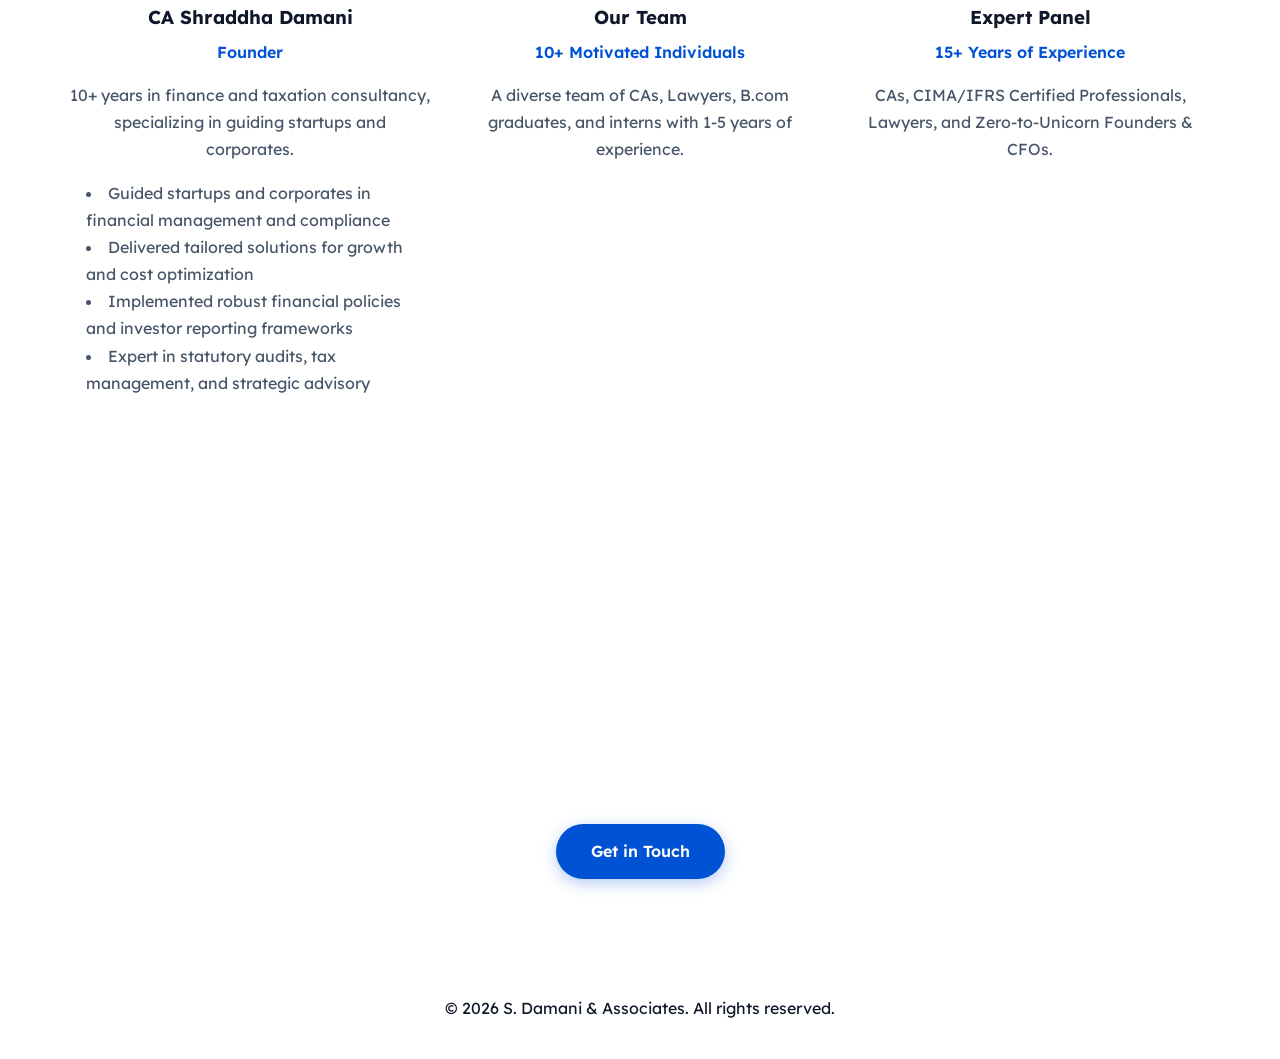
==== commit 5577e14f: "Updated the complete website with revamped UI" ====
--- a/index.html
+++ b/index.html
@@ -1,603 +1,199 @@
-<!doctype html>
-<html class="no-js" lang="zxx">
+<!DOCTYPE html>
+<html lang="en">
 <head>
-	<meta charset="utf-8">
-	<meta http-equiv="x-ua-compatible" content="ie=edge">
-	<title>Shraddha Damani and Associates</title>
-	<meta name="description" content="">
-	<meta name="viewport" content="width=device-width, initial-scale=1">
-	<!-- <link rel="manifest" href="site.webmanifest"> -->
-	<link rel="shortcut icon" type="image/png" href="assets/img/logo/sda.png">
+    <meta charset="UTF-8">
+    <meta name="viewport" content="width=device-width, initial-scale=1.0">
+    <title>Shraddha Damani & Associates</title>
+    <link rel="stylesheet" href="https://unpkg.com/swiper/swiper-bundle.min.css" />
+    <link rel="stylesheet" href="assets/css/styles.css">
+    <link href='https://unpkg.com/boxicons@2.1.4/css/boxicons.min.css' rel='stylesheet'>
+    <link rel="shortcut icon" type="image/png" href="assets/img/logo/sda.png">
+</head>
+<body>
+    <div id="header-placeholder"></div>
 
-	<!-- CSS here -->
-	<link rel="stylesheet" href="assets/css/bootstrap.min.css">
-	<link rel="stylesheet" href="assets/css/owl.carousel.min.css">
-	<link rel="stylesheet" href="assets/css/slicknav.css">
-	<link rel="stylesheet" href="assets/css/flaticon.css">
-	<link rel="stylesheet" href="assets/css/animate.min.css">
-	<link rel="stylesheet" href="assets/css/magnific-popup.css">
-	<link rel="stylesheet" href="assets/css/fontawesome-all.min.css">
-	<link rel="stylesheet" href="assets/css/themify-icons.css">
-	<link rel="stylesheet" href="assets/css/slick.css">
-	<link rel="stylesheet" href="assets/css/nice-select.css">
-	<link rel="stylesheet" href="assets/css/style.css">
-</head>
+    <main>
+        <section class="hero">
+            <div class="container">
+                <div class="hero-content">
+                    <span class="subtitle">Simplifying Finance</span>
+                    <h1>Your Dedicated Finance and Tax Partners for Growth</h1>
+                    <p>We offer comprehensive finance and taxation consultancy services, specifically tailored for startups. We guide you through the complexities of financial management, ensuring your business is well-positioned for growth and compliance.</p>
+                    <a href="services.html" class="btn">Our Services</a>
+                </div>
+            </div>
+        </section>
 
-<body class="body-bg">
-<!--? Preloader Start -->
-<div id="preloader-active">
-    <div class="preloader d-flex align-items-center justify-content-center">
-        <div class="preloader-inner position-relative">
-            <div class="preloader-circle"></div>
-            <div class="preloader-img pere-text">
-                <img src="assets/img/logo/loder.jpg" alt="">
-            </div>
-        </div>
-    </div>
-</div>
-<header></header>
-<main>
-    <!-- slider Area Start-->
-    <div class="slider-area ">
-        <div class="slider-active">
-            <!-- Single Slider -->
-            <div class="single-slider slider-height d-flex align-items-center">
-                <div class="container">
-                    <div class="row">
-                        <div class="col-xl-8 col-lg-7 col-md-8">
-                            <div class="hero__caption">
-                                <span data-animation="fadeInLeft" data-delay=".1s">Simplifying Finance</span>
-                                <h1 data-animation="fadeInLeft" data-delay=".5s" >What we do</h1>
-                                <p data-animation="fadeInLeft" data-delay=".9s">We offer comprehensive finance and taxation consultancy services,<br>specifically tailored for startups. As your dedicated finance and tax partners,<br>we guide you through the complexities of financial management,<br>ensuring your business is well-positioned for growth and compliance.</p>
-                                <!-- Hero-btn -->
-                                <div class="hero__btn" data-animation="fadeInLeft" data-delay="1.1s">
-                                    <a href="industries.html" class="btn hero-btn">Our Services</a>
-                                </div>
-                            </div>
+        <section class="services-overview section-padding">
+            <div class="container">
+                <div class="section-title">
+                    <span>Services</span>
+                    <h2>Our Key Services</h2>
+                </div>
+                <div class="services-grid">
+                    <div class="service-card">
+                        <div class="service-icon">
+                            <i class='bx bx-line-chart'></i>
                         </div>
+                        <h3>Consulting CFO</h3>
+                        <p>Offering comprehensive outsourced finance functions, our Consulting CFO Services provide expert financial leadership to help drive your business's growth and efficiency.</p>
                     </div>
-                </div>          
-            </div>
-            <!-- Single Slider -->
-            <div class="single-slider slider-height d-flex align-items-center">
-                <div class="container">
-                    <div class="row">
-                        <div class="col-xl-8 col-lg-7 col-md-8">
-                            <div class="hero__caption">
-                                <span data-animation="fadeInLeft" data-delay=".1s">Simplifying Finance</span>
-                                <h1 data-animation="fadeInLeft" data-delay=".5s" >Why We Do It</h1>
-                                <p data-animation="fadeInLeft" data-delay=".9s">We’re committed to delivering high-quality, prompt services.<br>Our goal is to educate you with clear, simple advice—no jargon—while helping<br>you save costs and optimize your finances.</p>
-                                <!-- Hero-btn -->
-                                <div class="hero__btn" data-animation="fadeInLeft" data-delay="1.1s">
-                                    <a href="industries.html" class="btn hero-btn">Our Services</a>
-                                </div>
-                            </div>
+                    <div class="service-card">
+                        <div class="service-icon">
+                            <i class='bx bx-bulb'></i>
                         </div>
+                        <h3>Strategic Advisory</h3>
+                        <p>Our Strategic Advisory Services deliver in-depth market research and analysis to guide your business decisions, ensuring a competitive edge and sustainable success.</p>
                     </div>
-                </div>          
-            </div>
-            <!-- Single Slider -->
-            <div class="single-slider slider-height d-flex align-items-center">
-                <div class="container">
-                    <div class="row">
-                        <div class="col-xl-8 col-lg-7 col-md-8">
-                            <div class="hero__caption">
-                                <span data-animation="fadeInLeft" data-delay=".1s">Simplifying Finance</span>
-                                <h1 data-animation="fadeInLeft" data-delay=".5s" >How We Make It Happen</h1>
-                                <p data-animation="fadeInLeft" data-delay=".9s">Our expert team uses the latest technology and a client-first approach<br>to offer personalized solutions that meet your business needs.</p>
-                                <!-- Hero-btn -->
-                                <div class="hero__btn" data-animation="fadeInLeft" data-delay="1.1s">
-                                    <a href="industries.html" class="btn hero-btn">Our Services</a>
-                                </div>
-                            </div>
+                    <div class="service-card">
+                        <div class="service-icon">
+                            <i class='bx bx-check-shield'></i>
                         </div>
-                    </div>
-                </div>          
-            </div>
-        </div>
-    </div>
-    <!-- slider Area End-->
-    <!--? Categories Area Start -->
-    <div class="categories-area section-padding30">
-        <div class="container">
-            <div class="row">
-                <div class="col-lg-12">
-                    <!-- Section Tittle -->
-                    <div class="section-tittle mb-70">
-                        <span>SERVICES</span>
-                        <h2>Our Key Services</h2>
+                        <h3>Audit & Compliances</h3>
+                        <p>We ensure your business stays compliant with all regulations through our Audit & Compliance services, specializing in statutory audits and indirect tax management.</p>
                     </div>
                 </div>
             </div>
-            <div class="row">
-                <div class="col-lg-4 col-md-6 col-sm-6">
-                    <div class="single-cat text-center mb-50">
-                        <div class="cat-icon">
-                            <span class="flaticon-development"></span>
+        </section>
+
+        <section class="about-us-section section-padding" style="background-image: url('assets/img/gallery/section_bg02.jpg');">
+            <div class="container">
+                <div class="about-us-content">
+                    <div class="about-image">
+                        <img src="assets/img/gallery/about.png" alt="About S. Damani & Associates">
+                    </div>
+                    <div class="about-text">
+                        <div class="section-title">
+                            <span>Purpose</span>
+                            <h2>Our Purpose</h2>
                         </div>
-                        <div class="cat-cap">
-                            <h5><a href="services.html">Consulting CFO</a></h5>
-                            <p>Offering comprehensive outsourced finance functions, our Consulting CFO Services provide expert financial leadership to help drive your business's growth and efficiency.</p>
+                        <p class="pera-top">To provide holistic Finance and Tax solutions to startups and Corporates.</p>
+                        <p>We aspire to become your Go-To Finance Partners while you run your businesses and increase sales! We want to be Growth enablers for startups by taking up the complete responsibility for its Finance function including Building it, Training the Employees, Being Compliant, Investor Reportings, Implement Robust Financial Reports and Policies etc.</p>
+                        <a href="about.html" class="btn">More About Us</a>
+                    </div>
+                </div>
+            </div>
+        </section>
+
+        <section class="success-stories section-padding">
+            <div class="container">
+                <div class="section-title">
+                    <span>Success Stories</span>
+                    <h2>Our Proven Track Record</h2>
+                </div>
+                <div class="stories-grid">
+                    <div class="story-card">
+                        <img src="assets/img/gallery/tax-savings.jpg" alt="Tax Savings">
+                        <div class="story-content">
+                            <h4>Tax Savings</h4>
+                            <p>15+ Refunds | 40+ Written Advisories | Favourable Advance Rulings | 25Cr+ Incentive approvals under FTP & PLI</p>
                         </div>
                     </div>
-                </div>
-                <div class="col-lg-4 col-md-6 col-sm-6">
-                    <div class="single-cat text-center mb-50">
-                        <div class="cat-icon">
-                            <span class="flaticon-result"></span>
-                        </div>
-                        <div class="cat-cap">
-                            <h5><a href="services.html">Strategic Advisory</a></h5>
-                            <p>Our Strategic Advisory Services deliver in-depth market research and analysis to guide your business decisions, ensuring a competitive edge and sustainable success.</p>
+                    <div class="story-card">
+                        <img src="assets/img/gallery/financial-analysis.jpg" alt="Financial Analysis">
+                        <div class="story-content">
+                            <h4>Financial Analysis</h4>
+                            <p>Revamped 10+ Strategic Reports | P&L Analysis, Pricing with 2x P&L impact</p>
                         </div>
                     </div>
-                </div>
-                <div class="col-lg-4 col-md-6 col-sm-6">
-                    <div class="single-cat text-center mb-50">
-                        <div class="cat-icon">
-                            <span class="flaticon-team"></span>
+                     <div class="story-card">
+                        <img src="assets/img/gallery/acquisitions.webp" alt="Acquisitions">
+                        <div class="story-content">
+                            <h4>Acquisitions</h4>
+                            <p>Conducted Financial & Tax Due Diligence | Comparatives & Financial Analysis | Deal Structuring</p>
                         </div>
-                        <div class="cat-cap">
-                            <h5><a href="services.html">Audit & Compliances</a></h5>
-                            <p>We ensure your business stays compliant with all regulations through our Audit & Compliance services, specializing in statutory audits and indirect tax management.</p>
+                    </div>
+                    <div class="story-card">
+                        <img src="assets/img/gallery/litigation.jpg" alt="Litigation">
+                        <div class="story-content">
+                            <h4>Litigation</h4>
+                            <p>4 Intelligence Investigations | 40+ Representations | 15+ Clients for Responses to SCNs/ Appeals</p>
+                        </div>
+                    </div>
+                    <div class="story-card">
+                        <img src="assets/img/gallery/integration-automation.jpg" alt="Integration & Automation">
+                        <div class="story-content">
+                            <h4>Integration & Automation</h4>
+                            <p>ERP-Tax Automation for Conglomerate | Integrating 5+ automation tools and software</p>
+                        </div>
+                    </div>
+                    <div class="story-card">
+                        <img src="assets/img/gallery/staying-compliant.jpg" alt="Staying Compliant">
+                        <div class="story-content">
+                            <h4>Staying Compliant</h4>
+                            <p>98% Returns Filed on Time | Adopting Tax Changes | Restructured Teams & Company Processes</p>
                         </div>
                     </div>
                 </div>
             </div>
-        </div>
-    </div>
-    <!-- Services Area End -->
+        </section>
 
-    <!--? About Area Start-->
-    <div class="support-company-area pt-100 pb-100 section-bg fix" data-background="assets/img/gallery/section_bg02.jpg">
-        <div class="container">
-            <div class="row align-items-center">
-                <div class="col-xl-6 col-lg-6">
-                    <div class="support-location-img">
-                        <img src="assets/img/gallery/about.png" alt="">
-                    </div>
+        <section class="testimonials section-padding" style="background-image: url('assets/img/gallery/section_bg04.jpg');">
+            <div class="container">
+                <div class="section-title">
+                    <span>Recent Testimonials</span>
+                    <h2>What Our Clients Say</h2>
                 </div>
-                <div class="col-xl-6 col-lg-6">
-                    <div class="right-caption">
-                        <!-- Section Tittle -->
-                        <div class="section-tittle section-tittle2 mb-50">
-                            <span>PURPOSE</span>
-                            <h2>Our Purpose</h2>
-                        </div>
-                        <div class="support-caption">
-                            <p class="pera-top">To provide holistice Finance and Tax solutions to startups and Corporates.</p>
-                            <p class="mb-65">We aspire to become your Go-To Finance Partners while you run your businesses and increase sales! We want to be Growth enablers for startups by taking up the complete responsility for its Finance function including Building it, Training the Employees, Being Compliant, Investor Reportings, Implement Robust Financial Reports and Policies etc.</p>
-                            <a href="about.html" class="btn post-btn">More About Us</a>
-                        </div>
-                    </div>
-                </div>
-
-            </div>
-        </div>
-    </div>
-    <!-- About Area End-->
-     
-    <!--? Services Ara Start -->
-    <div class="services-area section-padding3">
-        <div class="container">
-            <div class="row">
-                <div class="cl-xl-7 col-lg-8 col-md-10">
-                    <!-- Section Tittle -->
-                    <div class="section-tittle mb-70">
-                        <span>SUCCESS STORIES</span>
-                        <h2>Our Success Stories</h2>
-                    </div> 
-                </div>
-            </div>
-            <div class="row">
-                <div class="col-lg-6 col-md-6 col-sm-10">
-                    <div class="single-services mb-100">
-                        <div class="services-img">
-                            <img src="assets/img/gallery/services1.png" alt="">
-                            </div>
-                            <div class="services-caption">
-                            <span>Tax Savings</span>
-                            <p><a href="#">15+ Refunds | 40+ Written Advisories | Favourable Advance Rulings | 25Cr+ Incentive approvals under FTP & PLI </a></p>
-                        </div>
-                    </div>
-                </div>
-                <div class="col-lg-6 col-md-6 col-sm-10">
-                    <div class="single-services mb-100">
-                        <div class="services-img">
-                            <img src="assets/img/gallery/services2.png" alt="">
-                            </div>
-                            <div class="services-caption">
-                            <span>Financial Analysis</span>
-                            <p><a href="#">Revamped 10+ Strategic Reports | P&L Analysis, Pricing with 2x P&L impact</a></p>
-                        </div>
-                    </div>
-                </div>
-                <div class="col-lg-6 col-md-6 col-sm-10">
-                    <div class="single-services mb-100">
-                        <div class="services-img">
-                            <img src="assets/img/gallery/services3.png" alt="">
-                            </div>
-                            <div class="services-caption">
-                            <span>Acquisitions</span>
-                            <p><a href="#">Conducted Financial & Tax Due Diligence | Comparatives & Financial Analysis | Deal Structuring</a></p>
-                        </div>
-                    </div>
-                </div>
-                <div class="col-lg-6 col-md-6 col-sm-10">
-                    <div class="single-services mb-100">
-                        <div class="services-img">
-                            <img src="assets/img/gallery/services4.png" alt="">
-                            </div>
-                            <div class="services-caption">
-                            <span>Litigation</span>
-                            <p><a href="#">4 Intelligence Investigations | 40+ Representations | 15+ Clients for Responses to SCNs/ Appeals</a></p>
-                        </div>
-                    </div>
-                </div>
-                <div class="col-lg-6 col-md-6 col-sm-10">
-                    <div class="single-services mb-100">
-                        <div class="services-img">
-                            <img src="assets/img/gallery/services3.png" alt="">
-                            </div>
-                            <div class="services-caption">
-                            <span>Integration & Automation</span>
-                            <p><a href="#">ERP-Tax Automation for Conglomerate | Integrating 5+ automation tools and software</a></p>
-                        </div>
-                    </div>
-                </div>
-                <div class="col-lg-6 col-md-6 col-sm-10">
-                    <div class="single-services mb-100">
-                        <div class="services-img">
-                            <img src="assets/img/gallery/services4.png" alt="">
-                            </div>
-                            <div class="services-caption">
-                            <span>Staying Compliant</span>
-                            <p><a href="#">98% Returns Filed on Time | Adopting Tax Changes | Restructured Teams & Company Processes</a></p>
-                        </div>
-                    </div>
-                </div>
-            </div>
-        </div>
-    </div>
-    <!-- Services Ara End -->
-
-    <!--? Testimonial Start -->
-    <div class="testimonial-area testimonial-padding" data-background="assets/img/gallery/section_bg04.jpg">
-        <div class="container ">
-            <div class="row">
-                <div class="cl-xl-7 col-lg-8 col-md-10">
-                    <!-- Section Title -->
-                    <div class="section-tittle section-tittle2 mb-70">
-                        <span>RECENT TESTIMONIALS</span>
-                        <h2>Our Client Testimonials</h2>
-                    </div> 
-                </div>
-            </div>
-            <div class="row d-flex justify-content-center">
-                <div class="col-xl-10 col-lg-10 col-md-9">
-                    <div class="h1-testimonial-active">
-                        <!-- Single Testimonial -->
-                        <div class="single-testimonial text-center">
-                            <!-- Testimonial Content -->
-                            <div class="testimonial-caption ">
-                                <div class="testimonial-top-cap">
-                                    <svg xmlns="http://www.w3.org/2000/svg"
-                                    xmlns:xlink="http://www.w3.org/1999/xlink"
-                                    width="67px" height="49px">
-                                    <path fill-rule="evenodd"  fill="rgb(240, 78, 60)"
-                                    d="M57.053,48.209 L42.790,48.209 L52.299,29.242 L38.036,29.242 L38.036,0.790 L66.562,0.790 L66.562,29.242 L57.053,48.209 ZM4.755,48.209 L14.263,29.242 L0.000,29.242 L0.000,0.790 L28.527,0.790 L28.527,29.242 L19.018,48.209 L4.755,48.209 Z"/>
-                                    </svg>
-                                    <p>Thank you for your immediate & quick support.<br><i>(In the said case, the client chose us over an existing service provider)</i></p>
-                                </div>
-                                <!-- founder -->
-                                <div class="testimonial-founder d-flex align-items-center justify-content-center">
-                                    <div class="founder-img">
-                                        <img src="assets/img/gallery/Homepage_testi.png" alt="">
-                                    </div>
-                                    <div class="founder-text">
-                                        <span>-</span>
-                                        <p>Manager, Tax at a leading co-working space start-up</p>
-                                    </div>
-                                </div>
+                <div class="swiper-container testimonial-slider">
+                    <div class="swiper-wrapper">
+                        <div class="swiper-slide">
+                            <div class="testimonial-card">
+                                <p class="quote">"Thank you for your immediate & quick support."</p>
+                                <p class="author">- Manager, Tax at a leading co-working space start-up</p>
                             </div>
                         </div>
-                        <!-- Single Testimonial -->
-                        <div class="single-testimonial text-center">
-                            <!-- Testimonial Content -->
-                            <div class="testimonial-caption ">
-                                <div class="testimonial-top-cap">
-                                    <svg xmlns="http://www.w3.org/2000/svg"
-                                    xmlns:xlink="http://www.w3.org/1999/xlink"
-                                    width="67px" height="49px">
-                                    <path fill-rule="evenodd"  fill="rgb(240, 78, 60)"
-                                    d="M57.053,48.209 L42.790,48.209 L52.299,29.242 L38.036,29.242 L38.036,0.790 L66.562,0.790 L66.562,29.242 L57.053,48.209 ZM4.755,48.209 L14.263,29.242 L0.000,29.242 L0.000,0.790 L28.527,0.790 L28.527,29.242 L19.018,48.209 L4.755,48.209 Z"/>
-                                    </svg>
-                                    <p>Your work on tax liability closure and litigation has been tremendously helpful.</p>
-                                </div>
-                                <!-- founder -->
-                                <div class="testimonial-founder d-flex align-items-center justify-content-center">
-                                    <div class="founder-img">
-                                        <img src="assets/img/gallery/Homepage_testi.png" alt="">
-                                    </div>
-                                    <div class="founder-text">
-                                        <span>-</span>
-                                        <p>Accounts Head, a trading entity of electronic components</p>
-                                    </div>
-                                </div>
+                        <div class="swiper-slide">
+                            <div class="testimonial-card">
+                                <p class="quote">"Your work on tax liability closure and litigation has been tremendously helpful."</p>
+                                <p class="author">- Accounts Head, a trading entity of electronic components</p>
+                            </div>
+                        </div>
+                        <div class="swiper-slide">
+                            <div class="testimonial-card">
+                                <p class="quote">"Great experience as Consulting CFO! Their expertise in managing cash flow and working capital has been invaluable."</p>
+                                <p class="author">- CEO - Consumer Services client</p>
+                            </div>
+                        </div>
+                        <div class="swiper-slide">
+                            <div class="testimonial-card">
+                                <p class="quote">"Excellent service in financial planning and adhering to compliances. Highly recommend their personalized approach!"</p>
+                                <p class="author">- Finance Manager - Corporate Gifting</p>
+                            </div>
+                        </div>
+                        <div class="swiper-slide">
+                            <div class="testimonial-card">
+                                <p class="quote">"Speaking with you has always been a knowledgeable experience for me."</p>
+                                <p class="author">- Founder - Therapy & Coaching Services Startup</p>
+                            </div>
+                        </div>
+                        <div class="swiper-slide">
+                            <div class="testimonial-card">
+                                <p class="quote">"A reliable and professional team, especially in finance team building and handling complex financial and tax matters."</p>
+                                <p class="author">- Fellow Chartered Accountant</p>
                             </div>
                         </div>
                     </div>
+                    <!-- Add Pagination -->
+                    <div class="swiper-pagination"></div>
                 </div>
             </div>
+        </section>
+        
+        <div class="team-section-container">
+            <!-- Team section will be loaded here -->
         </div>
-    </div>
-    <!-- Testimonial End -->
-    <!-- Coun Down Start -->
-    <div class="count-down-area pb-120">
-        <div class="container">
-            <div class="row justify-content-between">
-                <div class="col-lg-2 col-md-6 col-sm-6">
-                    <!-- Counter Up -->
-                    <div class="single-counter text-center">
-                        <span class="counter">10</span>
-                        <p>% reduction in cash burn</p>
-                    </div>
-                </div>
-                <div class="col-lg-2 col-md-6 col-sm-6">
-                    <!-- Counter Up -->
-                    <div class="single-counter text-center">
-                        <span class="counter">40</span>
-                        <p>% reduction in time through process improvements, report structuring</p>
-                    </div>
-                </div>
-                <div class="col-lg-2 col-md-6 col-sm-6">
-                    <!-- Counter Up -->
-                    <div class="single-counter text-center">
-                        <span class="counter">18</span>
-                        <p>% YoY tax saving</p>
-                    </div>
-                </div>
-                <div class="col-lg-2 col-md-6 col-sm-6">
-                    <!-- Counter Up -->
-                    <div class="single-counter text-center">
-                        <span class="counter">90</span>
-                        <p>% taxes paid on purchases credited back</p>
-                    </div>
-                </div>
-                <div class="col-lg-2 col-md-6 col-sm-6">
-                    <!-- Counter Up -->
-                    <div class="single-counter text-center">
-                        <span class="counter">7</span>
-                        <p>% of revenue credited basis eligibility under incentive schemes</p>
-                    </div>
-                </div>
-                <div class="col-lg-2 col-md-6 col-sm-6">
-                    <!-- Counter Up -->
-                    <div class="single-counter text-center">
-                        <span class="counter">8</span>
-                        <p>man days p.m. reduced through automation</p>
-                    </div>
-                </div>
+
+        <section class="cta-section" style="background-image: url('assets/img/gallery/section_bg03.jpg');">
+            <div class="container">
+                <h2>Looking for a First-Class Consultant?</h2>
+                <a href="contact.html" class="btn">Get in Touch</a>
             </div>
-        </div>
-    </div>
-    <!-- Coun Down End -->
-    <!-- Team Start -->
-    <div class="team-area section-padding30">
-        <div class="container">
-            <div class="row">
-                <div class="cl-xl-7 col-lg-8 col-md-10">
-                    <!-- Section Tittle -->
-                    <div class="section-tittle mb-70">
-                        <span>TEAM</span>
-                        <h2>Our Members</h2>
-                    </div> 
-                </div>
-            </div>
-            <div class="row">
-                <!-- single Team -->
-                <div class="col-xl-4 col-lg-4 col-md-6 col-sm-">
-                    <div class="single-team mb-30">
-                        <div class="team-img">
-                            <img src="assets/img/gallery/team_shraddha.png" alt="">
-                        </div>
-                        <div class="team-caption">
-                            <h3><a href="#">CA Shraddha Damani</a></h3>
-                            <span>Founder</span>
-                            <p>10+ years in finance and taxation consultancy.</p>
-                            <ul>
-                                <li>- Guided startups and corporates in financial management and compliance</li>
-                                <li>- Delivered tailored solutions for growth and cost optimization</li>
-                                <li>- Implemented robust financial policies and investor reporting frameworks</li>
-                                <li>- Expert in statutory audits, tax management, and strategic advisory</li>
-                            </ul>
-                        </div>
-                    </div>
-                </div>
-                <!-- Team -->
-                <div class="col-xl-4 col-lg-4 col-md-6 col-sm-">
-                    <div class="single-team mb-30">
-                        <div class="team-img">
-                            <img src="assets/img/gallery/team.jpg" alt="">
-                        </div>
-                        <div class="team-caption">
-                            <h3><a href="#">Team</a></h3>
-                            <span>10+ motivated Individuals</span>
-                            <p>CA, Lawyer, B.com, Article Assistants, Interns</p>
-                            <p>Experience: 1-5 years</p>
-                        </div>
-                    </div>
-                </div>
-                <!-- Expert Panel -->
-                <div class="col-xl-4 col-lg-4 col-md-6 col-sm-">
-                    <div class="single-team mb-30">
-                        <div class="team-img">
-                            <img src="assets/img/gallery/team_expert.jpg" alt="">
-                        </div>
-                        <div class="team-caption">
-                            <h3><a href="#">Expert Panel</a></h3>
-                            <span>CAs, CIMA/ IFRS Certified Professionals, Lawyers</span>
-                            <p>Zero-to-Unicorn Founders & CFOs</p>
-                            <p>Experience: 15+ years</p>
-                        </div>
-                    </div>
-                </div>
-            </div>
-        </div>
-    </div>
-    <!-- Team End -->
-    <!-- Want To work -->
-    <section class="wantToWork-area w-padding2 section-bg" data-background="assets/img/gallery/section_bg03.jpg">
-        <div class="container">
-            <div class="row align-items-center justify-content-between">
-                <div class="col-xl-7 col-lg-9 col-md-8">
-                    <div class="wantToWork-caption wantToWork-caption2">
-                        <h2>Are you Searching<br> For a First-Class Consultant?</h2>
-                    </div>
-                </div>
-                <div class="col-xl-2 col-lg-3 col-md-4">
-                    <a href="about.html" class="btn btn-black f-right">More About Us</a>
-                </div>
-            </div>
-        </div>
-    </section>
-    <!-- Want To work End -->
-    <!-- Blog Area Start -->
-     <!--
-    <div class="home-blog-area section-padding30">
-        <div class="container">
-            <div class="row">
-                <div class="col-lg-12">
-                    <div class="section-tittle mb-100">
-                        <span>PUBLICATIONS</span>
-                        <h2>Our Posts</h2>
-                    </div>
-                </div>
-            </div>
-            <div class="row">
-                <div class="col-xl-6 col-lg-6 col-md-6">
-                    <div class="home-blog-single mb-30">
-                        <div class="blog-img-cap">
-                            <div class="blog-img">
-                                <img src="assets/img/gallery/home_blog1.png" alt="">
-                                <ul>
-                                    <li>By Admin   -   October 27, 2020</li>
-                                </ul>
-                            </div>
-                            <div class="blog-cap">
-                                <h3><a href="blog_details.html">16 Easy Ideas to Use in  Everyday</a></h3>
-                                <p>Amet, consectetur adipiscing elit, sed do eiusmod tempor incididunt ut labore et dolore magnua Quis ipsum suspendisse ultrices gra.</p>
-                                <a href="blog_details.html" class="more-btn">Read more</a>
-                            </div>
-                        </div>
-                    </div>
-                </div>
-                <div class="col-xl-6 col-lg-6 col-md-6">
-                    <div class="home-blog-single mb-30">
-                        <div class="blog-img-cap">
-                            <div class="blog-img">
-                                <img src="assets/img/gallery/home_blog2.png" alt="">
-                                <ul>
-                                    <li>By Admin   -   October 27, 2020</li>
-                                </ul>
-                            </div>
-                            <div class="blog-cap">
-                                <h3><a href="blog_details.html">16 Easy Ideas to Use in  Everyday</a></h3>
-                                <p>Amet, consectetur adipiscing elit, sed do eiusmod tempor incididunt ut labore et dolore magnua Quis ipsum suspendisse ultrices gra.</p>
-                                <a href="blog_details.html" class="more-btn">Read more</a>
-                            </div>
-                        </div>
-                    </div>
-                </div>
-            </div>
-        </div>
-    </div>
-    -->
-    <!-- Blog Area End -->
+        </section>
+    </main>
 
-    <!-- Brand Area Start -->
-    <div class="brand-area pb-140">
-        <div class="container">
-            <div class="row">
-                <div class="col-lg-12">
-                    <div class="section-tittle mb-100">
-                        <h2>Industries Served</h2>
-                    </div>
-                </div>
-            </div>
-            <div class="brand-active brand-border pb-40">
-                <div class="single-brand">
-                    <img src="assets/img/gallery/fintech.png" alt="">
-                </div>
-                <div class="single-brand">
-                    <img src="assets/img/gallery/consumertech.png" alt="">
-                </div>
-                <div class="single-brand">
-                    <img src="assets/img/gallery/legaltech.png" alt="">
-                </div>
-                <div class="single-brand">
-                    <img src="assets/img/gallery/b2b.png" alt="">
-                </div>
-                <div class="single-brand">
-                    <img src="assets/img/gallery/coworking.png" alt="">
-                </div>
-                <div class="single-brand">
-                    <img src="assets/img/gallery/logistics.png" alt="">
-                </div>
-                <div class="single-brand">
-                    <img src="assets/img/gallery/it.png" alt="">
-                </div>
-                <div class="single-brand">
-                    <img src="assets/img/gallery/manufacturing.png" alt="">
-                </div>
-            </div>
-        </div>
-    </div>
-    <!-- Brand Area End -->
-</main>
+    <div id="footer-placeholder"></div>
 
-<footer></footer>
-
-<!-- Scroll Up -->
-<div id="back-top" >
-    <a title="Go to Top" href="#"> <i class="fas fa-level-up-alt"></i></a>
-</div>
-
-    <!-- JS here -->
-    <script src="./assets/js/vendor/modernizr-3.5.0.min.js"></script>
-    <!-- Jquery, Popper, Bootstrap -->
-    <script src="./assets/js/vendor/jquery-1.12.4.min.js"></script>
-    <script src="./assets/js/popper.min.js"></script>
-    <script src="./assets/js/bootstrap.min.js"></script>
-    <!-- Jquery Mobile Menu -->
-    <script src="./assets/js/jquery.slicknav.min.js"></script>
-
-    <!-- Jquery Slick , Owl-Carousel Plugins -->
-    <script src="./assets/js/owl.carousel.min.js"></script>
-    <script src="./assets/js/slick.min.js"></script>
-    <!-- One Page, Animated-HeadLin -->
-    <script src="./assets/js/wow.min.js"></script>
-    <script src="./assets/js/animated.headline.js"></script>
-    <script src="./assets/js/jquery.magnific-popup.js"></script>
-
-    <!-- Nice-select, sticky -->
-    <script src="./assets/js/jquery.nice-select.min.js"></script>
-    <script src="./assets/js/jquery.sticky.js"></script>
-
-    <!-- counter , waypoint -->
-    <script src="http://cdnjs.cloudflare.com/ajax/libs/waypoints/2.0.3/waypoints.min.js"></script>
-    <script src="./assets/js/jquery.counterup.min.js"></script>
-    
-    <!-- contact js -->
-    <script src="./assets/js/contact.js"></script>
-    <script src="./assets/js/jquery.form.js"></script>
-    <script src="./assets/js/jquery.validate.min.js"></script>
-    <script src="./assets/js/mail-script.js"></script>
-    <script src="./assets/js/jquery.ajaxchimp.min.js"></script>
-    
-    <!-- Jquery Plugins, main Jquery -->	
-    <script src="./assets/js/plugins.js"></script>
-    <script src="./assets/js/main.js"></script>
-        
-    </body>
+    <script src="https://unpkg.com/swiper/swiper-bundle.min.js"></script>
+    <script src="assets/js/scripts.js"></script>
+</body>
 </html>
--- a/assets/css/styles.css
+++ b/assets/css/styles.css
@@ -0,0 +1,684 @@
+/* Basic Setup */
+@import url('https://fonts.googleapis.com/css2?family=Lexend:wght@300;400;600;700&display=swap');
+
+:root {
+    --primary-color: #0052d4;
+    --secondary-color: #0f172a;
+    --accent-color: #ffca28;
+    --text-color: #475569;
+    --light-gray: #f1f5f9;
+    --white: #fff;
+    --shadow: 0 10px 30px rgba(0, 0, 0, 0.08);
+    --border-radius: 12px;
+}
+
+/* General Styles */
+body {
+    font-family: 'Lexend', sans-serif;
+    margin: 0;
+    padding: 0;
+    line-height: 1.7;
+    color: var(--text-color);
+    background: var(--white);
+    font-size: 16px;
+}
+
+.container {
+    max-width: 1140px;
+    margin: 0 auto;
+    padding: 0 20px;
+}
+
+.section-padding {
+    padding: 100px 0;
+}
+
+.section-title {
+    text-align: center;
+    margin-bottom: 60px;
+}
+
+.section-title span {
+    display: block;
+    font-size: 0.9rem;
+    color: var(--primary-color);
+    font-weight: 700;
+    text-transform: uppercase;
+    margin-bottom: 10px;
+    letter-spacing: 1px;
+}
+
+.section-title h2 {
+    font-size: 2.8rem;
+    color: var(--secondary-color);
+    margin: 0;
+    font-weight: 700;
+}
+
+.btn {
+    display: inline-block;
+    background: var(--primary-color);
+    color: var(--white);
+    padding: 14px 35px;
+    border-radius: 50px;
+    text-decoration: none;
+    font-weight: 600;
+    transition: all 0.3s ease;
+    box-shadow: 0 4px 15px rgba(0, 82, 212, 0.3);
+}
+
+.btn:hover {
+    transform: translateY(-3px);
+    box-shadow: 0 7px 20px rgba(0, 82, 212, 0.4);
+}
+
+/* Header */
+#header-placeholder {
+    position: sticky;
+    top: 0;
+    z-index: 1000;
+}
+
+.main-header {
+    background: var(--white);
+    box-shadow: 0 2px 15px rgba(0,0,0,0.05);
+    padding: 15px 0;
+    transition: all 0.3s ease;
+}
+
+.main-header .container {
+    display: flex;
+    justify-content: space-between;
+    align-items: center;
+}
+
+.logo {
+    display: flex;
+    align-items: center;
+    text-decoration: none;
+    color: var(--secondary-color);
+    font-weight: 700;
+    font-size: 1.2rem;
+}
+
+.logo img {
+    margin-right: 10px;
+}
+
+.nav-links {
+    list-style: none;
+    margin: 0;
+    padding: 0;
+    display: flex;
+}
+
+.nav-links li {
+    margin-left: 10px;
+}
+
+.nav-links a {
+    text-decoration: none;
+    color: var(--secondary-color);
+    font-weight: 600;
+    padding: 8px 15px;
+    border-radius: 8px;
+    transition: all 0.3s ease;
+}
+
+.nav-links a.active, .nav-links a:hover {
+    color: var(--white);
+    background-color: var(--secondary-color);
+}
+
+
+/* Hero Section */
+.hero {
+    background: linear-gradient(rgba(15, 23, 42, 0.7), rgba(124, 127, 131, 0.5)), url('../img/hero/h1_hero.png') no-repeat center top/cover;
+    color: var(--white);
+    padding: 150px 0;
+    text-align: left;
+}
+
+.hero-content .subtitle {
+    font-size: 1.2rem;
+    font-weight: 600;
+    display: block;
+    margin-bottom: 15px;
+    color: var(--accent-color);
+}
+
+.hero-content h1 {
+    font-size: 3.5rem;
+    margin-bottom: 20px;
+    line-height: 1.2;
+}
+
+.hero-content p {
+    font-size: 1.1rem;
+    margin-bottom: 30px;
+    max-width: 600px;
+}
+
+/* Services Overview */
+.services-grid {
+    display: grid;
+    grid-template-columns: repeat(auto-fit, minmax(300px, 1fr));
+    gap: 30px;
+}
+
+.service-card {
+    background: var(--white);
+    padding: 40px;
+    border-radius: var(--border-radius);
+    box-shadow: var(--shadow);
+    text-align: center;
+    transition: all 0.3s ease;
+}
+
+.service-card:hover {
+    transform: translateY(-10px);
+    box-shadow: 0 20px 40px rgba(0,0,0,0.1);
+}
+
+.service-icon i {
+    font-size: 60px;
+    color: var(--primary-color);
+    margin-bottom: 20px;
+    display: inline-block;
+}
+
+.service-icon img {
+    height: 80px;
+    margin-bottom: 20px;
+}
+
+.service-card h3 {
+    font-size: 1.5rem;
+    color: var(--secondary-color);
+    margin-bottom: 15px;
+}
+
+/* About Us Section */
+.about-us-section {
+    background-image: linear-gradient(rgba(15, 23, 42, 0.9), rgba(15, 23, 42, 0.9)), url('../img/gallery/section_bg02.jpg');
+    background-size: cover;
+    background-position: center;
+    color: var(--white);
+}
+
+.about-us-content {
+    display: flex;
+    align-items: center;
+    gap: 60px;
+}
+
+.about-image {
+    flex-basis: 50%;
+}
+
+.about-image img {
+    max-width: 100%;
+    border-radius: var(--border-radius);
+}
+
+.about-text {
+    flex-basis: 50%;
+}
+
+.about-text .section-title {
+    text-align: left;
+    margin-bottom: 30px;
+}
+
+.about-text .section-title span, .about-text .section-title h2 {
+    color: var(--white);
+}
+
+.about-text .pera-top {
+    font-weight: 600;
+    font-size: 1.1rem;
+}
+
+.purpose-section .about-text p {
+    color: var(--white);
+}
+
+/* Success Stories */
+.stories-grid {
+    display: grid;
+    grid-template-columns: repeat(auto-fit, minmax(350px, 1fr));
+    gap: 30px;
+}
+
+.story-card {
+    border-radius: var(--border-radius);
+    overflow: hidden;
+    box-shadow: var(--shadow);
+    background: var(--white);
+    transition: all 0.3s ease;
+}
+
+.story-card:hover {
+    transform: translateY(-5px);
+    box-shadow: 0 15px 35px rgba(0,0,0,0.12);
+}
+
+.story-card img {
+    width: 100%;
+    height: 220px;
+    object-fit: cover;
+}
+
+.story-content {
+    padding: 25px;
+}
+
+.story-content h4 {
+    color: var(--primary-color);
+    font-size: 1.3rem;
+    margin-bottom: 10px;
+}
+
+/* Testimonials */
+.testimonials {
+    background-image: linear-gradient(rgba(15, 23, 42, 0.9), rgba(15, 23, 42, 0.9)), url('../img/gallery/section_bg04.jpg');
+    background-size: cover;
+    background-position: center;
+}
+
+.testimonial-slider {
+    width: 100%;
+    padding-bottom: 50px; /* Space for pagination */
+}
+
+.swiper-pagination-bullet {
+    background: var(--white);
+    opacity: 0.7;
+}
+
+.swiper-pagination-bullet-active {
+    background: var(--primary-color);
+    opacity: 1;
+}
+
+.testimonials .section-title span, .testimonials .section-title h2 {
+    color: var(--white);
+}
+
+.testimonial-grid {
+    display: grid;
+    grid-template-columns: 1fr 1fr;
+    gap: 30px;
+}
+
+.testimonial-card {
+    background: rgba(255, 255, 255, 0.1);
+    padding: 30px;
+    border-radius: var(--border-radius);
+    backdrop-filter: blur(10px);
+    border: 1px solid rgba(255, 255, 255, 0.2);
+    color: var(--light-gray);
+    height: 100%; /* Ensure cards are same height in the slider */
+}
+
+.testimonial-card .quote {
+    font-style: italic;
+    font-size: 1.1rem;
+    margin-bottom: 20px;
+}
+
+.testimonial-card .author {
+    font-weight: 600;
+    color: var(--white);
+}
+
+/* Team Section */
+.team-section-container {
+    /* Ensure the container is visible and has padding */
+    display: block;
+    padding: 100px 0;
+}
+.team-grid {
+    display: grid;
+    grid-template-columns: repeat(auto-fit, minmax(300px, 1fr));
+    gap: 30px;
+    text-align: center;
+}
+
+.team-member img {
+    width: 150px;
+    height: 150px;
+    border-radius: 50%;
+    object-fit: cover;
+    margin-bottom: 20px;
+    border: 5px solid var(--white);
+    box-shadow: var(--shadow);
+}
+
+.team-member h3 {
+    color: var(--secondary-color);
+    margin-bottom: 5px;
+}
+
+.team-member span {
+    color: var(--primary-color);
+    font-weight: 600;
+    display: block;
+    margin-bottom: 10px;
+}
+.team-member ul {
+    list-style-position: inside;
+    text-align: left;
+    padding-left: 1em;
+}
+
+/* CTA Section */
+.cta-section {
+    background-image: linear-gradient(rgba(0, 82, 212, 0.9), rgba(0, 82, 212, 0.9)), url('../img/gallery/section_bg03.jpg');
+    background-size: cover;
+    background-position: center;
+    padding: 80px 0;
+    text-align: center;
+    color: var(--white);
+}
+
+.cta-section h2 {
+    font-size: 2.5rem;
+    margin-bottom: 30px;
+}
+.cta-section p {
+    font-size: 1.1rem;
+    margin-bottom: 30px;
+    color: var(--white);
+}
+
+
+/* Footer */
+.main-footer {
+    background: var(--white);
+    color: var(--secondary-color);
+    text-align: center;
+    padding: 20px 0;
+}
+
+/* Scroll Animations */
+.section-padding {
+    opacity: 0;
+    transform: translateY(20px);
+    transition: opacity 0.6s ease-out, transform 0.6s ease-out;
+}
+
+.section-padding.visible {
+    opacity: 1;
+    transform: translateY(0);
+}
+
+
+/* Responsive Styles */
+.hamburger {
+    display: none;
+}
+
+@media (max-width: 992px) {
+    .about-us-content {
+        flex-direction: column;
+    }
+    .contact-grid {
+        grid-template-columns: 1fr;
+    }
+}
+
+@media (max-width: 768px) {
+    .nav-links {
+        display: none;
+        flex-direction: column;
+        position: absolute;
+        top: 70px; /* Adjust based on header height */
+        left: 0;
+        width: 100%;
+        background: var(--white);
+        box-shadow: var(--shadow);
+        padding: 20px 0;
+        text-align: center;
+    }
+    .nav-links.active {
+        display: flex;
+    }
+    .nav-links li {
+        margin: 15px 0;
+    }
+    .hamburger {
+        display: block;
+        cursor: pointer;
+    }
+    .hamburger span {
+        display: block;
+        width: 25px;
+        height: 3px;
+        margin: 5px;
+        background: var(--secondary-color);
+        transition: all 0.3s ease-in-out;
+    }
+    .hamburger.active span:nth-child(1) {
+        transform: translateY(8px) rotate(45deg);
+    }
+    .hamburger.active span:nth-child(2) {
+        opacity: 0;
+    }
+    .hamburger.active span:nth-child(3) {
+        transform: translateY(-8px) rotate(-45deg);
+    }
+    .hero-content h1 {
+        font-size: 2.8rem;
+    }
+    .testimonial-grid {
+        grid-template-columns: 1fr;
+    }
+    .contact-grid {
+        padding: 30px;
+    }
+}
+
+/* Page-specific Styles */
+
+/* About Page */
+.page-hero {
+    color: var(--white);
+    text-align: center;
+    padding: 100px 0;
+    background-size: cover;
+    background-position: center top;
+    background-image: linear-gradient(rgba(15, 23, 42, 0.7), rgba(15, 23, 42, 0.7)), url('../img/hero/h1_hero.png');
+}
+
+.page-hero h1 {
+    font-size: 3rem;
+    margin-bottom: 10px;
+}
+
+.page-hero p {
+    font-size: 1.2rem;
+    font-weight: 300;
+}
+
+.story-section .story-content {
+    max-width: 800px;
+    margin: 0 auto;
+    text-align: center;
+    line-height: 1.8;
+}
+
+/* Services Page */
+.services-page-grid {
+    display: grid;
+    grid-template-columns: 1fr;
+    gap: 40px;
+}
+
+.service-detail-card {
+    background: var(--white);
+    padding: 40px;
+    border-radius: var(--border-radius);
+    box-shadow: var(--shadow);
+    display: flex;
+    flex-direction: column;
+    align-items: center;
+    text-align: center;
+}
+
+.service-detail-card .service-icon img {
+    height: 70px;
+    margin-bottom: 20px;
+}
+
+.service-detail-card h3 {
+    font-size: 1.8rem;
+    color: var(--secondary-color);
+    margin-bottom: 15px;
+}
+
+.service-detail-card p {
+    max-width: 600px;
+    margin-bottom: 20px;
+}
+
+.service-detail-card ul {
+    list-style: none;
+    padding: 0;
+    margin: 0;
+    text-align: left;
+}
+
+.service-detail-card ul li {
+    margin-bottom: 10px;
+    position: relative;
+    padding-left: 25px;
+}
+
+.service-detail-card ul li::before {
+    content: '✔';
+    color: var(--primary-color);
+    position: absolute;
+    left: 0;
+}
+
+/* Contact Page */
+.contact-grid {
+    display: grid;
+    grid-template-columns: 1fr;
+    gap: 60px;
+    background: var(--white);
+    padding: 50px;
+    border-radius: var(--border-radius);
+    box-shadow: var(--shadow);
+    margin-bottom: 60px;
+}
+
+.contact-info .info-item {
+    display: flex;
+    align-items: center; /* Align items vertically to the center */
+    margin-bottom: 25px;
+}
+
+.contact-info .info-item i {
+    font-size: 24px;
+    margin-right: 20px;
+    color: var(--primary-color);
+}
+
+.contact-info h3, .contact-form h3 {
+    color: var(--secondary-color);
+}
+
+.contact-info h4 {
+    margin: 0 0 5px;
+    color: var(--secondary-color);
+}
+
+.contact-info p, .contact-info a {
+    margin: 0;
+    color: var(--text-color);
+    text-decoration: none;
+}
+
+.contact-form .form-group {
+    margin-bottom: 20px;
+}
+
+.contact-form input, .contact-form textarea {
+    width: 100%;
+    padding: 15px;
+    border: 1px solid #ddd;
+    border-radius: var(--border-radius);
+    font-family: inherit;
+    font-size: 1rem;
+}
+
+.contact-form textarea {
+    min-height: 150px;
+    resize: vertical;
+}
+
+.map-container {
+    border-radius: var(--border-radius);
+    overflow: hidden;
+    box-shadow: var(--shadow);
+}
+
+/* Theme Toggle */
+.theme-switch-wrapper {
+    display: flex;
+    align-items: center;
+    margin-left: 20px;
+}
+
+.theme-icon {
+    font-size: 24px;
+    cursor: pointer;
+    color: var(--secondary-color);
+    transition: all 0.3s ease;
+}
+
+/* Dark Theme */
+body[data-theme="dark"] {
+    --primary-color: #0066ff;
+    --secondary-color: #f1f5f9;
+    --text-color: #cbd5e1;
+    --light-gray: #1e293b;
+    --white: #0f172a;
+    background-color: var(--white);
+    color: var(--text-color);
+}
+
+body[data-theme="dark"] .main-header,
+body[data-theme="dark"] .nav-links.active,
+body[data-theme="dark"] .service-card,
+body[data-theme="dark"] .story-card,
+body[data-theme="dark"] .contact-grid {
+    background: var(--light-gray);
+}
+
+body[data-theme="dark"] .logo,
+body[data-theme="dark"] .nav-links a,
+body[data-theme="dark"] .section-title h2,
+body[data-theme="dark"] .service-card h3,
+body[data-theme="dark"] .team-member h3,
+body[data-theme="dark"] .contact-info h3, 
+body[data-theme="dark"] .contact-form h3,
+body[data-theme="dark"] .contact-info h4,
+body[data-theme="dark"] .theme-icon {
+    color: var(--secondary-color);
+}
+
+body[data-theme="dark"] .nav-links a:hover,
+body[data-theme="dark"] .nav-links a.active {
+    color: var(--white);
+    background-color: var(--primary-color);
+}
+
+body[data-theme="dark"] .about-us-section,
+body[data-theme="dark"] .testimonials,
+body[data-theme="dark"] .cta-section {
+    background-image: none; /* Can be customized further */
+    background-color: #1a2333;
+}
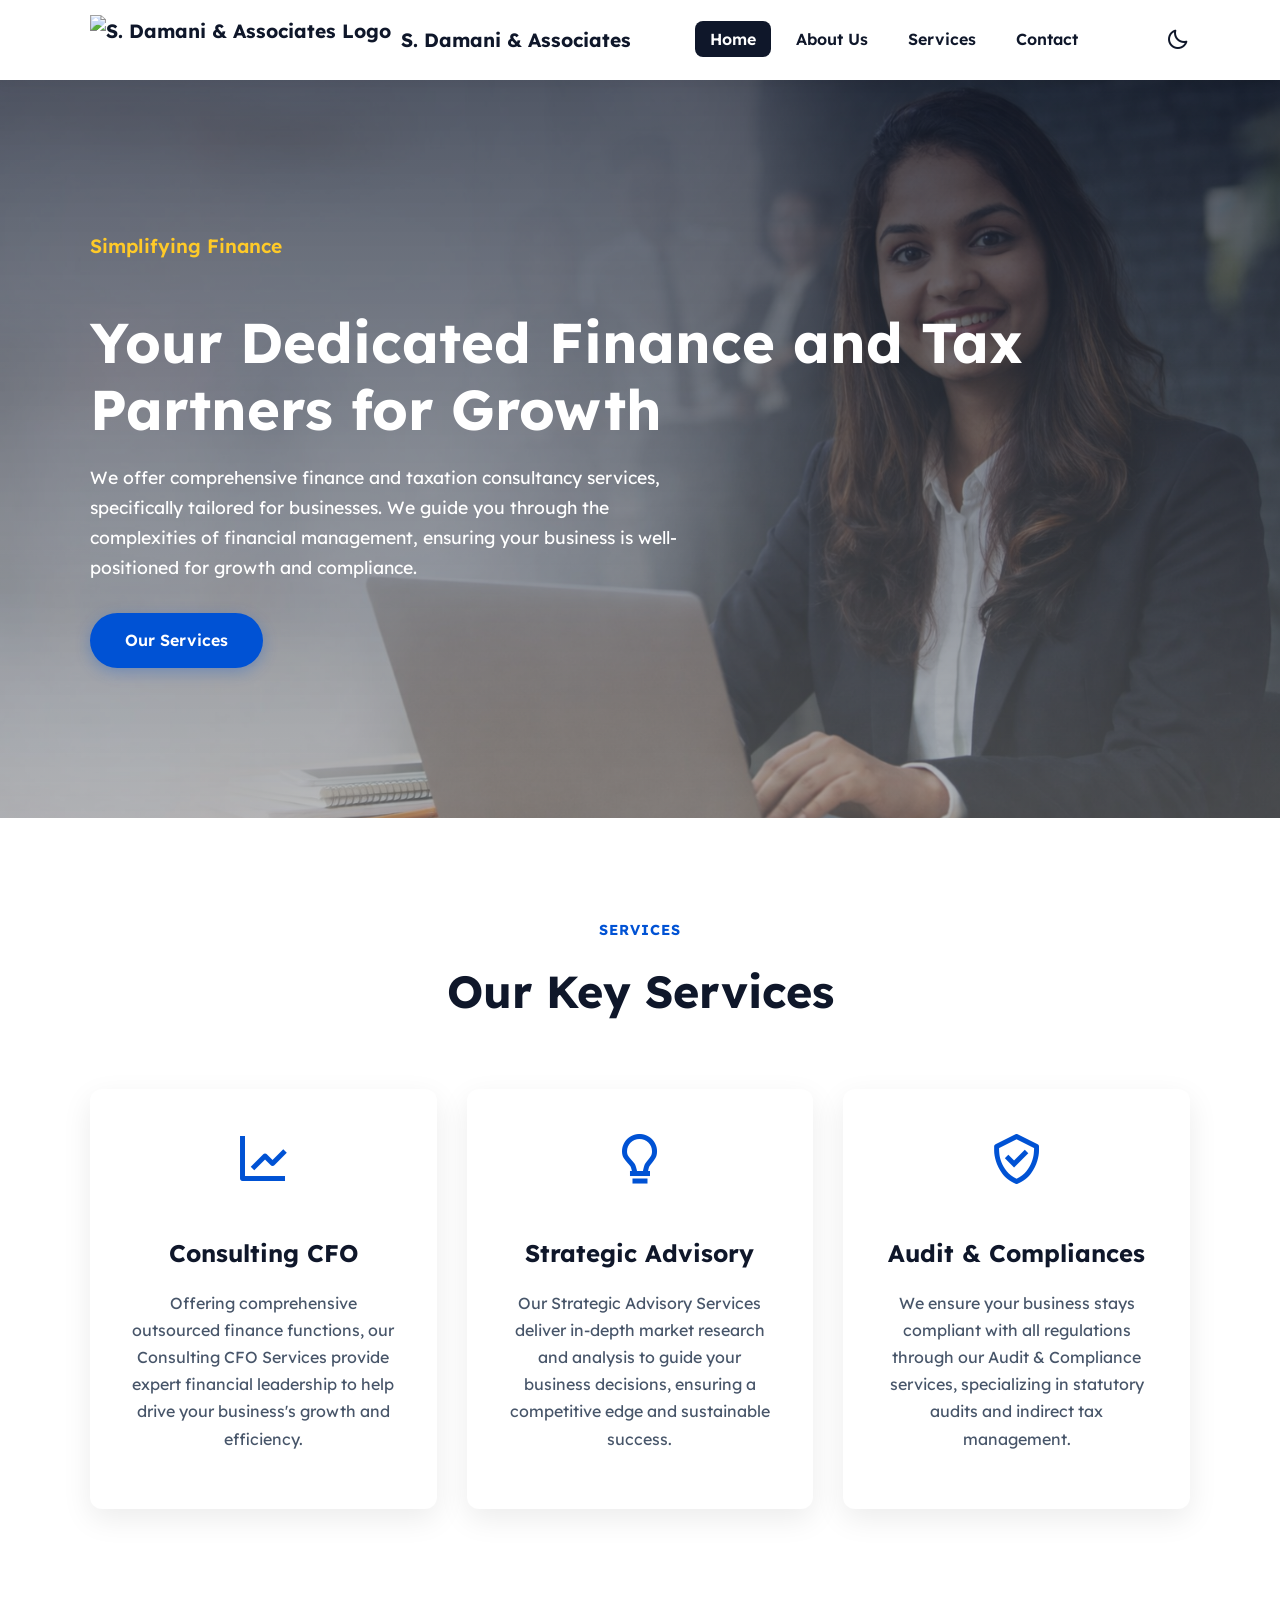
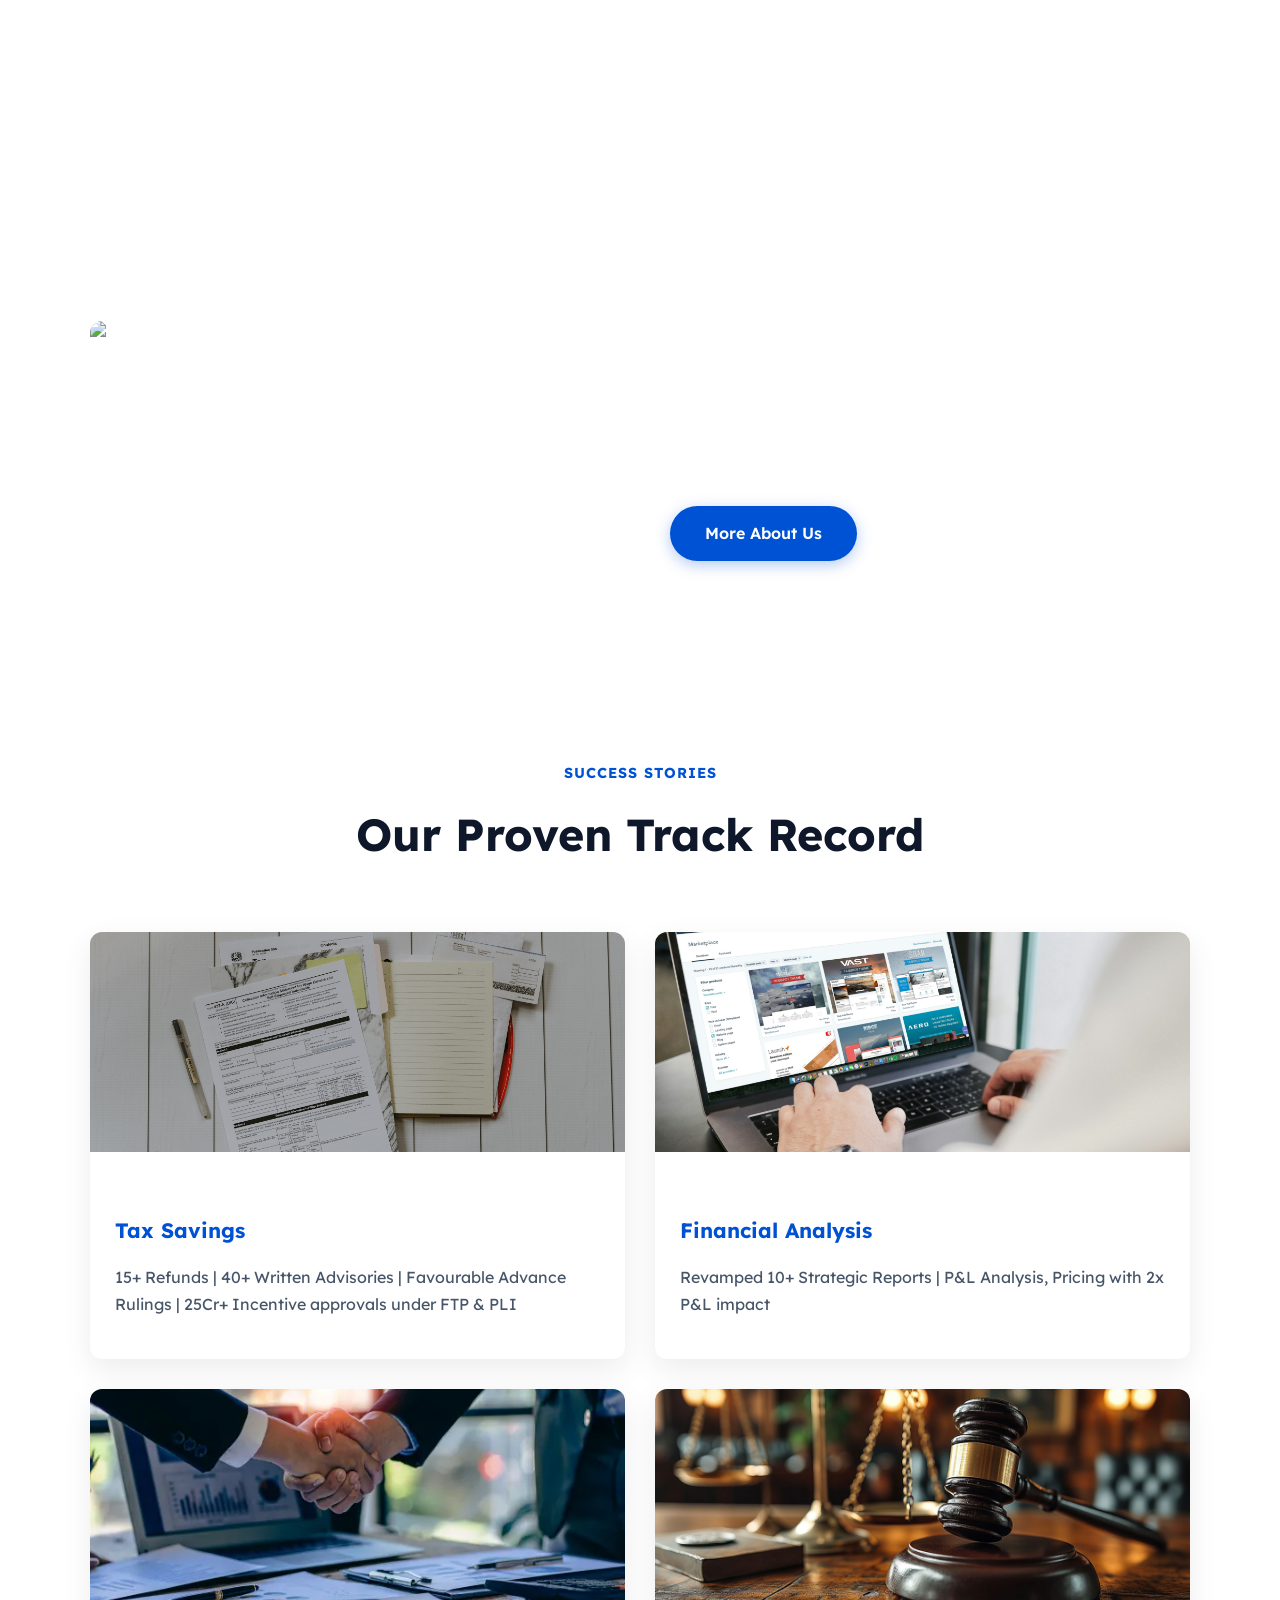
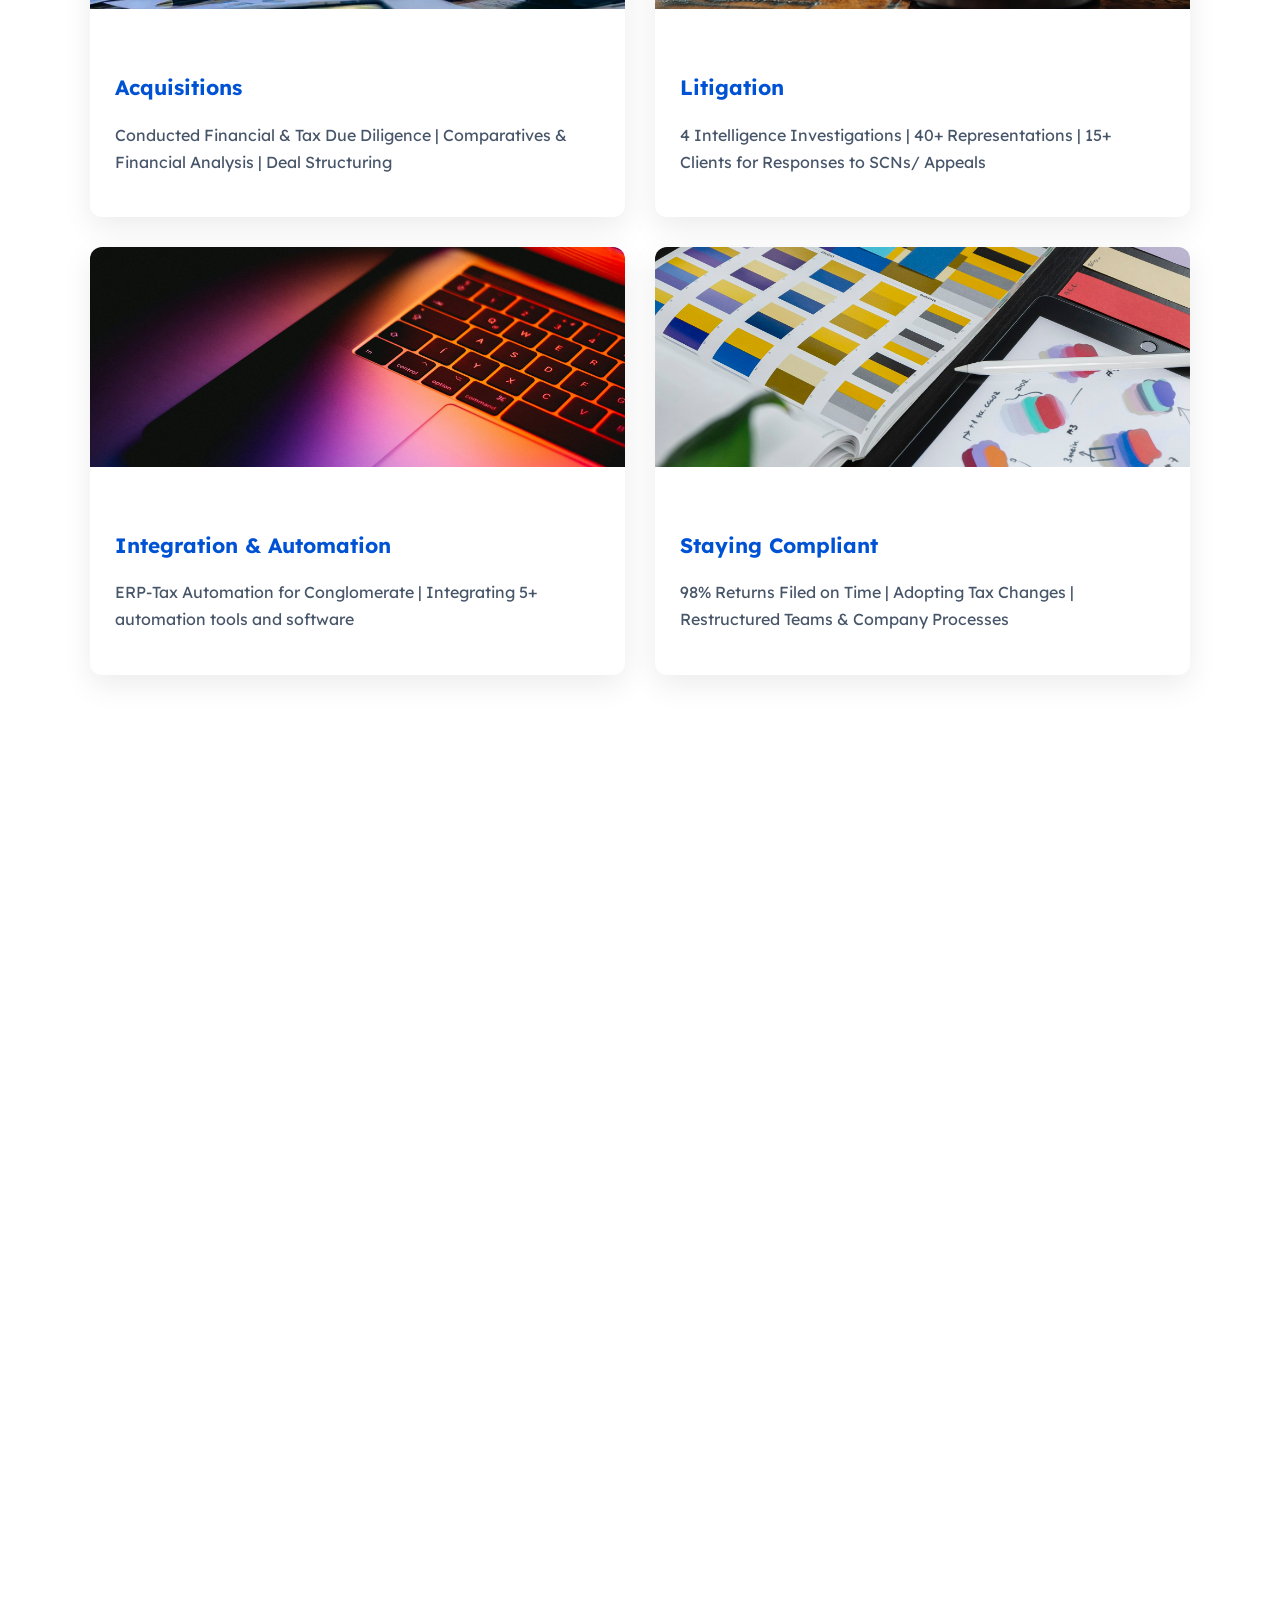
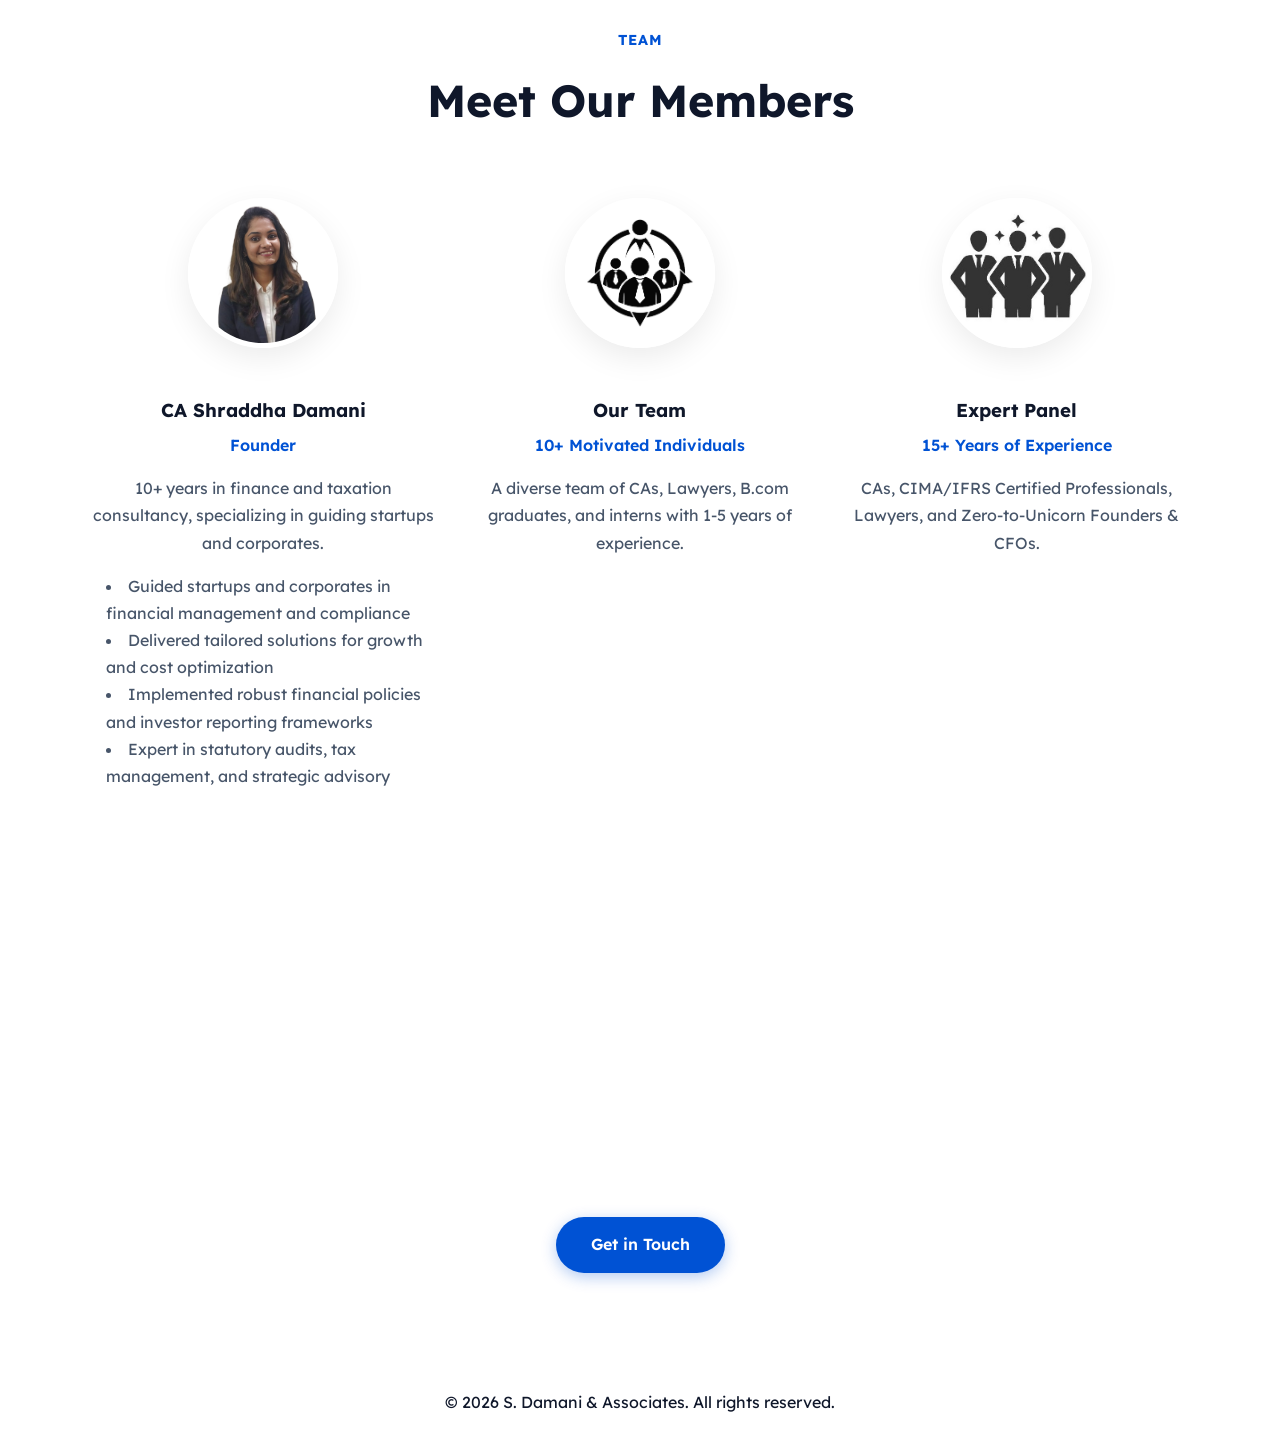
==== commit 4bbdbfe5: "Updated startup references to businesses" ====
--- a/index.html
+++ b/index.html
@@ -18,7 +18,7 @@
                 <div class="hero-content">
                     <span class="subtitle">Simplifying Finance</span>
                     <h1>Your Dedicated Finance and Tax Partners for Growth</h1>
-                    <p>We offer comprehensive finance and taxation consultancy services, specifically tailored for startups. We guide you through the complexities of financial management, ensuring your business is well-positioned for growth and compliance.</p>
+                    <p>We offer comprehensive finance and taxation consultancy services, specifically tailored for businesses. We guide you through the complexities of financial management, ensuring your business is well-positioned for growth and compliance.</p>
                     <a href="services.html" class="btn">Our Services</a>
                 </div>
             </div>
@@ -67,8 +67,8 @@
                             <span>Purpose</span>
                             <h2>Our Purpose</h2>
                         </div>
-                        <p class="pera-top">To provide holistic Finance and Tax solutions to startups and Corporates.</p>
-                        <p>We aspire to become your Go-To Finance Partners while you run your businesses and increase sales! We want to be Growth enablers for startups by taking up the complete responsibility for its Finance function including Building it, Training the Employees, Being Compliant, Investor Reportings, Implement Robust Financial Reports and Policies etc.</p>
+                        <p class="pera-top">To provide holistic Finance and Tax solutions to Businesses and Corporates.</p>
+                        <p>We aspire to become your Go-To Finance Partners while you run your businesses and increase sales! We want to be Growth enablers for businesses by taking up the complete responsibility for its Finance function including Building it, Training the Employees, Being Compliant, Investor Reportings, Implement Robust Financial Reports and Policies etc.</p>
                         <a href="about.html" class="btn">More About Us</a>
                     </div>
                 </div>
--- a/assets/css/styles.css
+++ b/assets/css/styles.css
@@ -12,6 +12,11 @@
     --border-radius: 12px;
 }
 
+/* Universal box-sizing for easier layout management */
+* {
+    box-sizing: border-box;
+}
+
 /* General Styles */
 body {
     font-family: 'Lexend', sans-serif;
@@ -289,6 +294,7 @@
 .testimonial-slider {
     width: 100%;
     padding-bottom: 50px; /* Space for pagination */
+    overflow: hidden; /* Ensure content doesn't overflow horizontally */
 }
 
 .swiper-pagination-bullet {
@@ -305,11 +311,6 @@
     color: var(--white);
 }
 
-.testimonial-grid {
-    display: grid;
-    grid-template-columns: 1fr 1fr;
-    gap: 30px;
-}
 
 .testimonial-card {
     background: rgba(255, 255, 255, 0.1);
@@ -475,7 +476,17 @@
         grid-template-columns: 1fr;
     }
     .contact-grid {
-        padding: 30px;
+        padding: 10px;
+    }
+}
+
+@media (max-width: 576px) {
+    .container {
+        padding: 0 15px; /* Adjust container padding for very small screens */
+    }
+
+    .hero-content h1 {
+        font-size: 2.2rem;
     }
 }
 
@@ -606,12 +617,14 @@
 }
 
 .contact-form input, .contact-form textarea {
-    width: 100%;
-    padding: 15px;
+    width: 85%;
+    padding: 10px;
     border: 1px solid #ddd;
     border-radius: var(--border-radius);
     font-family: inherit;
     font-size: 1rem;
+    display: block;
+    margin: auto;
 }
 
 .contact-form textarea {
